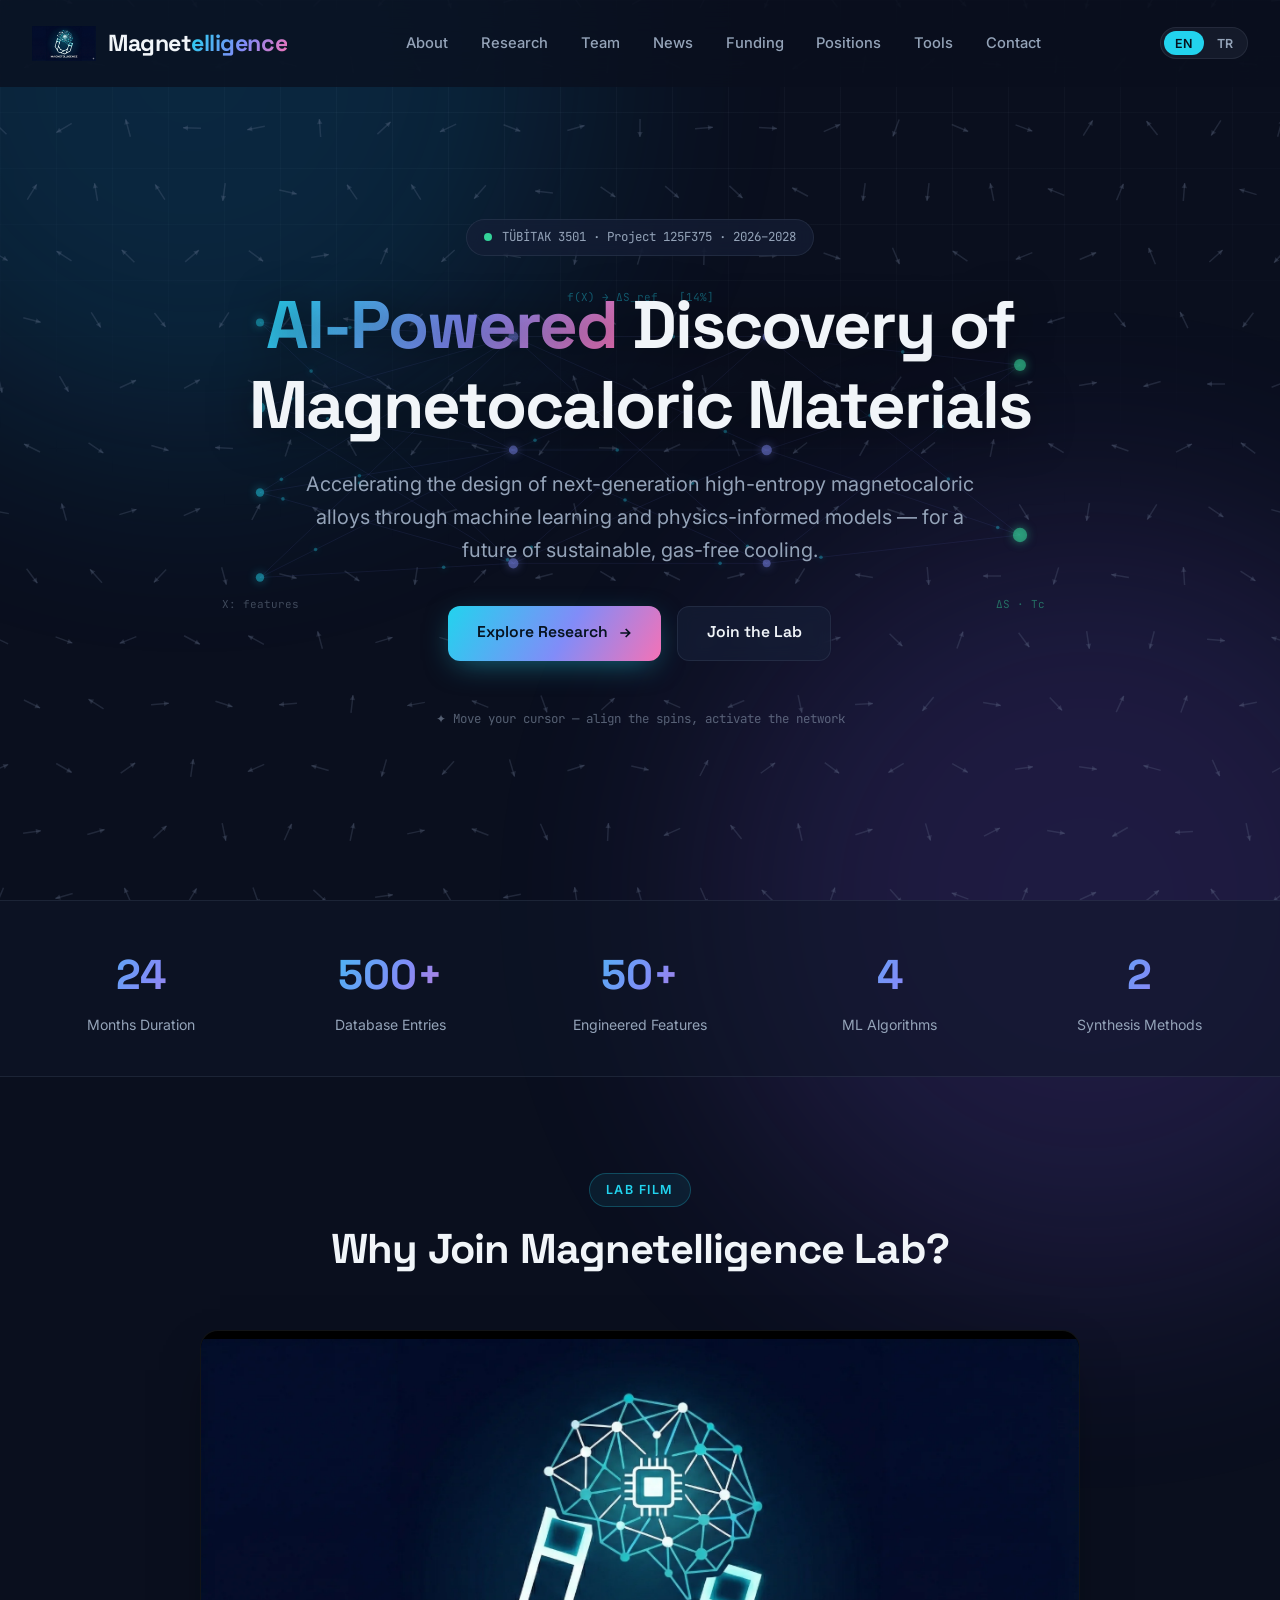
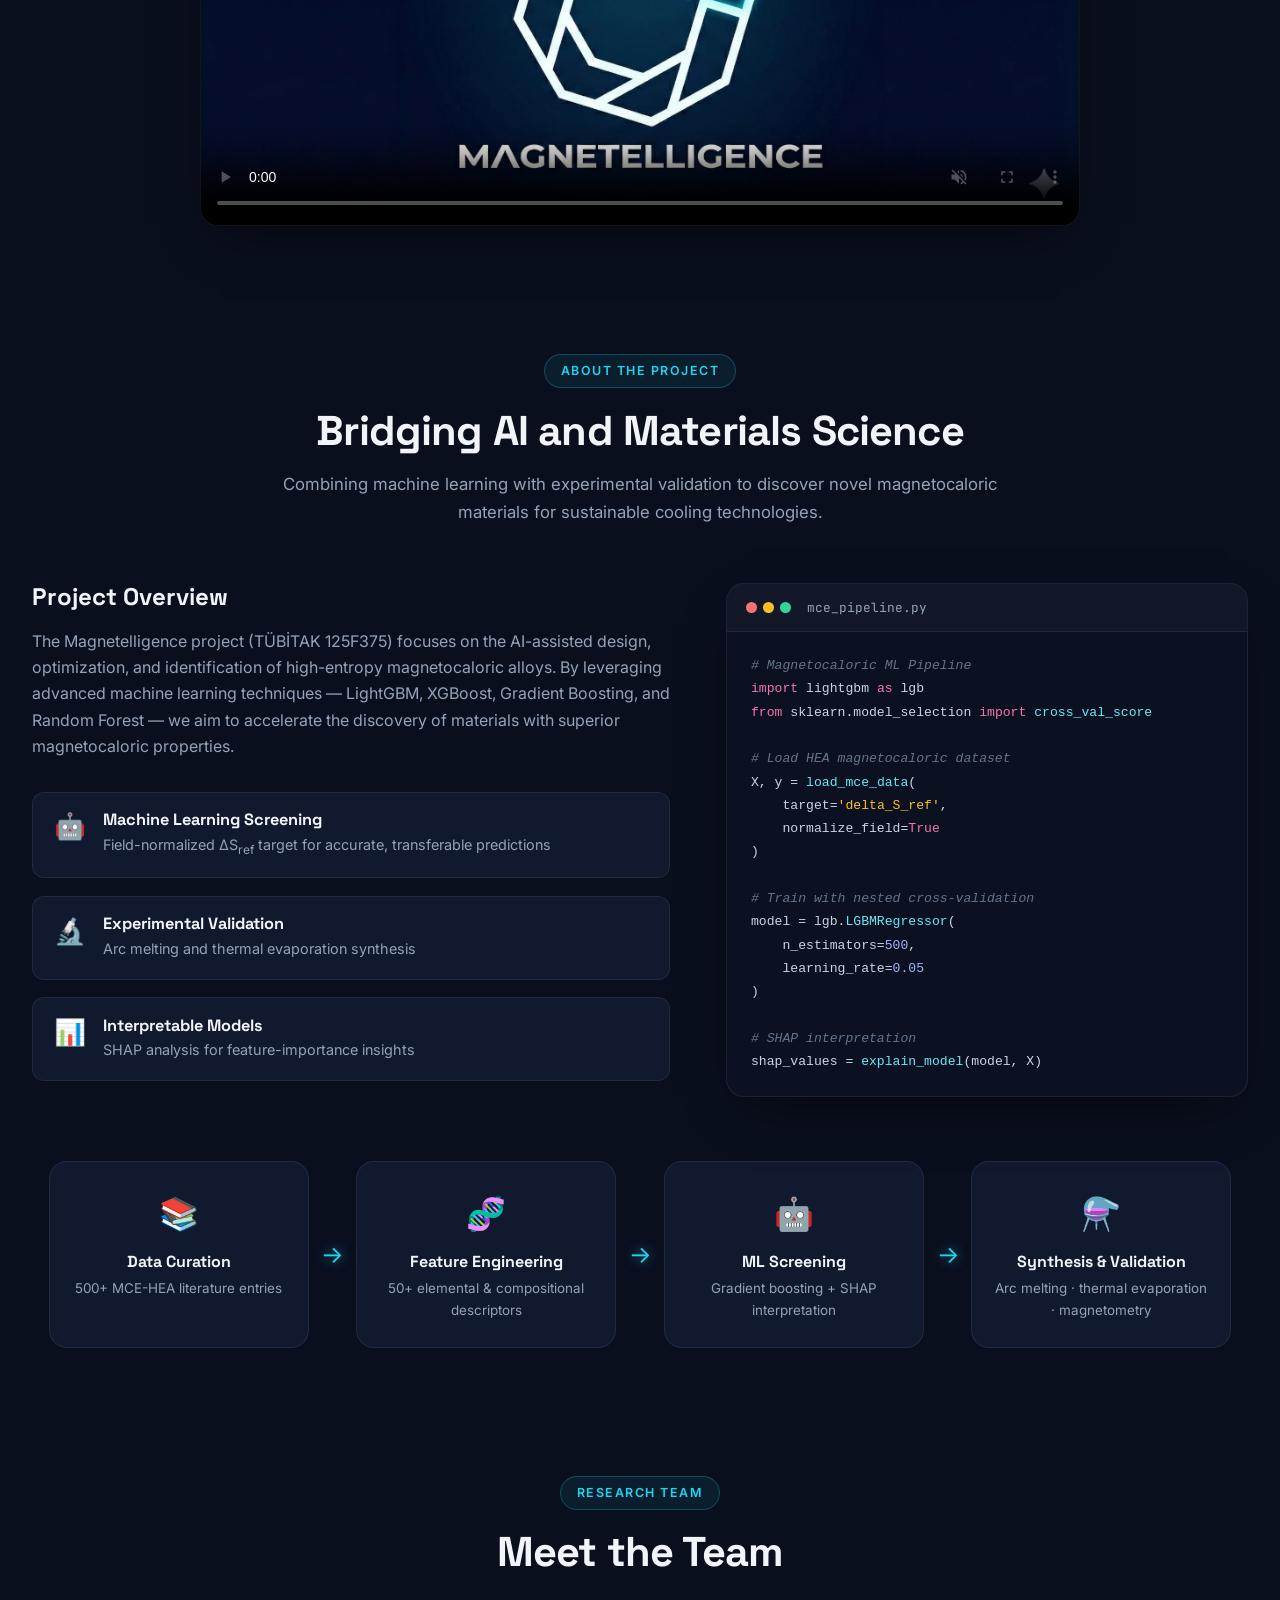
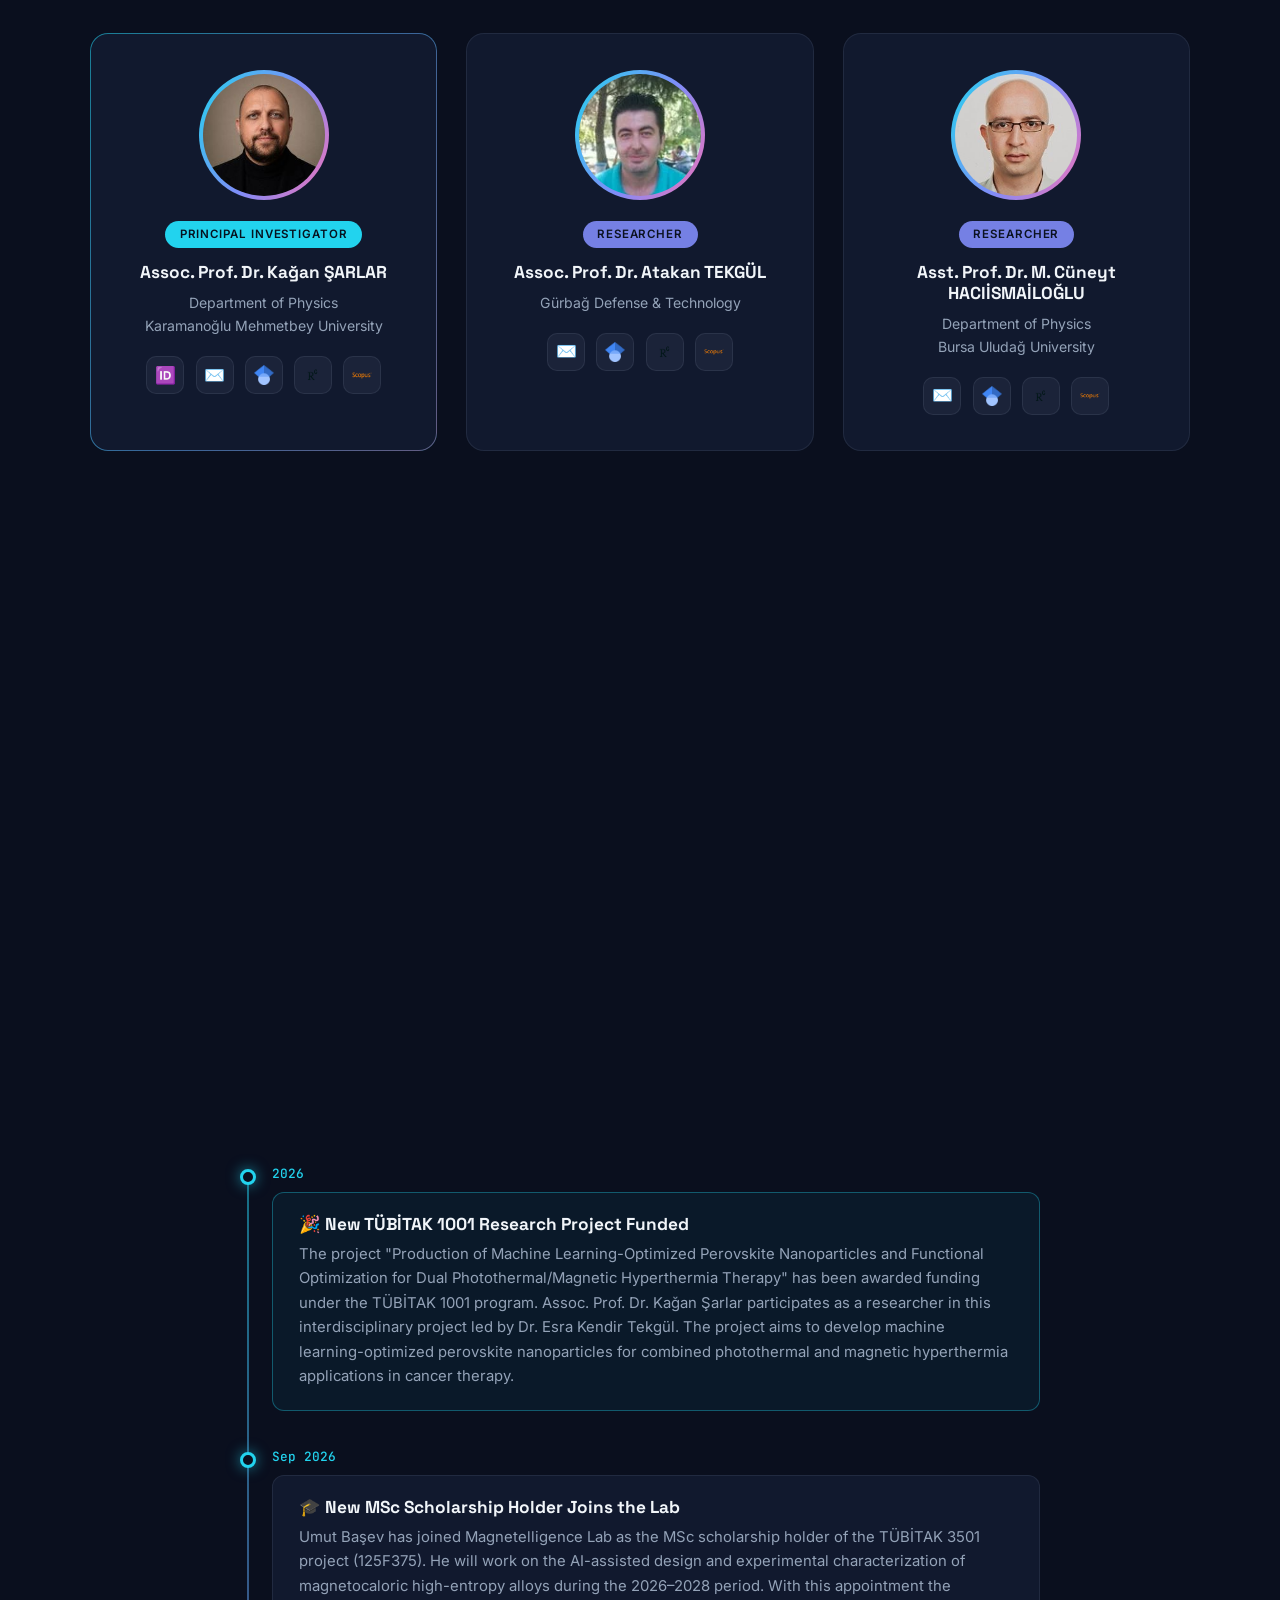
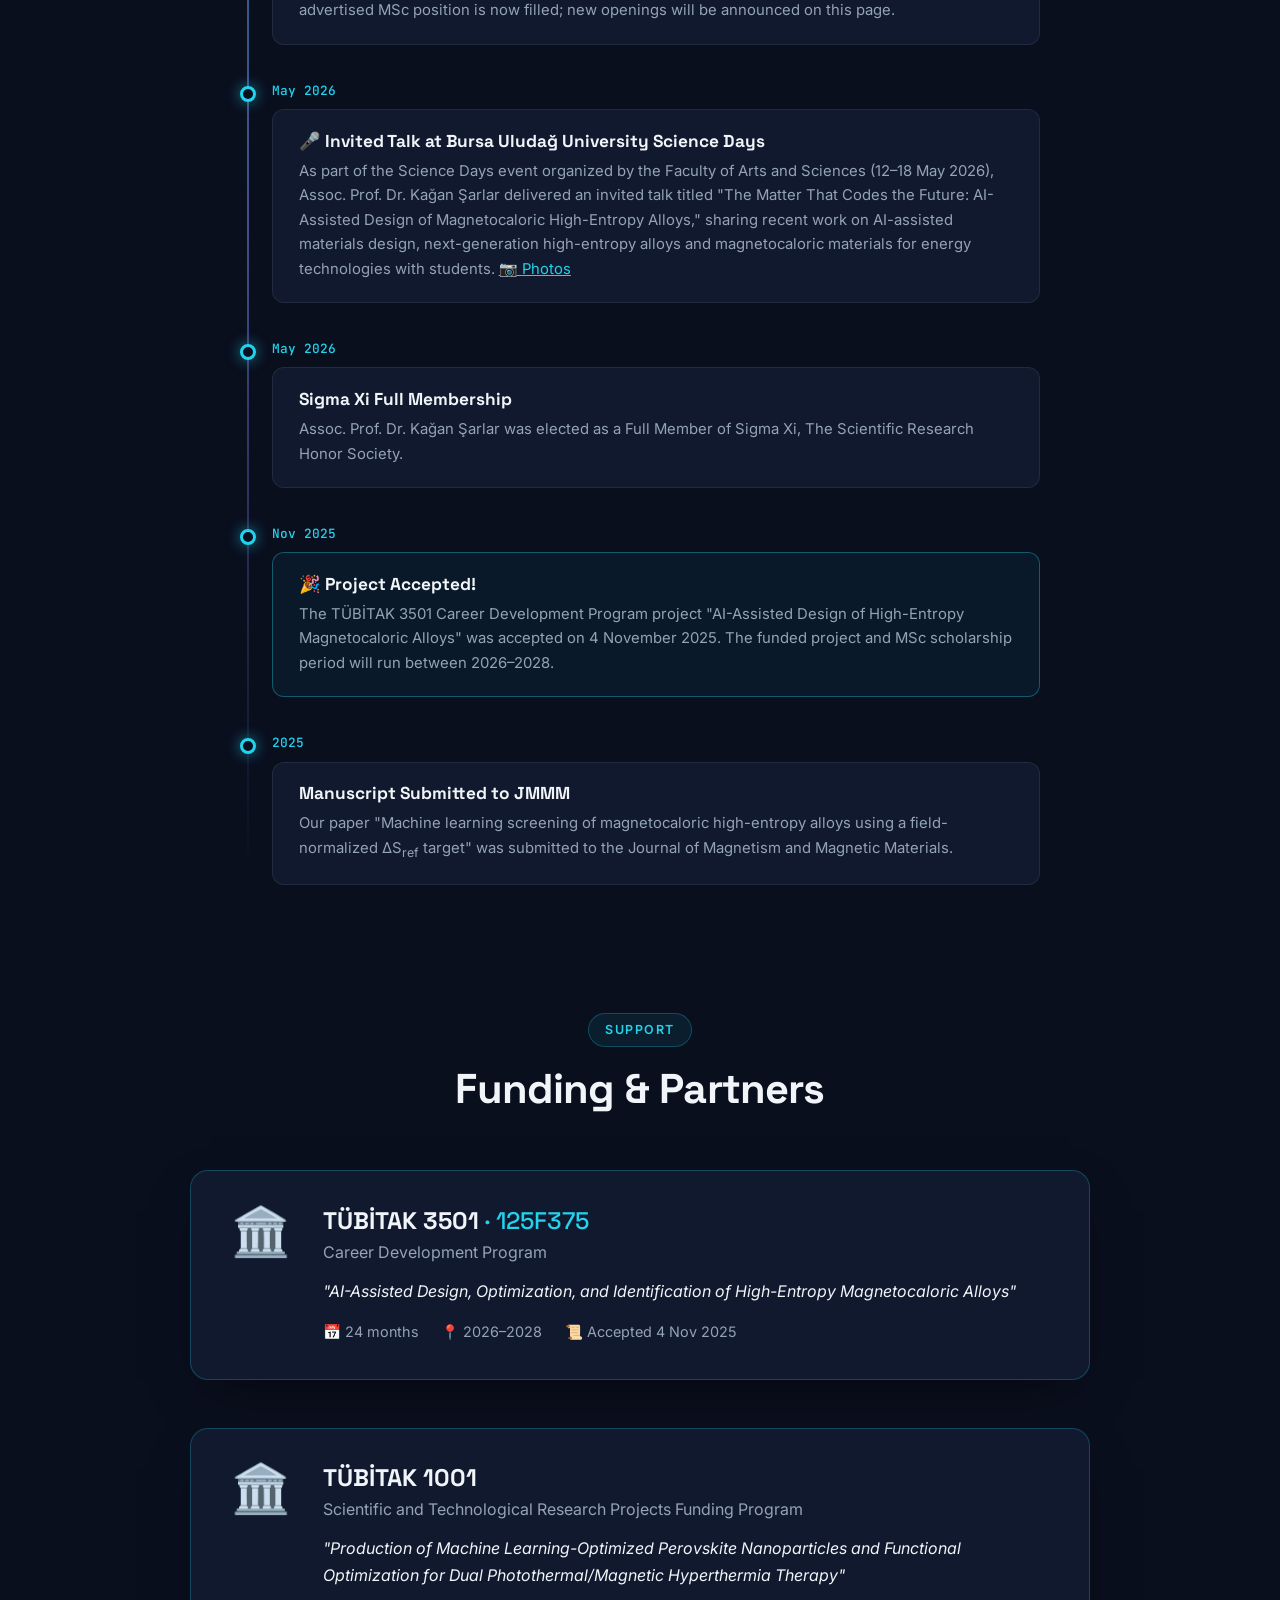
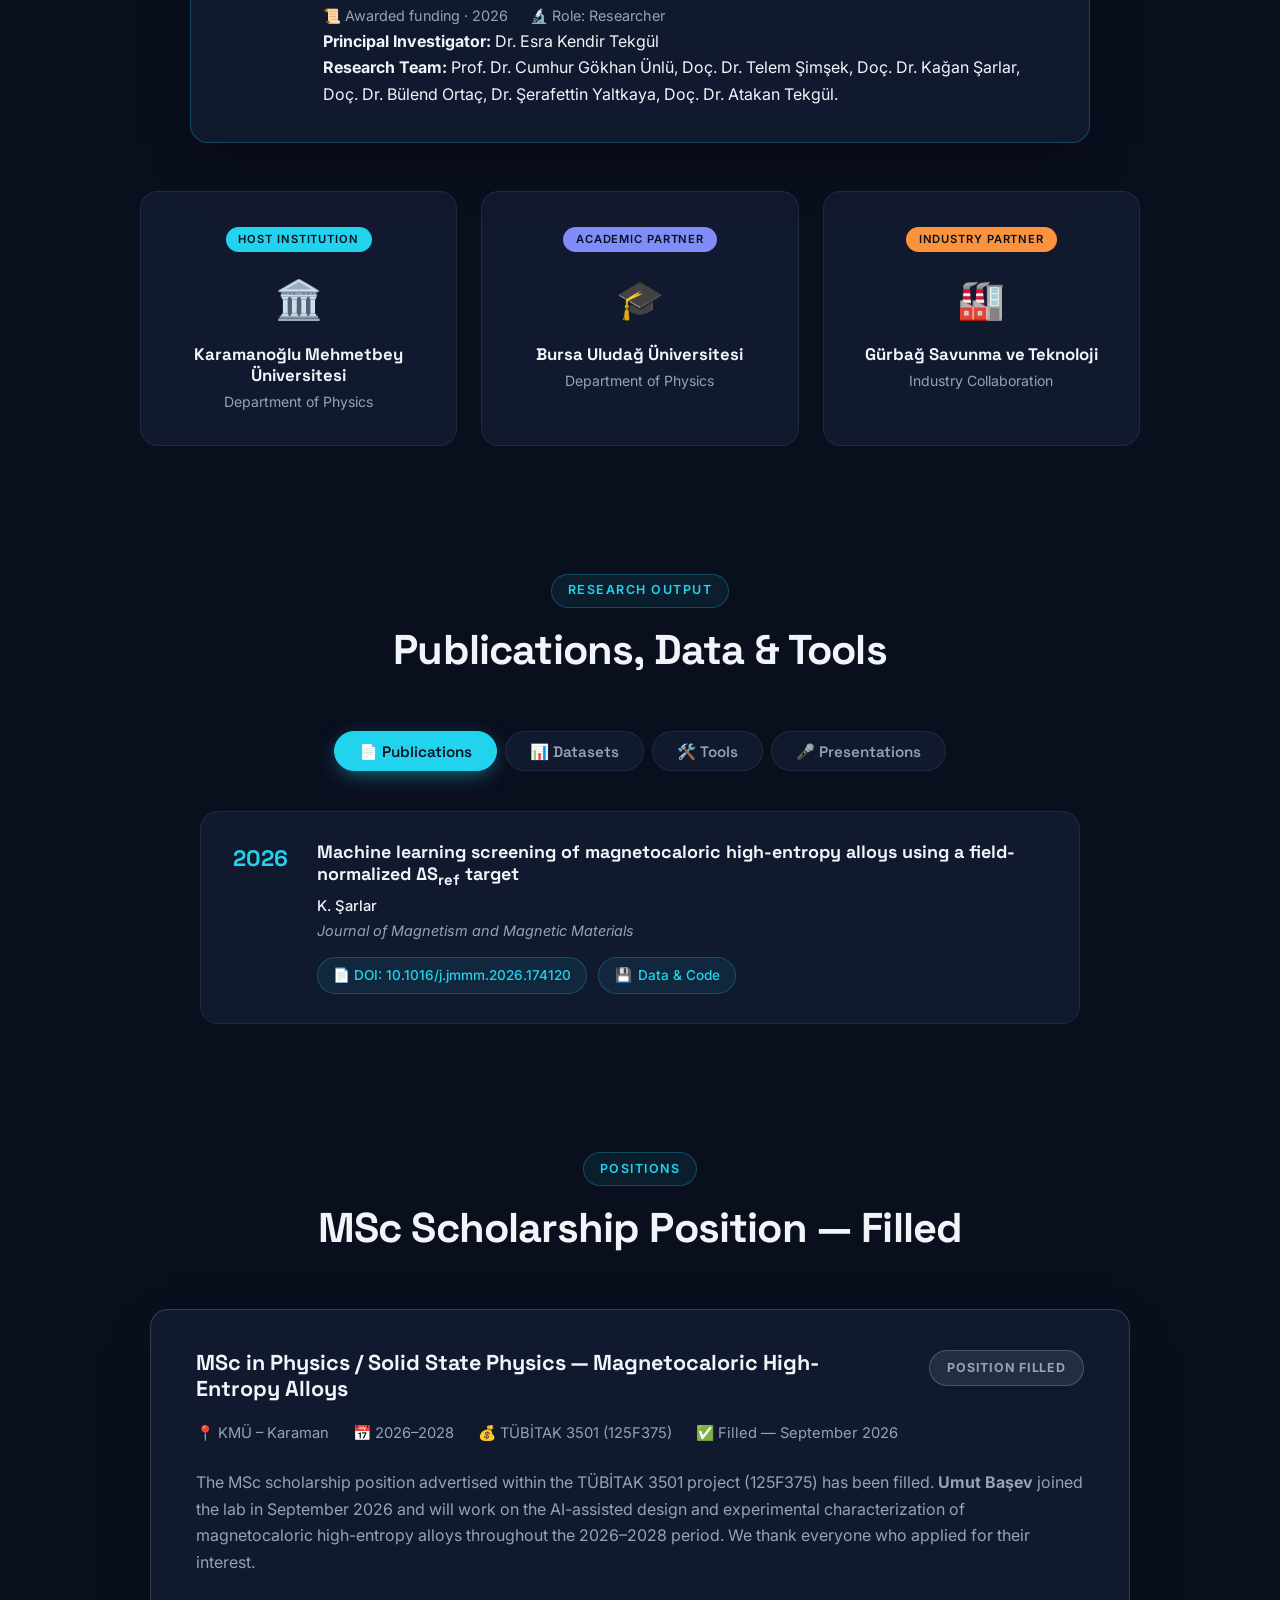
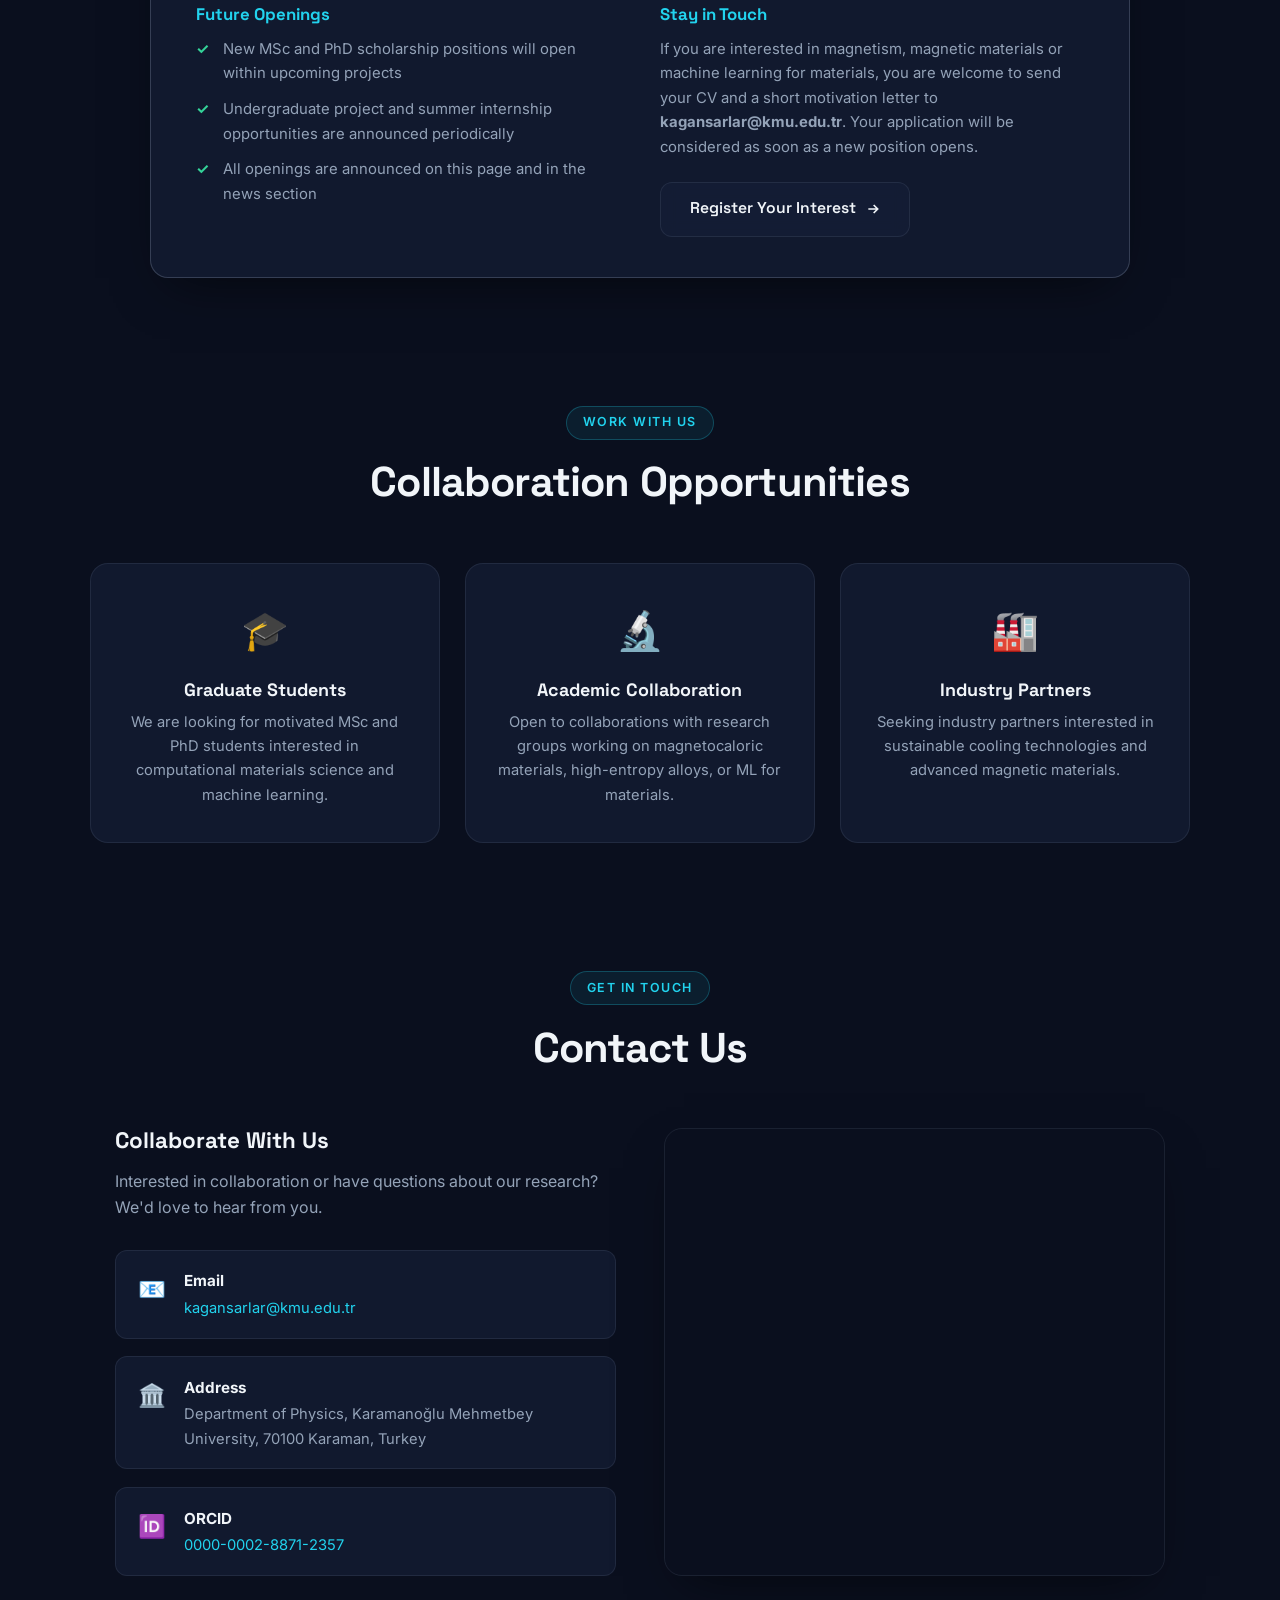
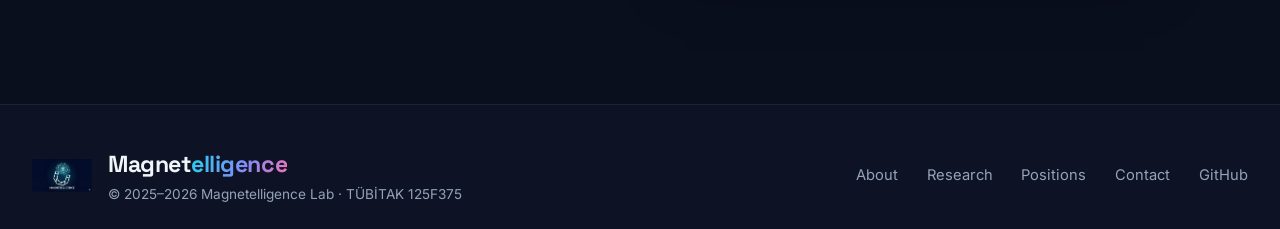
==== index.html @ c4be2469 "Add funded TÜBİTAK 1001 collaborative hyperthermia project in EN and TR" ====
<!DOCTYPE html>
<html lang="en">
<head>
    <meta charset="UTF-8">
    <meta name="viewport" content="width=device-width, initial-scale=1.0">
    <title>Magnetelligence Lab | AI-Driven Magnetocaloric Materials Discovery</title>
    <meta name="description" content="AI-Assisted Design of High-Entropy Magnetocaloric Alloys — TÜBİTAK 3501 Project 125F375. Machine learning meets sustainable magnetic cooling.">
    <meta name="author" content="Kağan Şarlar">

    <!-- Open Graph -->
    <meta property="og:type" content="website">
    <meta property="og:title" content="Magnetelligence Lab | AI-Driven Magnetocaloric Materials Discovery">
    <meta property="og:description" content="Accelerating the design of high-entropy magnetocaloric alloys with machine learning. TÜBİTAK 3501 — 125F375.">
    <meta property="og:url" content="https://kaansarlar.github.io/magnetelligence/">
    <meta property="og:image" content="assets/logo.png">
    <meta name="twitter:card" content="summary_large_image">

    <!-- Structured data -->
    <script type="application/ld+json">
    {
      "@context": "https://schema.org",
      "@type": "ResearchProject",
      "name": "Magnetelligence",
      "alternateName": "AI-Assisted Design of High-Entropy Magnetocaloric Alloys",
      "identifier": "TÜBİTAK 125F375",
      "funder": { "@type": "Organization", "name": "TÜBİTAK", "url": "https://www.tubitak.gov.tr" },
      "member": [
        { "@type": "Person", "name": "Kağan Şarlar", "affiliation": "Karamanoğlu Mehmetbey University" },
        { "@type": "Person", "name": "Atakan Tekgül", "affiliation": "Gürbağ Defense & Technology" },
        { "@type": "Person", "name": "M. Cüneyt Hacıismailoğlu", "affiliation": "Bursa Uludağ University" }
      ],
      "url": "https://kaansarlar.github.io/magnetelligence/"
    }
    </script>

    <!-- Fonts -->
    <link rel="preconnect" href="https://fonts.googleapis.com">
    <link rel="preconnect" href="https://fonts.gstatic.com" crossorigin>
    <link href="https://fonts.googleapis.com/css2?family=Space+Grotesk:wght@400;500;600;700&family=Inter:wght@300;400;500;600&family=JetBrains+Mono:wght@400;500&display=swap" rel="stylesheet">

    <link rel="icon" type="image/png" href="assets/logo.png">
    <link rel="stylesheet" href="css/style.css">
</head>
<body data-lang="en">
    <a href="#main" class="skip-link"><span class="lang-en">Skip to content</span><span class="lang-tr">İçeriğe geç</span></a>

    <!-- Scroll progress -->
    <div class="scroll-progress" aria-hidden="true"><div class="scroll-progress-bar" id="scrollBar"></div></div>

    <!-- Ambient background -->
    <div class="bg-grid" aria-hidden="true"></div>
    <div class="bg-glow bg-glow-1" aria-hidden="true"></div>
    <div class="bg-glow bg-glow-2" aria-hidden="true"></div>

    <!-- ============ NAV ============ -->
    <header>
        <nav id="nav" aria-label="Main navigation">
            <div class="nav-container">
                <a href="#hero" class="logo">
                    <img src="assets/logo.png" alt="Magnetelligence logo" class="logo-img" width="64" height="64">
                    <span class="logo-text">Magnet<span class="logo-accent">elligence</span></span>
                </a>

                <ul class="nav-links" id="navLinks">
                    <li><a href="#about" class="nav-link"><span class="lang-en">About</span><span class="lang-tr">Hakkında</span></a></li>
                    <li><a href="#research" class="nav-link"><span class="lang-en">Research</span><span class="lang-tr">Araştırma</span></a></li>
                    <li><a href="#team" class="nav-link"><span class="lang-en">Team</span><span class="lang-tr">Ekip</span></a></li>
                    <li><a href="#news" class="nav-link"><span class="lang-en">News</span><span class="lang-tr">Haberler</span></a></li>
                    <li><a href="#funding" class="nav-link"><span class="lang-en">Funding</span><span class="lang-tr">Finansman</span></a></li>
                    <li><a href="#open-position" class="nav-link"><span class="lang-en">Positions</span><span class="lang-tr">Pozisyonlar</span></a></li>
                    <li><a href="#contact" class="nav-link"><span class="lang-en">Contact</span><span class="lang-tr">İletişim</span></a></li>
                </ul>

                <div class="nav-actions">
                    <div class="lang-switch" role="group" aria-label="Language">
                        <button class="lang-btn active" data-lang="en" aria-pressed="true">EN</button>
                        <button class="lang-btn" data-lang="tr" aria-pressed="false">TR</button>
                    </div>
                    <button class="mobile-menu-btn" id="menuBtn" aria-label="Toggle menu" aria-expanded="false">
                        <span></span><span></span><span></span>
                    </button>
                </div>
            </div>
        </nav>
    </header>

    <main id="main">

    <!-- ============ HERO ============ -->
    <section class="hero" id="hero">
        <canvas id="spinCanvas" aria-hidden="true"></canvas>
        <div class="hero-content">
            <div class="hero-badge reveal">
                <span class="pulse-dot"></span>
                <span class="lang-en">TÜBİTAK 3501 · Project 125F375 · 2026–2028</span>
                <span class="lang-tr">TÜBİTAK 3501 · Proje 125F375 · 2026–2028</span>
            </div>
            <h1 class="reveal">
                <span class="lang-en"><span class="grad">AI-Powered</span> Discovery of Magnetocaloric Materials</span>
                <span class="lang-tr">Magnetokalorik Malzemelerin <span class="grad">Yapay Zekâ</span> ile Keşfi</span>
            </h1>
            <p class="hero-description reveal">
                <span class="lang-en">Accelerating the design of next-generation high-entropy magnetocaloric alloys through machine learning and physics-informed models — for a future of sustainable, gas-free cooling.</span>
                <span class="lang-tr">Makine öğrenimi ve fizik bilgisiyle desteklenen modellerle yeni nesil yüksek entropili magnetokalorik alaşımların tasarımını hızlandırıyoruz — sürdürülebilir, gazsız soğutma geleceği için.</span>
            </p>
            <div class="hero-buttons reveal">
                <a href="#about" class="btn btn-primary">
                    <span class="lang-en">Explore Research</span><span class="lang-tr">Araştırmayı İncele</span>
                    <svg width="16" height="16" viewBox="0 0 24 24" fill="none" stroke="currentColor" stroke-width="2.5"><path d="M5 12h14m-6-6 6 6-6 6"/></svg>
                </a>
                <a href="#open-position" class="btn btn-secondary">
                    <span class="lang-en">Join the Lab</span><span class="lang-tr">Ekibe Katıl</span>
                </a>
            </div>
            <p class="hero-hint reveal" aria-hidden="true">
                <span class="lang-en">✦ Move your cursor — align the spins, activate the network</span>
                <span class="lang-tr">✦ İmleci gezdirin — spinleri hizalayın, sinir ağını aktive edin</span>
            </p>
        </div>
    </section>

    <!-- ============ STATS ============ -->
    <div class="stats reveal" id="stats">
        <div class="stats-container">
            <div class="stat-item">
                <div class="stat-value" data-count="24">0</div>
                <div class="stat-label"><span class="lang-en">Months Duration</span><span class="lang-tr">Ay Süre</span></div>
            </div>
            <div class="stat-item">
                <div class="stat-value" data-count="500" data-suffix="+">0</div>
                <div class="stat-label"><span class="lang-en">Database Entries</span><span class="lang-tr">Veri Tabanı Kaydı</span></div>
            </div>
            <div class="stat-item">
                <div class="stat-value" data-count="50" data-suffix="+">0</div>
                <div class="stat-label"><span class="lang-en">Engineered Features</span><span class="lang-tr">Mühendislik Özelliği</span></div>
            </div>
            <div class="stat-item">
                <div class="stat-value" data-count="4">0</div>
                <div class="stat-label"><span class="lang-en">ML Algorithms</span><span class="lang-tr">ML Algoritması</span></div>
            </div>
            <div class="stat-item">
                <div class="stat-value" data-count="2">0</div>
                <div class="stat-label"><span class="lang-en">Synthesis Methods</span><span class="lang-tr">Üretim Yöntemi</span></div>
            </div>
        </div>
    </div>

    <!-- ============ LAB FILM ============ -->
    <section id="lab-film">
        <div class="section-header reveal">
            <span class="section-tag"><span class="lang-en">Lab Film</span><span class="lang-tr">Laboratuvar Filmi</span></span>
            <h2 class="section-title"><span class="lang-en">Why Join Magnetelligence Lab?</span><span class="lang-tr">Neden Magnetelligence Lab?</span></h2>
        </div>
        <div class="film-wrapper reveal">
            <video id="introFilm" muted playsinline preload="metadata" controls poster="assets/logo.png">
                <source src="https://kaansarlar.github.io/magnetelligence/Magnetelligence_alt_yaz%C4%B1l%C4%B1_1.mp4" type="video/mp4">
            </video>
        </div>
    </section>

    <!-- ============ ABOUT ============ -->
    <section id="about">
        <div class="section-header reveal">
            <span class="section-tag"><span class="lang-en">About the Project</span><span class="lang-tr">Proje Hakkında</span></span>
            <h2 class="section-title"><span class="lang-en">Bridging AI and Materials Science</span><span class="lang-tr">Yapay Zekâ ve Malzeme Bilimini Birleştiriyoruz</span></h2>
            <p class="section-description">
                <span class="lang-en">Combining machine learning with experimental validation to discover novel magnetocaloric materials for sustainable cooling technologies.</span>
                <span class="lang-tr">Sürdürülebilir soğutma teknolojileri için yeni magnetokalorik malzemeleri keşfetmek amacıyla makine öğrenimini deneysel doğrulamayla birleştiriyoruz.</span>
            </p>
        </div>

        <div class="about-content">
            <div class="about-text reveal">
                <h3><span class="lang-en">Project Overview</span><span class="lang-tr">Projeye Genel Bakış</span></h3>
                <p class="lang-en">
                    The Magnetelligence project (TÜBİTAK 125F375) focuses on the AI-assisted design, optimization, and identification of high-entropy magnetocaloric alloys. By leveraging advanced machine learning techniques — LightGBM, XGBoost, Gradient Boosting, and Random Forest — we aim to accelerate the discovery of materials with superior magnetocaloric properties.
                </p>
                <p class="lang-tr">
                    Magnetelligence projesi (TÜBİTAK 125F375), yüksek entropili magnetokalorik alaşımların yapay zekâ destekli tasarımı, optimizasyonu ve belirlenmesine odaklanmaktadır. LightGBM, XGBoost, Gradient Boosting ve Random Forest gibi ileri makine öğrenimi tekniklerinden yararlanarak üstün magnetokalorik özelliklere sahip malzemelerin keşfini hızlandırmayı hedefliyoruz.
                </p>

                <div class="about-features">
                    <div class="feature-item">
                        <div class="feature-icon">🤖</div>
                        <div class="feature-text">
                            <h4><span class="lang-en">Machine Learning Screening</span><span class="lang-tr">Makine Öğrenimi Taraması</span></h4>
                            <p><span class="lang-en">Field-normalized ΔS<sub>ref</sub> target for accurate, transferable predictions</span><span class="lang-tr">Doğru ve aktarılabilir tahminler için alan-normalize ΔS<sub>ref</sub> hedefi</span></p>
                        </div>
                    </div>
                    <div class="feature-item">
                        <div class="feature-icon">🔬</div>
                        <div class="feature-text">
                            <h4><span class="lang-en">Experimental Validation</span><span class="lang-tr">Deneysel Doğrulama</span></h4>
                            <p><span class="lang-en">Arc melting and thermal evaporation synthesis</span><span class="lang-tr">Ark ergitme ve termal buharlaştırma sentezi</span></p>
                        </div>
                    </div>
                    <div class="feature-item">
                        <div class="feature-icon">📊</div>
                        <div class="feature-text">
                            <h4><span class="lang-en">Interpretable Models</span><span class="lang-tr">Yorumlanabilir Modeller</span></h4>
                            <p><span class="lang-en">SHAP analysis for feature-importance insights</span><span class="lang-tr">Özellik önem analizi için SHAP</span></p>
                        </div>
                    </div>
                </div>
            </div>

            <div class="about-visual reveal">
                <div class="code-card">
                    <div class="code-card-header">
                        <div class="code-dots"><span></span><span></span><span></span></div>
                        <span class="code-filename">mce_pipeline.py</span>
                    </div>
                    <pre class="code-block"><code><span class="c"># Magnetocaloric ML Pipeline</span>
<span class="k">import</span> lightgbm <span class="k">as</span> lgb
<span class="k">from</span> sklearn.model_selection <span class="k">import</span> <span class="f">cross_val_score</span>

<span class="c"># Load HEA magnetocaloric dataset</span>
X, y = <span class="f">load_mce_data</span>(
    target=<span class="s">'delta_S_ref'</span>,
    normalize_field=<span class="k">True</span>
)

<span class="c"># Train with nested cross-validation</span>
model = lgb.<span class="f">LGBMRegressor</span>(
    n_estimators=<span class="n">500</span>,
    learning_rate=<span class="n">0.05</span>
)

<span class="c"># SHAP interpretation</span>
shap_values = <span class="f">explain_model</span>(model, X)</code></pre>
                </div>
            </div>
        </div>

        <!-- Pipeline diagram -->
        <div class="pipeline reveal" aria-label="Research pipeline">
            <div class="pipeline-step">
                <div class="pipeline-icon">📚</div>
                <h4><span class="lang-en">Data Curation</span><span class="lang-tr">Veri Derleme</span></h4>
                <p><span class="lang-en">500+ MCE-HEA literature entries</span><span class="lang-tr">500+ MCE-HEA literatür kaydı</span></p>
            </div>
            <div class="pipeline-arrow" aria-hidden="true">→</div>
            <div class="pipeline-step">
                <div class="pipeline-icon">🧬</div>
                <h4><span class="lang-en">Feature Engineering</span><span class="lang-tr">Özellik Mühendisliği</span></h4>
                <p><span class="lang-en">50+ elemental &amp; compositional descriptors</span><span class="lang-tr">50+ elementel ve kompozisyonel betimleyici</span></p>
            </div>
            <div class="pipeline-arrow" aria-hidden="true">→</div>
            <div class="pipeline-step">
                <div class="pipeline-icon">🤖</div>
                <h4><span class="lang-en">ML Screening</span><span class="lang-tr">ML Taraması</span></h4>
                <p><span class="lang-en">Gradient boosting + SHAP interpretation</span><span class="lang-tr">Gradient boosting + SHAP yorumu</span></p>
            </div>
            <div class="pipeline-arrow" aria-hidden="true">→</div>
            <div class="pipeline-step">
                <div class="pipeline-icon">⚗️</div>
                <h4><span class="lang-en">Synthesis &amp; Validation</span><span class="lang-tr">Sentez ve Doğrulama</span></h4>
                <p><span class="lang-en">Arc melting · thermal evaporation · magnetometry</span><span class="lang-tr">Ark ergitme · termal buharlaştırma · manyetometri</span></p>
            </div>
        </div>
    </section>

    <!-- ============ TEAM ============ -->
    <section id="team">
        <div class="section-header reveal">
            <span class="section-tag"><span class="lang-en">Research Team</span><span class="lang-tr">Araştırma Ekibi</span></span>
            <h2 class="section-title"><span class="lang-en">Meet the Team</span><span class="lang-tr">Ekibimiz</span></h2>
        </div>

        <div class="team-grid">
            <article class="team-card team-card-pi reveal">
                <div class="team-photo-wrap"><img src="assets/kagan.jpg" alt="Kağan Şarlar" class="team-photo" loading="lazy"></div>
                <span class="team-role-badge"><span class="lang-en">Principal Investigator</span><span class="lang-tr">Proje Yürütücüsü</span></span>
                <h3 class="team-name"><span class="lang-en">Assoc. Prof. Dr. Kağan ŞARLAR</span><span class="lang-tr">Doç. Dr. Kağan ŞARLAR</span></h3>
                <p class="team-affiliation"><span class="lang-en">Department of Physics<br>Karamanoğlu Mehmetbey University</span><span class="lang-tr">Fizik Bölümü<br>Karamanoğlu Mehmetbey Üniversitesi</span></p>
                <div class="team-links">
                    <a href="https://orcid.org/0000-0002-8871-2357" target="_blank" rel="noopener" class="team-link" title="ORCID">🆔</a>
                    <a href="mailto:kagansarlar@kmu.edu.tr" class="team-link" title="Email">✉️</a>
                    <a href="https://scholar.google.com/scholar?hl=tr&as_sdt=0%2C5&q=ka%C4%9Fan+%C5%9Farlar" target="_blank" rel="noopener" class="team-link" title="Google Scholar"><img src="assets/scholar.png.png" alt="Google Scholar" class="icon-img" loading="lazy"></a>
                    <a href="https://www.researchgate.net/profile/Kagan-Sarlar" target="_blank" rel="noopener" class="team-link" title="ResearchGate"><img src="assets/researchgate.png.png" alt="ResearchGate" class="icon-img" loading="lazy"></a>
                    <a href="https://www.scopus.com/authid/detail.uri?authorId=55550817200" target="_blank" rel="noopener" class="team-link" title="Scopus"><img src="assets/scopus.png.png" alt="Scopus" class="icon-img" loading="lazy"></a>
                </div>
            </article>

            <article class="team-card reveal">
                <div class="team-photo-wrap"><img src="assets/atakan.png" alt="Atakan Tekgül" class="team-photo" loading="lazy"></div>
                <span class="team-role-badge badge-alt"><span class="lang-en">Researcher</span><span class="lang-tr">Araştırmacı</span></span>
                <h3 class="team-name"><span class="lang-en">Assoc. Prof. Dr. Atakan TEKGÜL</span><span class="lang-tr">Doç. Dr. Atakan TEKGÜL</span></h3>
                <p class="team-affiliation"><span class="lang-en">Gürbağ Defense &amp; Technology</span><span class="lang-tr">Gürbağ Savunma ve Teknoloji</span></p>
                <div class="team-links">
                    <a href="mailto:atakantekgul@gmail.com" class="team-link" title="Email">✉️</a>
                    <a href="https://scholar.google.com/scholar?hl=tr&as_sdt=0%2C5&q=atakan+tekg%C3%BCl" target="_blank" rel="noopener" class="team-link" title="Google Scholar"><img src="assets/scholar.png.png" alt="Google Scholar" class="icon-img" loading="lazy"></a>
                    <a href="https://www.researchgate.net/profile/Atakan-Tekguel" target="_blank" rel="noopener" class="team-link" title="ResearchGate"><img src="assets/researchgate.png.png" alt="ResearchGate" class="icon-img" loading="lazy"></a>
                    <a href="https://www.scopus.com/authid/detail.uri?authorId=37462175100" target="_blank" rel="noopener" class="team-link" title="Scopus"><img src="assets/scopus.png.png" alt="Scopus" class="icon-img" loading="lazy"></a>
                </div>
            </article>

            <article class="team-card reveal">
                <div class="team-photo-wrap"><img src="assets/cuneyt.jpg" alt="M. Cüneyt Hacıismailoğlu" class="team-photo" loading="lazy"></div>
                <span class="team-role-badge badge-alt"><span class="lang-en">Researcher</span><span class="lang-tr">Araştırmacı</span></span>
                <h3 class="team-name"><span class="lang-en">Asst. Prof. Dr. M. Cüneyt HACIİSMAİLOĞLU</span><span class="lang-tr">Dr. Öğr. Üyesi M. Cüneyt HACIİSMAİLOĞLU</span></h3>
                <p class="team-affiliation"><span class="lang-en">Department of Physics<br>Bursa Uludağ University</span><span class="lang-tr">Fizik Bölümü<br>Bursa Uludağ Üniversitesi</span></p>
                <div class="team-links">
                    <a href="mailto:mcuneyt@uludag.edu.tr" class="team-link" title="Email">✉️</a>
                    <a href="https://scholar.google.com/scholar?hl=tr&as_sdt=0%2C5&q=c%C3%BCneyt+hac%C4%B1ismailo%C4%9Flu" target="_blank" rel="noopener" class="team-link" title="Google Scholar"><img src="assets/scholar.png.png" alt="Google Scholar" class="icon-img" loading="lazy"></a>
                    <a href="https://www.researchgate.net/profile/M-Haciismailoglu" target="_blank" rel="noopener" class="team-link" title="ResearchGate"><img src="assets/researchgate.png.png" alt="ResearchGate" class="icon-img" loading="lazy"></a>
                    <a href="https://www.scopus.com/authid/detail.uri?authorId=8975743500" target="_blank" rel="noopener" class="team-link" title="Scopus"><img src="assets/scopus.png.png" alt="Scopus" class="icon-img" loading="lazy"></a>
                </div>
            </article>

            <article class="team-card reveal">
                <div class="team-photo-wrap"><img src="assets/umut.jpg" alt="Umut Başev" class="team-photo" loading="lazy"></div>
                <span class="team-role-badge badge-student"><span class="lang-en">MSc Scholarship Holder</span><span class="lang-tr">Yüksek Lisans Bursiyeri</span></span>
                <h3 class="team-name">Umut BAŞEV</h3>
                <p class="team-affiliation"><span class="lang-en">MSc Student, Department of Physics<br>Karamanoğlu Mehmetbey University</span><span class="lang-tr">Yüksek Lisans Öğrencisi, Fizik Bölümü<br>Karamanoğlu Mehmetbey Üniversitesi</span></p>
                <div class="team-links">
                    <a href="mailto:1548umut@gmail.com" class="team-link" title="Email">✉️</a>
                </div>
            </article>
        </div>
    </section>

    <!-- ============ NEWS ============ -->
    <section id="news">
        <div class="section-header reveal">
            <span class="section-tag"><span class="lang-en">Latest Updates</span><span class="lang-tr">Son Gelişmeler</span></span>
            <h2 class="section-title"><span class="lang-en">News</span><span class="lang-tr">Haberler</span></h2>
        </div>

        <div class="timeline">
            <div class="timeline-item reveal">
                <div class="timeline-marker"></div>
                <div class="timeline-date">2026</div>
                <div class="timeline-card timeline-card-featured">
                    <h4>🎉 <span class="lang-en">New TÜBİTAK 1001 Research Project Funded</span><span class="lang-tr">Yeni TÜBİTAK 1001 Araştırma Projesi Desteklendi</span></h4>
                    <p><span class="lang-en">The project "Production of Machine Learning-Optimized Perovskite Nanoparticles and Functional Optimization for Dual Photothermal/Magnetic Hyperthermia Therapy" has been awarded funding under the TÜBİTAK 1001 program. Assoc. Prof. Dr. Kağan Şarlar participates as a researcher in this interdisciplinary project led by Dr. Esra Kendir Tekgül. The project aims to develop machine learning-optimized perovskite nanoparticles for combined photothermal and magnetic hyperthermia applications in cancer therapy.</span><span class="lang-tr">"Makine Öğrenmesi ile Optimize Edilmiş Perovskit Nanoparçacıkların Üretimi ve Çift Kullanımlı Fototermal/Manyetik Hipertermi Terapisi için Fonksiyonel Optimizasyonu" başlıklı proje, TÜBİTAK 1001 programı kapsamında desteklenmeye hak kazanmıştır. Dr. Esra Kendir Tekgül yürütücülüğündeki disiplinler arası projede Doç. Dr. Kağan Şarlar araştırmacı olarak görev almaktadır. Proje, kanser tedavisine yönelik fototermal ve manyetik hipertermi uygulamaları için makine öğrenmesiyle optimize edilmiş perovskit nanoparçacıkların geliştirilmesini amaçlamaktadır.</span></p>
                </div>
            </div>
            <div class="timeline-item reveal">
                <div class="timeline-marker"></div>
                <div class="timeline-date"><span class="lang-en">Sep 2026</span><span class="lang-tr">Eylül 2026</span></div>
                <div class="timeline-card">
                    <h4>🎓 <span class="lang-en">New MSc Scholarship Holder Joins the Lab</span><span class="lang-tr">Ekibimize Yeni Yüksek Lisans Bursiyeri Katıldı</span></h4>
                    <p><span class="lang-en">Umut Başev has joined Magnetelligence Lab as the MSc scholarship holder of the TÜBİTAK 3501 project (125F375). He will work on the AI-assisted design and experimental characterization of magnetocaloric high-entropy alloys during the 2026–2028 period. With this appointment the advertised MSc position is now filled; new openings will be announced on this page.</span><span class="lang-tr">Umut Başev, TÜBİTAK 3501 projesi (125F375) kapsamındaki yüksek lisans bursiyeri olarak Magnetelligence Lab ekibine katıldı. 2026–2028 döneminde magnetokalorik yüksek entropili alaşımların yapay zekâ destekli tasarımı ve deneysel karakterizasyonu üzerine çalışacak. Bu atamayla birlikte ilan edilen yüksek lisans pozisyonu dolmuş olup, yeni pozisyonlar bu sayfadan duyurulacaktır.</span></p>
                </div>
            </div>
            <div class="timeline-item reveal">
                <div class="timeline-marker"></div>
                <div class="timeline-date"><span class="lang-en">May 2026</span><span class="lang-tr">Mayıs 2026</span></div>
                <div class="timeline-card">
                    <h4>🎤 <span class="lang-en">Invited Talk at Bursa Uludağ University Science Days</span><span class="lang-tr">Bursa Uludağ Üniversitesi Bilim Günleri'nde Davetli Konuşma</span></h4>
                    <p><span class="lang-en">As part of the Science Days event organized by the Faculty of Arts and Sciences (12–18 May 2026), Assoc. Prof. Dr. Kağan Şarlar delivered an invited talk titled "The Matter That Codes the Future: AI-Assisted Design of Magnetocaloric High-Entropy Alloys," sharing recent work on AI-assisted materials design, next-generation high-entropy alloys and magnetocaloric materials for energy technologies with students. <a href="assets/presentations/bursa2026_talk.jpg" target="_blank" rel="noopener">📷 <span style="text-decoration:underline">Photos</span></a></span><span class="lang-tr">Fen-Edebiyat Fakültesi Dekanlığı'nın 12–18 Mayıs 2026 tarihleri arasında düzenlediği Bilim Günleri Etkinliği kapsamında Doç. Dr. Kağan Şarlar, "Geleceği Kodlayan Madde: Yapay Zekâ Destekli Magnetokalorik Yüksek Entropili Alaşım Tasarımı" başlıklı davetli konuşmasında yapay zekâ destekli malzeme tasarımı, yeni nesil yüksek entropili alaşımlar ve enerji teknolojilerinde kullanılan magnetokalorik malzemeler üzerine güncel çalışmalarını öğrencilerle paylaştı. <a href="assets/presentations/bursa2026_talk.jpg" target="_blank" rel="noopener">📷 <span style="text-decoration:underline">Fotoğraflar</span></a></span></p>
                </div>
            </div>

            <div class="timeline-item reveal">
                <div class="timeline-marker"></div>
                <div class="timeline-date"><span class="lang-en">May 2026</span><span class="lang-tr">Mayıs 2026</span></div>
                <div class="timeline-card">
                    <h4><span class="lang-en">Sigma Xi Full Membership</span><span class="lang-tr">Sigma Xi Tam Üyeliği</span></h4>
                    <p><span class="lang-en">Assoc. Prof. Dr. Kağan Şarlar was elected as a Full Member of Sigma Xi, The Scientific Research Honor Society.</span><span class="lang-tr">Doç. Dr. Kağan Şarlar, Sigma Xi (The Scientific Research Honor Society) tam üyeliğine kabul edilmiştir.</span></p>
                </div>
            </div>

            <div class="timeline-item reveal">
                <div class="timeline-marker"></div>
                <div class="timeline-date"><span class="lang-en">Nov 2025</span><span class="lang-tr">Kasım 2025</span></div>
                <div class="timeline-card timeline-card-featured">
                    <h4>🎉 <span class="lang-en">Project Accepted!</span><span class="lang-tr">Proje Kabul Edildi!</span></h4>
                    <p><span class="lang-en">The TÜBİTAK 3501 Career Development Program project "AI-Assisted Design of High-Entropy Magnetocaloric Alloys" was accepted on 4 November 2025. The funded project and MSc scholarship period will run between 2026–2028.</span><span class="lang-tr">TÜBİTAK 3501 Kariyer Geliştirme Programı kapsamındaki "Yapay Zekâ Destekli Yüksek Entropili Magnetokalorik Alaşımların Tasarımı" projesi 4 Kasım 2025 tarihinde kabul edilmiştir. Proje ve yüksek lisans burs dönemi 2026–2028 yılları arasında yürütülecektir.</span></p>
                </div>
            </div>

            <div class="timeline-item reveal">
                <div class="timeline-marker"></div>
                <div class="timeline-date">2025</div>
                <div class="timeline-card">
                    <h4><span class="lang-en">Manuscript Submitted to JMMM</span><span class="lang-tr">JMMM'e Makale Gönderildi</span></h4>
                    <p><span class="lang-en">Our paper "Machine learning screening of magnetocaloric high-entropy alloys using a field-normalized ΔS<sub>ref</sub> target" was submitted to the Journal of Magnetism and Magnetic Materials.</span><span class="lang-tr">"Alan-normalize ΔS<sub>ref</sub> hedefi kullanılarak magnetokalorik yüksek entropili alaşımların makine öğrenimi ile taranması" başlıklı makalemiz Journal of Magnetism and Magnetic Materials dergisine gönderildi.</span></p>
                </div>
            </div>
        </div>
    </section>

    <!-- ============ FUNDING ============ -->
    <section id="funding">
        <div class="section-header reveal">
            <span class="section-tag"><span class="lang-en">Support</span><span class="lang-tr">Destek</span></span>
            <h2 class="section-title"><span class="lang-en">Funding &amp; Partners</span><span class="lang-tr">Finansman ve Ortaklar</span></h2>
        </div>

        <div class="funding-card reveal">
            <div class="funding-logo">🏛️</div>
            <div class="funding-info">
                <h3>TÜBİTAK 3501 <span class="funding-no">· 125F375</span></h3>
                <p class="funding-program"><span class="lang-en">Career Development Program</span><span class="lang-tr">Kariyer Geliştirme Programı</span></p>
                <p class="funding-title">
                    <span class="lang-en">"AI-Assisted Design, Optimization, and Identification of High-Entropy Magnetocaloric Alloys"</span>
                    <span class="lang-tr">"Yapay Zekâ Destekli Yüksek Entropili Magnetokalorik Alaşımların Tasarımı, Optimizasyonu ve Potansiyel Kompozisyonların Belirlenmesi"</span>
                </p>
                <div class="funding-meta">
                    <span>📅 24 <span class="lang-en">months</span><span class="lang-tr">ay</span></span>
                    <span>📍 2026–2028</span>
                    <span>📜 <span class="lang-en">Accepted 4 Nov 2025</span><span class="lang-tr">Kabul: 4 Kasım 2025</span></span>
                </div>
            </div>
        </div>

        <div class="funding-card reveal" style="margin-top: 1.25rem;">
            <div class="funding-logo">🏛️</div>
            <div class="funding-info">
                <h3>TÜBİTAK 1001</h3>
                <p class="funding-program"><span class="lang-en">Scientific and Technological Research Projects Funding Program</span><span class="lang-tr">Bilimsel ve Teknolojik Araştırma Projelerini Destekleme Programı</span></p>
                <p class="funding-title"><span class="lang-en">"Production of Machine Learning-Optimized Perovskite Nanoparticles and Functional Optimization for Dual Photothermal/Magnetic Hyperthermia Therapy"</span><span class="lang-tr">"Makine Öğrenmesi ile Optimize Edilmiş Perovskit Nanoparçacıkların Üretimi ve Çift Kullanımlı Fototermal/Manyetik Hipertermi Terapisi için Fonksiyonel Optimizasyonu"</span></p>
                <div class="funding-meta">
                    <span>📜 <span class="lang-en">Awarded funding · 2026</span><span class="lang-tr">Destek almaya hak kazandı · 2026</span></span>
                    <span>🔬 <span class="lang-en">Role: Researcher</span><span class="lang-tr">Görev: Araştırmacı</span></span>
                </div>
                <p><strong><span class="lang-en">Principal Investigator:</span><span class="lang-tr">Proje Yürütücüsü:</span></strong> Dr. Esra Kendir Tekgül</p>
                <p><strong><span class="lang-en">Research Team:</span><span class="lang-tr">Araştırma Ekibi:</span></strong> Prof. Dr. Cumhur Gökhan Ünlü, Doç. Dr. Telem Şimşek, Doç. Dr. Kağan Şarlar, Doç. Dr. Bülend Ortaç, Dr. Şerafettin Yaltkaya, Doç. Dr. Atakan Tekgül.</p>
            </div>
        </div>

        <div class="partners-grid">
            <div class="partner-card partner-host reveal">
                <span class="partner-badge"><span class="lang-en">Host Institution</span><span class="lang-tr">Ev Sahibi Kurum</span></span>
                <div class="partner-logo">🏛️</div>
                <h4>Karamanoğlu Mehmetbey Üniversitesi</h4>
                <p><span class="lang-en">Department of Physics</span><span class="lang-tr">Fizik Bölümü</span></p>
            </div>
            <div class="partner-card reveal">
                <span class="partner-badge badge-collab"><span class="lang-en">Academic Partner</span><span class="lang-tr">Akademik Ortak</span></span>
                <div class="partner-logo">🎓</div>
                <h4>Bursa Uludağ Üniversitesi</h4>
                <p><span class="lang-en">Department of Physics</span><span class="lang-tr">Fizik Bölümü</span></p>
            </div>
            <div class="partner-card reveal">
                <span class="partner-badge badge-industry"><span class="lang-en">Industry Partner</span><span class="lang-tr">Sanayi Ortağı</span></span>
                <div class="partner-logo">🏭</div>
                <h4>Gürbağ Savunma ve Teknoloji</h4>
                <p><span class="lang-en">Industry Collaboration</span><span class="lang-tr">Sanayi İşbirliği</span></p>
            </div>
        </div>
    </section>

    <!-- ============ RESEARCH OUTPUT ============ -->
    <section id="research">
        <div class="section-header reveal">
            <span class="section-tag"><span class="lang-en">Research Output</span><span class="lang-tr">Araştırma Çıktıları</span></span>
            <h2 class="section-title"><span class="lang-en">Publications, Data &amp; Tools</span><span class="lang-tr">Yayınlar, Veri ve Araçlar</span></h2>
        </div>

        <!-- Tabs -->
        <div class="tabs reveal" role="tablist" aria-label="Research output">
            <button class="tab active" role="tab" aria-selected="true" data-tab="publications"><span class="lang-en">📄 Publications</span><span class="lang-tr">📄 Yayınlar</span></button>
            <button class="tab" role="tab" aria-selected="false" data-tab="datasets"><span class="lang-en">📊 Datasets</span><span class="lang-tr">📊 Veri Setleri</span></button>
            <button class="tab" role="tab" aria-selected="false" data-tab="tools"><span class="lang-en">🛠️ Tools</span><span class="lang-tr">🛠️ Araçlar</span></button>
            <button class="tab" role="tab" aria-selected="false" data-tab="presentations"><span class="lang-en">🎤 Presentations</span><span class="lang-tr">🎤 Sunumlar</span></button>
        </div>

        <div class="tab-panel active" id="panel-publications" role="tabpanel">
            <div class="pub-card reveal">
                <div class="pub-year">2026</div>
                <div class="pub-content">
                    <h4>Machine learning screening of magnetocaloric high-entropy alloys using a field-normalized ΔS<sub>ref</sub> target</h4>
                    <p class="pub-authors">K. Şarlar</p>
                    <p class="pub-journal">Journal of Magnetism and Magnetic Materials</p>
                    <div class="pub-links">
                        <a href="https://doi.org/10.1016/j.jmmm.2026.174120" class="pub-link" target="_blank" rel="noopener">📄 DOI: 10.1016/j.jmmm.2026.174120</a>
                        <a href="https://github.com/kaansarlar/Machine-learning-screening-of-magnetocaloric-high-entropy-alloys-using-a-field-normalized-Sref-targ" class="pub-link" target="_blank" rel="noopener">💾 <span class="lang-en">Data &amp; Code</span><span class="lang-tr">Veri ve Kod</span></a>
                    </div>
                </div>
            </div>
        </div>

        <div class="tab-panel" id="panel-datasets" role="tabpanel" hidden>
            <div class="cards-grid">
                <div class="resource-card reveal">
                    <div class="resource-icon">📊</div>
                    <h4>MCE-HEA Database</h4>
                    <p><span class="lang-en">Comprehensive magnetocaloric properties dataset of high-entropy alloys: composition, Curie temperature, and magnetic entropy change.</span><span class="lang-tr">Yüksek entropili alaşımların kompozisyon, Curie sıcaklığı ve manyetik entropi değişimini içeren kapsamlı magnetokalorik özellik veri seti.</span></p>
                    <div class="resource-meta"><span>📁 500+ <span class="lang-en">entries</span><span class="lang-tr">kayıt</span></span><span>📄 CSV</span></div>
                    <span class="badge-soon"><span class="lang-en">Coming Soon</span><span class="lang-tr">Yakında</span></span>
                </div>
                <div class="resource-card reveal">
                    <div class="resource-icon">🧬</div>
                    <h4><span class="lang-en">Feature Engineering Set</span><span class="lang-tr">Özellik Mühendisliği Seti</span></h4>
                    <p><span class="lang-en">Pre-calculated elemental and compositional features for ML training, including valence electron concentration and atomic size mismatch.</span><span class="lang-tr">ML eğitimi için önceden hesaplanmış elementel ve kompozisyonel özellikler; valans elektron konsantrasyonu ve atomik boyut uyumsuzluğu dahil.</span></p>
                    <div class="resource-meta"><span>📁 50+ <span class="lang-en">features</span><span class="lang-tr">özellik</span></span><span>📄 CSV</span></div>
                    <span class="badge-soon"><span class="lang-en">Coming Soon</span><span class="lang-tr">Yakında</span></span>
                </div>
            </div>
        </div>

        <div class="tab-panel" id="panel-tools" role="tabpanel" hidden>
            <div class="cards-grid">
                <div class="resource-card reveal">
                    <div class="resource-icon">🧮</div>
                    <h4><span class="lang-en">HEA Alloy Calculator</span><span class="lang-tr">HEA Alaşım Hesaplayıcı</span></h4>
                    <p><span class="lang-en">Phase-formation parameters for high-entropy alloys from composition: δ, Δχ, VEC, ΔH<sub>mix</sub> and ΔS<sub>mix</sub>. 2628 binary enthalpy pairs (Takeuchi &amp; Inoue, 2005) embedded — no manual input needed.</span><span class="lang-tr">Bileşimden yüksek entropili alaşımların faz oluşum parametreleri: δ, Δχ, VEC, ΔH<sub>mix</sub> ve ΔS<sub>mix</sub>. 2628 ikili entalpi çifti (Takeuchi &amp; Inoue, 2005) gömülü — elle giriş gerekmez.</span></p>
                    <div class="resource-meta tag-row">
                        <span class="tag">ΔH_mix</span><span class="tag">δ</span><span class="tag">VEC</span><span class="tag">Miedema</span>
                    </div>
                    <div class="pub-links">
                        <a href="hea_calculator.html" class="pub-link" target="_blank" rel="noopener">🔗 <span class="lang-en">Open Tool</span><span class="lang-tr">Aracı Aç</span></a>
                    </div>
                </div>
                <div class="resource-card reveal">
                    <div class="resource-icon">⚖️</div>
                    <h4><span class="lang-en">Element Percentage &amp; Weighing Calculator</span><span class="lang-tr">Element Yüzde ve Tartım Hesaplayıcı</span></h4>
                    <p><span class="lang-en">Convert a formula or molar ratio into wt.% and weighing amounts for arc melting synthesis, or compute weighing amounts directly from literature wt.% values.</span><span class="lang-tr">Ark ergitme sentezi için formül veya mol oranını wt.% ve tartım miktarlarına dönüştürür; ya da literatürdeki wt.% değerlerinden doğrudan tartım hesaplar.</span></p>
                    <div class="resource-meta tag-row">
                        <span class="tag">wt.%</span><span class="tag">Arc melting</span><span class="tag">118 <span class="lang-en">elements</span><span class="lang-tr">element</span></span>
                    </div>
                    <div class="pub-links">
                        <a href="weighing_calculator.html" class="pub-link" target="_blank" rel="noopener">🔗 <span class="lang-en">Open Tool</span><span class="lang-tr">Aracı Aç</span></a>
                    </div>
                </div>
                <div class="resource-card reveal">
                    <div class="resource-icon">🤖</div>
                    <h4>MCE-ML <span class="tool-version">v1.0</span></h4>
                    <p><span class="lang-en">Machine learning pipeline for magnetocaloric materials screening with nested cross-validation and SHAP analysis.</span><span class="lang-tr">İç içe çapraz doğrulama ve SHAP analizi ile magnetokalorik malzeme taraması için makine öğrenimi hattı.</span></p>
                    <div class="resource-meta tag-row">
                        <span class="tag">LightGBM</span><span class="tag">XGBoost</span><span class="tag">SHAP</span><span class="tag">Scikit-learn</span>
                    </div>
                    <span class="badge-soon"><span class="lang-en">Coming Soon</span><span class="lang-tr">Yakında</span></span>
                </div>
            </div>
        </div>

        <div class="tab-panel" id="panel-presentations" role="tabpanel" hidden>
            <div class="pub-card reveal">
                <div class="pub-year">2026</div>
                <div class="pub-content">
                    <h4><span class="lang-en">The Matter That Codes the Future: AI-Assisted Design of Magnetocaloric High-Entropy Alloys</span><span class="lang-tr">Geleceği Kodlayan Madde: Yapay Zekâ Destekli Magnetokalorik Yüksek Entropili Alaşım Tasarımı</span></h4>
                    <p class="pub-authors">Doç. Dr. Kağan Şarlar — <span class="lang-en">Invited Talk</span><span class="lang-tr">Davetli Konuşma</span></p>
                    <p class="pub-journal"><span class="lang-en">Science Days, Faculty of Arts and Sciences, Bursa Uludağ University · 12–18 May 2026</span><span class="lang-tr">Bilim Günleri Etkinliği, Fen-Edebiyat Fakültesi, Bursa Uludağ Üniversitesi · 12–18 Mayıs 2026</span></p>
                    <p class="pres-desc"><span class="lang-en">Recent work on AI-assisted materials design, next-generation high-entropy alloys and magnetocaloric materials for energy technologies was shared with students, highlighting how the interdisciplinary interplay of physics, materials science and artificial intelligence will contribute to the technologies of the future.</span><span class="lang-tr">Sunumda yapay zekâ destekli malzeme tasarımı, yeni nesil yüksek entropili alaşımlar ve enerji teknolojilerinde kullanılan magnetokalorik malzemeler üzerine güncel akademik çalışmalar öğrencilerle paylaşılmış; fizik, malzeme bilimi ve yapay zekâ alanlarının disiplinler arası etkileşiminin geleceğin teknolojilerine sağlayacağı katkılar ele alınmıştır.</span></p>
                    <div class="pres-photos">
                        <a href="assets/presentations/bursa2026_talk.jpg" target="_blank" rel="noopener"><img src="assets/presentations/bursa2026_talk.jpg" alt="Doç. Dr. Kağan Şarlar delivering the invited talk at Bursa Uludağ University" loading="lazy"></a>
                        <a href="assets/presentations/bursa2026_certificate.jpg" target="_blank" rel="noopener"><img src="assets/presentations/bursa2026_certificate.jpg" alt="Certificate of appreciation presented after the talk" loading="lazy"></a>
                        <a href="assets/presentations/bursa2026_group.jpg" target="_blank" rel="noopener"><img src="assets/presentations/bursa2026_group.jpg" alt="Group photo with faculty members and students after the seminar" loading="lazy"></a>
                    </div>
                </div>
            </div>
        </div>
    </section>

    <!-- ============ OPEN POSITION ============ -->
    <section id="open-position">
        <div class="section-header reveal">
            <span class="section-tag"><span class="lang-en">Positions</span><span class="lang-tr">Pozisyonlar</span></span>
            <h2 class="section-title"><span class="lang-en">MSc Scholarship Position — Filled</span><span class="lang-tr">Yüksek Lisans Burslu Pozisyonu — Doldu</span></h2>
        </div>

        <div class="position-card position-closed reveal">
            <div class="position-header">
                <h3><span class="lang-en">MSc in Physics / Solid State Physics — Magnetocaloric High-Entropy Alloys</span><span class="lang-tr">Fizik / Katıhal Fiziği Yüksek Lisansı — Magnetokalorik Yüksek Entropili Alaşımlar</span></h3>
                <span class="position-badge badge-closed"><span class="lang-en">Position Filled</span><span class="lang-tr">Pozisyon Doldu</span></span>
            </div>
            <div class="position-meta">
                <span>📍 KMÜ – Karaman</span>
                <span>📅 2026–2028</span>
                <span>💰 TÜBİTAK 3501 (125F375)</span>
                <span><span class="lang-en">✅ Filled — September 2026</span><span class="lang-tr">✅ Dolduruldu — Eylül 2026</span></span>
            </div>
            <p class="lang-en">The MSc scholarship position advertised within the TÜBİTAK 3501 project (125F375) has been filled. <strong>Umut Başev</strong> joined the lab in September 2026 and will work on the AI-assisted design and experimental characterization of magnetocaloric high-entropy alloys throughout the 2026–2028 period. We thank everyone who applied for their interest.</p>
            <p class="lang-tr">TÜBİTAK 3501 projesi (125F375) kapsamında ilan edilen yüksek lisans burslu pozisyonu doldurulmuştur. <strong>Umut Başev</strong>, Eylül 2026 itibarıyla ekibimize katılmış olup 2026–2028 dönemi boyunca magnetokalorik yüksek entropili alaşımların yapay zekâ destekli tasarımı ve deneysel karakterizasyonu üzerine çalışacaktır. Başvuran tüm adaylara ilgileri için teşekkür ederiz.</p>

            <div class="position-columns">
                <div>
                    <h4><span class="lang-en">Future Openings</span><span class="lang-tr">Gelecek Pozisyonlar</span></h4>
                    <ul class="check-list">
                        <li><span class="lang-en">New MSc and PhD scholarship positions will open within upcoming projects</span><span class="lang-tr">Yeni projeler kapsamında yüksek lisans ve doktora burslu pozisyonları açılacaktır</span></li>
                        <li><span class="lang-en">Undergraduate project and summer internship opportunities are announced periodically</span><span class="lang-tr">Lisans bitirme projesi ve yaz stağı imkanları dönem dönem duyurulmaktadır</span></li>
                        <li><span class="lang-en">All openings are announced on this page and in the news section</span><span class="lang-tr">Tüm açık pozisyonlar bu sayfadan ve haberler bölümünden duyurulur</span></li>
                    </ul>
                </div>
                <div>
                    <h4><span class="lang-en">Stay in Touch</span><span class="lang-tr">İletişimde Kalın</span></h4>
                    <p class="lang-en">If you are interested in magnetism, magnetic materials or machine learning for materials, you are welcome to send your CV and a short motivation letter to <strong>kagansarlar@kmu.edu.tr</strong>. Your application will be considered as soon as a new position opens.</p>
                    <p class="lang-tr">Manyetizma, manyetik malzemeler veya malzemeler için makine öğrenimi alanlarıyla ilgileniyorsanız, özgeçmişinizi ve kısa bir motivasyon mektubunu <strong>kagansarlar@kmu.edu.tr</strong> adresine gönderebilirsiniz. Yeni bir pozisyon açıldığında başvurunuz değerlendirmeye alınacaktır.</p>
                    <a href="mailto:kagansarlar@kmu.edu.tr?subject=Magnetelligence%20Lab%20%E2%80%93%20Future%20Openings" class="btn btn-secondary btn-apply">
                        <span class="lang-en">Register Your Interest</span><span class="lang-tr">İlgi Bildir</span>
                        <svg width="16" height="16" viewBox="0 0 24 24" fill="none" stroke="currentColor" stroke-width="2.5"><path d="M5 12h14m-6-6 6 6-6 6"/></svg>
                    </a>
                </div>
            </div>
        </div>
    </section>

    <!-- ============ COLLABORATION ============ -->
    <section id="collaboration">
        <div class="section-header reveal">
            <span class="section-tag"><span class="lang-en">Work With Us</span><span class="lang-tr">Bizimle Çalışın</span></span>
            <h2 class="section-title"><span class="lang-en">Collaboration Opportunities</span><span class="lang-tr">İşbirliği Fırsatları</span></h2>
        </div>

        <div class="cards-grid cards-grid-3">
            <div class="collab-card reveal">
                <div class="collab-icon">🎓</div>
                <h4><span class="lang-en">Graduate Students</span><span class="lang-tr">Lisansüstü Öğrenciler</span></h4>
                <p><span class="lang-en">We are looking for motivated MSc and PhD students interested in computational materials science and machine learning.</span><span class="lang-tr">Hesaplamalı malzeme bilimi ve makine öğrenimiyle ilgilenen motivasyonlu yüksek lisans ve doktora öğrencileri arıyoruz.</span></p>
            </div>
            <div class="collab-card reveal">
                <div class="collab-icon">🔬</div>
                <h4><span class="lang-en">Academic Collaboration</span><span class="lang-tr">Akademik İşbirliği</span></h4>
                <p><span class="lang-en">Open to collaborations with research groups working on magnetocaloric materials, high-entropy alloys, or ML for materials.</span><span class="lang-tr">Magnetokalorik malzemeler, yüksek entropili alaşımlar veya malzemeler için ML üzerine çalışan araştırma gruplarıyla işbirliğine açığız.</span></p>
            </div>
            <div class="collab-card reveal">
                <div class="collab-icon">🏭</div>
                <h4><span class="lang-en">Industry Partners</span><span class="lang-tr">Sanayi Ortakları</span></h4>
                <p><span class="lang-en">Seeking industry partners interested in sustainable cooling technologies and advanced magnetic materials.</span><span class="lang-tr">Sürdürülebilir soğutma teknolojileri ve ileri manyetik malzemelerle ilgilenen sanayi ortakları arıyoruz.</span></p>
            </div>
        </div>
    </section>

    <!-- ============ CONTACT ============ -->
    <section id="contact">
        <div class="section-header reveal">
            <span class="section-tag"><span class="lang-en">Get in Touch</span><span class="lang-tr">İletişime Geçin</span></span>
            <h2 class="section-title"><span class="lang-en">Contact Us</span><span class="lang-tr">Bize Ulaşın</span></h2>
        </div>

        <div class="contact-content">
            <div class="contact-info reveal">
                <h3><span class="lang-en">Collaborate With Us</span><span class="lang-tr">Bizimle İşbirliği Yapın</span></h3>
                <p><span class="lang-en">Interested in collaboration or have questions about our research? We'd love to hear from you.</span><span class="lang-tr">İşbirliği yapmak ister misiniz veya araştırmamız hakkında sorularınız mı var? Sizden haber almaktan memnuniyet duyarız.</span></p>

                <div class="contact-details">
                    <div class="contact-item">
                        <div class="contact-icon">📧</div>
                        <div class="contact-text"><strong>Email</strong><a href="mailto:kagansarlar@kmu.edu.tr">kagansarlar@kmu.edu.tr</a></div>
                    </div>
                    <div class="contact-item">
                        <div class="contact-icon">🏛️</div>
                        <div class="contact-text">
                            <strong><span class="lang-en">Address</span><span class="lang-tr">Adres</span></strong>
                            <span class="lang-en">Department of Physics, Karamanoğlu Mehmetbey University, 70100 Karaman, Turkey</span>
                            <span class="lang-tr">Fizik Bölümü, Karamanoğlu Mehmetbey Üniversitesi, 70100 Karaman, Türkiye</span>
                        </div>
                    </div>
                    <div class="contact-item">
                        <div class="contact-icon">🆔</div>
                        <div class="contact-text"><strong>ORCID</strong><a href="https://orcid.org/0000-0002-8871-2357" target="_blank" rel="noopener">0000-0002-8871-2357</a></div>
                    </div>
                </div>
            </div>

            <div class="contact-map reveal">
                <iframe src="https://www.google.com/maps/embed?pb=!1m18!1m12!1m3!1d3145.8!2d33.215!3d37.175!2m3!1f0!2f0!3f0!3m2!1i1024!2i768!4f13.1!3m3!1m2!1s0x0%3A0x0!2zMzfCsDEwJzMwLjAiTiAzM8KwMTInNTQuMCJF!5e0!3m2!1sen!2str!4v1600000000000!5m2!1sen!2str" allowfullscreen loading="lazy" title="Karamanoğlu Mehmetbey University map"></iframe>
            </div>
        </div>
    </section>

    </main>

    <!-- ============ FOOTER ============ -->
    <footer>
        <div class="footer-content">
            <div class="footer-logo">
                <img src="assets/logo.png" alt="Magnetelligence" class="footer-logo-img" width="60" height="60">
                <div>
                    <div class="logo-text">Magnet<span class="logo-accent">elligence</span></div>
                    <div class="footer-text">© 2025–2026 Magnetelligence Lab · TÜBİTAK 125F375</div>
                </div>
            </div>
            <div class="footer-links">
                <a href="#about"><span class="lang-en">About</span><span class="lang-tr">Hakkında</span></a>
                <a href="#research"><span class="lang-en">Research</span><span class="lang-tr">Araştırma</span></a>
                <a href="#open-position"><span class="lang-en">Positions</span><span class="lang-tr">Pozisyonlar</span></a>
                <a href="#contact"><span class="lang-en">Contact</span><span class="lang-tr">İletişim</span></a>
                <a href="https://github.com/kaansarlar/magnetelligence" target="_blank" rel="noopener">GitHub</a>
            </div>
        </div>
    </footer>

    <button id="backToTop" class="back-to-top" aria-label="Back to top" title="Back to top">↑</button>

    <script src="js/main.js"></script>
</body>
</html>
---- css/style.css ----
/* ============================================================
   Magnetelligence Lab — v2 stylesheet
   ============================================================ */

:root {
    --bg: #0a0f1e;
    --bg-2: #0f1629;
    --surface: rgba(22, 31, 56, 0.65);
    --surface-solid: #131c34;
    --border: rgba(148, 163, 184, 0.12);
    --border-hover: rgba(34, 211, 238, 0.4);
    --accent: #22d3ee;
    --accent-2: #818cf8;
    --accent-3: #f472b6;
    --warm: #fb923c;
    --green: #34d399;
    --text: #f1f5f9;
    --text-dim: #94a3b8;
    --grad: linear-gradient(120deg, #22d3ee 0%, #818cf8 55%, #f472b6 100%);
    --radius: 18px;
    --radius-sm: 12px;
    --shadow: 0 20px 50px -20px rgba(0, 0, 0, 0.6);
    --font-display: 'Space Grotesk', sans-serif;
    --font-body: 'Inter', sans-serif;
    --font-mono: 'JetBrains Mono', monospace;
}

* { margin: 0; padding: 0; box-sizing: border-box; }
html { scroll-behavior: smooth; scroll-padding-top: 104px; }

body {
    font-family: var(--font-body);
    background: var(--bg);
    color: var(--text);
    line-height: 1.65;
    overflow-x: hidden;
    -webkit-font-smoothing: antialiased;
}

h1, h2, h3, h4 { font-family: var(--font-display); line-height: 1.2; }
img { max-width: 100%; }
a { color: var(--accent); }

::selection { background: rgba(34, 211, 238, 0.35); }

/* ---------- Language toggle ---------- */
.lang-tr { display: none; }
body[data-lang="tr"] .lang-tr { display: inline; }
body[data-lang="tr"] .lang-en { display: none; }
body[data-lang="tr"] p.lang-tr, body[data-lang="tr"] li.lang-tr { display: block; }
p.lang-tr, li.lang-tr { display: none; }
body[data-lang="tr"] p.lang-en, body[data-lang="tr"] li.lang-en { display: none; }

/* ---------- Accessibility ---------- */
.skip-link {
    position: absolute; left: -9999px; top: 0; z-index: 2000;
    background: var(--accent); color: #06121f; padding: 0.6rem 1.2rem;
    border-radius: 0 0 12px 0; font-weight: 600; text-decoration: none;
}
.skip-link:focus { left: 0; }

:focus-visible { outline: 2px solid var(--accent); outline-offset: 3px; border-radius: 4px; }

/* ---------- Scroll progress ---------- */
.scroll-progress {
    position: fixed; top: 0; left: 0; width: 100%; height: 3px;
    z-index: 1500; background: transparent;
}
.scroll-progress-bar {
    height: 100%; width: 0%;
    background: var(--grad);
    box-shadow: 0 0 12px rgba(34, 211, 238, 0.7);
}

/* ---------- Ambient background ---------- */
.bg-grid {
    position: fixed; inset: 0; z-index: -3; pointer-events: none;
    background-image:
        linear-gradient(rgba(148, 163, 184, 0.05) 1px, transparent 1px),
        linear-gradient(90deg, rgba(148, 163, 184, 0.05) 1px, transparent 1px);
    background-size: 56px 56px;
    mask-image: radial-gradient(ellipse 90% 70% at 50% 0%, black 30%, transparent 90%);
    -webkit-mask-image: radial-gradient(ellipse 90% 70% at 50% 0%, black 30%, transparent 90%);
}
.bg-glow {
    position: fixed; z-index: -2; pointer-events: none;
    width: 60vw; height: 60vw; border-radius: 50%;
    filter: blur(120px); opacity: 0.16;
}
.bg-glow-1 { top: -25vw; left: -15vw; background: #0ea5e9; }
.bg-glow-2 { bottom: -30vw; right: -15vw; background: #8b5cf6; }

/* ---------- Navigation ---------- */
nav {
    position: fixed; top: 0; left: 0; right: 0; z-index: 1000;
    padding: 0.7rem 2rem;
    background: rgba(10, 15, 30, 0.75);
    backdrop-filter: blur(18px);
    -webkit-backdrop-filter: blur(18px);
    border-bottom: 1px solid transparent;
    transition: border-color 0.3s ease, background 0.3s ease;
}
nav.scrolled { border-bottom-color: var(--border); background: rgba(10, 15, 30, 0.92); }

.nav-container {
    max-width: 1280px; margin: 0 auto;
    display: flex; align-items: center; justify-content: space-between; gap: 1.5rem;
}

.logo { display: flex; align-items: center; gap: 0.75rem; text-decoration: none; color: var(--text); }
.logo-img { width: 64px; height: 64px; border-radius: 12px; object-fit: contain; }
.logo-text { font-family: var(--font-display); font-weight: 700; font-size: 1.45rem; letter-spacing: -0.02em; }
.logo-accent {
    background: var(--grad);
    -webkit-background-clip: text; background-clip: text;
    -webkit-text-fill-color: transparent;
}

.nav-links { display: flex; gap: 0.35rem; list-style: none; align-items: center; }
.nav-link {
    display: block; padding: 0.45rem 0.85rem;
    color: var(--text-dim); text-decoration: none;
    font-size: 0.92rem; font-weight: 500; border-radius: 8px;
    transition: color 0.2s, background 0.2s;
}
.nav-link:hover { color: var(--text); background: rgba(148, 163, 184, 0.08); }
.nav-link.active { color: var(--accent); background: rgba(34, 211, 238, 0.08); }
.nav-link-highlight {
    color: #06121f !important;
    background: var(--accent) !important;
    font-weight: 600;
}
.nav-link-highlight:hover { background: #67e8f9 !important; }

.nav-actions { display: flex; align-items: center; gap: 1rem; }

.lang-switch {
    display: flex; gap: 2px;
    background: rgba(148, 163, 184, 0.08);
    border: 1px solid var(--border);
    border-radius: 999px; padding: 3px;
}
.lang-btn {
    border: none; background: transparent; color: var(--text-dim);
    font-family: var(--font-body); font-size: 0.78rem; font-weight: 600;
    padding: 0.28rem 0.7rem; border-radius: 999px; cursor: pointer;
    transition: all 0.2s;
}
.lang-btn.active { background: var(--accent); color: #06121f; }

.mobile-menu-btn {
    display: none; flex-direction: column; gap: 5px;
    background: none; border: none; cursor: pointer; padding: 6px;
}
.mobile-menu-btn span {
    width: 24px; height: 2px; background: var(--text);
    border-radius: 2px; transition: all 0.3s;
}
.mobile-menu-btn.open span:nth-child(1) { transform: translateY(7px) rotate(45deg); }
.mobile-menu-btn.open span:nth-child(2) { opacity: 0; }
.mobile-menu-btn.open span:nth-child(3) { transform: translateY(-7px) rotate(-45deg); }

/* ---------- Sections ---------- */
section { max-width: 1280px; margin: 0 auto; padding: 6rem 2rem 2rem; }

.section-header { text-align: center; max-width: 760px; margin: 0 auto 3.5rem; }
.section-tag {
    display: inline-block; font-size: 0.78rem; font-weight: 600;
    letter-spacing: 0.12em; text-transform: uppercase;
    color: var(--accent);
    background: rgba(34, 211, 238, 0.08);
    border: 1px solid rgba(34, 211, 238, 0.25);
    padding: 0.35rem 1rem; border-radius: 999px; margin-bottom: 1.1rem;
}
.section-title { font-size: clamp(1.8rem, 4vw, 2.6rem); font-weight: 700; letter-spacing: -0.02em; }
.section-description { color: var(--text-dim); margin-top: 1rem; font-size: 1.05rem; }

/* ---------- Hero ---------- */
.hero {
    position: relative; min-height: 100vh; max-width: none;
    display: flex; align-items: center; justify-content: center;
    text-align: center; padding: 7rem 2rem 4rem; overflow: hidden;
}
#spinCanvas { position: absolute; inset: 0; width: 100%; height: 100%; z-index: 0; }
.hero-content { position: relative; z-index: 1; max-width: 900px; pointer-events: none; }
.hero-content a, .hero-content button { pointer-events: auto; }

.hero-badge {
    display: inline-flex; align-items: center; gap: 0.6rem;
    font-family: var(--font-mono); font-size: 0.78rem;
    color: var(--text-dim);
    background: var(--surface);
    border: 1px solid var(--border);
    padding: 0.45rem 1.1rem; border-radius: 999px; margin-bottom: 1.8rem;
    backdrop-filter: blur(8px);
}
.pulse-dot {
    width: 8px; height: 8px; border-radius: 50%;
    background: var(--green);
    box-shadow: 0 0 0 0 rgba(52, 211, 153, 0.6);
    animation: pulse 2s infinite;
}
@keyframes pulse {
    0% { box-shadow: 0 0 0 0 rgba(52, 211, 153, 0.6); }
    70% { box-shadow: 0 0 0 9px rgba(52, 211, 153, 0); }
    100% { box-shadow: 0 0 0 0 rgba(52, 211, 153, 0); }
}

.hero h1 {
    font-size: clamp(2.4rem, 6vw, 4.2rem);
    font-weight: 700; letter-spacing: -0.03em; margin-bottom: 1.4rem;
    text-shadow: 0 4px 40px rgba(0, 0, 0, 0.5);
}
.grad {
    background: var(--grad);
    -webkit-background-clip: text; background-clip: text;
    -webkit-text-fill-color: transparent;
}
.hero-description {
    font-size: clamp(1.05rem, 2vw, 1.25rem);
    color: var(--text-dim); max-width: 680px; margin: 0 auto 2.4rem;
}
.hero-buttons { display: flex; gap: 1rem; justify-content: center; flex-wrap: wrap; }
.hero-hint {
    margin-top: 3rem; font-family: var(--font-mono); font-size: 0.78rem;
    color: rgba(148, 163, 184, 0.55); animation: hintFloat 3s ease-in-out infinite;
}
@keyframes hintFloat { 0%, 100% { transform: translateY(0); } 50% { transform: translateY(-5px); } }

/* ---------- Buttons ---------- */
.btn {
    display: inline-flex; align-items: center; gap: 0.55rem;
    font-family: var(--font-display); font-weight: 600; font-size: 0.98rem;
    padding: 0.85rem 1.8rem; border-radius: 12px;
    text-decoration: none; cursor: pointer; border: none;
    transition: transform 0.2s, box-shadow 0.2s, background 0.2s;
}
.btn-primary {
    background: var(--grad); color: #06121f;
    box-shadow: 0 8px 30px -8px rgba(34, 211, 238, 0.5);
}
.btn-primary:hover { transform: translateY(-2px); box-shadow: 0 14px 38px -8px rgba(34, 211, 238, 0.65); }
.btn-secondary {
    background: var(--surface); color: var(--text);
    border: 1px solid var(--border);
    backdrop-filter: blur(8px);
}
.btn-secondary:hover { transform: translateY(-2px); border-color: var(--border-hover); }

/* ---------- Stats ---------- */
.stats { border-top: 1px solid var(--border); border-bottom: 1px solid var(--border); background: rgba(15, 22, 41, 0.5); }
.stats-container {
    max-width: 1280px; margin: 0 auto; padding: 2.5rem 2rem;
    display: grid; grid-template-columns: repeat(auto-fit, minmax(150px, 1fr)); gap: 2rem;
    text-align: center;
}
.stat-value {
    font-family: var(--font-display); font-size: 2.6rem; font-weight: 700;
    background: var(--grad);
    -webkit-background-clip: text; background-clip: text;
    -webkit-text-fill-color: transparent;
}
.stat-label { color: var(--text-dim); font-size: 0.88rem; margin-top: 0.2rem; }

/* ---------- Lab film ---------- */
.film-wrapper {
    max-width: 880px; margin: 0 auto;
    border-radius: var(--radius); overflow: hidden;
    border: 1px solid var(--border); box-shadow: var(--shadow);
    background: #000;
}
.film-wrapper video { display: block; width: 100%; aspect-ratio: 16 / 9; }

/* ---------- About ---------- */
.about-content {
    display: grid; grid-template-columns: 1.1fr 0.9fr;
    gap: 3.5rem; align-items: start;
}
.about-text h3 { font-size: 1.5rem; margin-bottom: 1rem; }
.about-text > p { color: var(--text-dim); margin-bottom: 1.2rem; }

.about-features { display: flex; flex-direction: column; gap: 1.1rem; margin-top: 2rem; }
.feature-item {
    display: flex; gap: 1.1rem; align-items: flex-start;
    background: var(--surface); border: 1px solid var(--border);
    padding: 1.1rem 1.3rem; border-radius: var(--radius-sm);
    transition: border-color 0.25s, transform 0.25s;
}
.feature-item:hover { border-color: var(--border-hover); transform: translateX(6px); }
.feature-icon { font-size: 1.6rem; line-height: 1; margin-top: 0.2rem; }
.feature-text h4 { font-size: 1.02rem; margin-bottom: 0.2rem; }
.feature-text p { color: var(--text-dim); font-size: 0.9rem; }

/* Code card */
.code-card {
    background: #0b1120; border: 1px solid var(--border);
    border-radius: var(--radius); overflow: hidden; box-shadow: var(--shadow);
    position: sticky; top: 100px;
}
.code-card-header {
    display: flex; align-items: center; gap: 1rem;
    padding: 0.8rem 1.2rem; background: rgba(148, 163, 184, 0.05);
    border-bottom: 1px solid var(--border);
}
.code-dots { display: flex; gap: 6px; }
.code-dots span { width: 11px; height: 11px; border-radius: 50%; background: #334155; }
.code-dots span:nth-child(1) { background: #f87171; }
.code-dots span:nth-child(2) { background: #fbbf24; }
.code-dots span:nth-child(3) { background: #34d399; }
.code-filename { font-family: var(--font-mono); font-size: 0.8rem; color: var(--text-dim); }
.code-block {
    padding: 1.4rem 1.5rem; font-family: var(--font-mono);
    font-size: 0.82rem; line-height: 1.7; overflow-x: auto; color: #cbd5e1;
}
.code-block .c { color: #64748b; font-style: italic; }
.code-block .k { color: #f472b6; }
.code-block .f { color: #67e8f9; }
.code-block .s { color: #fbbf24; }
.code-block .n { color: #a5b4fc; }

/* Pipeline */
.pipeline {
    display: flex; align-items: stretch; gap: 0.8rem;
    margin-top: 4rem; flex-wrap: wrap; justify-content: center;
}
.pipeline-step {
    flex: 1 1 200px; max-width: 260px; text-align: center;
    background: var(--surface); border: 1px solid var(--border);
    border-radius: var(--radius); padding: 1.6rem 1.2rem;
    transition: border-color 0.25s, transform 0.25s;
}
.pipeline-step:hover { border-color: var(--border-hover); transform: translateY(-5px); }
.pipeline-icon { font-size: 2rem; margin-bottom: 0.7rem; }
.pipeline-step h4 { font-size: 1rem; margin-bottom: 0.4rem; }
.pipeline-step p { color: var(--text-dim); font-size: 0.84rem; }
.pipeline-arrow {
    align-self: center; color: var(--accent); font-size: 1.5rem;
    text-shadow: 0 0 12px rgba(34, 211, 238, 0.6);
}

/* ---------- Team ---------- */
.team-grid {
    display: grid; grid-template-columns: repeat(auto-fit, minmax(280px, 1fr));
    gap: 1.8rem; max-width: 1100px; margin: 0 auto;
}
.team-card {
    background: var(--surface); border: 1px solid var(--border);
    border-radius: var(--radius); padding: 2.2rem 1.8rem;
    text-align: center; position: relative;
    transition: border-color 0.25s, transform 0.25s, box-shadow 0.25s;
}
.team-card:hover { border-color: var(--border-hover); transform: translateY(-6px); box-shadow: var(--shadow); }
.team-card-pi { border-color: rgba(34, 211, 238, 0.3); }
.team-card-pi::before {
    content: ''; position: absolute; inset: -1px;
    border-radius: var(--radius); padding: 1px; z-index: -1;
    background: var(--grad); opacity: 0.35;
    -webkit-mask: linear-gradient(#000 0 0) content-box, linear-gradient(#000 0 0);
    -webkit-mask-composite: xor; mask-composite: exclude;
}
.team-photo-wrap {
    width: 130px; height: 130px; margin: 0 auto 1.2rem;
    border-radius: 50%; padding: 4px; background: var(--grad);
}
.team-photo {
    width: 100%; height: 100%; border-radius: 50%;
    object-fit: cover; display: block; background: var(--bg-2);
}
.team-role-badge {
    display: inline-block; font-size: 0.72rem; font-weight: 600;
    letter-spacing: 0.08em; text-transform: uppercase;
    color: #06121f; background: var(--accent);
    padding: 0.25rem 0.9rem; border-radius: 999px; margin-bottom: 0.9rem;
}
.team-role-badge.badge-alt { background: rgba(129, 140, 248, 0.9); color: #0b1120; }
.team-role-badge.badge-student { background: rgba(52, 211, 153, 0.9); color: #06121f; }
.team-name { font-size: 1.08rem; margin-bottom: 0.5rem; }
.team-affiliation { color: var(--text-dim); font-size: 0.88rem; margin-bottom: 1.2rem; }
.team-links { display: flex; justify-content: center; gap: 0.7rem; }
.team-link {
    width: 38px; height: 38px; display: inline-flex; align-items: center; justify-content: center;
    background: rgba(148, 163, 184, 0.08); border: 1px solid var(--border);
    border-radius: 10px; text-decoration: none; font-size: 1.05rem;
    transition: border-color 0.2s, transform 0.2s;
}
.team-link:hover { border-color: var(--border-hover); transform: translateY(-3px); }
.icon-img { width: 20px; height: 20px; object-fit: contain; border-radius: 4px; }

/* ---------- News timeline ---------- */
.timeline { max-width: 800px; margin: 0 auto; position: relative; padding-left: 2rem; }
.timeline::before {
    content: ''; position: absolute; left: 7px; top: 8px; bottom: 8px;
    width: 2px; background: linear-gradient(180deg, var(--accent), var(--accent-2), transparent);
    opacity: 0.5;
}
.timeline-item { position: relative; padding-bottom: 2.2rem; }
.timeline-item:last-child { padding-bottom: 0; }
.timeline-marker {
    position: absolute; left: -2rem; top: 6px;
    width: 16px; height: 16px; border-radius: 50%;
    background: var(--bg); border: 3px solid var(--accent);
    box-shadow: 0 0 14px rgba(34, 211, 238, 0.6);
}
.timeline-date {
    font-family: var(--font-mono); font-size: 0.8rem; font-weight: 500;
    color: var(--accent); margin-bottom: 0.5rem;
}
.timeline-card {
    background: var(--surface); border: 1px solid var(--border);
    border-radius: var(--radius-sm); padding: 1.3rem 1.6rem;
    transition: border-color 0.25s, transform 0.25s;
}
.timeline-card:hover { border-color: var(--border-hover); transform: translateX(6px); }
.timeline-card h4 { font-size: 1.08rem; margin-bottom: 0.45rem; }
.timeline-card p { color: var(--text-dim); font-size: 0.93rem; }
.timeline-card-featured { border-color: rgba(34, 211, 238, 0.35); background: rgba(34, 211, 238, 0.05); }

/* ---------- Funding ---------- */
.funding-card {
    display: flex; gap: 2rem; align-items: flex-start;
    max-width: 900px; margin: 0 auto 3rem;
    background: var(--surface); border: 1px solid rgba(34, 211, 238, 0.25);
    border-radius: var(--radius); padding: 2.2rem 2.5rem;
    box-shadow: var(--shadow);
}
.funding-logo { font-size: 3rem; line-height: 1; }
.funding-info h3 { font-size: 1.5rem; margin-bottom: 0.2rem; }
.funding-no { color: var(--accent); font-weight: 500; }
.funding-program { color: var(--text-dim); margin-bottom: 0.8rem; }
.funding-title { font-style: italic; color: var(--text); margin-bottom: 1rem; }
.funding-meta { display: flex; flex-wrap: wrap; gap: 1.4rem; color: var(--text-dim); font-size: 0.9rem; }

.partners-grid {
    display: grid; grid-template-columns: repeat(auto-fit, minmax(250px, 1fr));
    gap: 1.5rem; max-width: 1000px; margin: 0 auto;
}
.partner-card {
    background: var(--surface); border: 1px solid var(--border);
    border-radius: var(--radius); padding: 2rem 1.5rem; text-align: center;
    transition: border-color 0.25s, transform 0.25s;
}
.partner-card:hover { border-color: var(--border-hover); transform: translateY(-5px); }
.partner-badge {
    display: inline-block; font-size: 0.7rem; font-weight: 600;
    letter-spacing: 0.08em; text-transform: uppercase;
    color: #06121f; background: var(--accent);
    padding: 0.22rem 0.8rem; border-radius: 999px; margin-bottom: 1rem;
}
.partner-badge.badge-collab { background: var(--accent-2); }
.partner-badge.badge-industry { background: var(--warm); }
.partner-logo { font-size: 2.4rem; margin-bottom: 0.8rem; }
.partner-card h4 { font-size: 1.05rem; margin-bottom: 0.3rem; }
.partner-card p { color: var(--text-dim); font-size: 0.88rem; }

/* ---------- Tabs ---------- */
.tabs {
    display: flex; gap: 0.5rem; justify-content: center; flex-wrap: wrap;
    margin-bottom: 2.5rem;
}
.tab {
    font-family: var(--font-display); font-size: 0.95rem; font-weight: 600;
    color: var(--text-dim); background: var(--surface);
    border: 1px solid var(--border); border-radius: 999px;
    padding: 0.6rem 1.5rem; cursor: pointer;
    transition: all 0.25s;
}
.tab:hover { color: var(--text); border-color: var(--border-hover); }
.tab.active {
    color: #06121f; background: var(--accent); border-color: var(--accent);
    box-shadow: 0 6px 22px -6px rgba(34, 211, 238, 0.6);
}
.tab-panel { display: none; animation: fadeUp 0.4s ease; }
.tab-panel.active { display: block; }
@keyframes fadeUp { from { opacity: 0; transform: translateY(14px); } to { opacity: 1; transform: translateY(0); } }

/* ---------- Publications ---------- */
.pub-card {
    display: flex; gap: 1.8rem; max-width: 880px; margin: 0 auto;
    background: var(--surface); border: 1px solid var(--border);
    border-radius: var(--radius); padding: 1.8rem 2rem;
    transition: border-color 0.25s;
}
.pub-card:hover { border-color: var(--border-hover); }
.pub-year {
    font-family: var(--font-display); font-size: 1.4rem; font-weight: 700;
    color: var(--accent); flex-shrink: 0;
}
.pub-content h4 { font-size: 1.12rem; margin-bottom: 0.4rem; }
.pub-authors { color: var(--text); font-size: 0.92rem; font-weight: 500; }
.pub-journal { color: var(--text-dim); font-style: italic; font-size: 0.9rem; margin-bottom: 0.9rem; }
.pub-links { display: flex; flex-wrap: wrap; gap: 0.7rem; }
.pub-link {
    display: inline-flex; align-items: center; gap: 0.4rem;
    font-size: 0.85rem; font-weight: 500; color: var(--accent);
    background: rgba(34, 211, 238, 0.08); border: 1px solid rgba(34, 211, 238, 0.25);
    padding: 0.4rem 0.95rem; border-radius: 999px; text-decoration: none;
    transition: background 0.2s;
}
.pub-link:hover { background: rgba(34, 211, 238, 0.18); }

/* ---------- Resource cards (datasets / tools) ---------- */
.cards-grid {
    display: grid; grid-template-columns: repeat(auto-fit, minmax(290px, 1fr));
    gap: 1.6rem; max-width: 1000px; margin: 0 auto;
}
.cards-grid-3 { max-width: 1100px; }
.resource-card {
    background: var(--surface); border: 1px solid var(--border);
    border-radius: var(--radius); padding: 2rem 1.8rem;
    transition: border-color 0.25s, transform 0.25s; position: relative;
}
.resource-card:hover { border-color: var(--border-hover); transform: translateY(-5px); }
.resource-card-wide { max-width: 640px; margin: 0 auto; text-align: center; }
.resource-icon { font-size: 2.2rem; margin-bottom: 0.9rem; }
.resource-card h4 { font-size: 1.15rem; margin-bottom: 0.6rem; }
.resource-card p { color: var(--text-dim); font-size: 0.92rem; margin-bottom: 1.1rem; }
.resource-meta { display: flex; flex-wrap: wrap; gap: 1rem; color: var(--text-dim); font-size: 0.84rem; margin-bottom: 1.2rem; }
.tag-row { gap: 0.5rem; }
.tag {
    font-family: var(--font-mono); font-size: 0.75rem;
    color: var(--accent-2); background: rgba(129, 140, 248, 0.1);
    border: 1px solid rgba(129, 140, 248, 0.3);
    padding: 0.2rem 0.7rem; border-radius: 999px;
}
.tool-version { font-family: var(--font-mono); font-size: 0.78rem; color: var(--green); }
.badge-soon {
    display: inline-block; font-size: 0.78rem; font-weight: 600;
    color: var(--warm); background: rgba(251, 146, 60, 0.1);
    border: 1px dashed rgba(251, 146, 60, 0.45);
    padding: 0.35rem 1rem; border-radius: 999px;
}

/* ---------- Open position ---------- */
.position-card {
    max-width: 980px; margin: 0 auto;
    background: var(--surface); border: 1px solid rgba(34, 211, 238, 0.3);
    border-radius: var(--radius); padding: 2.5rem 2.8rem;
    box-shadow: var(--shadow);
}
.position-header {
    display: flex; justify-content: space-between; align-items: flex-start;
    gap: 1.5rem; flex-wrap: wrap; margin-bottom: 1.2rem;
}
.position-header h3 { font-size: 1.35rem; max-width: 640px; }
.position-badge {
    flex-shrink: 0; font-size: 0.78rem; font-weight: 700;
    letter-spacing: 0.06em; text-transform: uppercase;
    color: #06121f; background: var(--green);
    padding: 0.4rem 1.1rem; border-radius: 999px;
}
.position-meta {
    display: flex; flex-wrap: wrap; gap: 1.5rem;
    color: var(--text-dim); font-size: 0.92rem; margin-bottom: 1.5rem;
}
.position-card.position-closed { border-color: rgba(148, 163, 184, 0.28); }
.position-badge.badge-closed {
    color: var(--text-dim); background: rgba(148, 163, 184, 0.14);
    border: 1px solid rgba(148, 163, 184, 0.35);
}
.position-card > p { color: var(--text-dim); margin-bottom: 1rem; }
.position-columns {
    display: grid; grid-template-columns: 1fr 1fr; gap: 2.5rem; margin-top: 1.8rem;
}
.position-columns h4 { font-size: 1.05rem; margin-bottom: 0.8rem; color: var(--accent); }
.position-columns p { color: var(--text-dim); font-size: 0.93rem; margin-bottom: 1rem; }
.check-list { list-style: none; }
.check-list li {
    position: relative; padding-left: 1.7rem; margin-bottom: 0.7rem;
    color: var(--text-dim); font-size: 0.93rem;
}
.check-list li::before {
    content: '✓'; position: absolute; left: 0; top: 0;
    color: var(--green); font-weight: 700;
}
.btn-apply { margin-top: 0.4rem; }

/* ---------- Collaboration ---------- */
.collab-card {
    background: var(--surface); border: 1px solid var(--border);
    border-radius: var(--radius); padding: 2.2rem 1.8rem; text-align: center;
    transition: border-color 0.25s, transform 0.25s;
}
.collab-card:hover { border-color: var(--border-hover); transform: translateY(-5px); }
.collab-icon { font-size: 2.4rem; margin-bottom: 1rem; }
.collab-card h4 { font-size: 1.12rem; margin-bottom: 0.6rem; }
.collab-card p { color: var(--text-dim); font-size: 0.92rem; }

/* ---------- Contact ---------- */
.contact-content {
    display: grid; grid-template-columns: 1fr 1fr; gap: 3rem;
    max-width: 1050px; margin: 0 auto; align-items: stretch;
}
.contact-info h3 { font-size: 1.4rem; margin-bottom: 0.8rem; }
.contact-info > p { color: var(--text-dim); margin-bottom: 1.8rem; }
.contact-details { display: flex; flex-direction: column; gap: 1.1rem; }
.contact-item {
    display: flex; gap: 1.1rem; align-items: flex-start;
    background: var(--surface); border: 1px solid var(--border);
    padding: 1.1rem 1.4rem; border-radius: var(--radius-sm);
}
.contact-icon { font-size: 1.4rem; margin-top: 0.15rem; }
.contact-text { display: flex; flex-direction: column; gap: 0.15rem; color: var(--text-dim); font-size: 0.92rem; }
.contact-text strong { color: var(--text); font-size: 0.95rem; }
.contact-text a { color: var(--accent); text-decoration: none; }
.contact-text a:hover { text-decoration: underline; }
.contact-map {
    border-radius: var(--radius); overflow: hidden;
    border: 1px solid var(--border); min-height: 320px; box-shadow: var(--shadow);
}
.contact-map iframe { width: 100%; height: 100%; border: 0; display: block; filter: grayscale(0.3) contrast(1.05); }

/* ---------- Footer ---------- */
footer {
    border-top: 1px solid var(--border);
    margin-top: 6rem; padding: 2.5rem 2rem;
    background: rgba(15, 22, 41, 0.6);
}
.footer-content {
    max-width: 1280px; margin: 0 auto;
    display: flex; justify-content: space-between; align-items: center;
    gap: 2rem; flex-wrap: wrap;
}
.footer-logo { display: flex; align-items: center; gap: 1rem; }
.footer-logo-img { width: 60px; height: 60px; border-radius: 12px; object-fit: contain; }
.footer-text { color: var(--text-dim); font-size: 0.85rem; }
.footer-links { display: flex; gap: 1.8rem; flex-wrap: wrap; }
.footer-links a {
    color: var(--text-dim); text-decoration: none; font-size: 0.92rem;
    transition: color 0.2s;
}
.footer-links a:hover { color: var(--accent); }

/* ---------- Back to top ---------- */
.back-to-top {
    position: fixed; bottom: 1.8rem; right: 1.8rem; z-index: 900;
    width: 46px; height: 46px; border-radius: 12px;
    background: var(--surface-solid); color: var(--accent);
    border: 1px solid var(--border); font-size: 1.2rem; cursor: pointer;
    opacity: 0; pointer-events: none; transform: translateY(12px);
    transition: all 0.3s; backdrop-filter: blur(8px);
}
.back-to-top.visible { opacity: 1; pointer-events: auto; transform: translateY(0); }
.back-to-top:hover { border-color: var(--border-hover); color: var(--text); }

/* ---------- Reveal on scroll ---------- */
.reveal { opacity: 0; transform: translateY(26px); transition: opacity 0.7s ease, transform 0.7s ease; }
.reveal.visible { opacity: 1; transform: translateY(0); }

/* ---------- Reduced motion ---------- */
@media (prefers-reduced-motion: reduce) {
    html { scroll-behavior: auto; }
    *, *::before, *::after { animation-duration: 0.01ms !important; transition-duration: 0.01ms !important; }
    .reveal { opacity: 1; transform: none; }
}

/* ---------- Responsive ---------- */
@media (max-width: 1024px) {
    .about-content { grid-template-columns: 1fr; }
    .code-card { position: static; }
    .position-columns { grid-template-columns: 1fr; gap: 1.5rem; }
}

@media (max-width: 820px) {
    .nav-links {
        position: fixed; top: 86px; left: 0; right: 0;
        flex-direction: column; align-items: stretch; gap: 0.2rem;
        background: rgba(10, 15, 30, 0.97); backdrop-filter: blur(20px);
        border-bottom: 1px solid var(--border);
        padding: 1rem 1.5rem 1.5rem;
        transform: translateY(-130%); transition: transform 0.3s ease;
    }
    .nav-links.open { transform: translateY(0); }
    .nav-link { padding: 0.8rem 1rem; }
    .mobile-menu-btn { display: flex; }
    .contact-content { grid-template-columns: 1fr; }
    .funding-card { flex-direction: column; gap: 1rem; padding: 1.8rem; }
    .position-card { padding: 1.8rem 1.5rem; }
    .pipeline-arrow { display: none; }
    section { padding: 4.5rem 1.3rem 1.5rem; }
    .pub-card { flex-direction: column; gap: 0.6rem; }
}

/* ============ PRESENTATION PHOTOS ============ */
.pres-desc { margin-top: 10px; }
.pres-photos { display: grid; grid-template-columns: repeat(3, 1fr); gap: 12px; margin-top: 18px; }
.pres-photos a { display: block; border-radius: 10px; overflow: hidden; border: 1px solid rgba(255,255,255,0.08); }
.pres-photos img { width: 100%; height: 190px; object-fit: cover; display: block; transition: transform .3s ease; }
.pres-photos a:hover img { transform: scale(1.05); }
@media (max-width: 640px) {
    .pres-photos { grid-template-columns: 1fr; }
    .pres-photos img { height: 230px; }
}
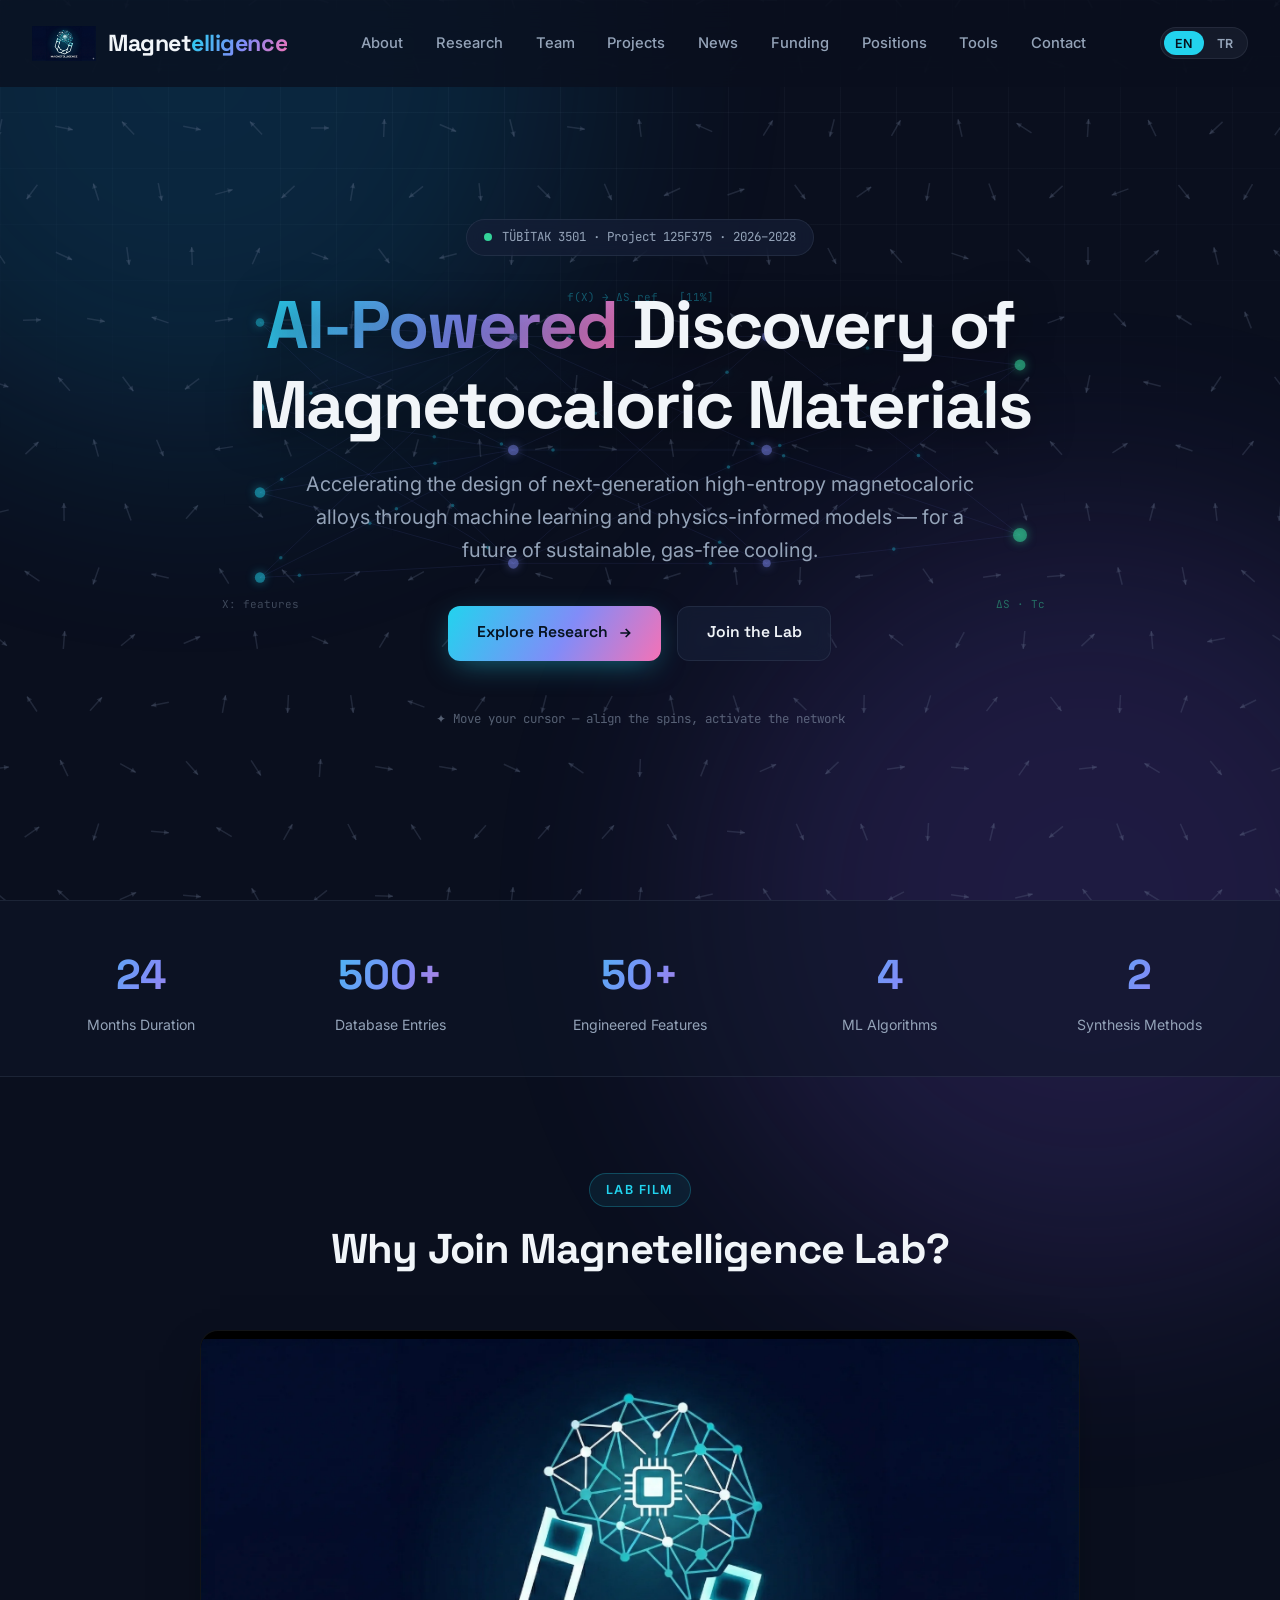
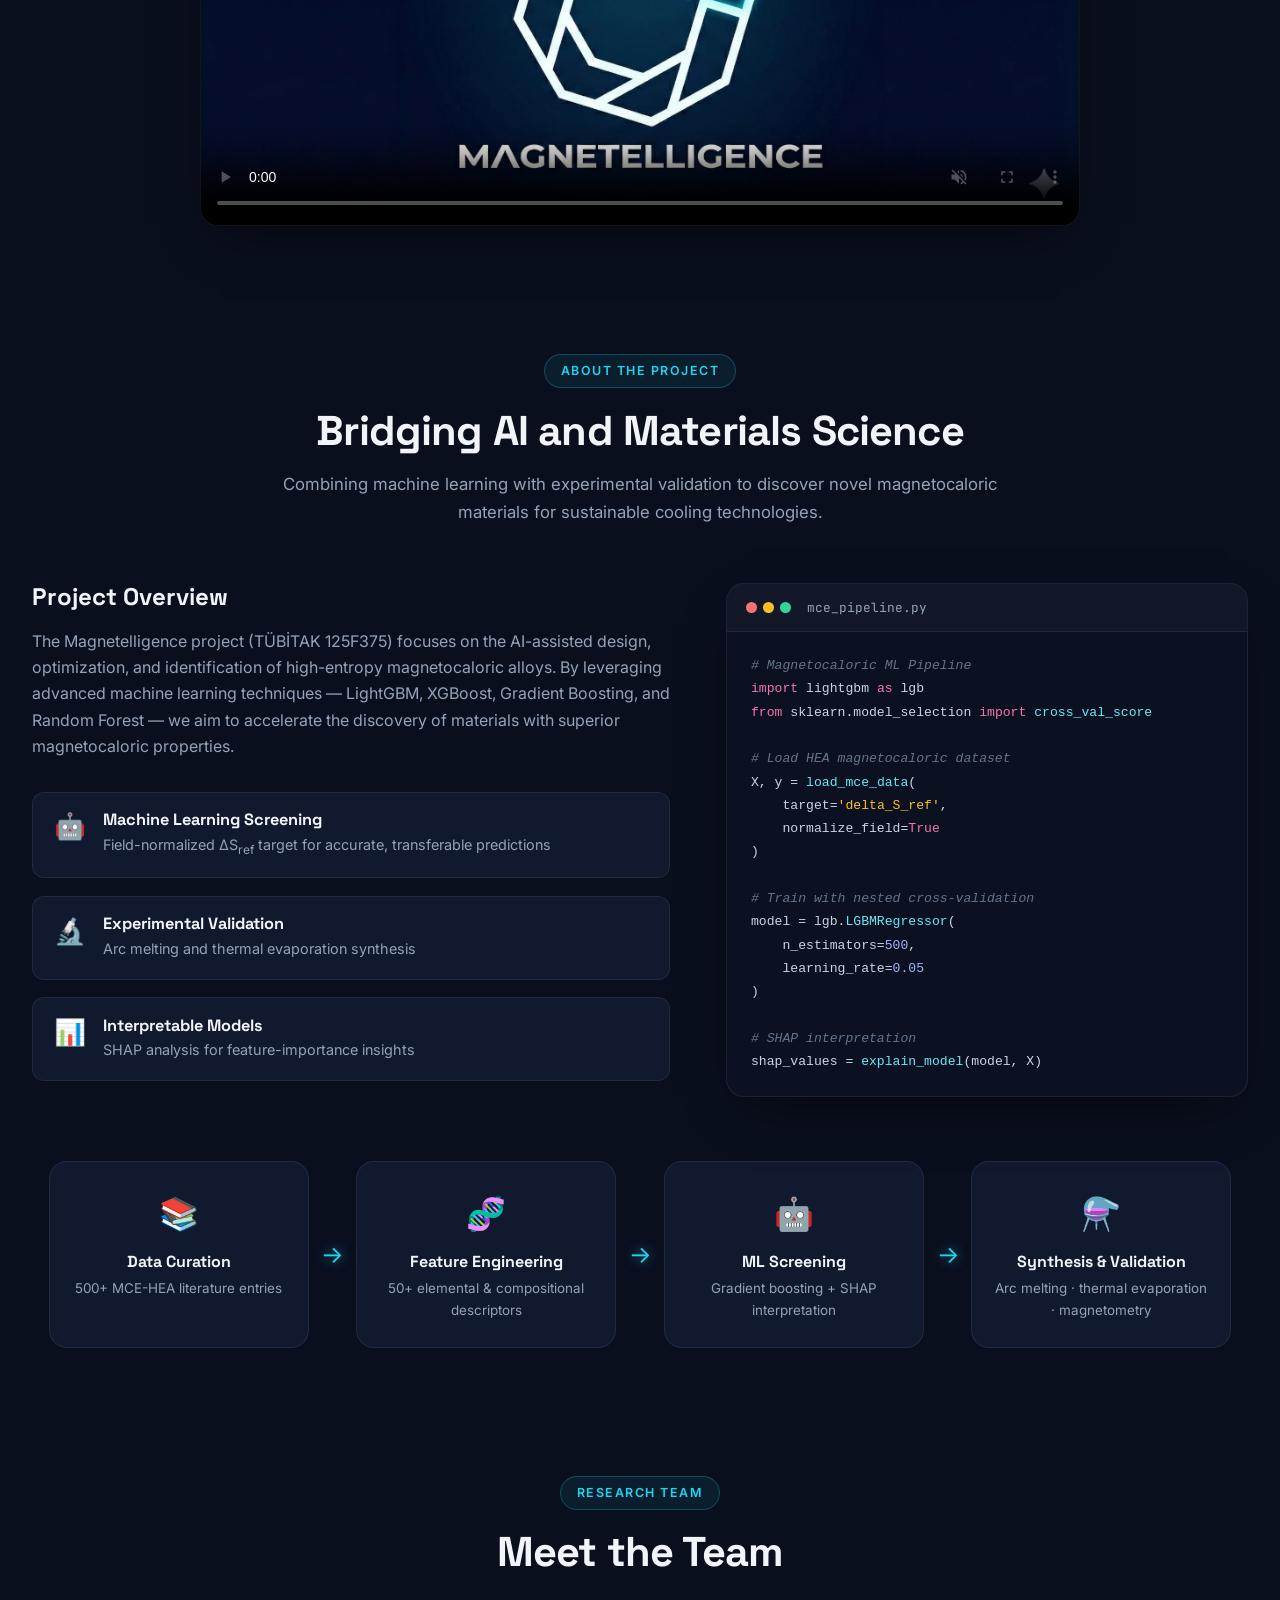
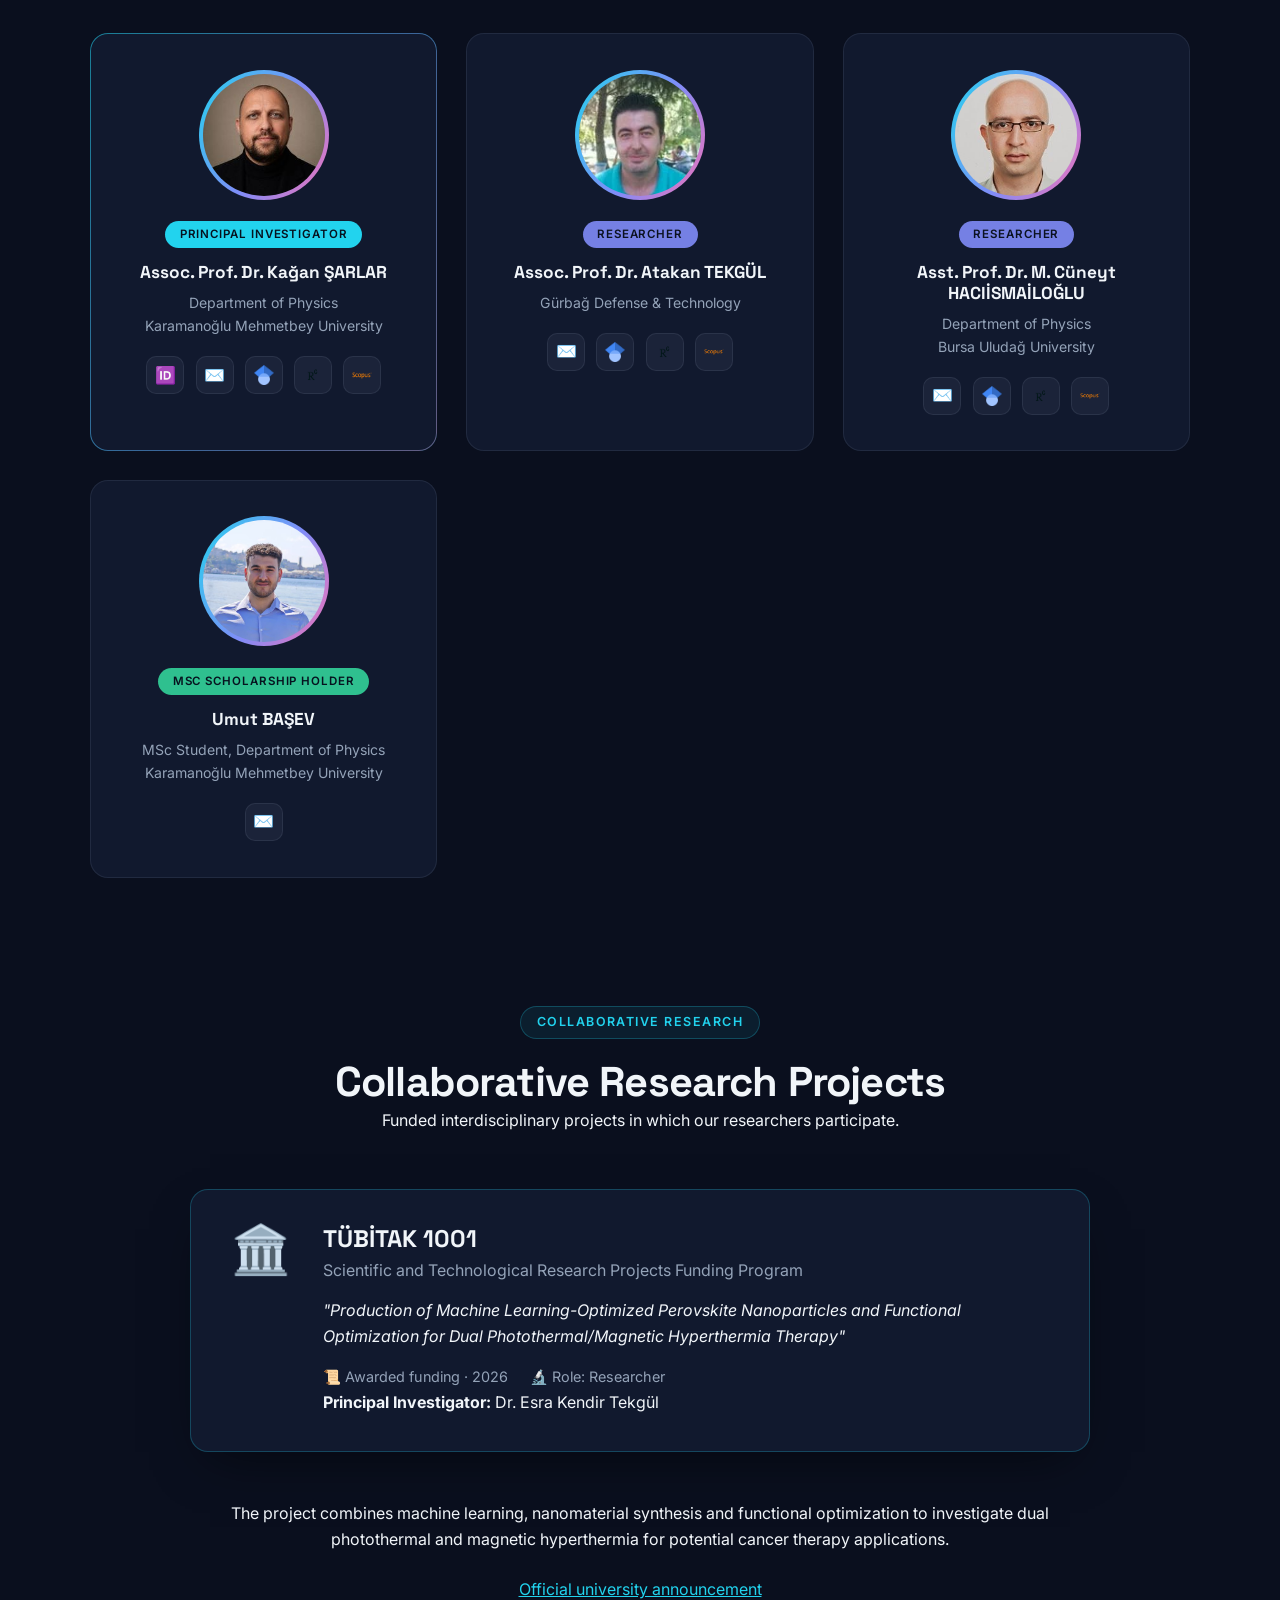
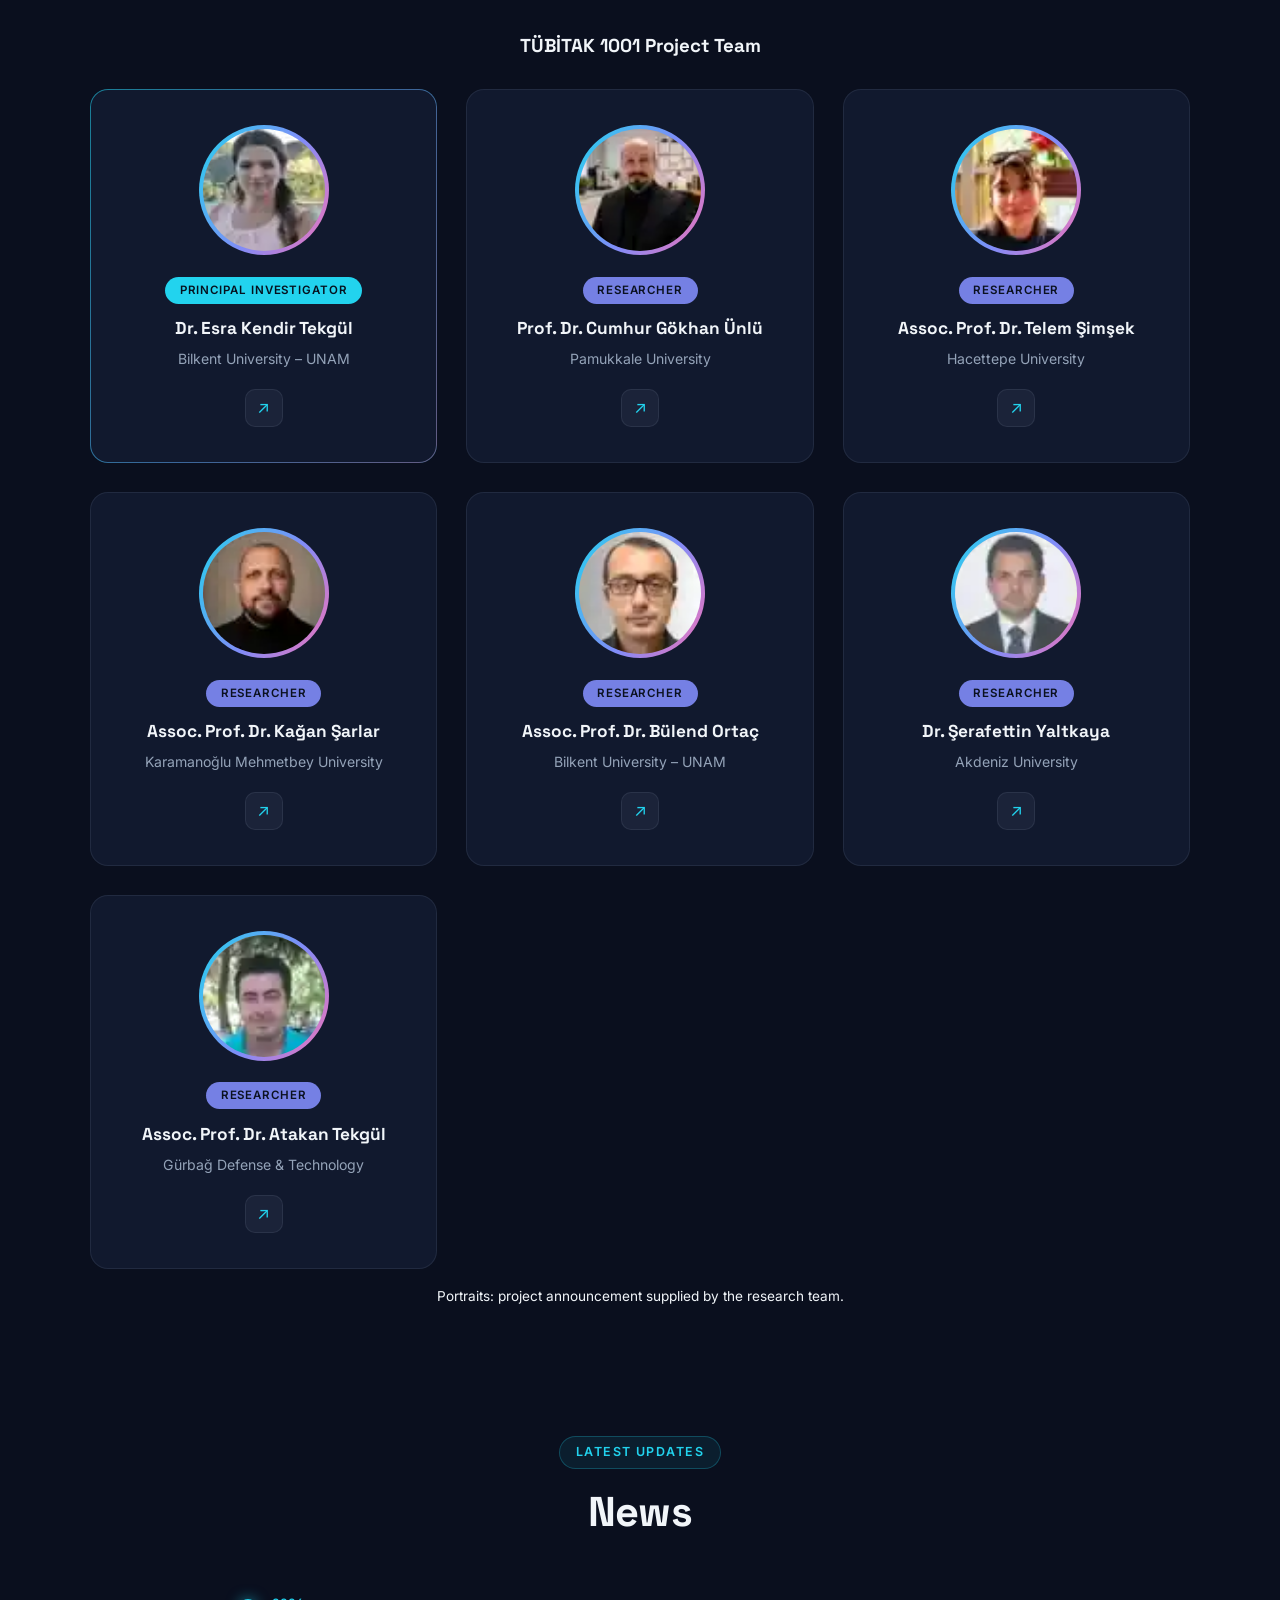
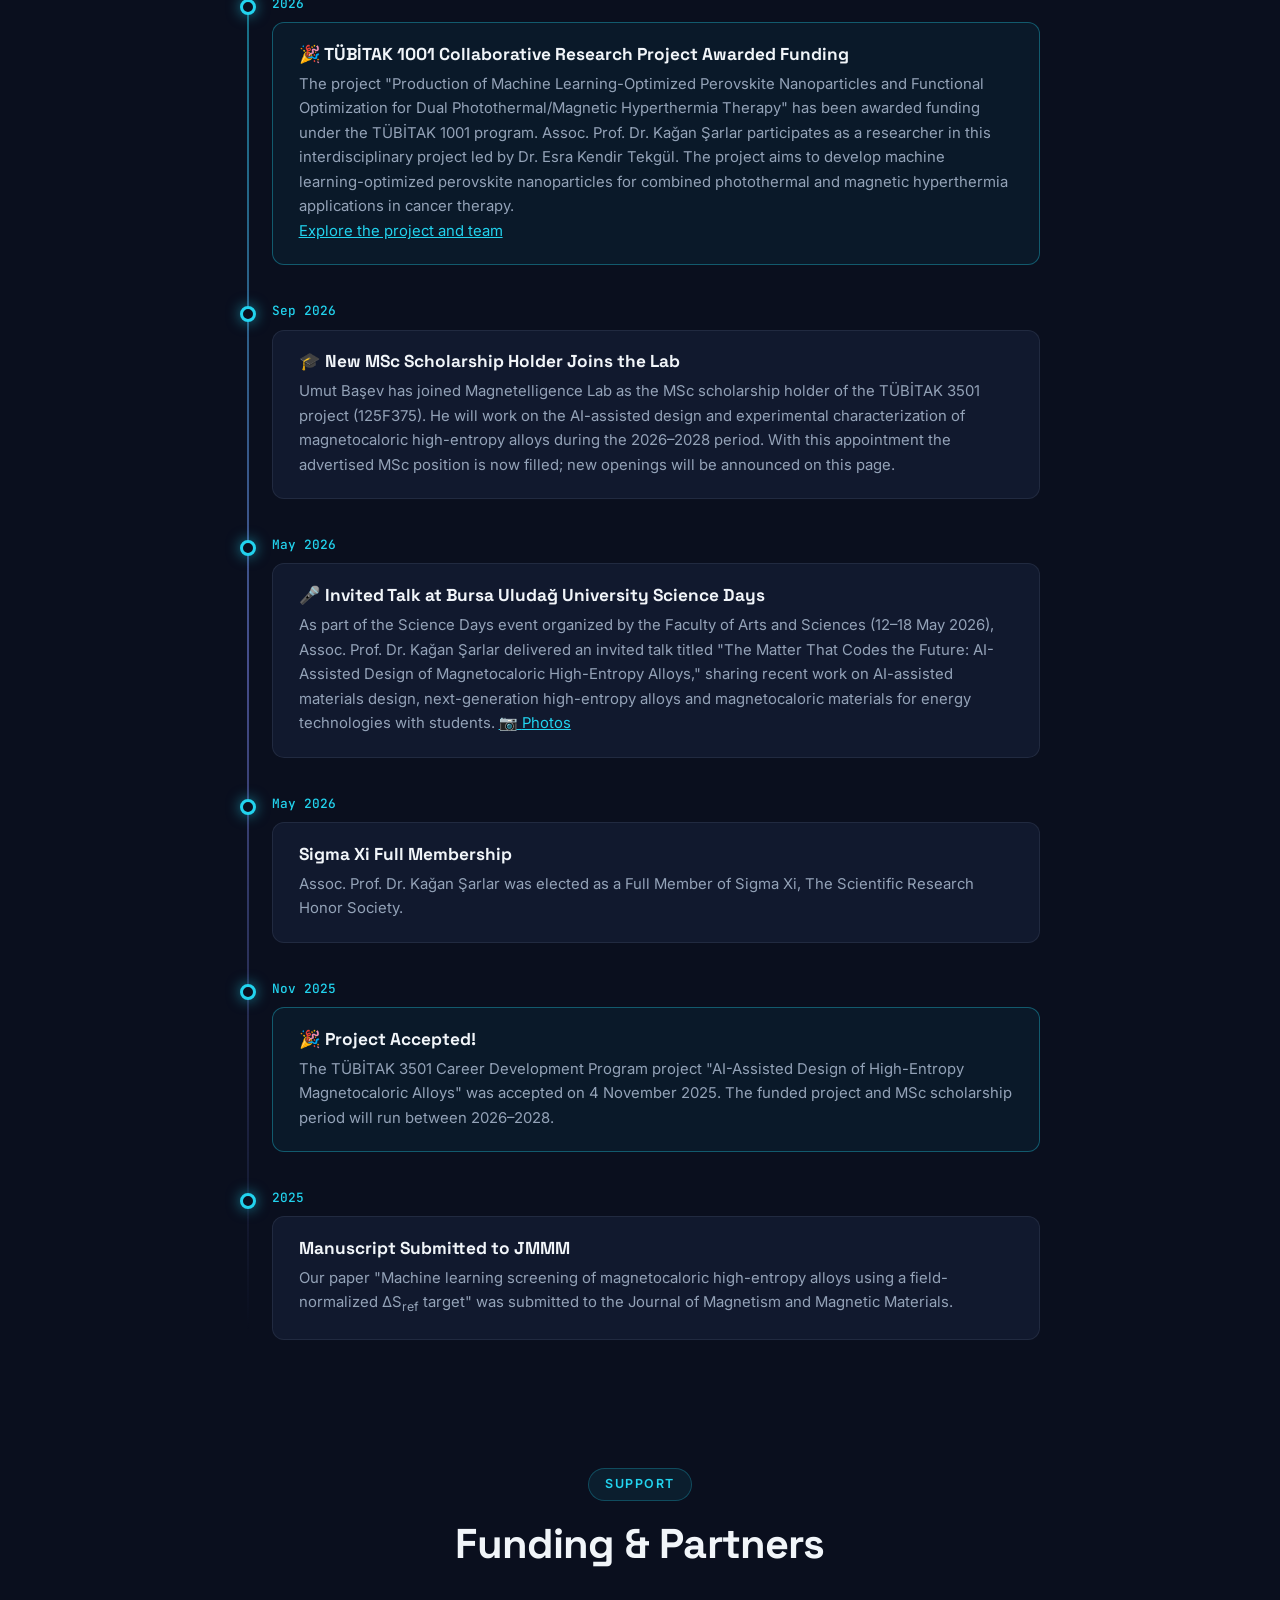
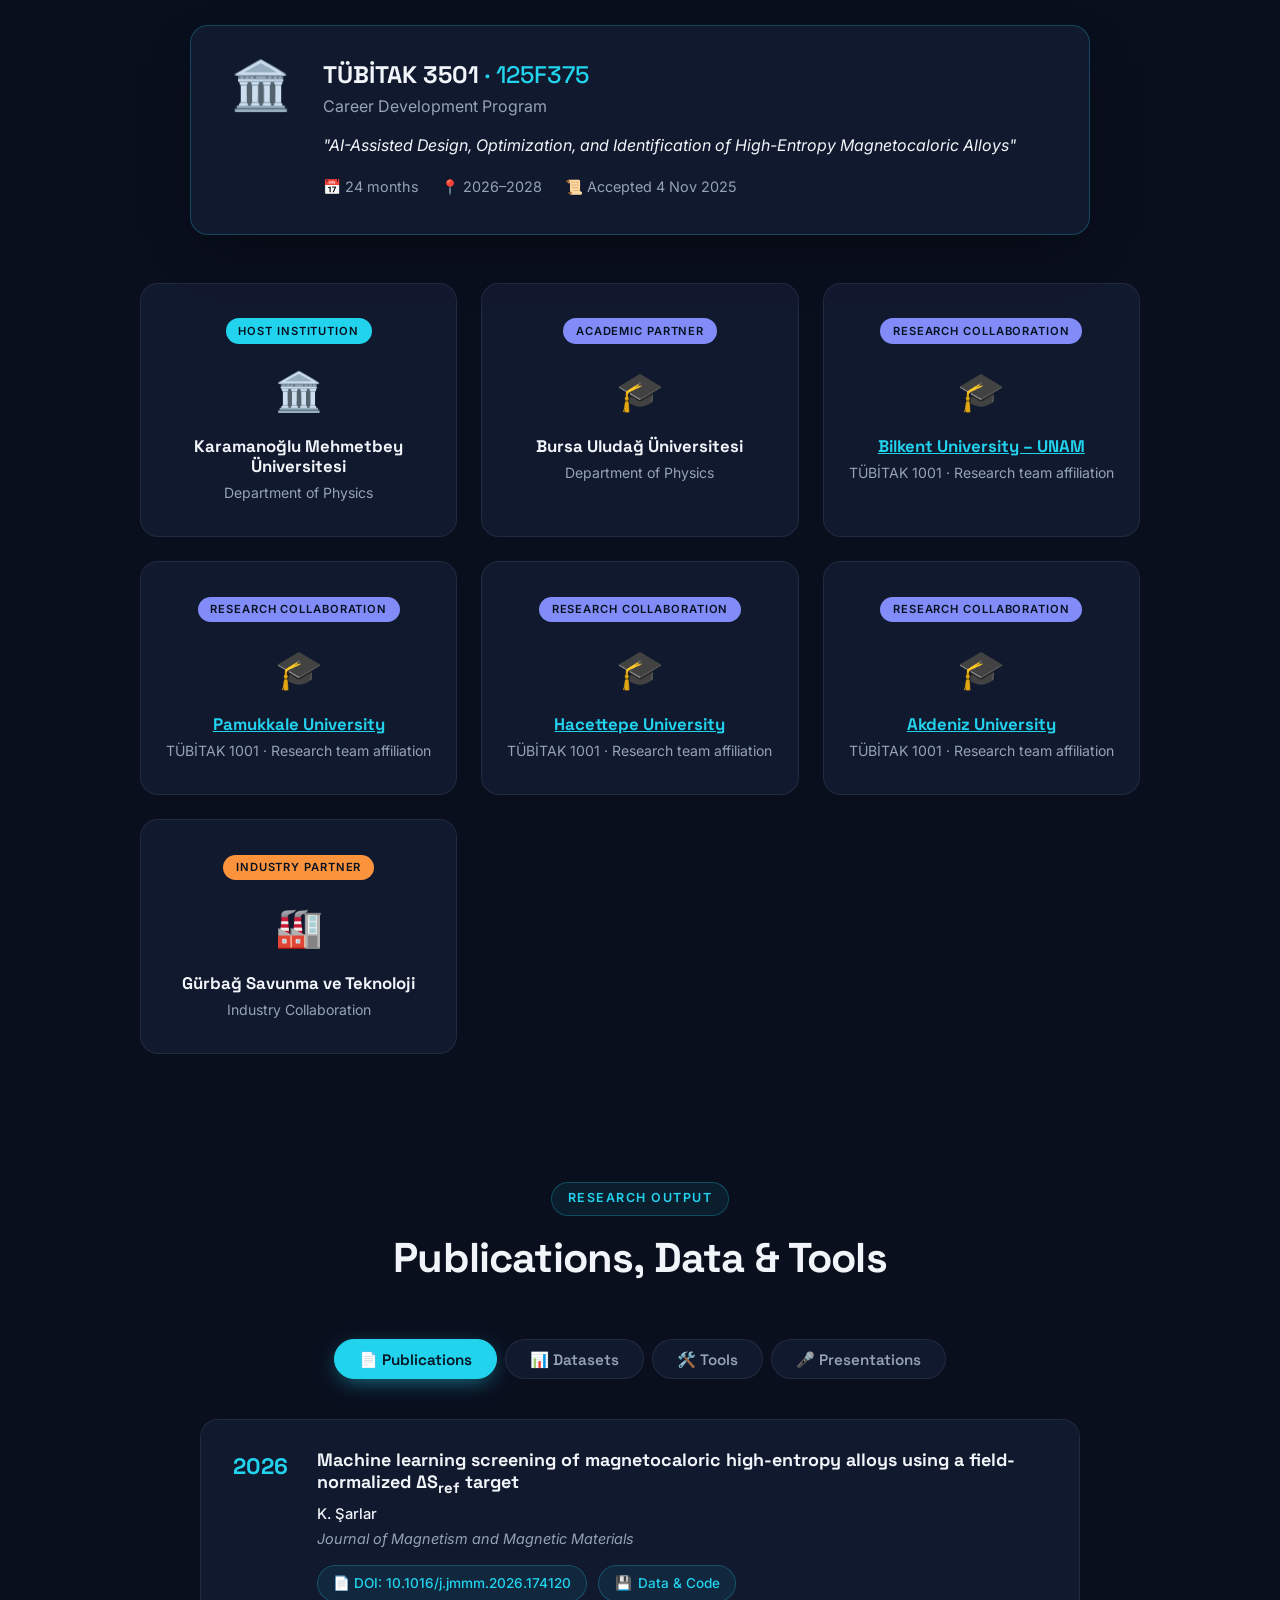
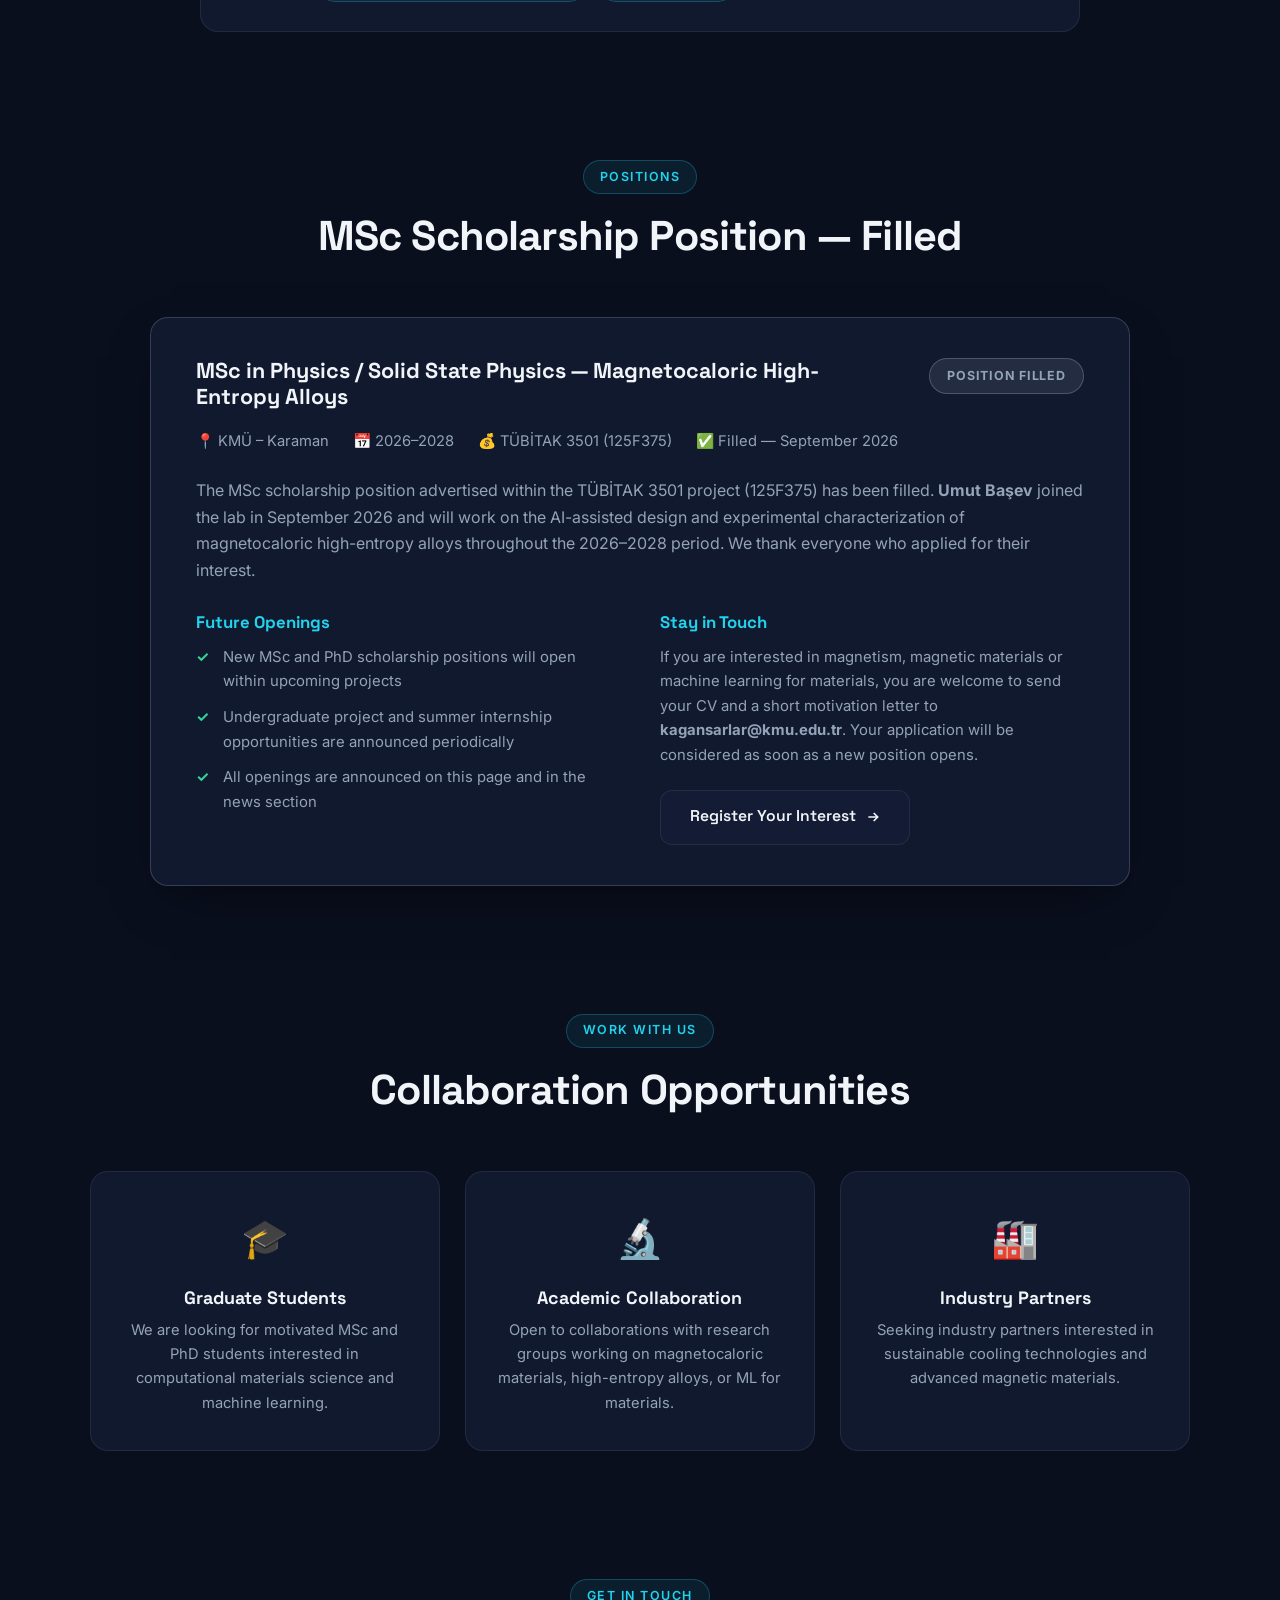
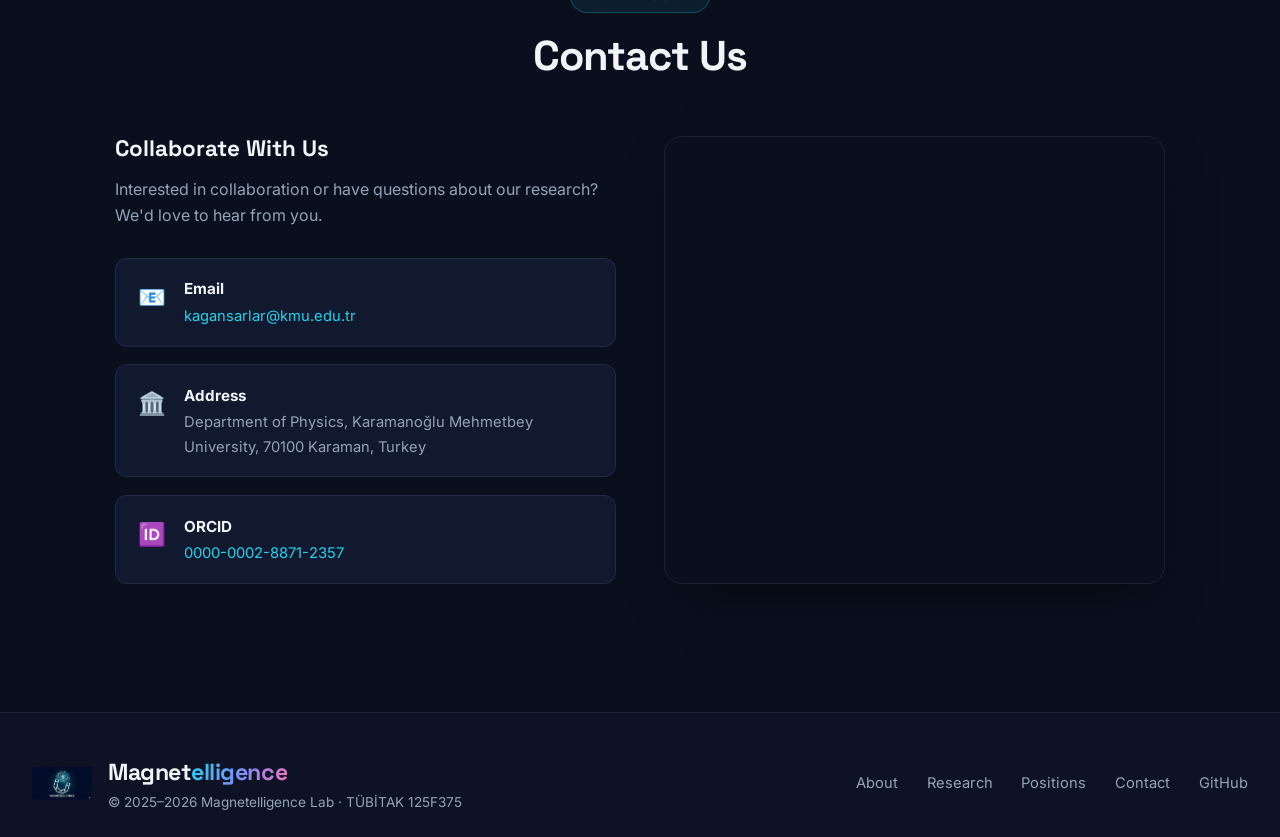
==== commit f30321f1: "Add collaborative TÜBİTAK 1001 project, portrait cards and academic network" ====
--- a/index.html
+++ b/index.html
@@ -40,6 +40,7 @@
 
     <link rel="icon" type="image/png" href="assets/logo.png">
     <link rel="stylesheet" href="css/style.css">
+<style>#collaborative-projects .collab-portrait{display:block;width:100%;height:100%;aspect-ratio:1;border-radius:50%;background-image:url([data-uri]);background-size:700% 100%;background-repeat:no-repeat}#collaborative-projects .team-photo-wrap{overflow:hidden}#collaborative-projects .team-grid{margin-top:1rem}</style>
 </head>
 <body data-lang="en">
     <a href="#main" class="skip-link"><span class="lang-en">Skip to content</span><span class="lang-tr">İçeriğe geç</span></a>
@@ -65,6 +66,7 @@
                     <li><a href="#about" class="nav-link"><span class="lang-en">About</span><span class="lang-tr">Hakkında</span></a></li>
                     <li><a href="#research" class="nav-link"><span class="lang-en">Research</span><span class="lang-tr">Araştırma</span></a></li>
                     <li><a href="#team" class="nav-link"><span class="lang-en">Team</span><span class="lang-tr">Ekip</span></a></li>
+                    <li><a href="#collaborative-projects" class="nav-link"><span class="lang-en">Projects</span><span class="lang-tr">Projeler</span></a></li>
                     <li><a href="#news" class="nav-link"><span class="lang-en">News</span><span class="lang-tr">Haberler</span></a></li>
                     <li><a href="#funding" class="nav-link"><span class="lang-en">Funding</span><span class="lang-tr">Finansman</span></a></li>
                     <li><a href="#open-position" class="nav-link"><span class="lang-en">Positions</span><span class="lang-tr">Pozisyonlar</span></a></li>
@@ -320,6 +322,37 @@
         </div>
     </section>
 
+    <!-- ============ COLLABORATIVE PROJECTS ============ -->
+<section id="collaborative-projects">
+<div class="section-header reveal"><span class="section-tag"><span class="lang-en">Collaborative Research</span><span class="lang-tr">Ortak Araştırmalar</span></span><h2 class="section-title"><span class="lang-en">Collaborative Research Projects</span><span class="lang-tr">Ortak Araştırma Projeleri</span></h2><p><span class="lang-en">Funded interdisciplinary projects in which our researchers participate.</span><span class="lang-tr">Araştırmacı olarak yer aldığımız, desteklenen disiplinler arası projeler.</span></p></div>
+<div class="funding-card reveal" style="margin-top: 1.25rem;">
+            <div class="funding-logo">🏛️</div>
+            <div class="funding-info">
+                <h3>TÜBİTAK 1001</h3>
+                <p class="funding-program"><span class="lang-en">Scientific and Technological Research Projects Funding Program</span><span class="lang-tr">Bilimsel ve Teknolojik Araştırma Projelerini Destekleme Programı</span></p>
+                <p class="funding-title"><span class="lang-en">"Production of Machine Learning-Optimized Perovskite Nanoparticles and Functional Optimization for Dual Photothermal/Magnetic Hyperthermia Therapy"</span><span class="lang-tr">"Makine Öğrenmesi ile Optimize Edilmiş Perovskit Nanoparçacıkların Üretimi ve Çift Kullanımlı Fototermal/Manyetik Hipertermi Terapisi için Fonksiyonel Optimizasyonu"</span></p>
+                <div class="funding-meta">
+                    <span>📜 <span class="lang-en">Awarded funding · 2026</span><span class="lang-tr">Destek almaya hak kazandı · 2026</span></span>
+                    <span>🔬 <span class="lang-en">Role: Researcher</span><span class="lang-tr">Görev: Araştırmacı</span></span>
+                </div>
+                <p><strong><span class="lang-en">Principal Investigator:</span><span class="lang-tr">Proje Yürütücüsü:</span></strong> Dr. Esra Kendir Tekgül</p>
+                
+            </div>
+        </div>
+
+        
+<p style="max-width:860px;margin:1.5rem auto;text-align:center"><span class="lang-en">The project combines machine learning, nanomaterial synthesis and functional optimization to investigate dual photothermal and magnetic hyperthermia for potential cancer therapy applications.</span><span class="lang-tr">Proje, makine öğrenmesi, nanomalzeme sentezi ve fonksiyonel optimizasyonu bir araya getirerek kanser tedavisine yönelik çift kullanımlı fototermal ve manyetik hipertermi uygulamalarını araştırmayı amaçlamaktadır.</span></p>
+<p style="text-align:center;margin-bottom:2rem"><a href="https://kmu.edu.tr/fizik/duyuru/49318/tebrik/tr" target="_blank" rel="noopener"><span class="lang-en">Official university announcement</span><span class="lang-tr">Üniversitenin resmî duyurusu</span></a></p>
+<h3 style="text-align:center;margin:2rem 0"><span class="lang-en">TÜBİTAK 1001 Project Team</span><span class="lang-tr">TÜBİTAK 1001 Proje Ekibi</span></h3><div class="team-grid"><article class="team-card team-card-pi reveal"><div class="team-photo-wrap"><div class="team-photo collab-portrait" role="img" aria-label="Dr. Esra Kendir Tekgül" style="background-position:0% center"></div></div><span class="team-role-badge "><span class="lang-en">Principal Investigator</span><span class="lang-tr">Proje Yürütücüsü</span></span><h3 class="team-name"><span class="lang-en">Dr. Esra Kendir Tekgül</span><span class="lang-tr">Dr. Esra Kendir Tekgül</span></h3><p class="team-affiliation"><span class="lang-en">Bilkent University – UNAM</span><span class="lang-tr">Bilkent Üniversitesi – UNAM</span></p><div class="team-links"><a class="team-link" href="https://tr.linkedin.com/in/esra-kendir-tekg%C3%BCl-03a20763" target="_blank" rel="noopener" title="Profile">↗</a></div></article>
+<article class="team-card  reveal"><div class="team-photo-wrap"><div class="team-photo collab-portrait" role="img" aria-label="Prof. Dr. Cumhur Gökhan Ünlü" style="background-position:16.666666666666668% center"></div></div><span class="team-role-badge badge-alt"><span class="lang-en">Researcher</span><span class="lang-tr">Araştırmacı</span></span><h3 class="team-name"><span class="lang-en">Prof. Dr. Cumhur Gökhan Ünlü</span><span class="lang-tr">Prof. Dr. Cumhur Gökhan Ünlü</span></h3><p class="team-affiliation"><span class="lang-en">Pamukkale University</span><span class="lang-tr">Pamukkale Üniversitesi</span></p><div class="team-links"><a class="team-link" href="https://www.pau.edu.tr/cunlu" target="_blank" rel="noopener" title="Profile">↗</a></div></article>
+<article class="team-card  reveal"><div class="team-photo-wrap"><div class="team-photo collab-portrait" role="img" aria-label="Doç. Dr. Telem Şimşek" style="background-position:33.333333333333336% center"></div></div><span class="team-role-badge badge-alt"><span class="lang-en">Researcher</span><span class="lang-tr">Araştırmacı</span></span><h3 class="team-name"><span class="lang-en">Assoc. Prof. Dr. Telem Şimşek</span><span class="lang-tr">Doç. Dr. Telem Şimşek</span></h3><p class="team-affiliation"><span class="lang-en">Hacettepe University</span><span class="lang-tr">Hacettepe Üniversitesi</span></p><div class="team-links"><a class="team-link" href="https://avesis.hacettepe.edu.tr/telem" target="_blank" rel="noopener" title="Profile">↗</a></div></article>
+<article class="team-card  reveal"><div class="team-photo-wrap"><div class="team-photo collab-portrait" role="img" aria-label="Doç. Dr. Kağan Şarlar" style="background-position:50% center"></div></div><span class="team-role-badge badge-alt"><span class="lang-en">Researcher</span><span class="lang-tr">Araştırmacı</span></span><h3 class="team-name"><span class="lang-en">Assoc. Prof. Dr. Kağan Şarlar</span><span class="lang-tr">Doç. Dr. Kağan Şarlar</span></h3><p class="team-affiliation"><span class="lang-en">Karamanoğlu Mehmetbey University</span><span class="lang-tr">Karamanoğlu Mehmetbey Üniversitesi</span></p><div class="team-links"><a class="team-link" href="https://orcid.org/0000-0002-8871-2357" target="_blank" rel="noopener" title="Profile">↗</a></div></article>
+<article class="team-card  reveal"><div class="team-photo-wrap"><div class="team-photo collab-portrait" role="img" aria-label="Doç. Dr. Bülend Ortaç" style="background-position:66.66666666666667% center"></div></div><span class="team-role-badge badge-alt"><span class="lang-en">Researcher</span><span class="lang-tr">Araştırmacı</span></span><h3 class="team-name"><span class="lang-en">Assoc. Prof. Dr. Bülend Ortaç</span><span class="lang-tr">Doç. Dr. Bülend Ortaç</span></h3><p class="team-affiliation"><span class="lang-en">Bilkent University – UNAM</span><span class="lang-tr">Bilkent Üniversitesi – UNAM</span></p><div class="team-links"><a class="team-link" href="https://www.bilkent.edu.tr/phonedir/p/p8681.htm" target="_blank" rel="noopener" title="Profile">↗</a></div></article>
+<article class="team-card  reveal"><div class="team-photo-wrap"><div class="team-photo collab-portrait" role="img" aria-label="Dr. Şerafettin Yaltkaya" style="background-position:83.33333333333333% center"></div></div><span class="team-role-badge badge-alt"><span class="lang-en">Researcher</span><span class="lang-tr">Araştırmacı</span></span><h3 class="team-name"><span class="lang-en">Dr. Şerafettin Yaltkaya</span><span class="lang-tr">Dr. Şerafettin Yaltkaya</span></h3><p class="team-affiliation"><span class="lang-en">Akdeniz University</span><span class="lang-tr">Akdeniz Üniversitesi</span></p><div class="team-links"><a class="team-link" href="https://avesis.akdeniz.edu.tr/yaltkaya" target="_blank" rel="noopener" title="Profile">↗</a></div></article>
+<article class="team-card  reveal"><div class="team-photo-wrap"><div class="team-photo collab-portrait" role="img" aria-label="Doç. Dr. Atakan Tekgül" style="background-position:100% center"></div></div><span class="team-role-badge badge-alt"><span class="lang-en">Researcher</span><span class="lang-tr">Araştırmacı</span></span><h3 class="team-name"><span class="lang-en">Assoc. Prof. Dr. Atakan Tekgül</span><span class="lang-tr">Doç. Dr. Atakan Tekgül</span></h3><p class="team-affiliation"><span class="lang-en">Gürbağ Defense &amp; Technology</span><span class="lang-tr">Gürbağ Savunma ve Teknoloji</span></p><div class="team-links"><a class="team-link" href="https://www.linkedin.com/in/associate-professor-ph-d-atakan-tekgul-ba3b6477/" target="_blank" rel="noopener" title="Profile">↗</a></div></article></div>
+<p style="text-align:center;font-size:.85rem;margin-top:1rem"><span class="lang-en">Portraits: project announcement supplied by the research team.</span><span class="lang-tr">Fotoğraflar: araştırma ekibinin paylaştığı proje duyurusu.</span></p>
+</section>
+
     <!-- ============ NEWS ============ -->
     <section id="news">
         <div class="section-header reveal">
@@ -332,8 +365,8 @@
                 <div class="timeline-marker"></div>
                 <div class="timeline-date">2026</div>
                 <div class="timeline-card timeline-card-featured">
-                    <h4>🎉 <span class="lang-en">New TÜBİTAK 1001 Research Project Funded</span><span class="lang-tr">Yeni TÜBİTAK 1001 Araştırma Projesi Desteklendi</span></h4>
-                    <p><span class="lang-en">The project "Production of Machine Learning-Optimized Perovskite Nanoparticles and Functional Optimization for Dual Photothermal/Magnetic Hyperthermia Therapy" has been awarded funding under the TÜBİTAK 1001 program. Assoc. Prof. Dr. Kağan Şarlar participates as a researcher in this interdisciplinary project led by Dr. Esra Kendir Tekgül. The project aims to develop machine learning-optimized perovskite nanoparticles for combined photothermal and magnetic hyperthermia applications in cancer therapy.</span><span class="lang-tr">"Makine Öğrenmesi ile Optimize Edilmiş Perovskit Nanoparçacıkların Üretimi ve Çift Kullanımlı Fototermal/Manyetik Hipertermi Terapisi için Fonksiyonel Optimizasyonu" başlıklı proje, TÜBİTAK 1001 programı kapsamında desteklenmeye hak kazanmıştır. Dr. Esra Kendir Tekgül yürütücülüğündeki disiplinler arası projede Doç. Dr. Kağan Şarlar araştırmacı olarak görev almaktadır. Proje, kanser tedavisine yönelik fototermal ve manyetik hipertermi uygulamaları için makine öğrenmesiyle optimize edilmiş perovskit nanoparçacıkların geliştirilmesini amaçlamaktadır.</span></p>
+                    <h4>🎉 <span class="lang-en">TÜBİTAK 1001 Collaborative Research Project Awarded Funding</span><span class="lang-tr">Araştırmacı Olarak Yer Aldığımız TÜBİTAK 1001 Projesi Desteklenmeye Hak Kazandı</span></h4>
+                    <p><span class="lang-en">The project "Production of Machine Learning-Optimized Perovskite Nanoparticles and Functional Optimization for Dual Photothermal/Magnetic Hyperthermia Therapy" has been awarded funding under the TÜBİTAK 1001 program. Assoc. Prof. Dr. Kağan Şarlar participates as a researcher in this interdisciplinary project led by Dr. Esra Kendir Tekgül. The project aims to develop machine learning-optimized perovskite nanoparticles for combined photothermal and magnetic hyperthermia applications in cancer therapy.</span><span class="lang-tr">"Makine Öğrenmesi ile Optimize Edilmiş Perovskit Nanoparçacıkların Üretimi ve Çift Kullanımlı Fototermal/Manyetik Hipertermi Terapisi için Fonksiyonel Optimizasyonu" başlıklı proje, TÜBİTAK 1001 programı kapsamında desteklenmeye hak kazanmıştır. Dr. Esra Kendir Tekgül yürütücülüğündeki disiplinler arası projede Doç. Dr. Kağan Şarlar araştırmacı olarak görev almaktadır. Proje, kanser tedavisine yönelik fototermal ve manyetik hipertermi uygulamaları için makine öğrenmesiyle optimize edilmiş perovskit nanoparçacıkların geliştirilmesini amaçlamaktadır.</span></p><p><a href="#collaborative-projects"><span class="lang-en">Explore the project and team</span><span class="lang-tr">Projeyi ve ekibini inceleyin</span></a></p>
                 </div>
             </div>
             <div class="timeline-item reveal">
@@ -406,21 +439,6 @@
             </div>
         </div>
 
-        <div class="funding-card reveal" style="margin-top: 1.25rem;">
-            <div class="funding-logo">🏛️</div>
-            <div class="funding-info">
-                <h3>TÜBİTAK 1001</h3>
-                <p class="funding-program"><span class="lang-en">Scientific and Technological Research Projects Funding Program</span><span class="lang-tr">Bilimsel ve Teknolojik Araştırma Projelerini Destekleme Programı</span></p>
-                <p class="funding-title"><span class="lang-en">"Production of Machine Learning-Optimized Perovskite Nanoparticles and Functional Optimization for Dual Photothermal/Magnetic Hyperthermia Therapy"</span><span class="lang-tr">"Makine Öğrenmesi ile Optimize Edilmiş Perovskit Nanoparçacıkların Üretimi ve Çift Kullanımlı Fototermal/Manyetik Hipertermi Terapisi için Fonksiyonel Optimizasyonu"</span></p>
-                <div class="funding-meta">
-                    <span>📜 <span class="lang-en">Awarded funding · 2026</span><span class="lang-tr">Destek almaya hak kazandı · 2026</span></span>
-                    <span>🔬 <span class="lang-en">Role: Researcher</span><span class="lang-tr">Görev: Araştırmacı</span></span>
-                </div>
-                <p><strong><span class="lang-en">Principal Investigator:</span><span class="lang-tr">Proje Yürütücüsü:</span></strong> Dr. Esra Kendir Tekgül</p>
-                <p><strong><span class="lang-en">Research Team:</span><span class="lang-tr">Araştırma Ekibi:</span></strong> Prof. Dr. Cumhur Gökhan Ünlü, Doç. Dr. Telem Şimşek, Doç. Dr. Kağan Şarlar, Doç. Dr. Bülend Ortaç, Dr. Şerafettin Yaltkaya, Doç. Dr. Atakan Tekgül.</p>
-            </div>
-        </div>
-
         <div class="partners-grid">
             <div class="partner-card partner-host reveal">
                 <span class="partner-badge"><span class="lang-en">Host Institution</span><span class="lang-tr">Ev Sahibi Kurum</span></span>
@@ -434,6 +452,10 @@
                 <h4>Bursa Uludağ Üniversitesi</h4>
                 <p><span class="lang-en">Department of Physics</span><span class="lang-tr">Fizik Bölümü</span></p>
             </div>
+<div class="partner-card reveal"><span class="partner-badge badge-collab"><span class="lang-en">Research Collaboration</span><span class="lang-tr">Akademik İş Birliği</span></span><div class="partner-logo">🎓</div><h4><a href="https://unam.bilkent.edu.tr/" target="_blank" rel="noopener"><span class="lang-en">Bilkent University – UNAM</span><span class="lang-tr">Bilkent Üniversitesi – UNAM</span></a></h4><p><span class="lang-en">TÜBİTAK 1001 · Research team affiliation</span><span class="lang-tr">TÜBİTAK 1001 · Araştırma ekibinin kurumu</span></p></div>
+<div class="partner-card reveal"><span class="partner-badge badge-collab"><span class="lang-en">Research Collaboration</span><span class="lang-tr">Akademik İş Birliği</span></span><div class="partner-logo">🎓</div><h4><a href="https://www.pau.edu.tr/" target="_blank" rel="noopener"><span class="lang-en">Pamukkale University</span><span class="lang-tr">Pamukkale Üniversitesi</span></a></h4><p><span class="lang-en">TÜBİTAK 1001 · Research team affiliation</span><span class="lang-tr">TÜBİTAK 1001 · Araştırma ekibinin kurumu</span></p></div>
+<div class="partner-card reveal"><span class="partner-badge badge-collab"><span class="lang-en">Research Collaboration</span><span class="lang-tr">Akademik İş Birliği</span></span><div class="partner-logo">🎓</div><h4><a href="https://www.hacettepe.edu.tr/" target="_blank" rel="noopener"><span class="lang-en">Hacettepe University</span><span class="lang-tr">Hacettepe Üniversitesi</span></a></h4><p><span class="lang-en">TÜBİTAK 1001 · Research team affiliation</span><span class="lang-tr">TÜBİTAK 1001 · Araştırma ekibinin kurumu</span></p></div>
+<div class="partner-card reveal"><span class="partner-badge badge-collab"><span class="lang-en">Research Collaboration</span><span class="lang-tr">Akademik İş Birliği</span></span><div class="partner-logo">🎓</div><h4><a href="https://www.akdeniz.edu.tr/" target="_blank" rel="noopener"><span class="lang-en">Akdeniz University</span><span class="lang-tr">Akdeniz Üniversitesi</span></a></h4><p><span class="lang-en">TÜBİTAK 1001 · Research team affiliation</span><span class="lang-tr">TÜBİTAK 1001 · Araştırma ekibinin kurumu</span></p></div>
             <div class="partner-card reveal">
                 <span class="partner-badge badge-industry"><span class="lang-en">Industry Partner</span><span class="lang-tr">Sanayi Ortağı</span></span>
                 <div class="partner-logo">🏭</div>
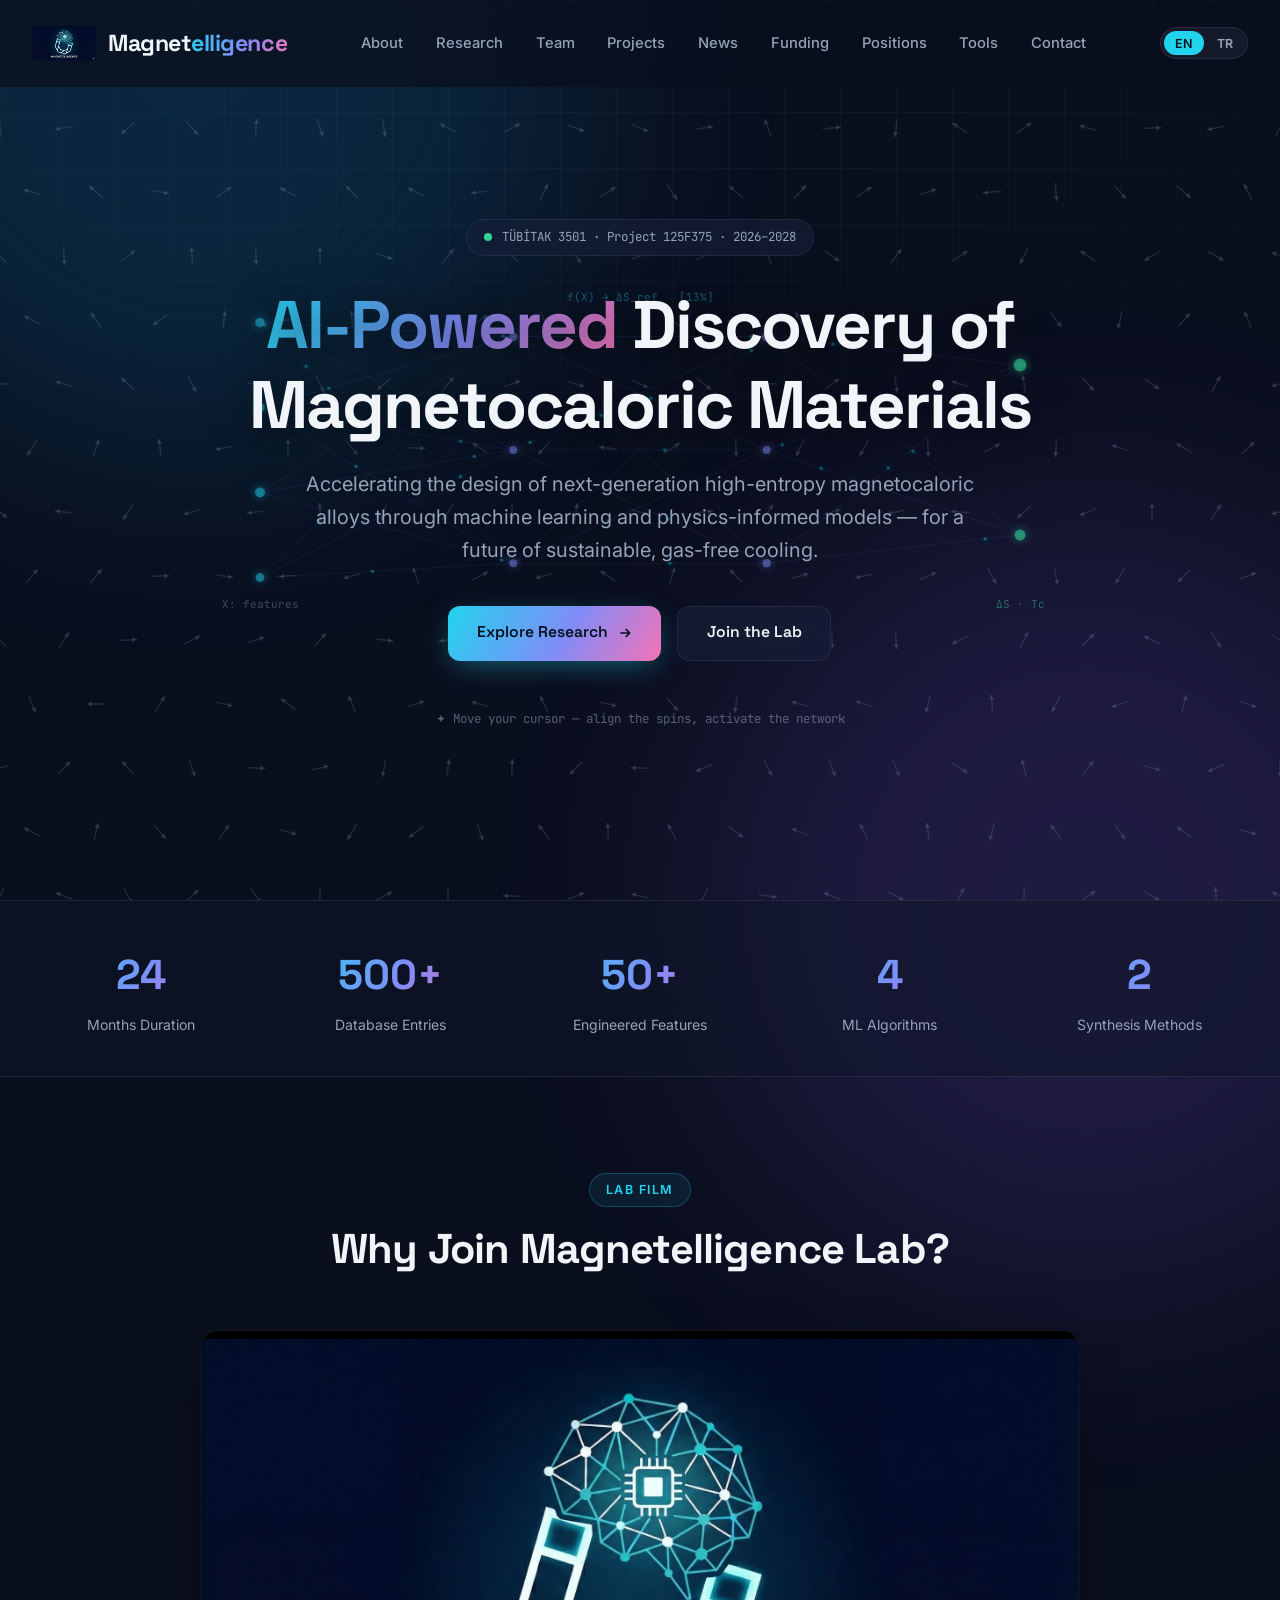
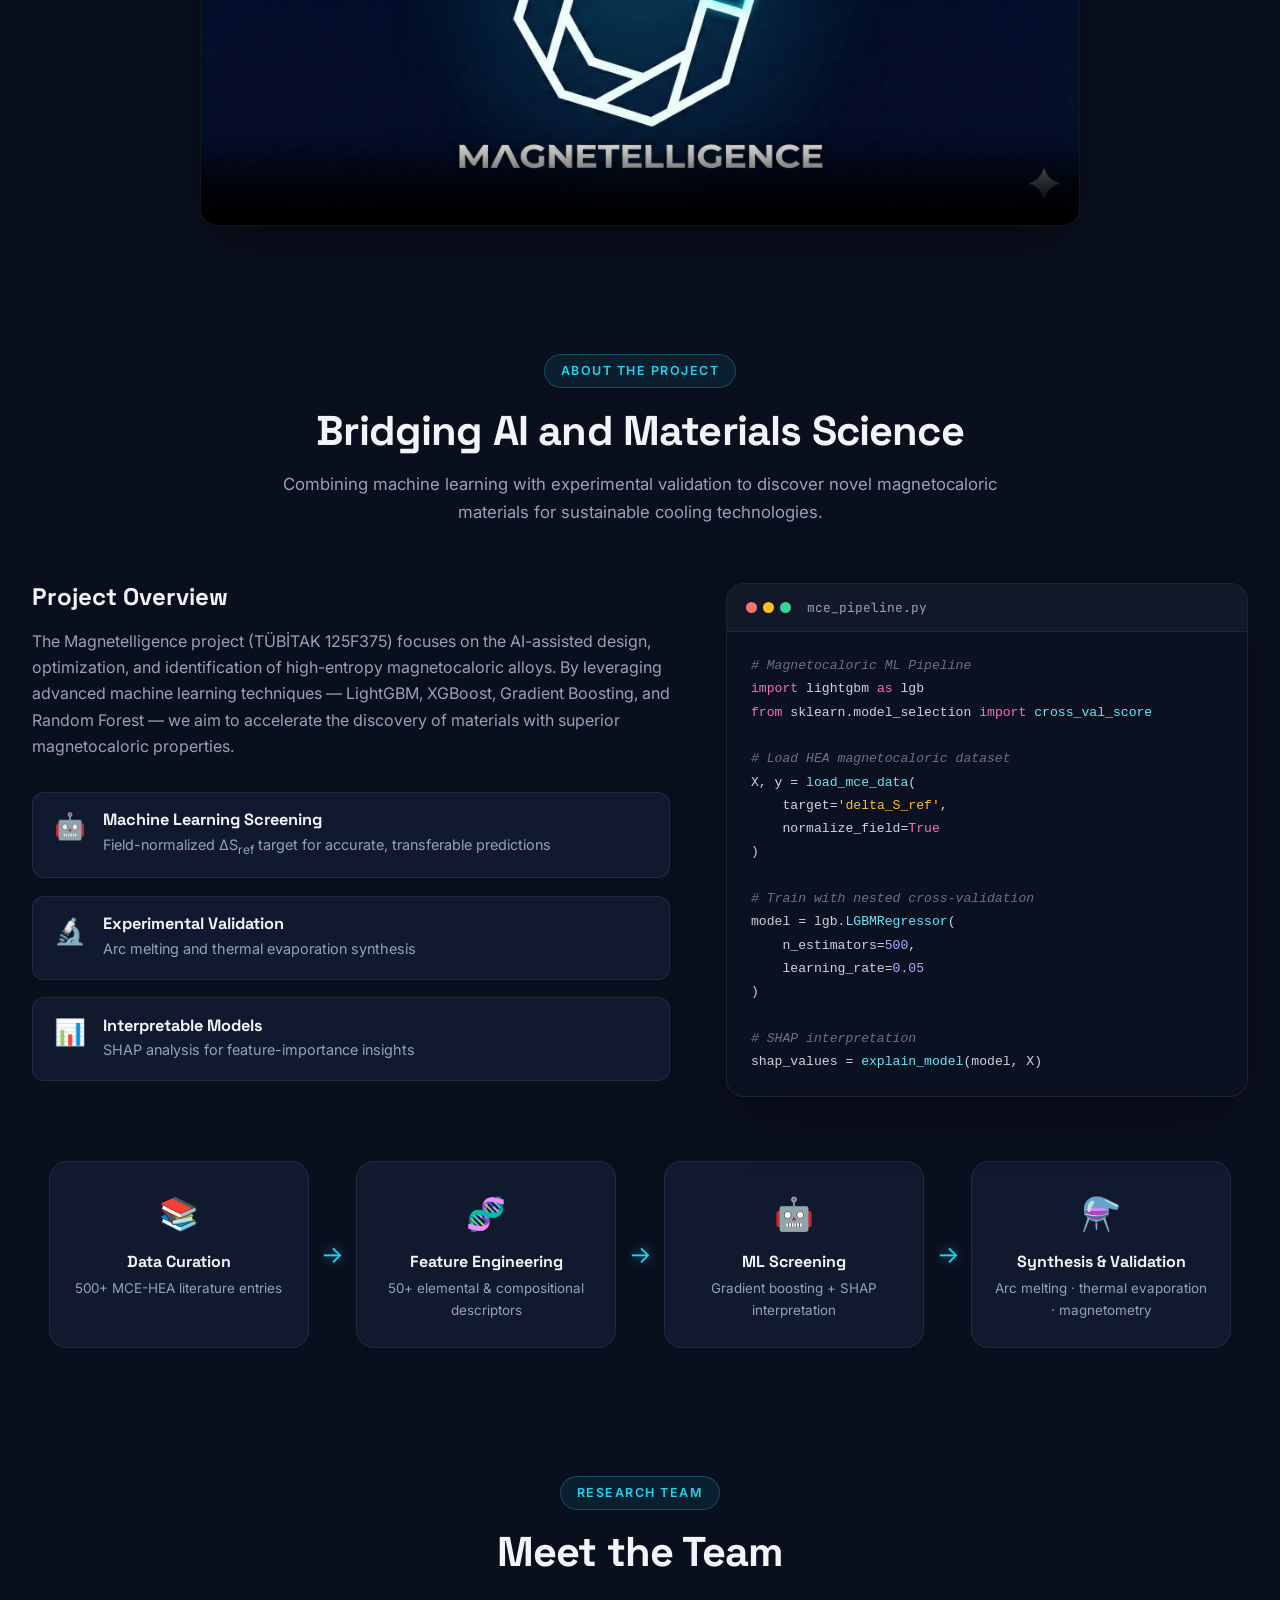
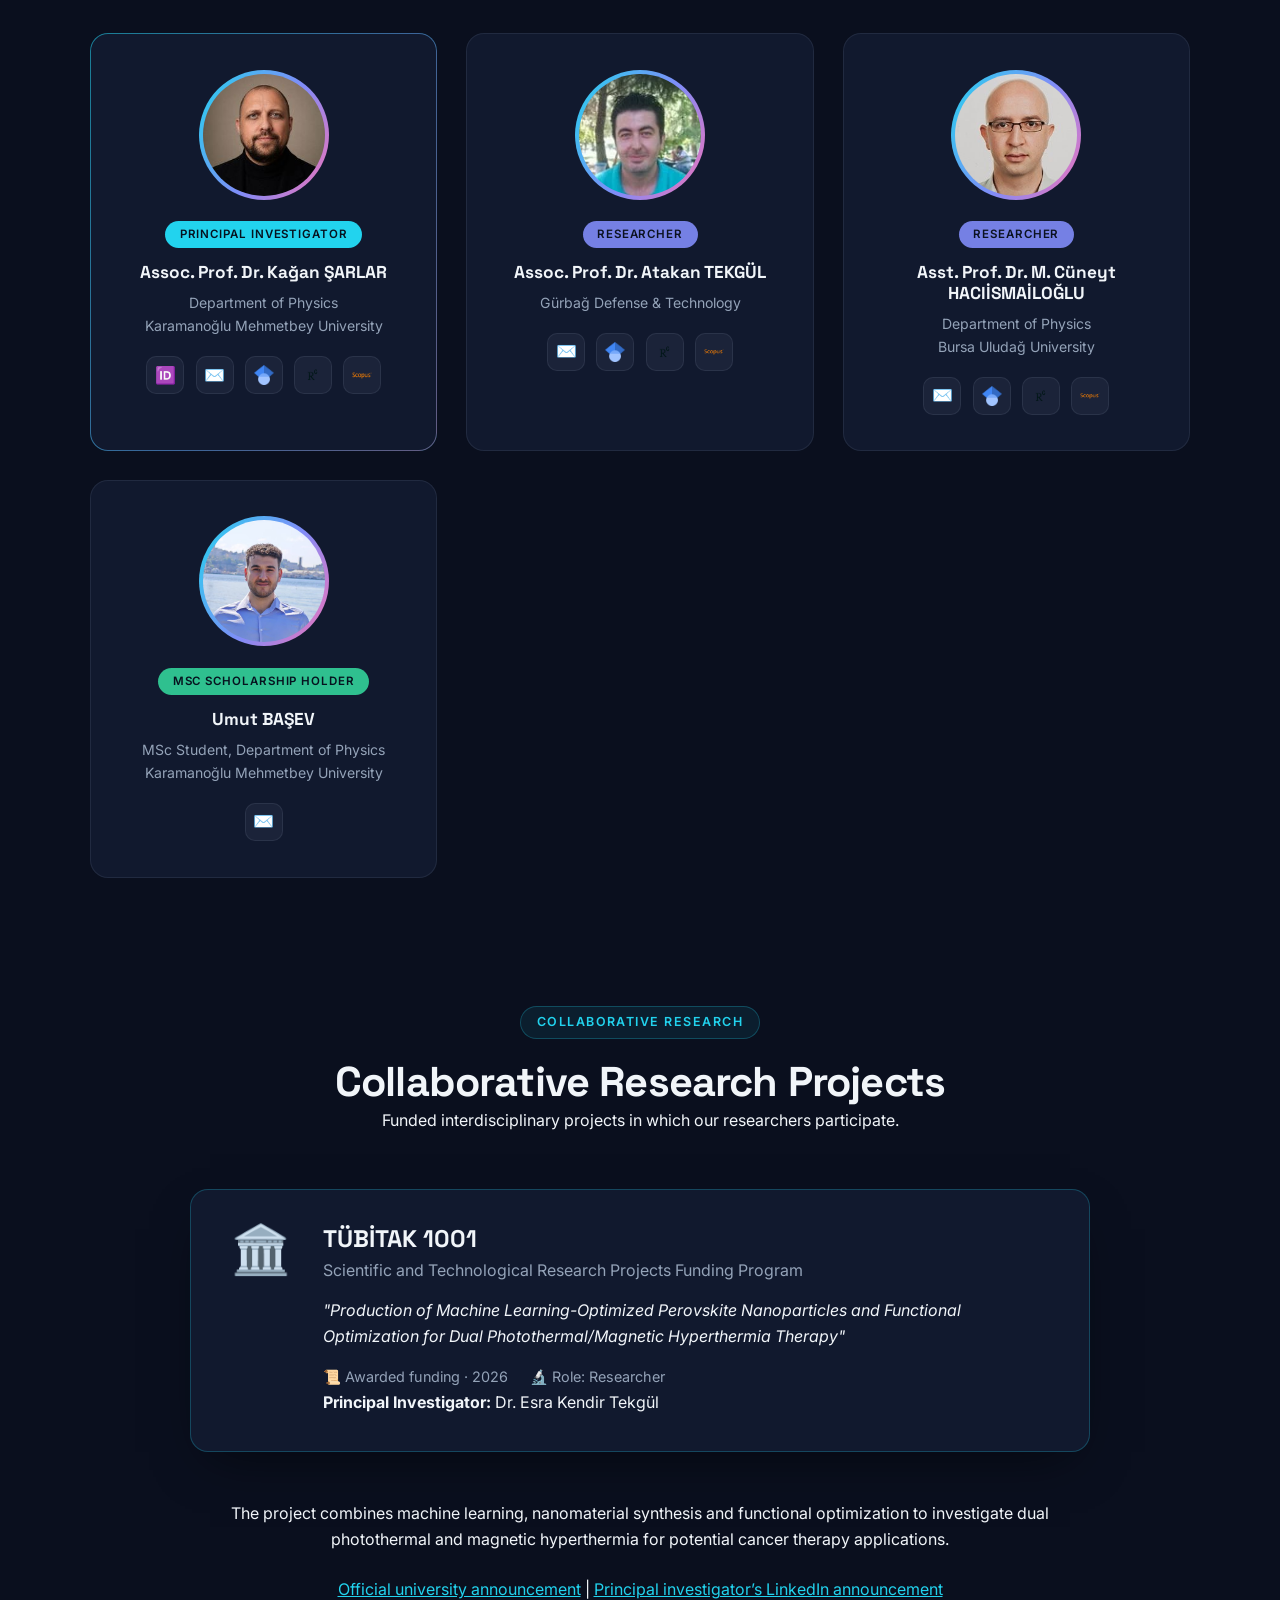
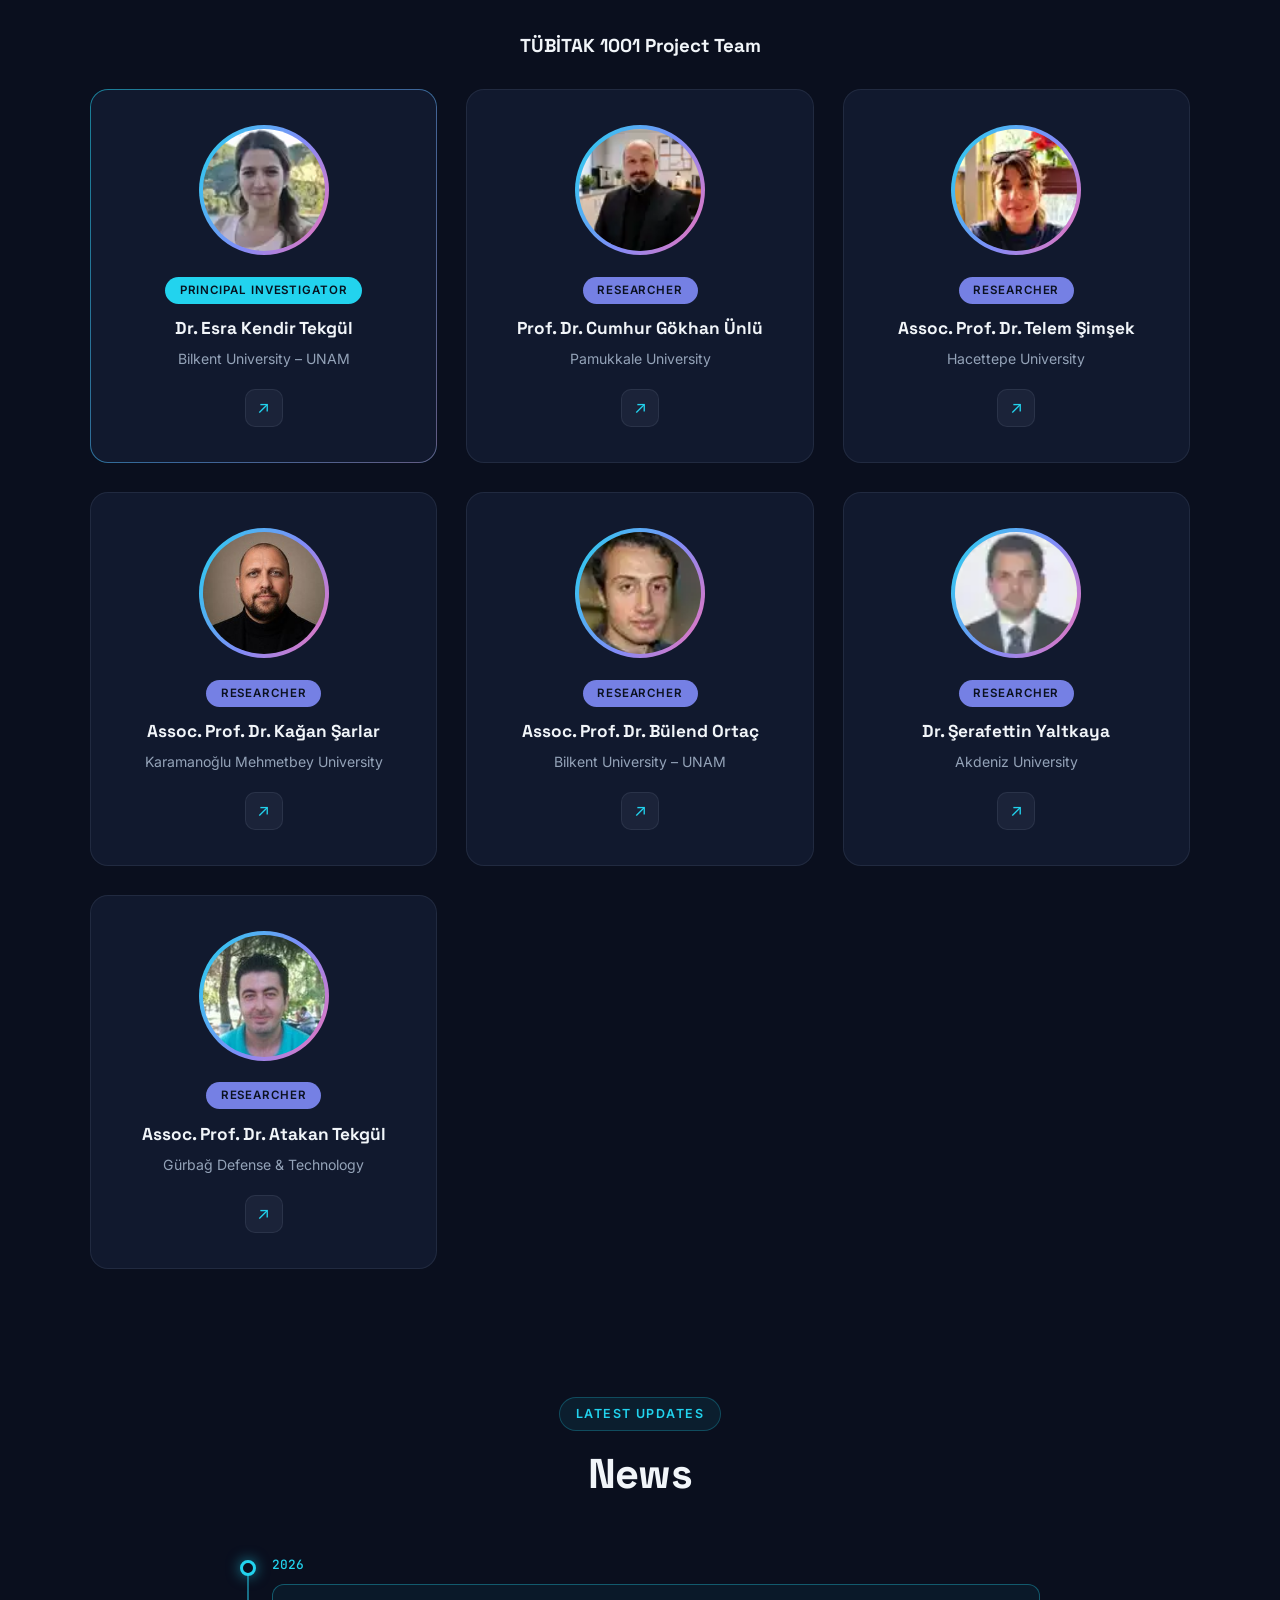
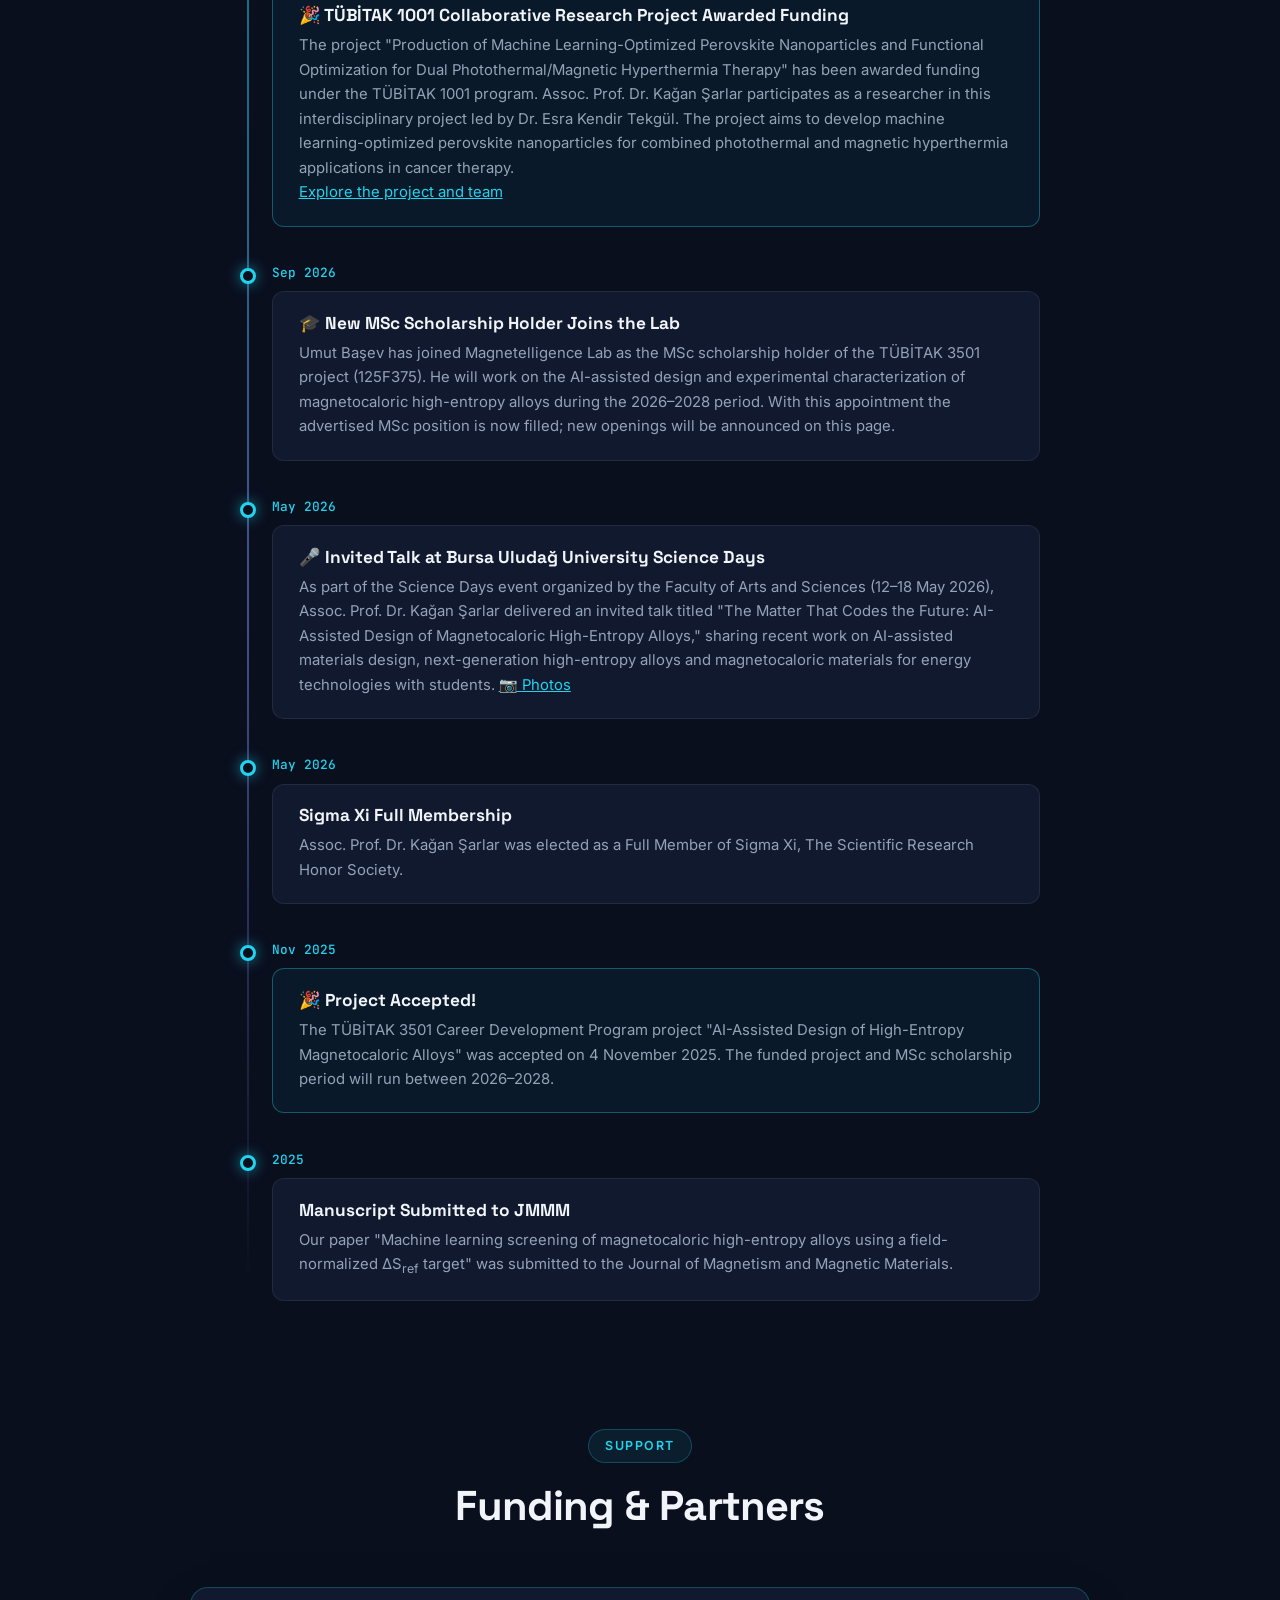
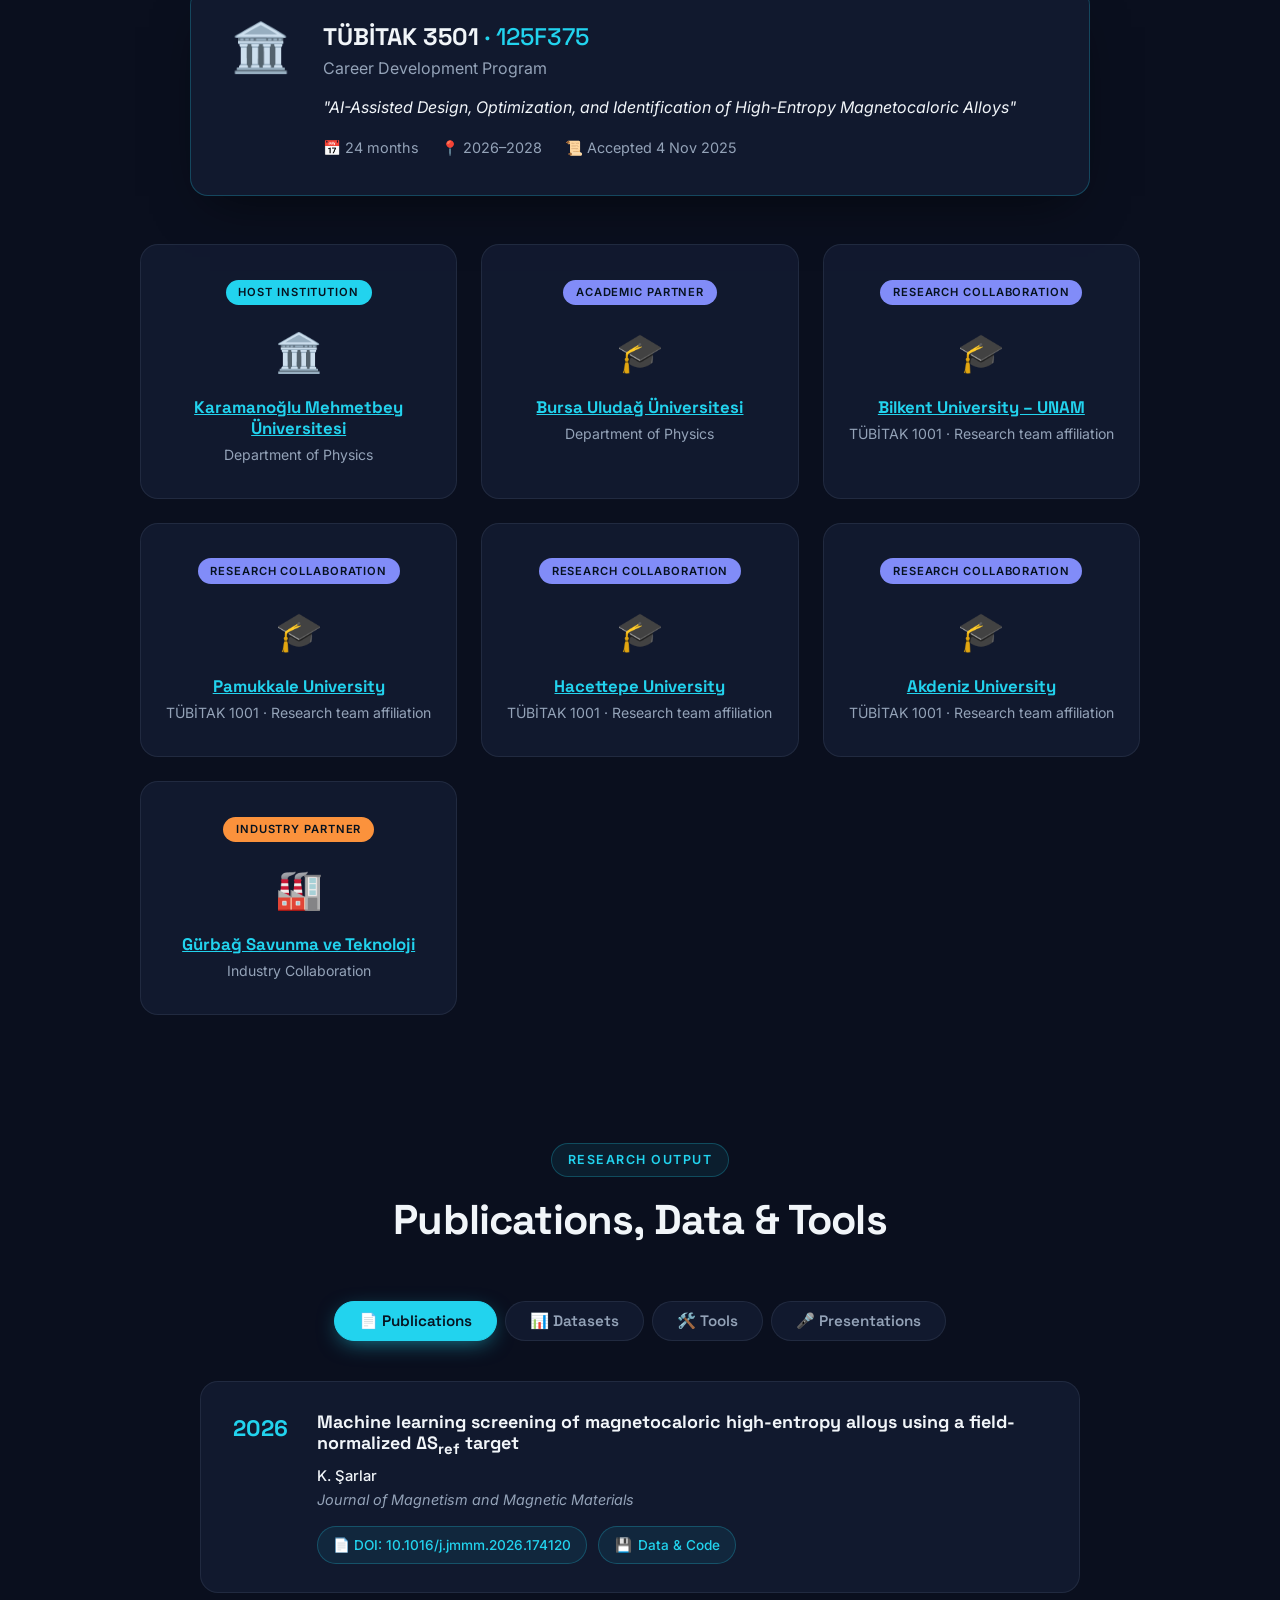
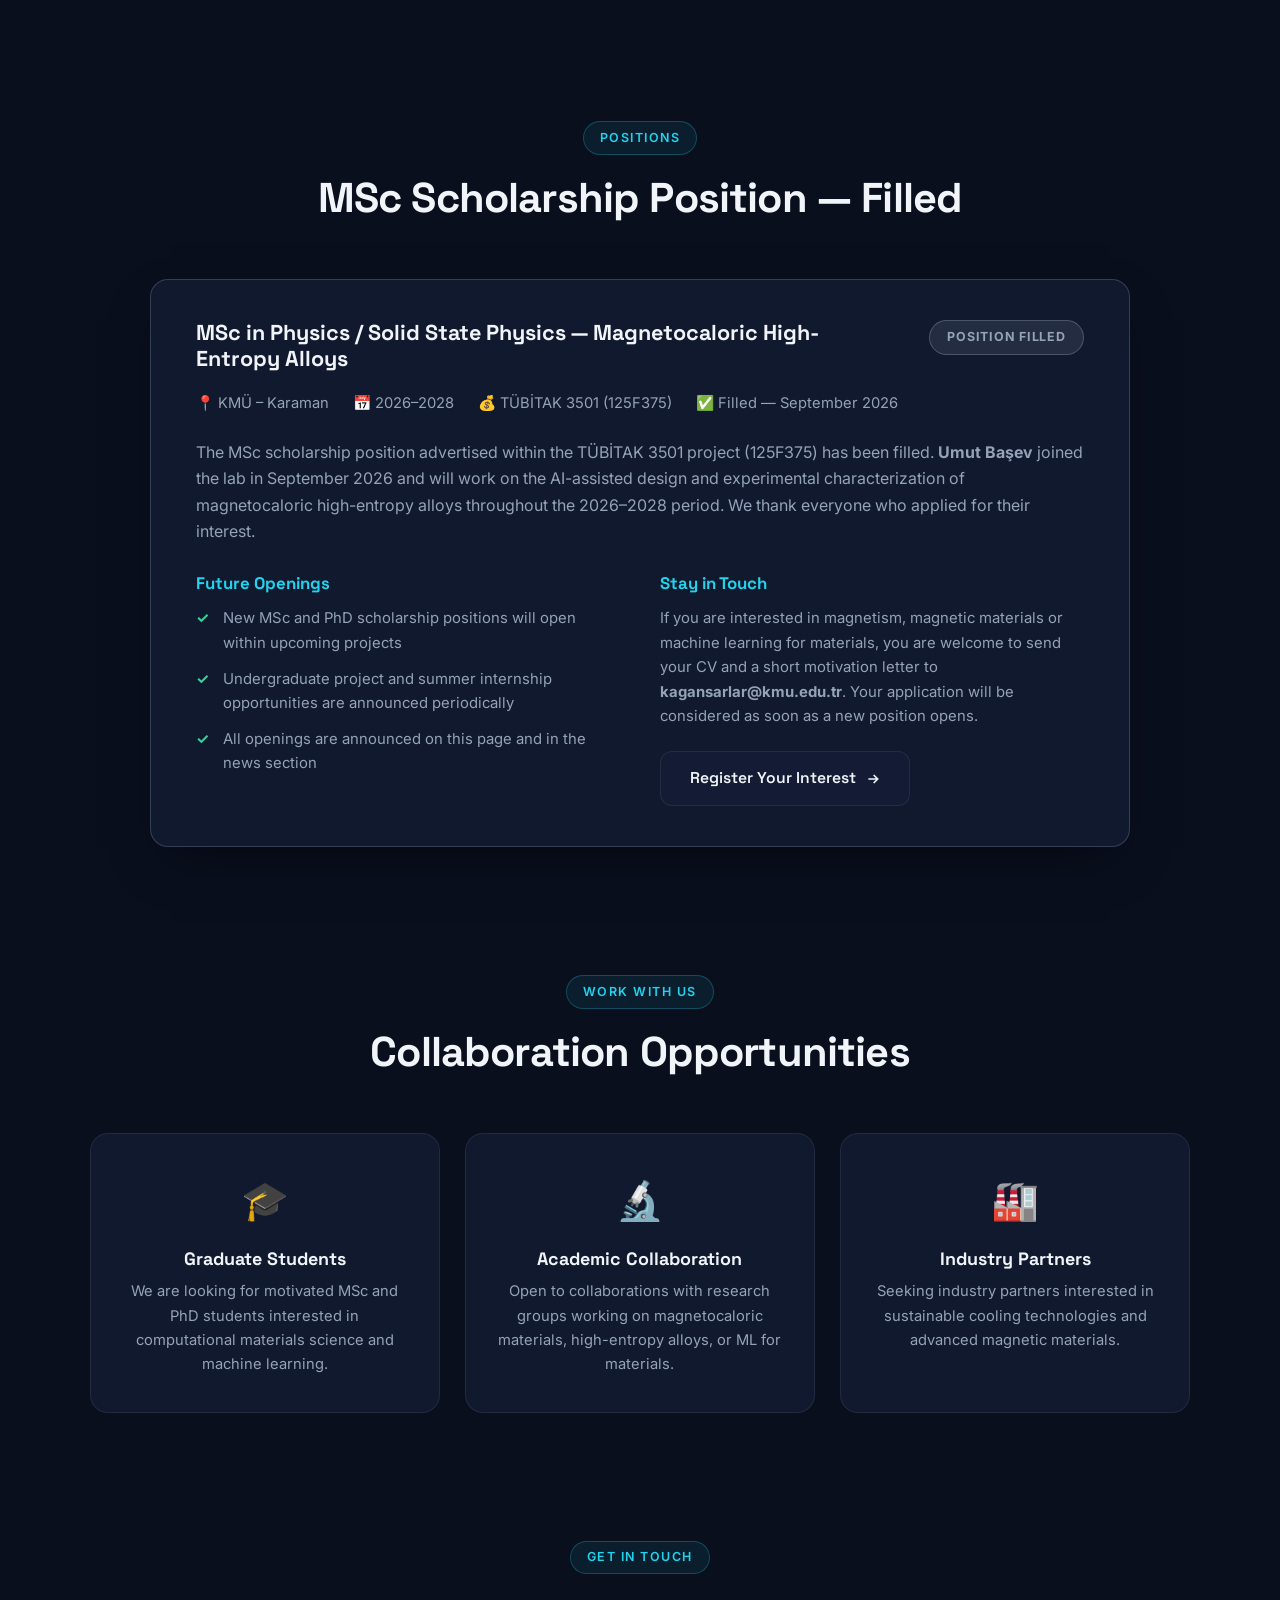
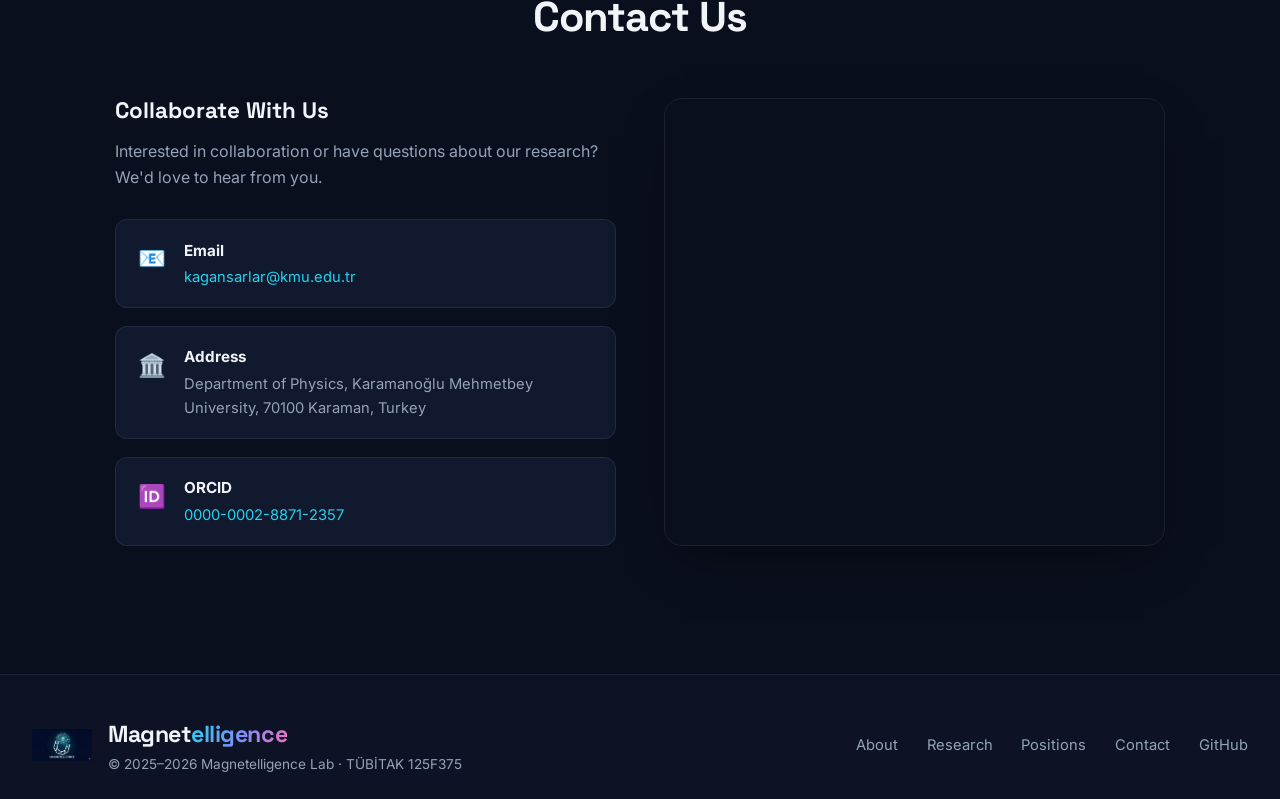
==== commit 836dded8: "Update collaborative team portraits and add institutional and LinkedIn announcement links" ====
--- a/index.html
+++ b/index.html
@@ -342,15 +342,15 @@
 
         
 <p style="max-width:860px;margin:1.5rem auto;text-align:center"><span class="lang-en">The project combines machine learning, nanomaterial synthesis and functional optimization to investigate dual photothermal and magnetic hyperthermia for potential cancer therapy applications.</span><span class="lang-tr">Proje, makine öğrenmesi, nanomalzeme sentezi ve fonksiyonel optimizasyonu bir araya getirerek kanser tedavisine yönelik çift kullanımlı fototermal ve manyetik hipertermi uygulamalarını araştırmayı amaçlamaktadır.</span></p>
-<p style="text-align:center;margin-bottom:2rem"><a href="https://kmu.edu.tr/fizik/duyuru/49318/tebrik/tr" target="_blank" rel="noopener"><span class="lang-en">Official university announcement</span><span class="lang-tr">Üniversitenin resmî duyurusu</span></a></p>
-<h3 style="text-align:center;margin:2rem 0"><span class="lang-en">TÜBİTAK 1001 Project Team</span><span class="lang-tr">TÜBİTAK 1001 Proje Ekibi</span></h3><div class="team-grid"><article class="team-card team-card-pi reveal"><div class="team-photo-wrap"><div class="team-photo collab-portrait" role="img" aria-label="Dr. Esra Kendir Tekgül" style="background-position:0% center"></div></div><span class="team-role-badge "><span class="lang-en">Principal Investigator</span><span class="lang-tr">Proje Yürütücüsü</span></span><h3 class="team-name"><span class="lang-en">Dr. Esra Kendir Tekgül</span><span class="lang-tr">Dr. Esra Kendir Tekgül</span></h3><p class="team-affiliation"><span class="lang-en">Bilkent University – UNAM</span><span class="lang-tr">Bilkent Üniversitesi – UNAM</span></p><div class="team-links"><a class="team-link" href="https://tr.linkedin.com/in/esra-kendir-tekg%C3%BCl-03a20763" target="_blank" rel="noopener" title="Profile">↗</a></div></article>
-<article class="team-card  reveal"><div class="team-photo-wrap"><div class="team-photo collab-portrait" role="img" aria-label="Prof. Dr. Cumhur Gökhan Ünlü" style="background-position:16.666666666666668% center"></div></div><span class="team-role-badge badge-alt"><span class="lang-en">Researcher</span><span class="lang-tr">Araştırmacı</span></span><h3 class="team-name"><span class="lang-en">Prof. Dr. Cumhur Gökhan Ünlü</span><span class="lang-tr">Prof. Dr. Cumhur Gökhan Ünlü</span></h3><p class="team-affiliation"><span class="lang-en">Pamukkale University</span><span class="lang-tr">Pamukkale Üniversitesi</span></p><div class="team-links"><a class="team-link" href="https://www.pau.edu.tr/cunlu" target="_blank" rel="noopener" title="Profile">↗</a></div></article>
-<article class="team-card  reveal"><div class="team-photo-wrap"><div class="team-photo collab-portrait" role="img" aria-label="Doç. Dr. Telem Şimşek" style="background-position:33.333333333333336% center"></div></div><span class="team-role-badge badge-alt"><span class="lang-en">Researcher</span><span class="lang-tr">Araştırmacı</span></span><h3 class="team-name"><span class="lang-en">Assoc. Prof. Dr. Telem Şimşek</span><span class="lang-tr">Doç. Dr. Telem Şimşek</span></h3><p class="team-affiliation"><span class="lang-en">Hacettepe University</span><span class="lang-tr">Hacettepe Üniversitesi</span></p><div class="team-links"><a class="team-link" href="https://avesis.hacettepe.edu.tr/telem" target="_blank" rel="noopener" title="Profile">↗</a></div></article>
-<article class="team-card  reveal"><div class="team-photo-wrap"><div class="team-photo collab-portrait" role="img" aria-label="Doç. Dr. Kağan Şarlar" style="background-position:50% center"></div></div><span class="team-role-badge badge-alt"><span class="lang-en">Researcher</span><span class="lang-tr">Araştırmacı</span></span><h3 class="team-name"><span class="lang-en">Assoc. Prof. Dr. Kağan Şarlar</span><span class="lang-tr">Doç. Dr. Kağan Şarlar</span></h3><p class="team-affiliation"><span class="lang-en">Karamanoğlu Mehmetbey University</span><span class="lang-tr">Karamanoğlu Mehmetbey Üniversitesi</span></p><div class="team-links"><a class="team-link" href="https://orcid.org/0000-0002-8871-2357" target="_blank" rel="noopener" title="Profile">↗</a></div></article>
-<article class="team-card  reveal"><div class="team-photo-wrap"><div class="team-photo collab-portrait" role="img" aria-label="Doç. Dr. Bülend Ortaç" style="background-position:66.66666666666667% center"></div></div><span class="team-role-badge badge-alt"><span class="lang-en">Researcher</span><span class="lang-tr">Araştırmacı</span></span><h3 class="team-name"><span class="lang-en">Assoc. Prof. Dr. Bülend Ortaç</span><span class="lang-tr">Doç. Dr. Bülend Ortaç</span></h3><p class="team-affiliation"><span class="lang-en">Bilkent University – UNAM</span><span class="lang-tr">Bilkent Üniversitesi – UNAM</span></p><div class="team-links"><a class="team-link" href="https://www.bilkent.edu.tr/phonedir/p/p8681.htm" target="_blank" rel="noopener" title="Profile">↗</a></div></article>
+<p style="text-align:center;margin-bottom:2rem"><a href="https://kmu.edu.tr/fizik/duyuru/49318/tebrik/tr" target="_blank" rel="noopener"><span class="lang-en">Official university announcement</span><span class="lang-tr">Üniversitenin resmî duyurusu</span></a> <span aria-hidden="true"> | </span> <a href="https://lnkd.in/p/dfzSTRPH" target="_blank" rel="noopener"><span class="lang-en">Principal investigator’s LinkedIn announcement</span><span class="lang-tr">Proje yürütücüsünün LinkedIn duyurusu</span></a></p>
+<h3 style="text-align:center;margin:2rem 0"><span class="lang-en">TÜBİTAK 1001 Project Team</span><span class="lang-tr">TÜBİTAK 1001 Proje Ekibi</span></h3><div class="team-grid"><article class="team-card team-card-pi reveal"><div class="team-photo-wrap"><img class="team-photo" src="[data-uri]" alt="Dr. Esra Kendir Tekgül" loading="lazy" style="width:100%;height:100%;object-fit:cover;aspect-ratio:1"></div><span class="team-role-badge "><span class="lang-en">Principal Investigator</span><span class="lang-tr">Proje Yürütücüsü</span></span><h3 class="team-name"><span class="lang-en">Dr. Esra Kendir Tekgül</span><span class="lang-tr">Dr. Esra Kendir Tekgül</span></h3><p class="team-affiliation"><span class="lang-en">Bilkent University – UNAM</span><span class="lang-tr">Bilkent Üniversitesi – UNAM</span></p><div class="team-links"><a class="team-link" href="https://tr.linkedin.com/in/esra-kendir-tekg%C3%BCl-03a20763" target="_blank" rel="noopener" title="Profile">↗</a></div></article>
+<article class="team-card  reveal"><div class="team-photo-wrap"><img class="team-photo" src="[data-uri]" alt="Prof. Dr. Cumhur Gökhan Ünlü" loading="lazy" style="width:100%;height:100%;object-fit:cover;aspect-ratio:1"></div><span class="team-role-badge badge-alt"><span class="lang-en">Researcher</span><span class="lang-tr">Araştırmacı</span></span><h3 class="team-name"><span class="lang-en">Prof. Dr. Cumhur Gökhan Ünlü</span><span class="lang-tr">Prof. Dr. Cumhur Gökhan Ünlü</span></h3><p class="team-affiliation"><span class="lang-en">Pamukkale University</span><span class="lang-tr">Pamukkale Üniversitesi</span></p><div class="team-links"><a class="team-link" href="https://www.pau.edu.tr/cunlu" target="_blank" rel="noopener" title="Profile">↗</a></div></article>
+<article class="team-card  reveal"><div class="team-photo-wrap"><img class="team-photo" src="[data-uri]" alt="Doç. Dr. Telem Şimşek" loading="lazy" style="width:100%;height:100%;object-fit:cover;aspect-ratio:1"></div><span class="team-role-badge badge-alt"><span class="lang-en">Researcher</span><span class="lang-tr">Araştırmacı</span></span><h3 class="team-name"><span class="lang-en">Assoc. Prof. Dr. Telem Şimşek</span><span class="lang-tr">Doç. Dr. Telem Şimşek</span></h3><p class="team-affiliation"><span class="lang-en">Hacettepe University</span><span class="lang-tr">Hacettepe Üniversitesi</span></p><div class="team-links"><a class="team-link" href="https://avesis.hacettepe.edu.tr/telem" target="_blank" rel="noopener" title="Profile">↗</a></div></article>
+<article class="team-card  reveal"><div class="team-photo-wrap"><img class="team-photo" src="assets/kagan.jpg" alt="Doç. Dr. Kağan Şarlar" loading="lazy" style="width:100%;height:100%;object-fit:cover;aspect-ratio:1"></div><span class="team-role-badge badge-alt"><span class="lang-en">Researcher</span><span class="lang-tr">Araştırmacı</span></span><h3 class="team-name"><span class="lang-en">Assoc. Prof. Dr. Kağan Şarlar</span><span class="lang-tr">Doç. Dr. Kağan Şarlar</span></h3><p class="team-affiliation"><span class="lang-en">Karamanoğlu Mehmetbey University</span><span class="lang-tr">Karamanoğlu Mehmetbey Üniversitesi</span></p><div class="team-links"><a class="team-link" href="https://orcid.org/0000-0002-8871-2357" target="_blank" rel="noopener" title="Profile">↗</a></div></article>
+<article class="team-card  reveal"><div class="team-photo-wrap"><img class="team-photo" src="[data-uri]" alt="Doç. Dr. Bülend Ortaç" loading="lazy" style="width:100%;height:100%;object-fit:cover;aspect-ratio:1"></div><span class="team-role-badge badge-alt"><span class="lang-en">Researcher</span><span class="lang-tr">Araştırmacı</span></span><h3 class="team-name"><span class="lang-en">Assoc. Prof. Dr. Bülend Ortaç</span><span class="lang-tr">Doç. Dr. Bülend Ortaç</span></h3><p class="team-affiliation"><span class="lang-en">Bilkent University – UNAM</span><span class="lang-tr">Bilkent Üniversitesi – UNAM</span></p><div class="team-links"><a class="team-link" href="https://www.bilkent.edu.tr/phonedir/p/p8681.htm" target="_blank" rel="noopener" title="Profile">↗</a></div></article>
 <article class="team-card  reveal"><div class="team-photo-wrap"><div class="team-photo collab-portrait" role="img" aria-label="Dr. Şerafettin Yaltkaya" style="background-position:83.33333333333333% center"></div></div><span class="team-role-badge badge-alt"><span class="lang-en">Researcher</span><span class="lang-tr">Araştırmacı</span></span><h3 class="team-name"><span class="lang-en">Dr. Şerafettin Yaltkaya</span><span class="lang-tr">Dr. Şerafettin Yaltkaya</span></h3><p class="team-affiliation"><span class="lang-en">Akdeniz University</span><span class="lang-tr">Akdeniz Üniversitesi</span></p><div class="team-links"><a class="team-link" href="https://avesis.akdeniz.edu.tr/yaltkaya" target="_blank" rel="noopener" title="Profile">↗</a></div></article>
-<article class="team-card  reveal"><div class="team-photo-wrap"><div class="team-photo collab-portrait" role="img" aria-label="Doç. Dr. Atakan Tekgül" style="background-position:100% center"></div></div><span class="team-role-badge badge-alt"><span class="lang-en">Researcher</span><span class="lang-tr">Araştırmacı</span></span><h3 class="team-name"><span class="lang-en">Assoc. Prof. Dr. Atakan Tekgül</span><span class="lang-tr">Doç. Dr. Atakan Tekgül</span></h3><p class="team-affiliation"><span class="lang-en">Gürbağ Defense &amp; Technology</span><span class="lang-tr">Gürbağ Savunma ve Teknoloji</span></p><div class="team-links"><a class="team-link" href="https://www.linkedin.com/in/associate-professor-ph-d-atakan-tekgul-ba3b6477/" target="_blank" rel="noopener" title="Profile">↗</a></div></article></div>
-<p style="text-align:center;font-size:.85rem;margin-top:1rem"><span class="lang-en">Portraits: project announcement supplied by the research team.</span><span class="lang-tr">Fotoğraflar: araştırma ekibinin paylaştığı proje duyurusu.</span></p>
+<article class="team-card  reveal"><div class="team-photo-wrap"><img class="team-photo" src="assets/atakan.png" alt="Doç. Dr. Atakan Tekgül" loading="lazy" style="width:100%;height:100%;object-fit:cover;aspect-ratio:1"></div><span class="team-role-badge badge-alt"><span class="lang-en">Researcher</span><span class="lang-tr">Araştırmacı</span></span><h3 class="team-name"><span class="lang-en">Assoc. Prof. Dr. Atakan Tekgül</span><span class="lang-tr">Doç. Dr. Atakan Tekgül</span></h3><p class="team-affiliation"><span class="lang-en">Gürbağ Defense &amp; Technology</span><span class="lang-tr">Gürbağ Savunma ve Teknoloji</span></p><div class="team-links"><a class="team-link" href="https://www.linkedin.com/in/associate-professor-ph-d-atakan-tekgul-ba3b6477/" target="_blank" rel="noopener" title="Profile">↗</a></div></article></div>
+
 </section>
 
     <!-- ============ NEWS ============ -->
@@ -443,13 +443,13 @@
             <div class="partner-card partner-host reveal">
                 <span class="partner-badge"><span class="lang-en">Host Institution</span><span class="lang-tr">Ev Sahibi Kurum</span></span>
                 <div class="partner-logo">🏛️</div>
-                <h4>Karamanoğlu Mehmetbey Üniversitesi</h4>
+                <h4><a href="https://www.kmu.edu.tr/" target="_blank" rel="noopener">Karamanoğlu Mehmetbey Üniversitesi</a></h4>
                 <p><span class="lang-en">Department of Physics</span><span class="lang-tr">Fizik Bölümü</span></p>
             </div>
             <div class="partner-card reveal">
                 <span class="partner-badge badge-collab"><span class="lang-en">Academic Partner</span><span class="lang-tr">Akademik Ortak</span></span>
                 <div class="partner-logo">🎓</div>
-                <h4>Bursa Uludağ Üniversitesi</h4>
+                <h4><a href="https://www.uludag.edu.tr/" target="_blank" rel="noopener">Bursa Uludağ Üniversitesi</a></h4>
                 <p><span class="lang-en">Department of Physics</span><span class="lang-tr">Fizik Bölümü</span></p>
             </div>
 <div class="partner-card reveal"><span class="partner-badge badge-collab"><span class="lang-en">Research Collaboration</span><span class="lang-tr">Akademik İş Birliği</span></span><div class="partner-logo">🎓</div><h4><a href="https://unam.bilkent.edu.tr/" target="_blank" rel="noopener"><span class="lang-en">Bilkent University – UNAM</span><span class="lang-tr">Bilkent Üniversitesi – UNAM</span></a></h4><p><span class="lang-en">TÜBİTAK 1001 · Research team affiliation</span><span class="lang-tr">TÜBİTAK 1001 · Araştırma ekibinin kurumu</span></p></div>
@@ -459,7 +459,7 @@
             <div class="partner-card reveal">
                 <span class="partner-badge badge-industry"><span class="lang-en">Industry Partner</span><span class="lang-tr">Sanayi Ortağı</span></span>
                 <div class="partner-logo">🏭</div>
-                <h4>Gürbağ Savunma ve Teknoloji</h4>
+                <h4><a href="https://www.gurbagsavunma.com/" target="_blank" rel="noopener">Gürbağ Savunma ve Teknoloji</a></h4>
                 <p><span class="lang-en">Industry Collaboration</span><span class="lang-tr">Sanayi İşbirliği</span></p>
             </div>
         </div>
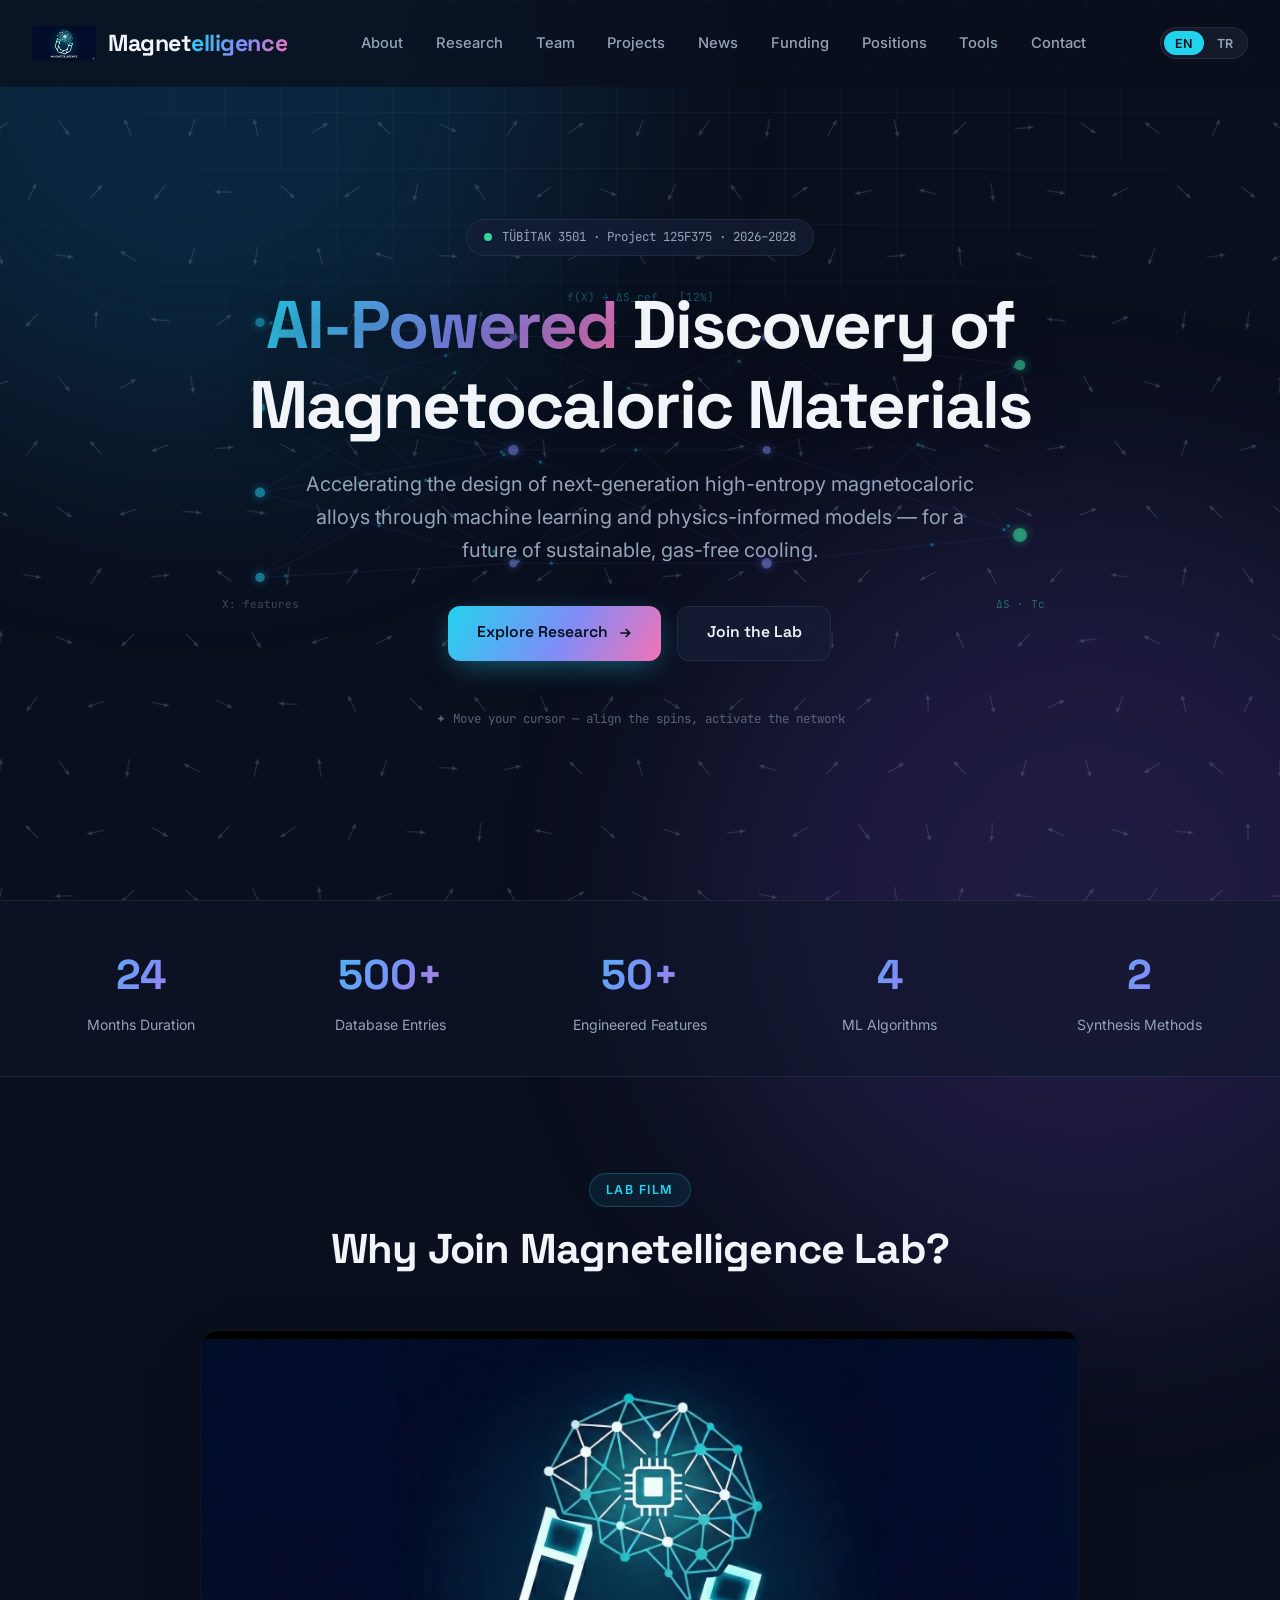
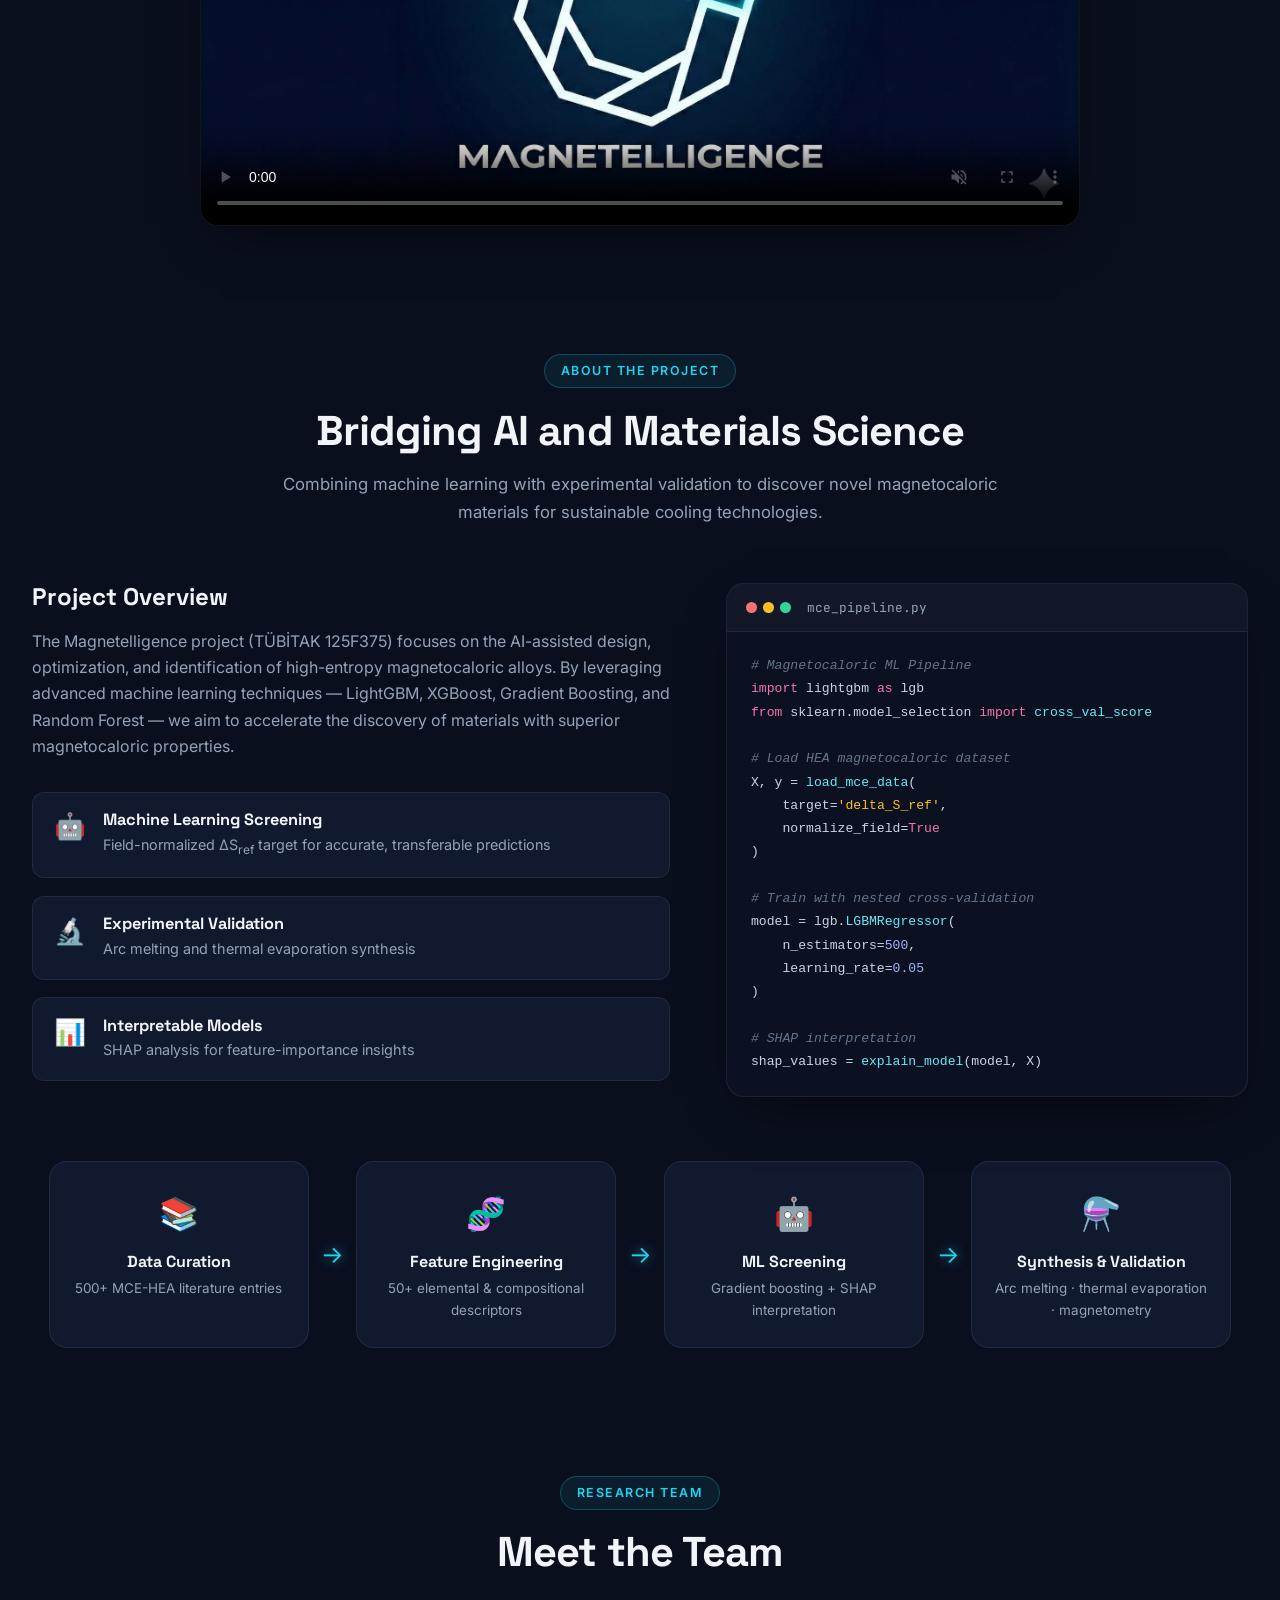
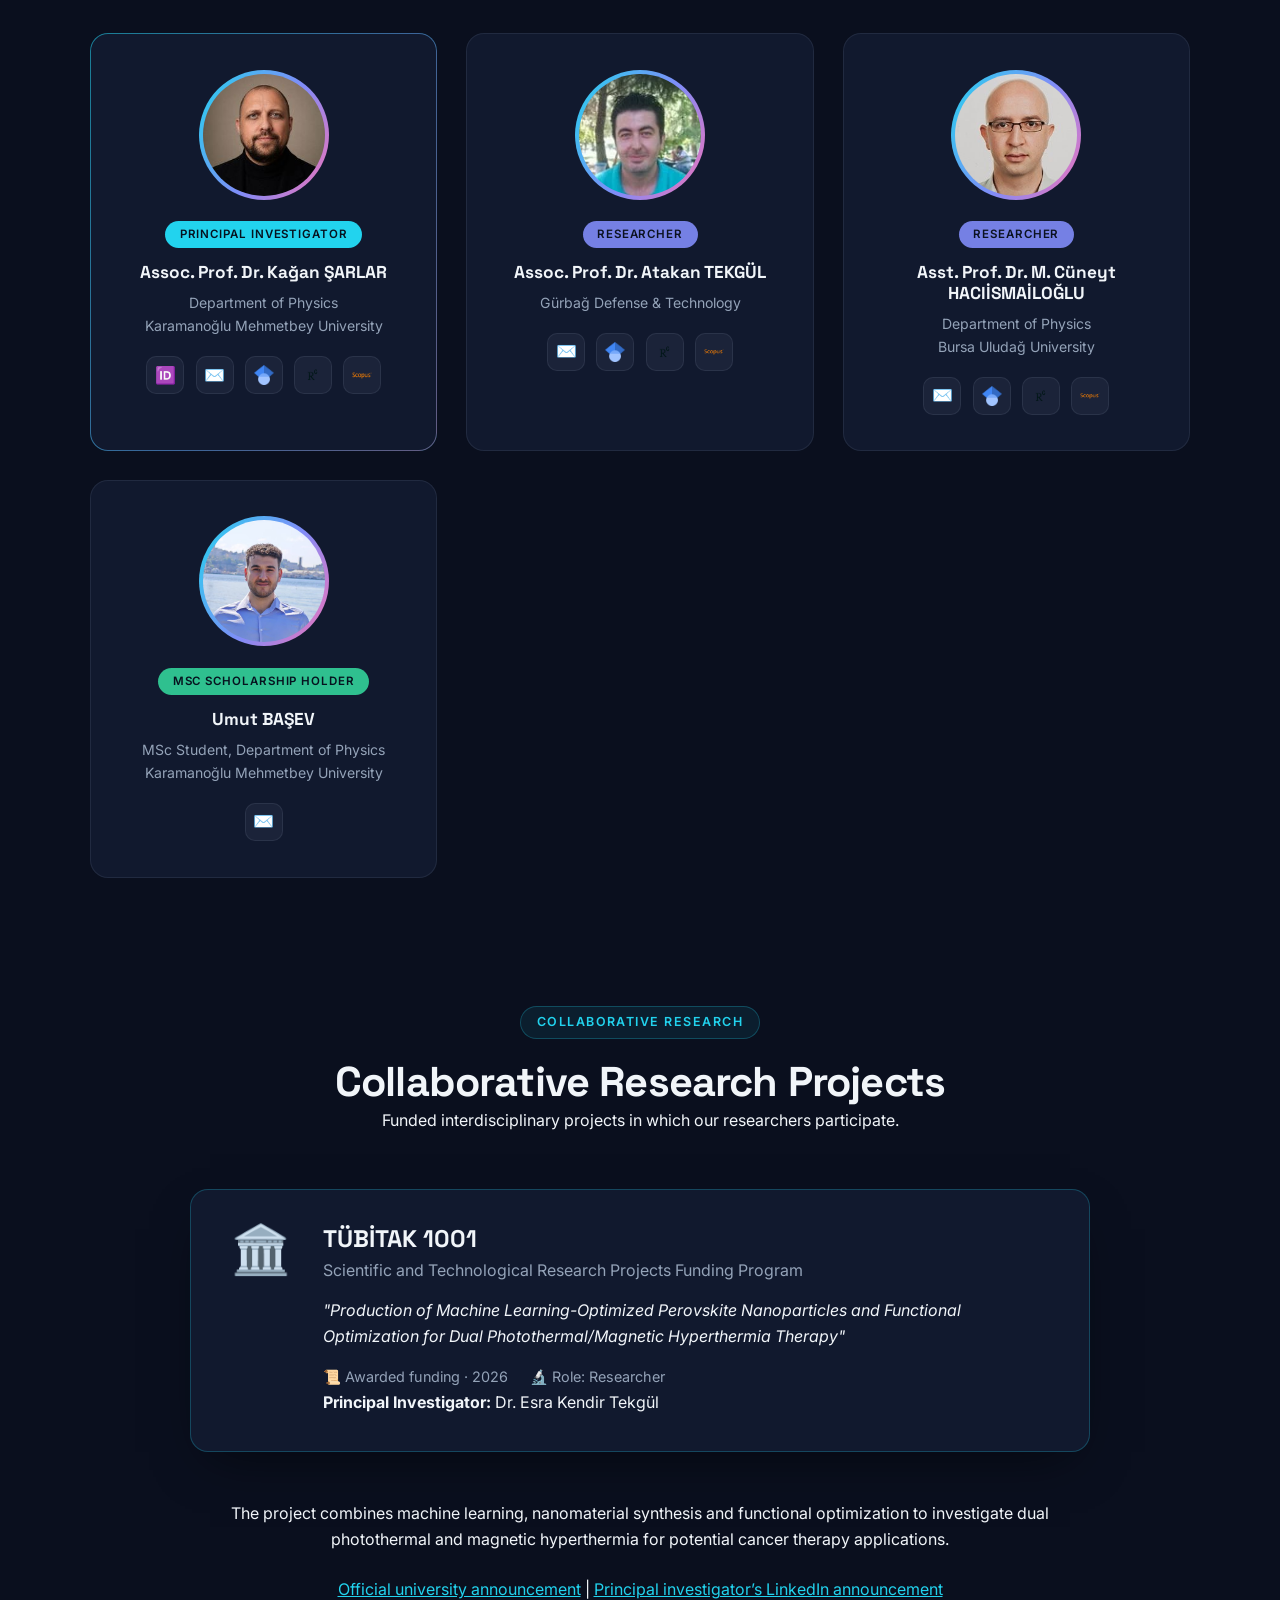
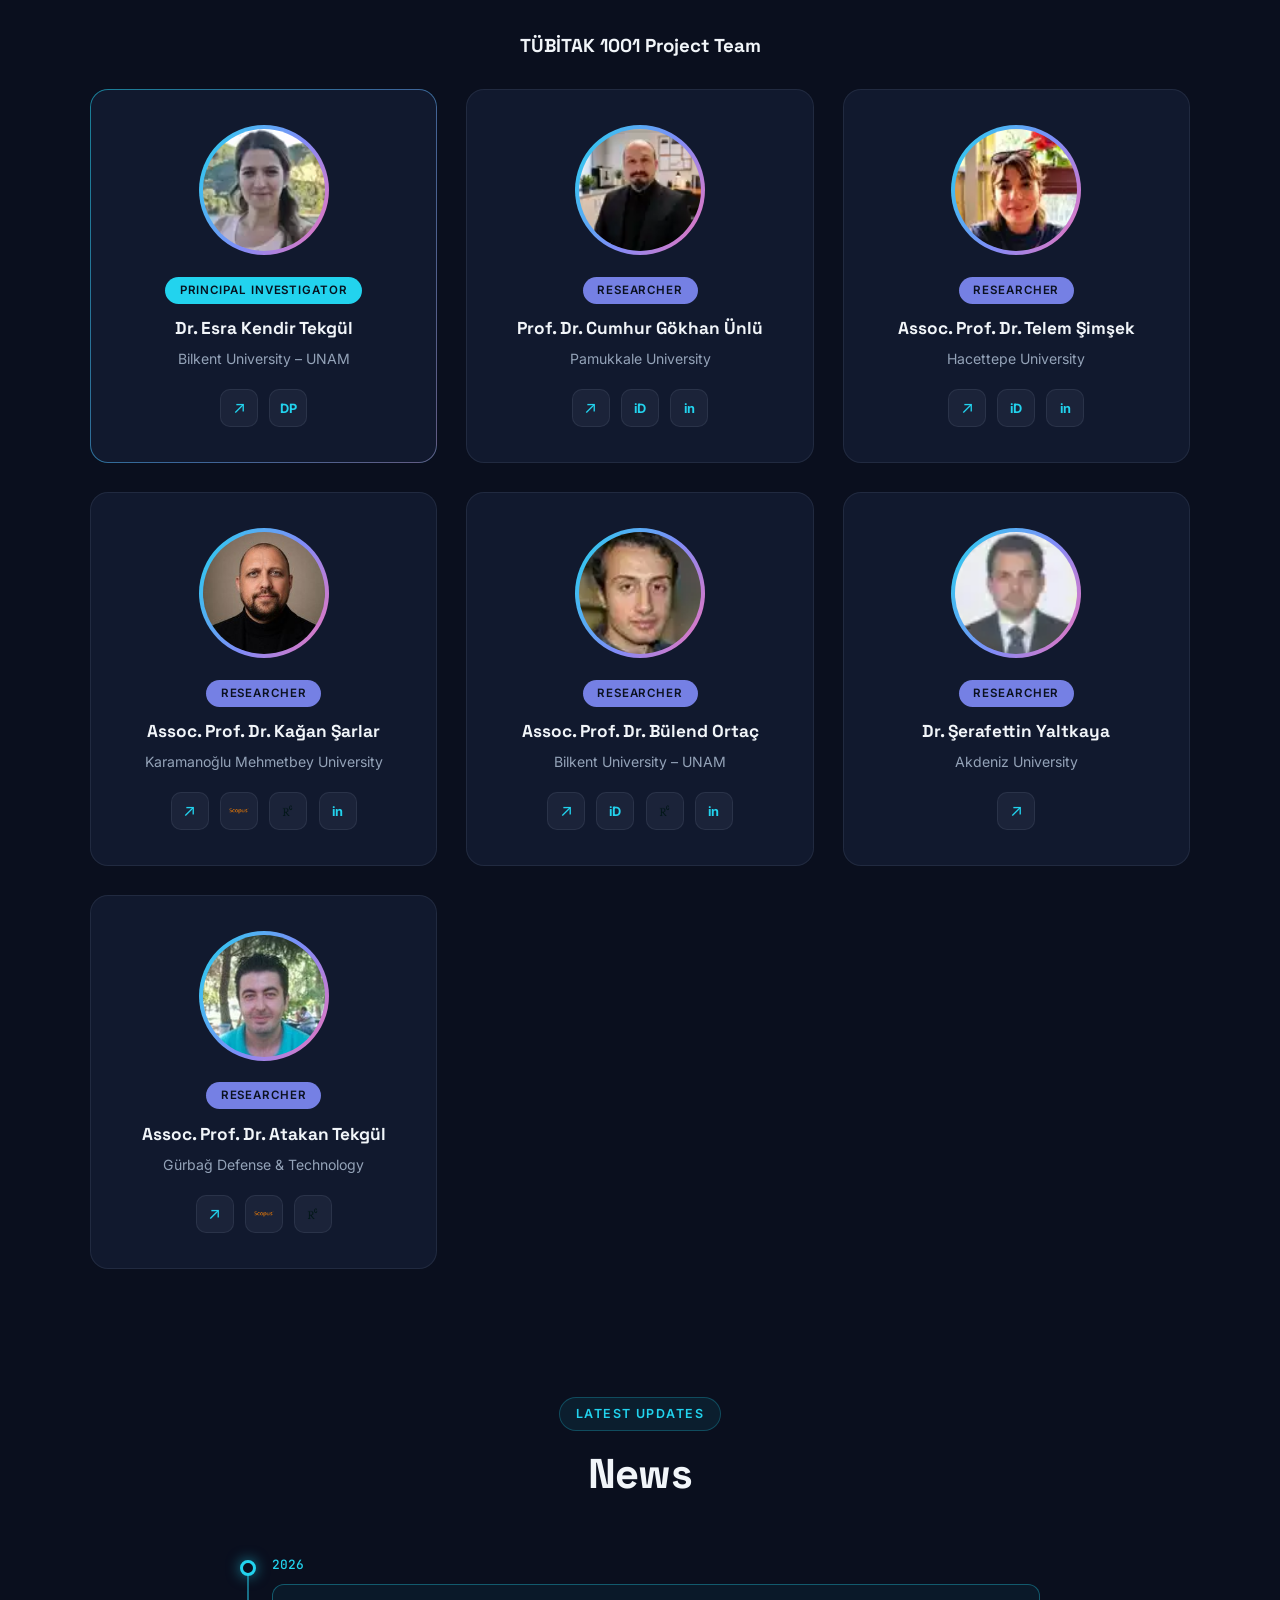
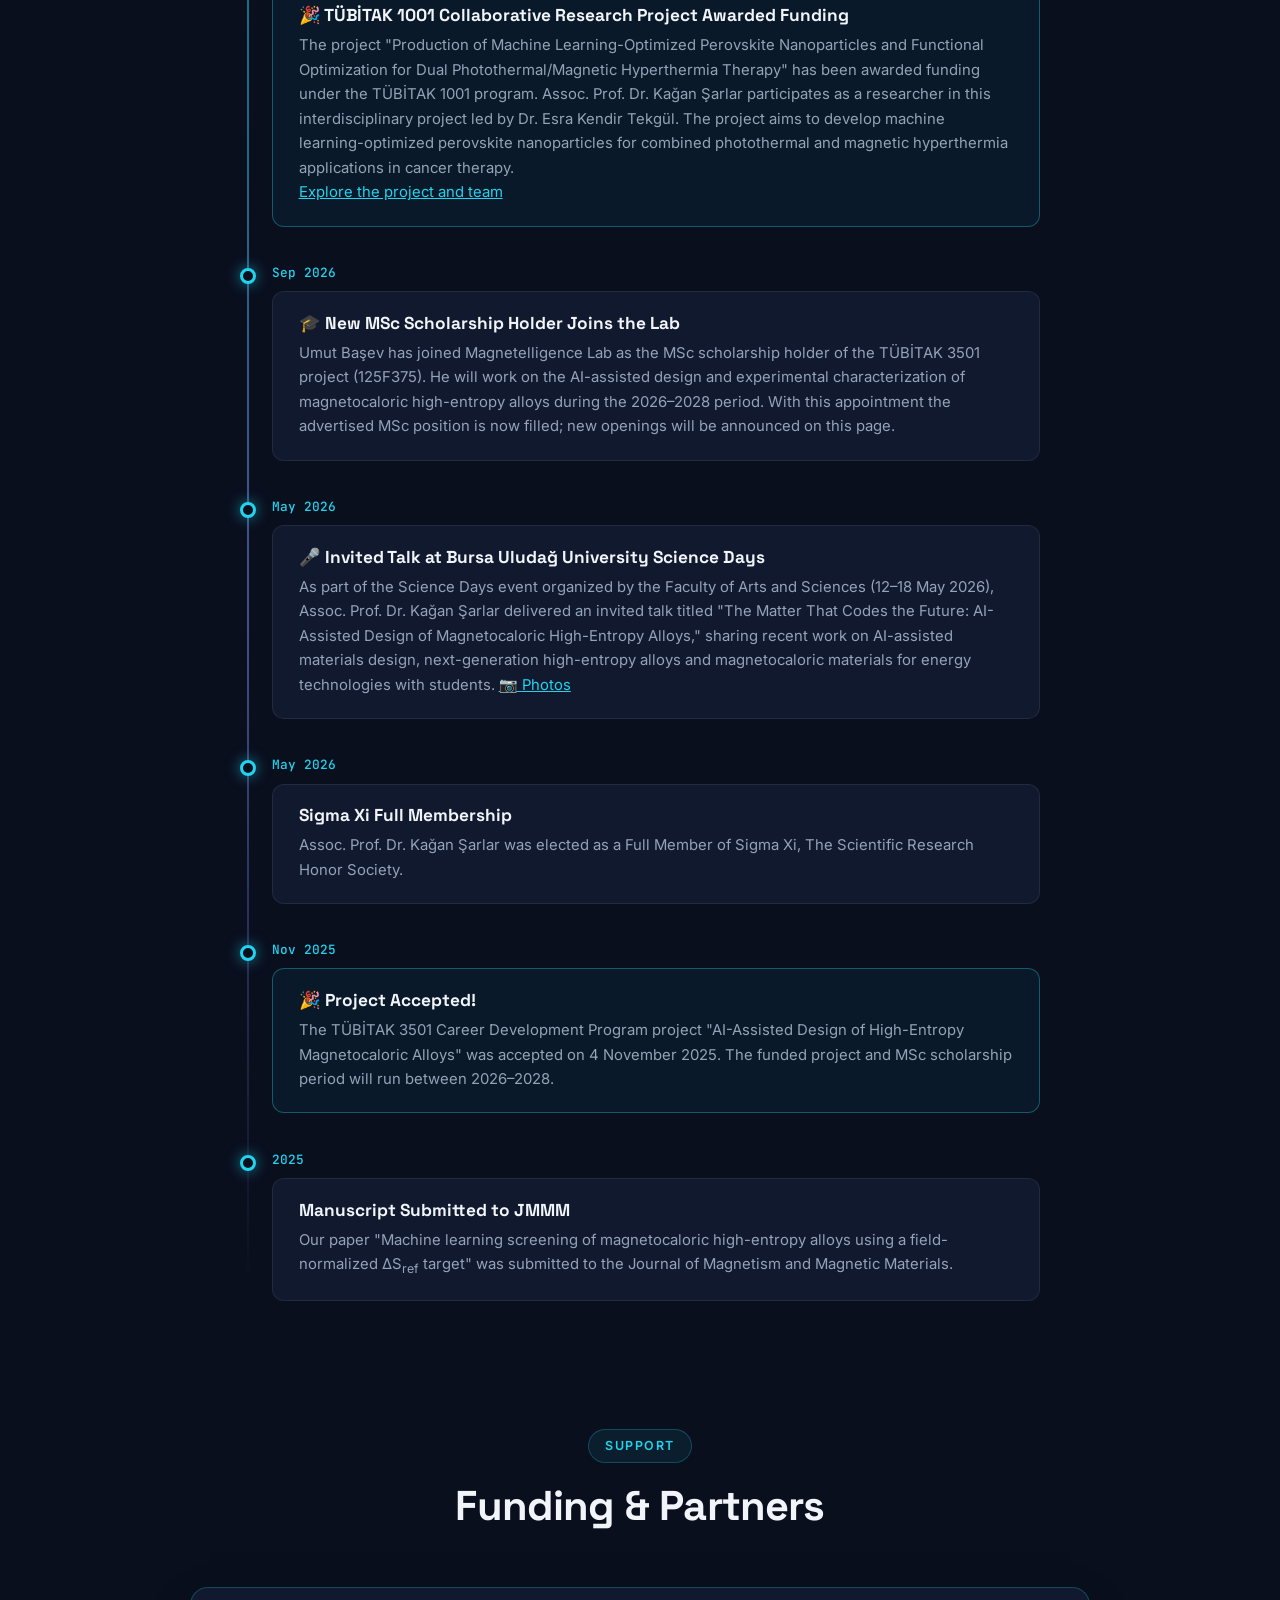
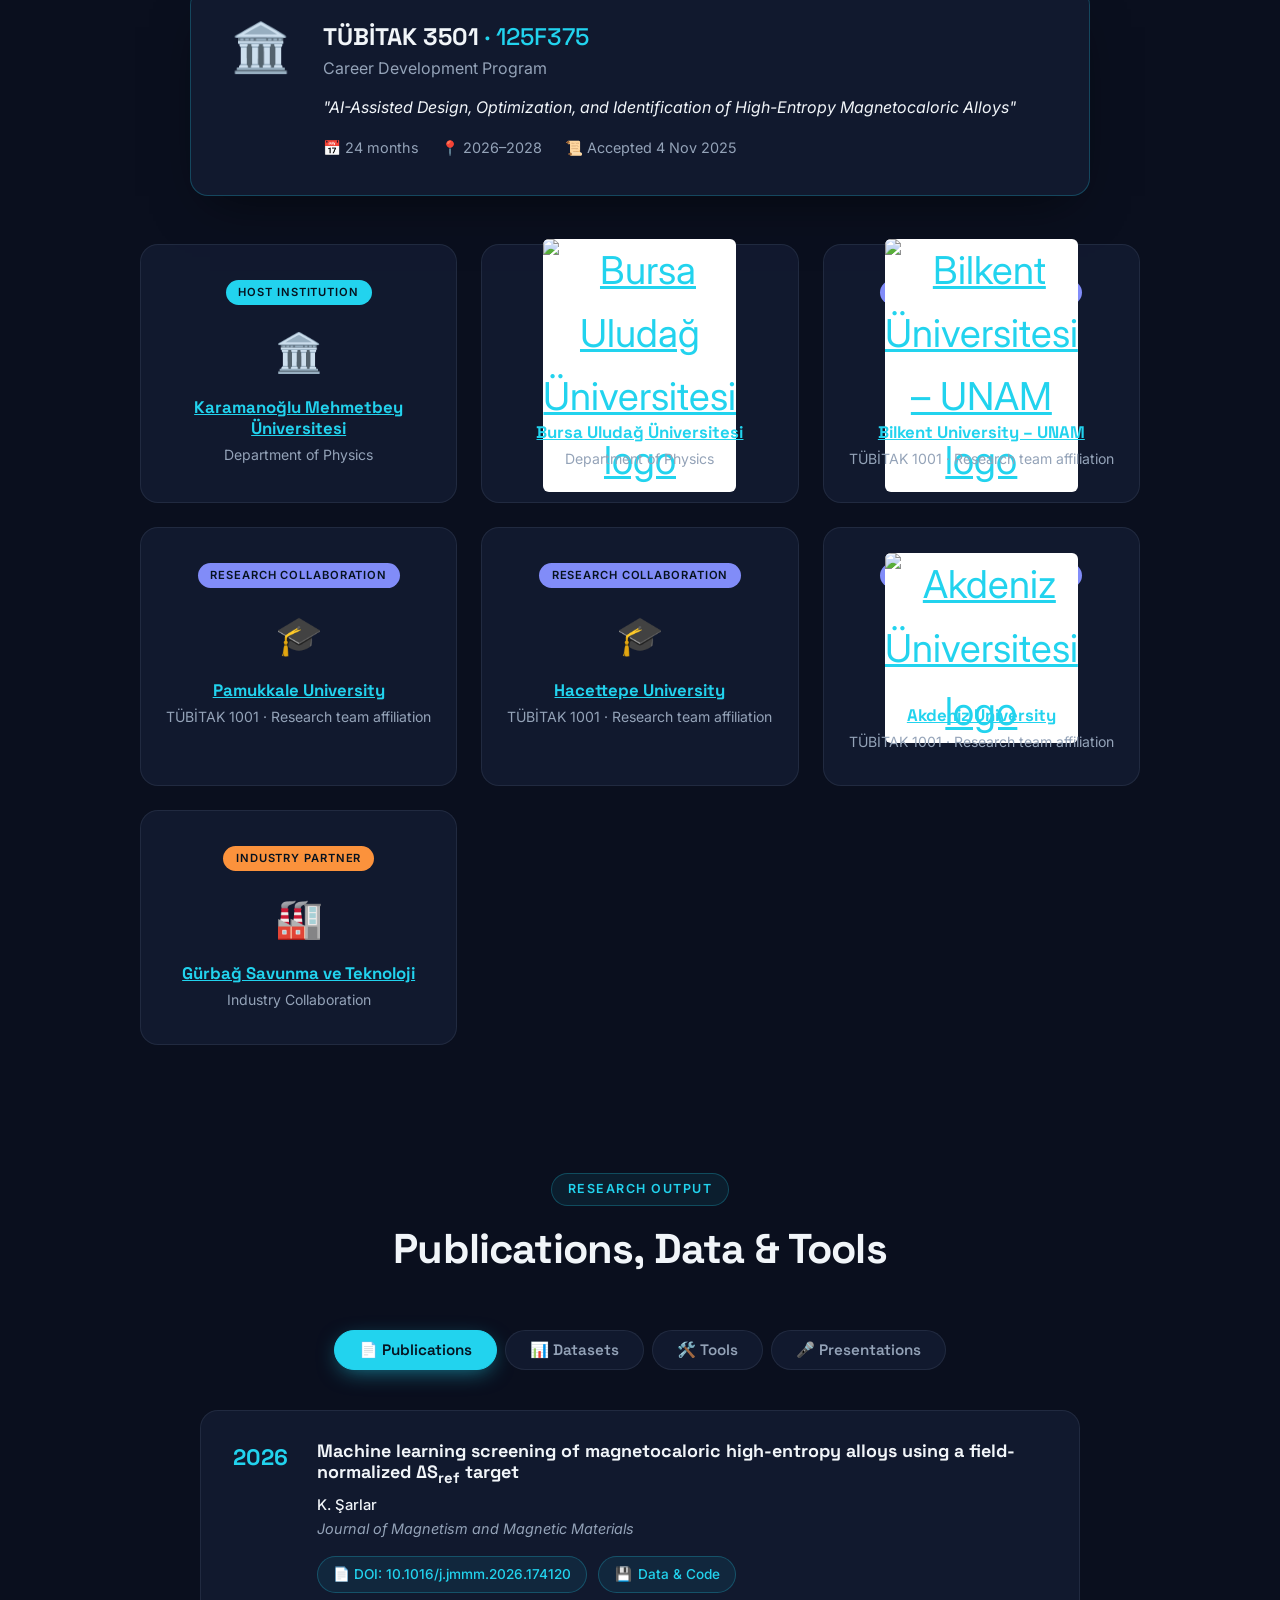
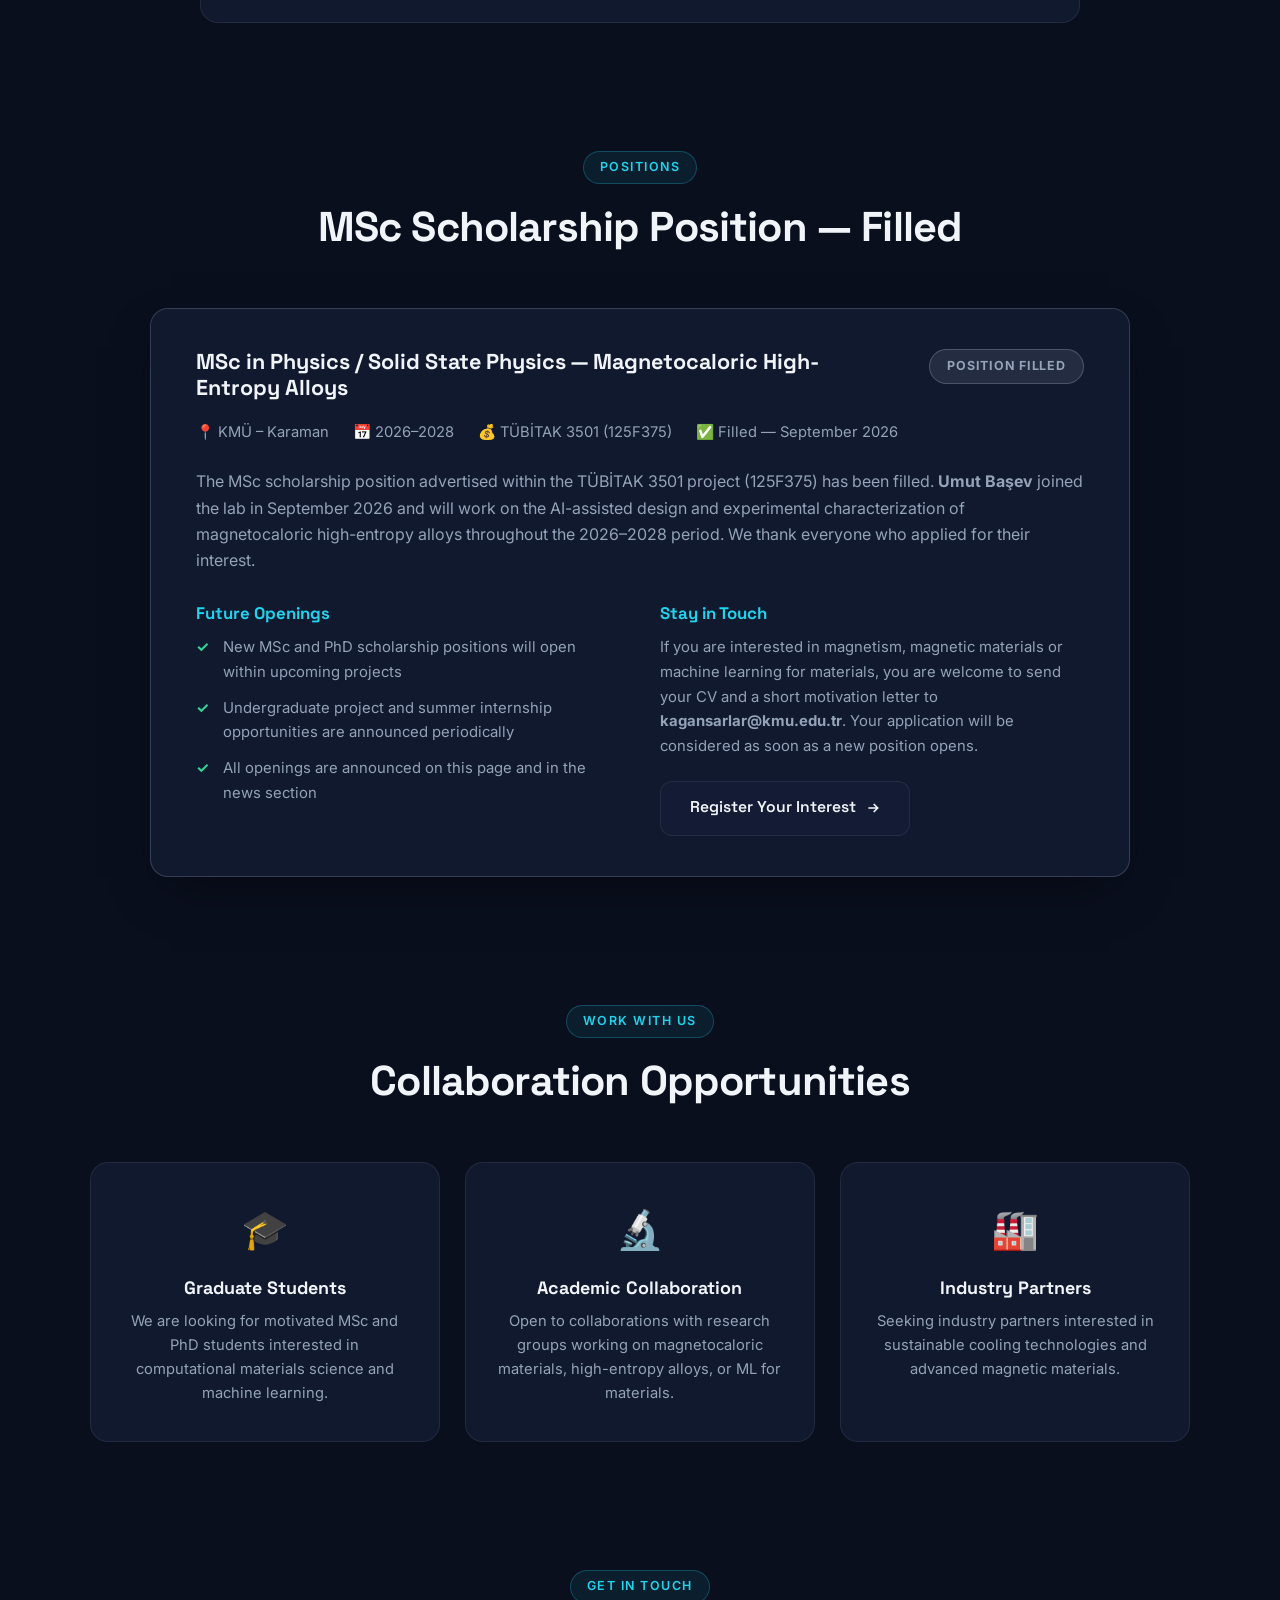
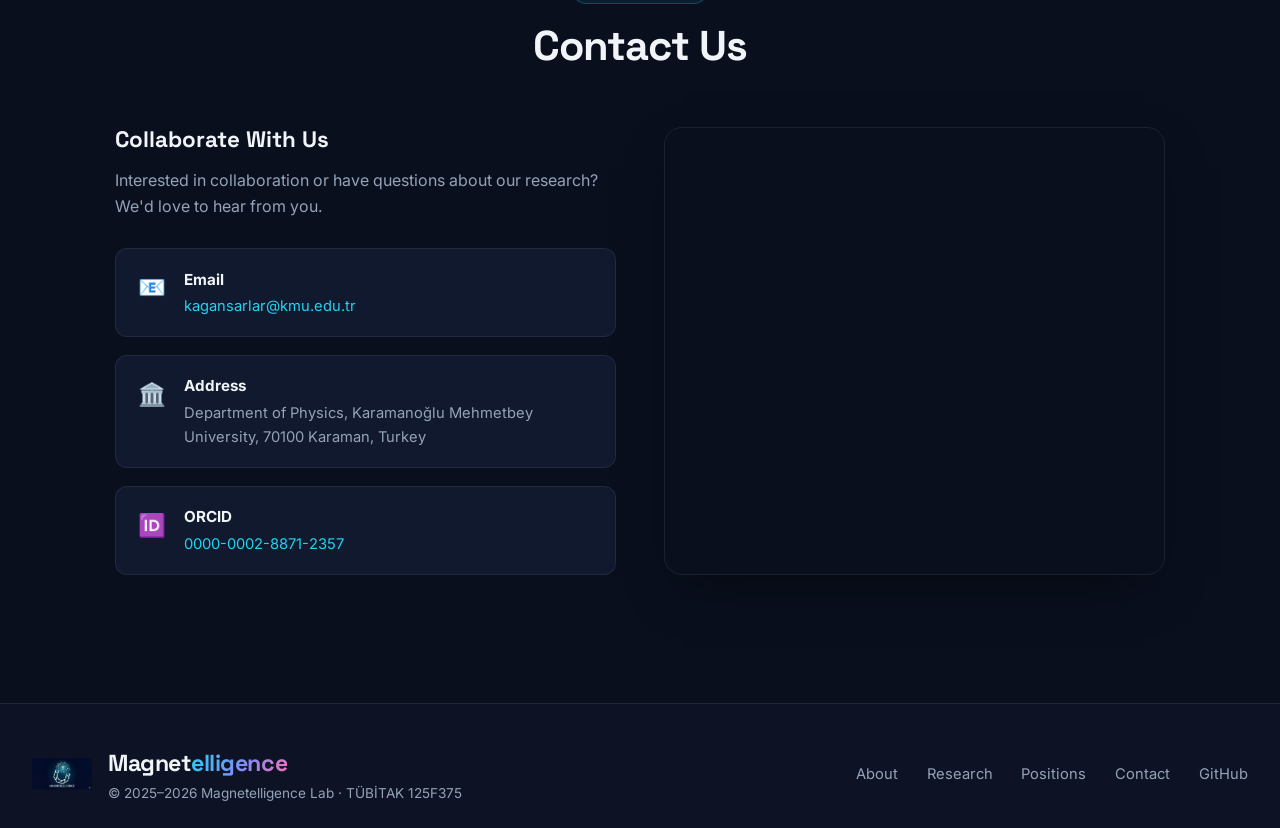
==== commit b0a9a185: "Add verified researcher identifiers and official institutional logo links" ====
--- a/index.html
+++ b/index.html
@@ -343,13 +343,13 @@
         
 <p style="max-width:860px;margin:1.5rem auto;text-align:center"><span class="lang-en">The project combines machine learning, nanomaterial synthesis and functional optimization to investigate dual photothermal and magnetic hyperthermia for potential cancer therapy applications.</span><span class="lang-tr">Proje, makine öğrenmesi, nanomalzeme sentezi ve fonksiyonel optimizasyonu bir araya getirerek kanser tedavisine yönelik çift kullanımlı fototermal ve manyetik hipertermi uygulamalarını araştırmayı amaçlamaktadır.</span></p>
 <p style="text-align:center;margin-bottom:2rem"><a href="https://kmu.edu.tr/fizik/duyuru/49318/tebrik/tr" target="_blank" rel="noopener"><span class="lang-en">Official university announcement</span><span class="lang-tr">Üniversitenin resmî duyurusu</span></a> <span aria-hidden="true"> | </span> <a href="https://lnkd.in/p/dfzSTRPH" target="_blank" rel="noopener"><span class="lang-en">Principal investigator’s LinkedIn announcement</span><span class="lang-tr">Proje yürütücüsünün LinkedIn duyurusu</span></a></p>
-<h3 style="text-align:center;margin:2rem 0"><span class="lang-en">TÜBİTAK 1001 Project Team</span><span class="lang-tr">TÜBİTAK 1001 Proje Ekibi</span></h3><div class="team-grid"><article class="team-card team-card-pi reveal"><div class="team-photo-wrap"><img class="team-photo" src="[data-uri]" alt="Dr. Esra Kendir Tekgül" loading="lazy" style="width:100%;height:100%;object-fit:cover;aspect-ratio:1"></div><span class="team-role-badge "><span class="lang-en">Principal Investigator</span><span class="lang-tr">Proje Yürütücüsü</span></span><h3 class="team-name"><span class="lang-en">Dr. Esra Kendir Tekgül</span><span class="lang-tr">Dr. Esra Kendir Tekgül</span></h3><p class="team-affiliation"><span class="lang-en">Bilkent University – UNAM</span><span class="lang-tr">Bilkent Üniversitesi – UNAM</span></p><div class="team-links"><a class="team-link" href="https://tr.linkedin.com/in/esra-kendir-tekg%C3%BCl-03a20763" target="_blank" rel="noopener" title="Profile">↗</a></div></article>
-<article class="team-card  reveal"><div class="team-photo-wrap"><img class="team-photo" src="[data-uri]" alt="Prof. Dr. Cumhur Gökhan Ünlü" loading="lazy" style="width:100%;height:100%;object-fit:cover;aspect-ratio:1"></div><span class="team-role-badge badge-alt"><span class="lang-en">Researcher</span><span class="lang-tr">Araştırmacı</span></span><h3 class="team-name"><span class="lang-en">Prof. Dr. Cumhur Gökhan Ünlü</span><span class="lang-tr">Prof. Dr. Cumhur Gökhan Ünlü</span></h3><p class="team-affiliation"><span class="lang-en">Pamukkale University</span><span class="lang-tr">Pamukkale Üniversitesi</span></p><div class="team-links"><a class="team-link" href="https://www.pau.edu.tr/cunlu" target="_blank" rel="noopener" title="Profile">↗</a></div></article>
-<article class="team-card  reveal"><div class="team-photo-wrap"><img class="team-photo" src="[data-uri]" alt="Doç. Dr. Telem Şimşek" loading="lazy" style="width:100%;height:100%;object-fit:cover;aspect-ratio:1"></div><span class="team-role-badge badge-alt"><span class="lang-en">Researcher</span><span class="lang-tr">Araştırmacı</span></span><h3 class="team-name"><span class="lang-en">Assoc. Prof. Dr. Telem Şimşek</span><span class="lang-tr">Doç. Dr. Telem Şimşek</span></h3><p class="team-affiliation"><span class="lang-en">Hacettepe University</span><span class="lang-tr">Hacettepe Üniversitesi</span></p><div class="team-links"><a class="team-link" href="https://avesis.hacettepe.edu.tr/telem" target="_blank" rel="noopener" title="Profile">↗</a></div></article>
-<article class="team-card  reveal"><div class="team-photo-wrap"><img class="team-photo" src="assets/kagan.jpg" alt="Doç. Dr. Kağan Şarlar" loading="lazy" style="width:100%;height:100%;object-fit:cover;aspect-ratio:1"></div><span class="team-role-badge badge-alt"><span class="lang-en">Researcher</span><span class="lang-tr">Araştırmacı</span></span><h3 class="team-name"><span class="lang-en">Assoc. Prof. Dr. Kağan Şarlar</span><span class="lang-tr">Doç. Dr. Kağan Şarlar</span></h3><p class="team-affiliation"><span class="lang-en">Karamanoğlu Mehmetbey University</span><span class="lang-tr">Karamanoğlu Mehmetbey Üniversitesi</span></p><div class="team-links"><a class="team-link" href="https://orcid.org/0000-0002-8871-2357" target="_blank" rel="noopener" title="Profile">↗</a></div></article>
-<article class="team-card  reveal"><div class="team-photo-wrap"><img class="team-photo" src="[data-uri]" alt="Doç. Dr. Bülend Ortaç" loading="lazy" style="width:100%;height:100%;object-fit:cover;aspect-ratio:1"></div><span class="team-role-badge badge-alt"><span class="lang-en">Researcher</span><span class="lang-tr">Araştırmacı</span></span><h3 class="team-name"><span class="lang-en">Assoc. Prof. Dr. Bülend Ortaç</span><span class="lang-tr">Doç. Dr. Bülend Ortaç</span></h3><p class="team-affiliation"><span class="lang-en">Bilkent University – UNAM</span><span class="lang-tr">Bilkent Üniversitesi – UNAM</span></p><div class="team-links"><a class="team-link" href="https://www.bilkent.edu.tr/phonedir/p/p8681.htm" target="_blank" rel="noopener" title="Profile">↗</a></div></article>
+<h3 style="text-align:center;margin:2rem 0"><span class="lang-en">TÜBİTAK 1001 Project Team</span><span class="lang-tr">TÜBİTAK 1001 Proje Ekibi</span></h3><div class="team-grid"><article class="team-card team-card-pi reveal"><div class="team-photo-wrap"><img class="team-photo" src="[data-uri]" alt="Dr. Esra Kendir Tekgül" loading="lazy" style="width:100%;height:100%;object-fit:cover;aspect-ratio:1"></div><span class="team-role-badge "><span class="lang-en">Principal Investigator</span><span class="lang-tr">Proje Yürütücüsü</span></span><h3 class="team-name"><span class="lang-en">Dr. Esra Kendir Tekgül</span><span class="lang-tr">Dr. Esra Kendir Tekgül</span></h3><p class="team-affiliation"><span class="lang-en">Bilkent University – UNAM</span><span class="lang-tr">Bilkent Üniversitesi – UNAM</span></p><div class="team-links"><a class="team-link" href="https://tr.linkedin.com/in/esra-kendir-tekg%C3%BCl-03a20763" target="_blank" rel="noopener" title="Profile">↗</a><a class="team-link" href="https://dergipark.org.tr/tr/pub/%40ekendirtekgul" target="_blank" rel="noopener" title="DergiPark" aria-label="DergiPark"><span style="font-size:.8rem;font-weight:700">DP</span></a></div></article>
+<article class="team-card  reveal"><div class="team-photo-wrap"><img class="team-photo" src="[data-uri]" alt="Prof. Dr. Cumhur Gökhan Ünlü" loading="lazy" style="width:100%;height:100%;object-fit:cover;aspect-ratio:1"></div><span class="team-role-badge badge-alt"><span class="lang-en">Researcher</span><span class="lang-tr">Araştırmacı</span></span><h3 class="team-name"><span class="lang-en">Prof. Dr. Cumhur Gökhan Ünlü</span><span class="lang-tr">Prof. Dr. Cumhur Gökhan Ünlü</span></h3><p class="team-affiliation"><span class="lang-en">Pamukkale University</span><span class="lang-tr">Pamukkale Üniversitesi</span></p><div class="team-links"><a class="team-link" href="https://www.pau.edu.tr/cunlu" target="_blank" rel="noopener" title="Profile">↗</a><a class="team-link" href="https://orcid.org/0000-0003-2554-5886" target="_blank" rel="noopener" title="ORCID" aria-label="ORCID"><span style="font-size:.8rem;font-weight:700">iD</span></a><a class="team-link" href="https://www.linkedin.com/in/cumhur-g%C3%B6khan-%C3%BCnl%C3%BC-228b5475/" target="_blank" rel="noopener" title="LinkedIn" aria-label="LinkedIn"><span style="font-size:.8rem;font-weight:700">in</span></a></div></article>
+<article class="team-card  reveal"><div class="team-photo-wrap"><img class="team-photo" src="[data-uri]" alt="Doç. Dr. Telem Şimşek" loading="lazy" style="width:100%;height:100%;object-fit:cover;aspect-ratio:1"></div><span class="team-role-badge badge-alt"><span class="lang-en">Researcher</span><span class="lang-tr">Araştırmacı</span></span><h3 class="team-name"><span class="lang-en">Assoc. Prof. Dr. Telem Şimşek</span><span class="lang-tr">Doç. Dr. Telem Şimşek</span></h3><p class="team-affiliation"><span class="lang-en">Hacettepe University</span><span class="lang-tr">Hacettepe Üniversitesi</span></p><div class="team-links"><a class="team-link" href="https://avesis.hacettepe.edu.tr/telem" target="_blank" rel="noopener" title="Profile">↗</a><a class="team-link" href="https://orcid.org/0000-0003-4852-2230" target="_blank" rel="noopener" title="ORCID" aria-label="ORCID"><span style="font-size:.8rem;font-weight:700">iD</span></a><a class="team-link" href="https://www.linkedin.com/in/telemsimsek/" target="_blank" rel="noopener" title="LinkedIn" aria-label="LinkedIn"><span style="font-size:.8rem;font-weight:700">in</span></a></div></article>
+<article class="team-card  reveal"><div class="team-photo-wrap"><img class="team-photo" src="assets/kagan.jpg" alt="Doç. Dr. Kağan Şarlar" loading="lazy" style="width:100%;height:100%;object-fit:cover;aspect-ratio:1"></div><span class="team-role-badge badge-alt"><span class="lang-en">Researcher</span><span class="lang-tr">Araştırmacı</span></span><h3 class="team-name"><span class="lang-en">Assoc. Prof. Dr. Kağan Şarlar</span><span class="lang-tr">Doç. Dr. Kağan Şarlar</span></h3><p class="team-affiliation"><span class="lang-en">Karamanoğlu Mehmetbey University</span><span class="lang-tr">Karamanoğlu Mehmetbey Üniversitesi</span></p><div class="team-links"><a class="team-link" href="https://orcid.org/0000-0002-8871-2357" target="_blank" rel="noopener" title="Profile">↗</a><a class="team-link" href="https://www.scopus.com/authid/detail.uri?authorId=55550817200" target="_blank" rel="noopener" title="Scopus" aria-label="Scopus"><img src="assets/scopus.png.png" alt="Scopus" class="icon-img" loading="lazy"></a><a class="team-link" href="https://www.researchgate.net/profile/Kagan-Sarlar" target="_blank" rel="noopener" title="ResearchGate" aria-label="ResearchGate"><img src="assets/researchgate.png.png" alt="ResearchGate" class="icon-img" loading="lazy"></a><a class="team-link" href="https://www.linkedin.com/in/ka%C4%9Fan-%C5%9Farlar-392741250/" target="_blank" rel="noopener" title="LinkedIn" aria-label="LinkedIn"><span style="font-size:.8rem;font-weight:700">in</span></a></div></article>
+<article class="team-card  reveal"><div class="team-photo-wrap"><img class="team-photo" src="[data-uri]" alt="Doç. Dr. Bülend Ortaç" loading="lazy" style="width:100%;height:100%;object-fit:cover;aspect-ratio:1"></div><span class="team-role-badge badge-alt"><span class="lang-en">Researcher</span><span class="lang-tr">Araştırmacı</span></span><h3 class="team-name"><span class="lang-en">Assoc. Prof. Dr. Bülend Ortaç</span><span class="lang-tr">Doç. Dr. Bülend Ortaç</span></h3><p class="team-affiliation"><span class="lang-en">Bilkent University – UNAM</span><span class="lang-tr">Bilkent Üniversitesi – UNAM</span></p><div class="team-links"><a class="team-link" href="https://www.bilkent.edu.tr/phonedir/p/p8681.htm" target="_blank" rel="noopener" title="Profile">↗</a><a class="team-link" href="https://orcid.org/0000-0002-1104-7459" target="_blank" rel="noopener" title="ORCID" aria-label="ORCID"><span style="font-size:.8rem;font-weight:700">iD</span></a><a class="team-link" href="https://www.researchgate.net/profile/Buelend-Ortac" target="_blank" rel="noopener" title="ResearchGate" aria-label="ResearchGate"><img src="assets/researchgate.png.png" alt="ResearchGate" class="icon-img" loading="lazy"></a><a class="team-link" href="https://www.linkedin.com/in/b%C3%BClend-orta%C3%A7-0a33784b/" target="_blank" rel="noopener" title="LinkedIn" aria-label="LinkedIn"><span style="font-size:.8rem;font-weight:700">in</span></a></div></article>
 <article class="team-card  reveal"><div class="team-photo-wrap"><div class="team-photo collab-portrait" role="img" aria-label="Dr. Şerafettin Yaltkaya" style="background-position:83.33333333333333% center"></div></div><span class="team-role-badge badge-alt"><span class="lang-en">Researcher</span><span class="lang-tr">Araştırmacı</span></span><h3 class="team-name"><span class="lang-en">Dr. Şerafettin Yaltkaya</span><span class="lang-tr">Dr. Şerafettin Yaltkaya</span></h3><p class="team-affiliation"><span class="lang-en">Akdeniz University</span><span class="lang-tr">Akdeniz Üniversitesi</span></p><div class="team-links"><a class="team-link" href="https://avesis.akdeniz.edu.tr/yaltkaya" target="_blank" rel="noopener" title="Profile">↗</a></div></article>
-<article class="team-card  reveal"><div class="team-photo-wrap"><img class="team-photo" src="assets/atakan.png" alt="Doç. Dr. Atakan Tekgül" loading="lazy" style="width:100%;height:100%;object-fit:cover;aspect-ratio:1"></div><span class="team-role-badge badge-alt"><span class="lang-en">Researcher</span><span class="lang-tr">Araştırmacı</span></span><h3 class="team-name"><span class="lang-en">Assoc. Prof. Dr. Atakan Tekgül</span><span class="lang-tr">Doç. Dr. Atakan Tekgül</span></h3><p class="team-affiliation"><span class="lang-en">Gürbağ Defense &amp; Technology</span><span class="lang-tr">Gürbağ Savunma ve Teknoloji</span></p><div class="team-links"><a class="team-link" href="https://www.linkedin.com/in/associate-professor-ph-d-atakan-tekgul-ba3b6477/" target="_blank" rel="noopener" title="Profile">↗</a></div></article></div>
+<article class="team-card  reveal"><div class="team-photo-wrap"><img class="team-photo" src="assets/atakan.png" alt="Doç. Dr. Atakan Tekgül" loading="lazy" style="width:100%;height:100%;object-fit:cover;aspect-ratio:1"></div><span class="team-role-badge badge-alt"><span class="lang-en">Researcher</span><span class="lang-tr">Araştırmacı</span></span><h3 class="team-name"><span class="lang-en">Assoc. Prof. Dr. Atakan Tekgül</span><span class="lang-tr">Doç. Dr. Atakan Tekgül</span></h3><p class="team-affiliation"><span class="lang-en">Gürbağ Defense &amp; Technology</span><span class="lang-tr">Gürbağ Savunma ve Teknoloji</span></p><div class="team-links"><a class="team-link" href="https://www.linkedin.com/in/associate-professor-ph-d-atakan-tekgul-ba3b6477/" target="_blank" rel="noopener" title="Profile">↗</a><a class="team-link" href="https://www.scopus.com/authid/detail.uri?authorId=37462175100" target="_blank" rel="noopener" title="Scopus" aria-label="Scopus"><img src="assets/scopus.png.png" alt="Scopus" class="icon-img" loading="lazy"></a><a class="team-link" href="https://www.researchgate.net/profile/Atakan-Tekguel" target="_blank" rel="noopener" title="ResearchGate" aria-label="ResearchGate"><img src="assets/researchgate.png.png" alt="ResearchGate" class="icon-img" loading="lazy"></a></div></article></div>
 
 </section>
 
@@ -448,14 +448,14 @@
             </div>
             <div class="partner-card reveal">
                 <span class="partner-badge badge-collab"><span class="lang-en">Academic Partner</span><span class="lang-tr">Akademik Ortak</span></span>
-                <div class="partner-logo">🎓</div>
+                <div class="partner-logo" style="width:88px;height:88px;margin-inline:auto;display:flex;align-items:center;justify-content:center"><a href="https://www.uludag.edu.tr/" target="_blank" rel="noopener"><img src="https://uludag.edu.tr/dosyalar/anasayfa/50_yil_logolar/buu_logo_uludag_png.png" alt="Bursa Uludağ Üniversitesi logo" loading="lazy" style="width:80px;height:80px;object-fit:contain;background:white;border-radius:6px"></a></div>
                 <h4><a href="https://www.uludag.edu.tr/" target="_blank" rel="noopener">Bursa Uludağ Üniversitesi</a></h4>
                 <p><span class="lang-en">Department of Physics</span><span class="lang-tr">Fizik Bölümü</span></p>
             </div>
-<div class="partner-card reveal"><span class="partner-badge badge-collab"><span class="lang-en">Research Collaboration</span><span class="lang-tr">Akademik İş Birliği</span></span><div class="partner-logo">🎓</div><h4><a href="https://unam.bilkent.edu.tr/" target="_blank" rel="noopener"><span class="lang-en">Bilkent University – UNAM</span><span class="lang-tr">Bilkent Üniversitesi – UNAM</span></a></h4><p><span class="lang-en">TÜBİTAK 1001 · Research team affiliation</span><span class="lang-tr">TÜBİTAK 1001 · Araştırma ekibinin kurumu</span></p></div>
+<div class="partner-card reveal"><span class="partner-badge badge-collab"><span class="lang-en">Research Collaboration</span><span class="lang-tr">Akademik İş Birliği</span></span><div class="partner-logo" style="width:88px;height:88px;margin-inline:auto;display:flex;align-items:center;justify-content:center"><a href="https://unam.bilkent.edu.tr/" target="_blank" rel="noopener"><img src="https://w3.bilkent.edu.tr/logo/tr-amblem.png" alt="Bilkent Üniversitesi – UNAM logo" loading="lazy" style="width:80px;height:80px;object-fit:contain;background:white;border-radius:6px"></a></div><h4><a href="https://unam.bilkent.edu.tr/" target="_blank" rel="noopener"><span class="lang-en">Bilkent University – UNAM</span><span class="lang-tr">Bilkent Üniversitesi – UNAM</span></a></h4><p><span class="lang-en">TÜBİTAK 1001 · Research team affiliation</span><span class="lang-tr">TÜBİTAK 1001 · Araştırma ekibinin kurumu</span></p></div>
 <div class="partner-card reveal"><span class="partner-badge badge-collab"><span class="lang-en">Research Collaboration</span><span class="lang-tr">Akademik İş Birliği</span></span><div class="partner-logo">🎓</div><h4><a href="https://www.pau.edu.tr/" target="_blank" rel="noopener"><span class="lang-en">Pamukkale University</span><span class="lang-tr">Pamukkale Üniversitesi</span></a></h4><p><span class="lang-en">TÜBİTAK 1001 · Research team affiliation</span><span class="lang-tr">TÜBİTAK 1001 · Araştırma ekibinin kurumu</span></p></div>
 <div class="partner-card reveal"><span class="partner-badge badge-collab"><span class="lang-en">Research Collaboration</span><span class="lang-tr">Akademik İş Birliği</span></span><div class="partner-logo">🎓</div><h4><a href="https://www.hacettepe.edu.tr/" target="_blank" rel="noopener"><span class="lang-en">Hacettepe University</span><span class="lang-tr">Hacettepe Üniversitesi</span></a></h4><p><span class="lang-en">TÜBİTAK 1001 · Research team affiliation</span><span class="lang-tr">TÜBİTAK 1001 · Araştırma ekibinin kurumu</span></p></div>
-<div class="partner-card reveal"><span class="partner-badge badge-collab"><span class="lang-en">Research Collaboration</span><span class="lang-tr">Akademik İş Birliği</span></span><div class="partner-logo">🎓</div><h4><a href="https://www.akdeniz.edu.tr/" target="_blank" rel="noopener"><span class="lang-en">Akdeniz University</span><span class="lang-tr">Akdeniz Üniversitesi</span></a></h4><p><span class="lang-en">TÜBİTAK 1001 · Research team affiliation</span><span class="lang-tr">TÜBİTAK 1001 · Araştırma ekibinin kurumu</span></p></div>
+<div class="partner-card reveal"><span class="partner-badge badge-collab"><span class="lang-en">Research Collaboration</span><span class="lang-tr">Akademik İş Birliği</span></span><div class="partner-logo" style="width:88px;height:88px;margin-inline:auto;display:flex;align-items:center;justify-content:center"><a href="https://www.akdeniz.edu.tr/" target="_blank" rel="noopener"><img src="https://webis.akdeniz.edu.tr/uploads/1169/kurumsal/Akdeniz_Universitesi.png" alt="Akdeniz Üniversitesi logo" loading="lazy" style="width:80px;height:80px;object-fit:contain;background:white;border-radius:6px"></a></div><h4><a href="https://www.akdeniz.edu.tr/" target="_blank" rel="noopener"><span class="lang-en">Akdeniz University</span><span class="lang-tr">Akdeniz Üniversitesi</span></a></h4><p><span class="lang-en">TÜBİTAK 1001 · Research team affiliation</span><span class="lang-tr">TÜBİTAK 1001 · Araştırma ekibinin kurumu</span></p></div>
             <div class="partner-card reveal">
                 <span class="partner-badge badge-industry"><span class="lang-en">Industry Partner</span><span class="lang-tr">Sanayi Ortağı</span></span>
                 <div class="partner-logo">🏭</div>
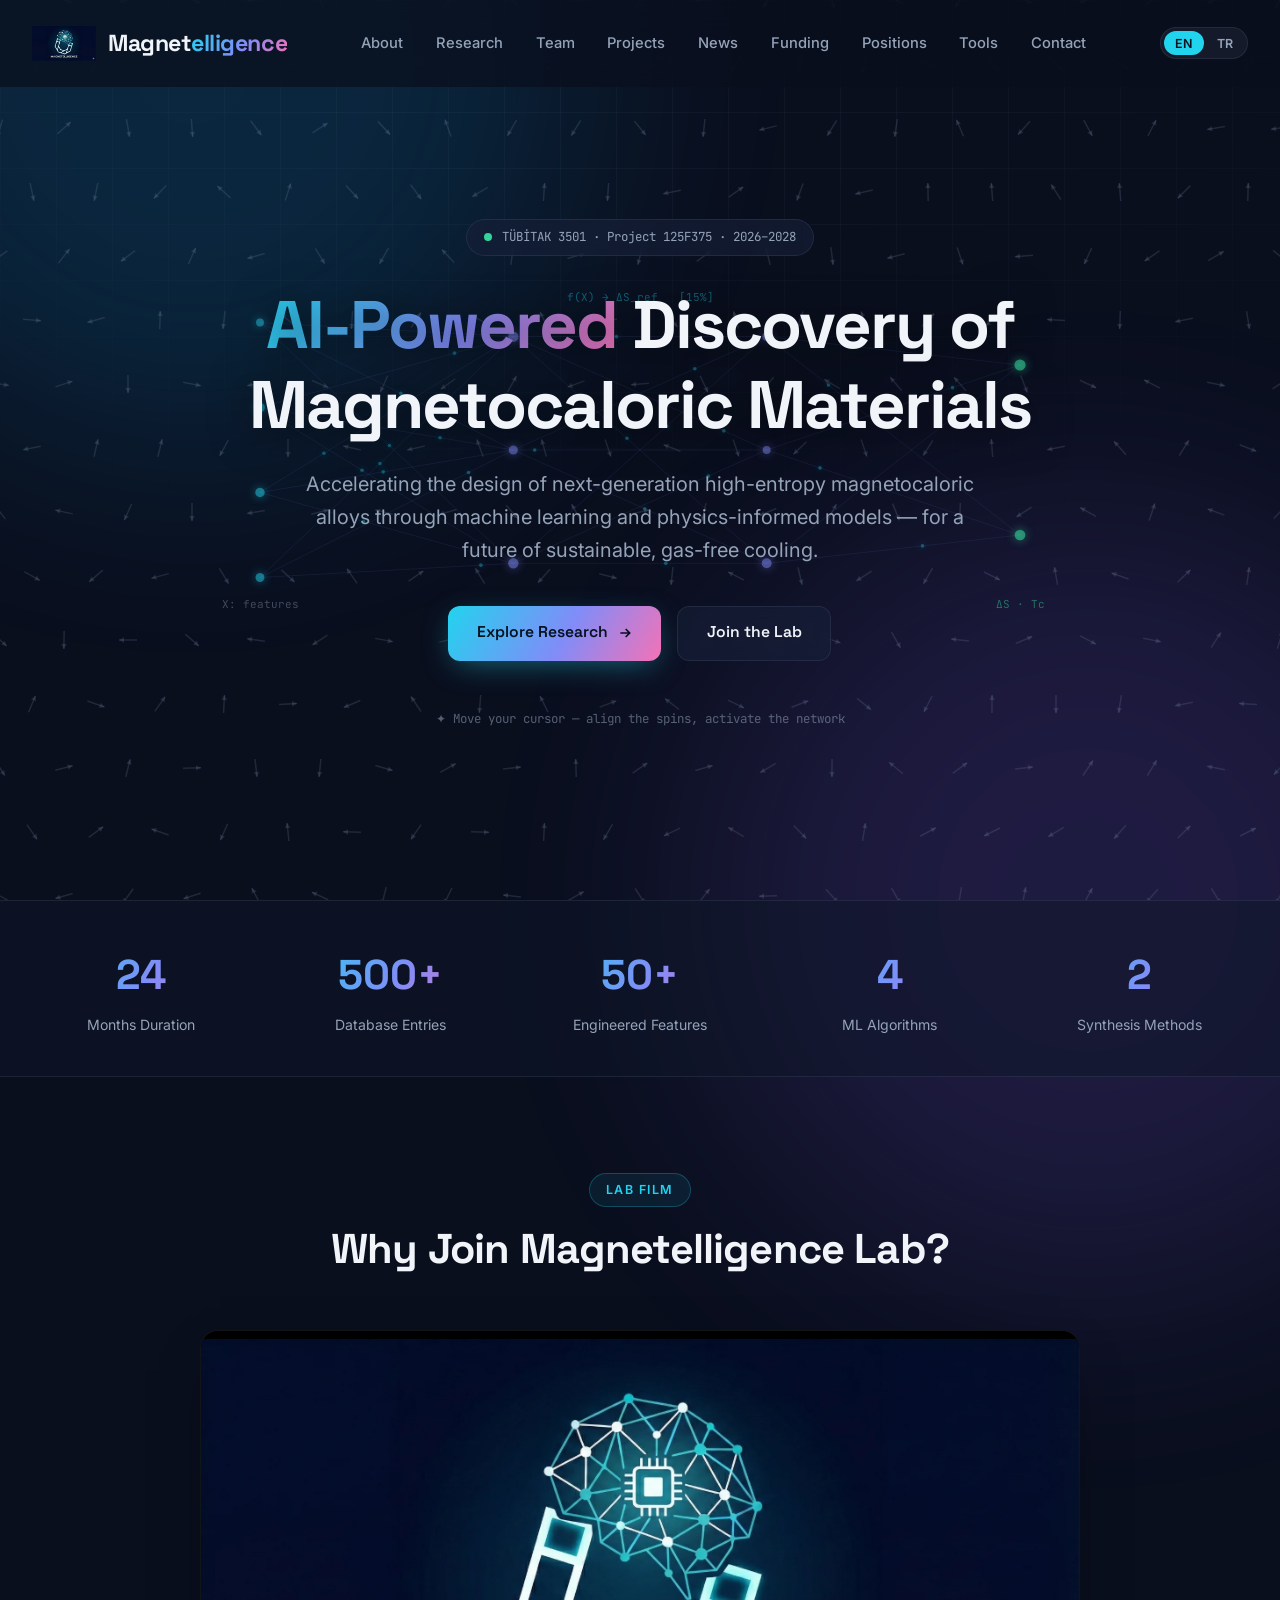
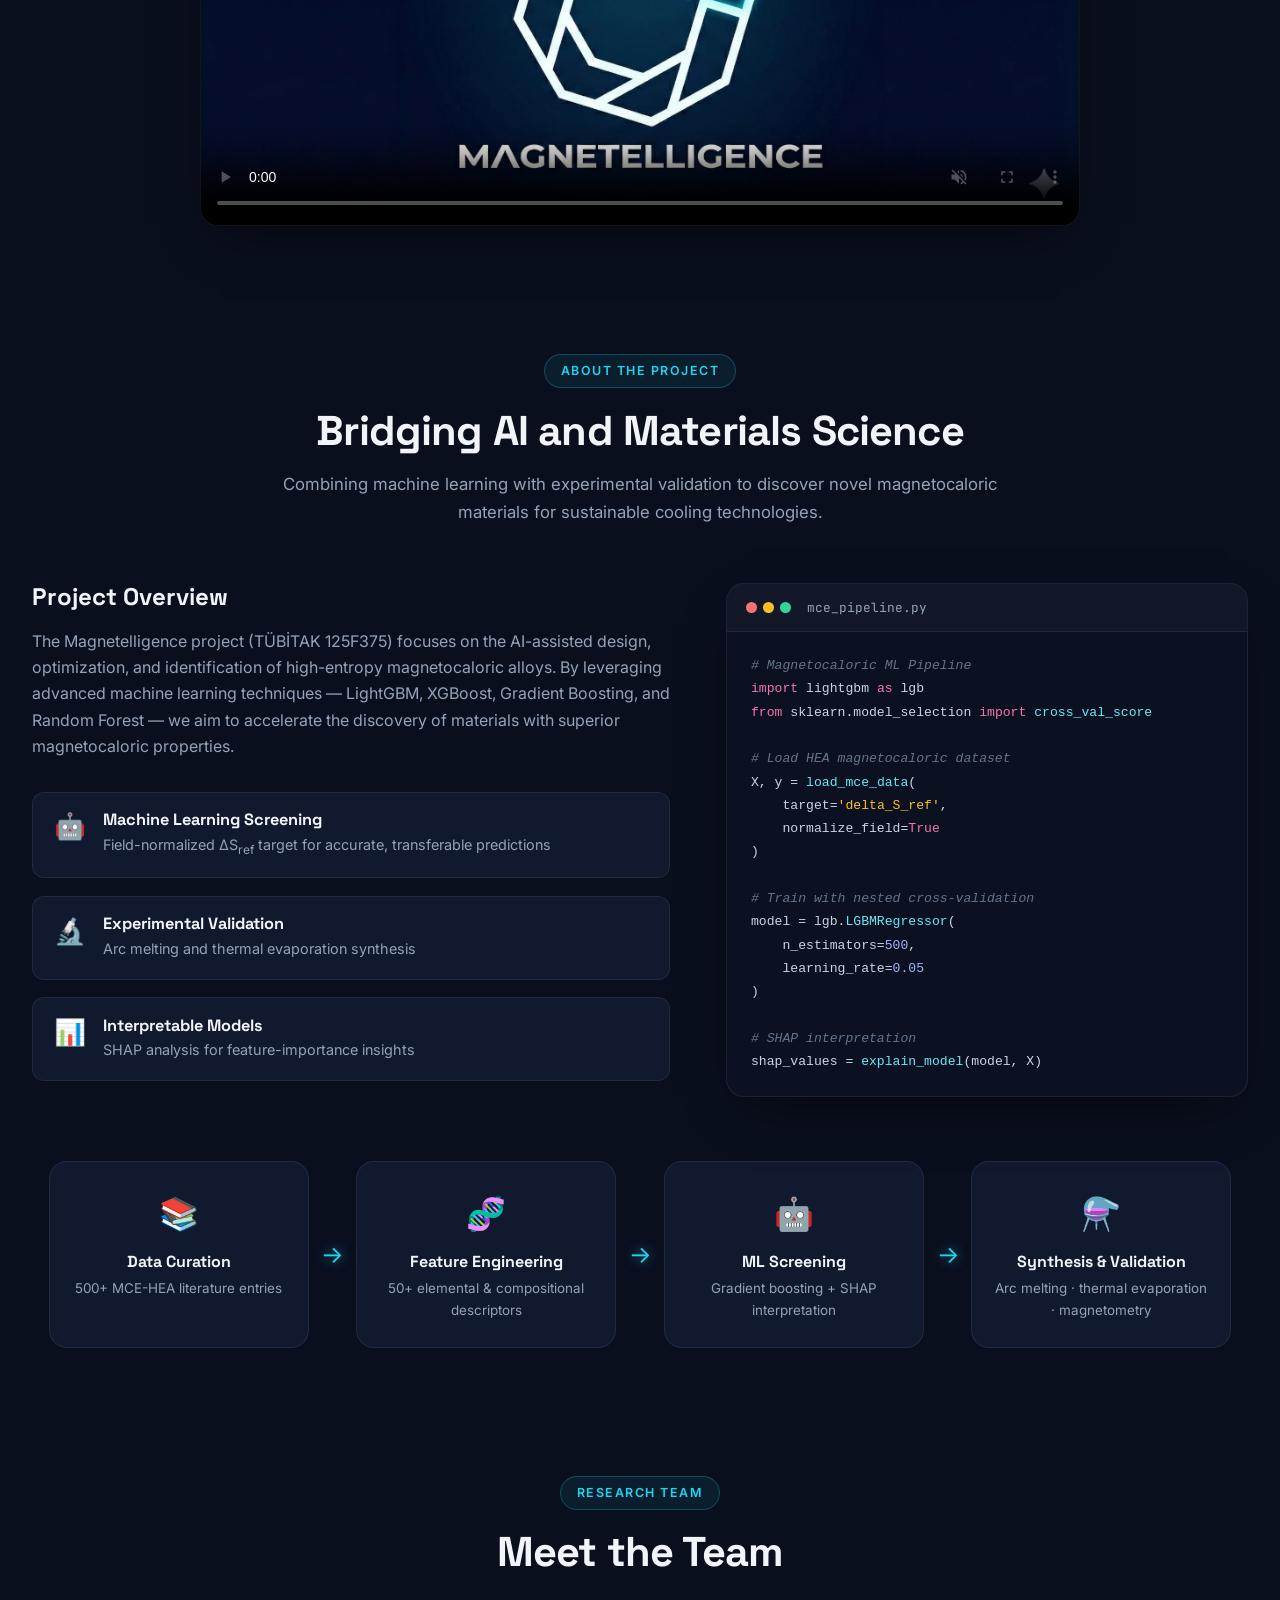
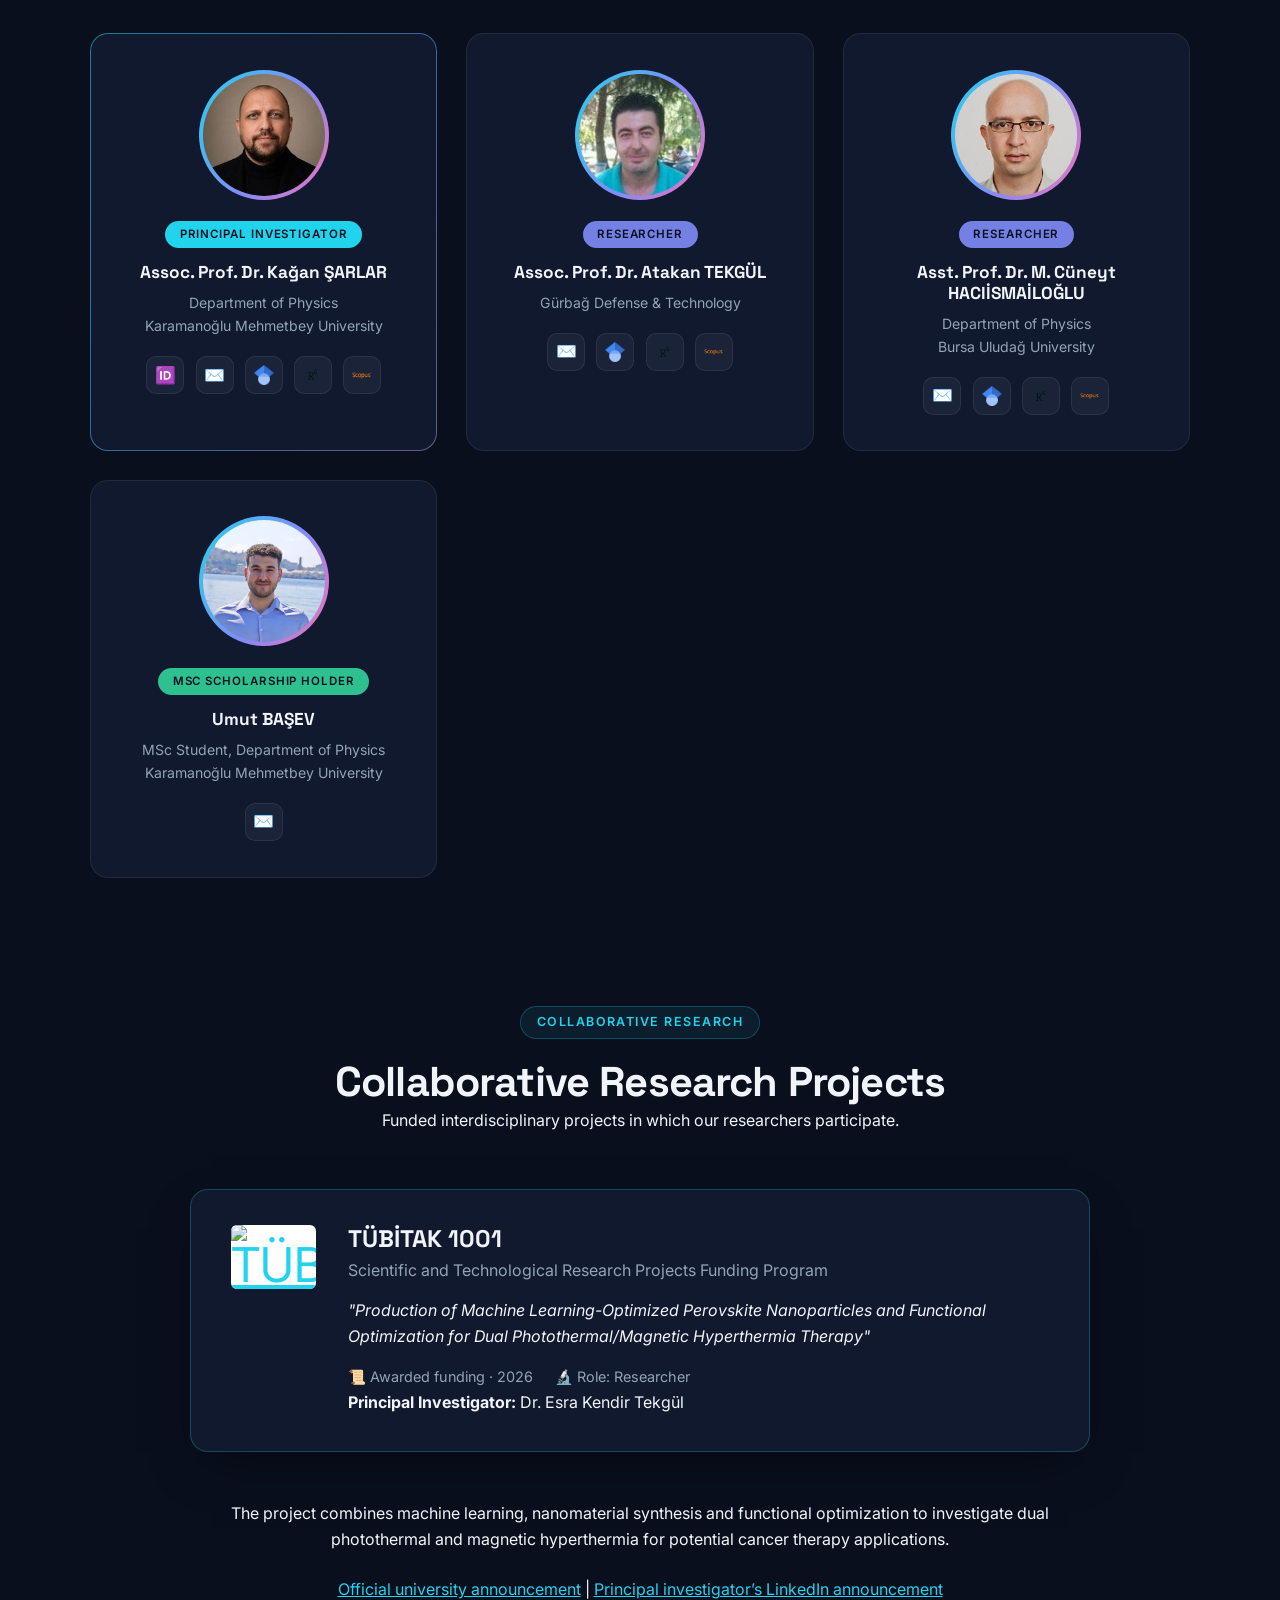
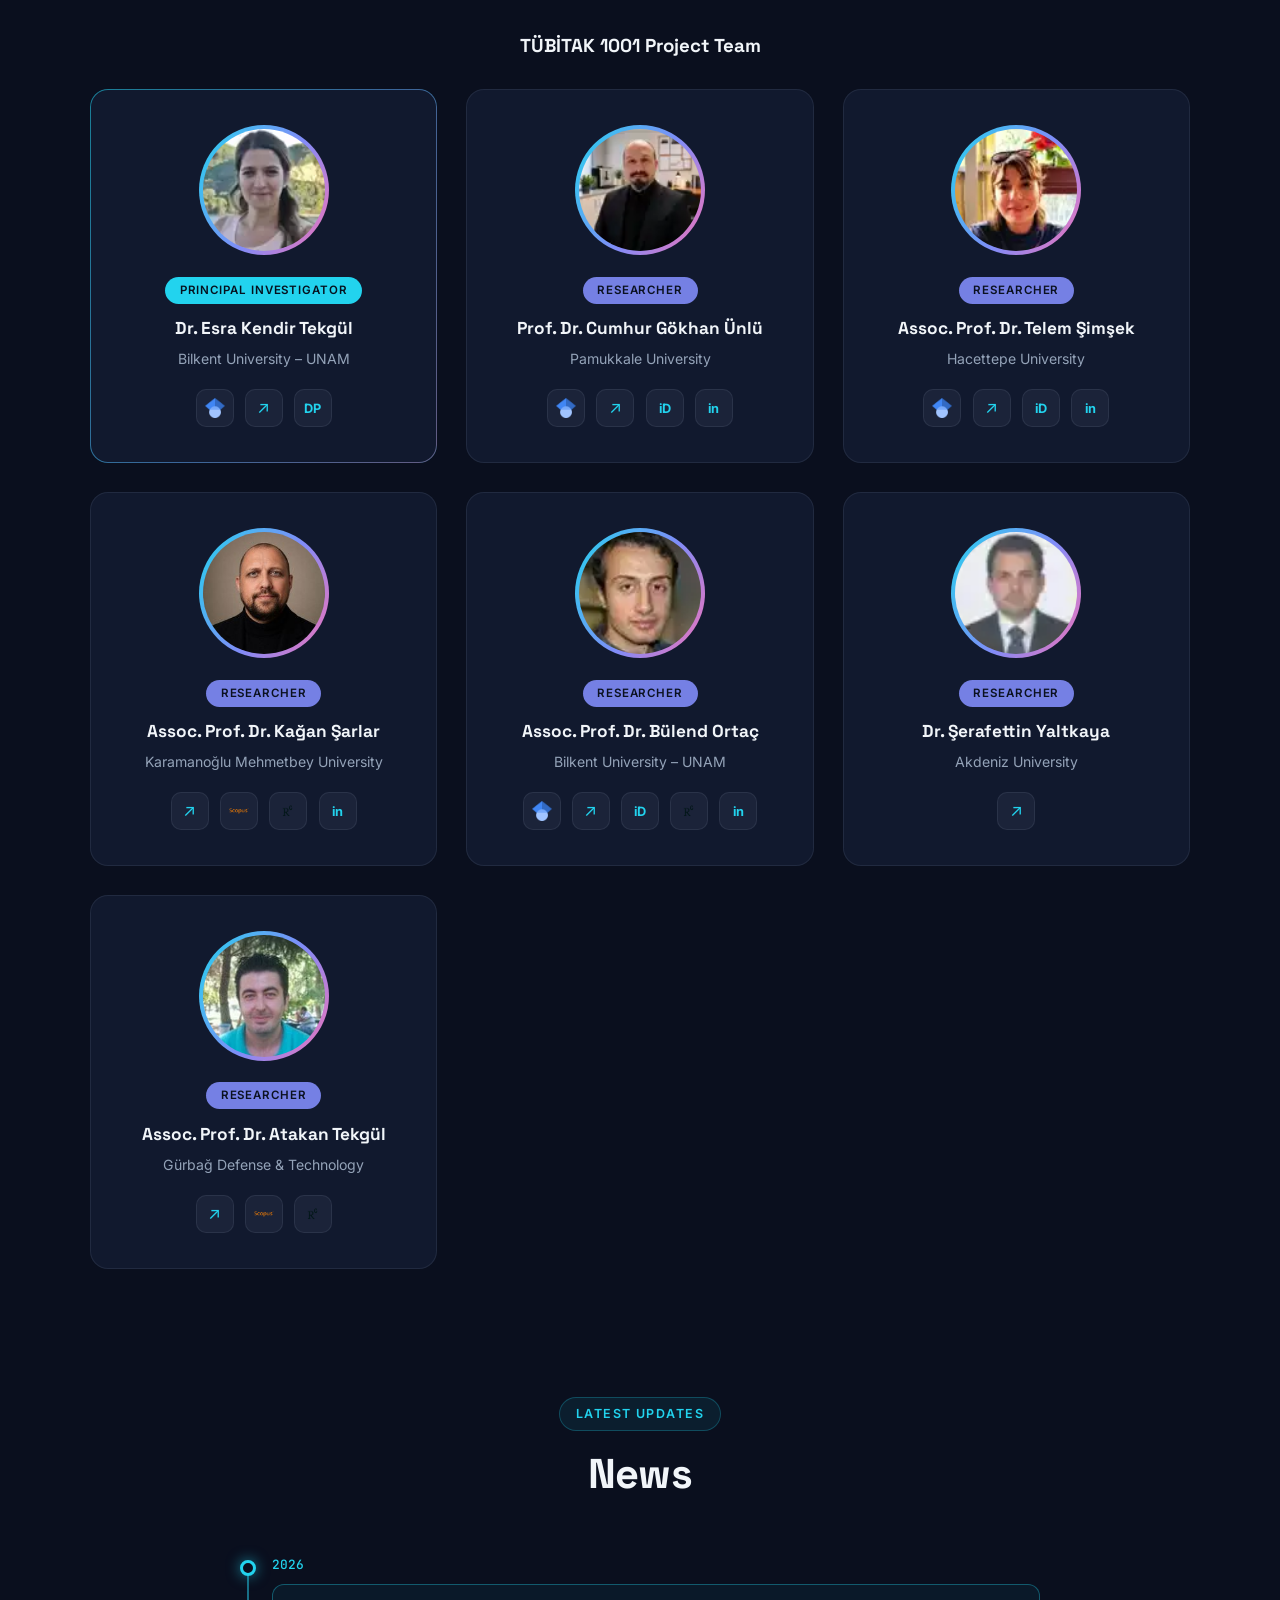
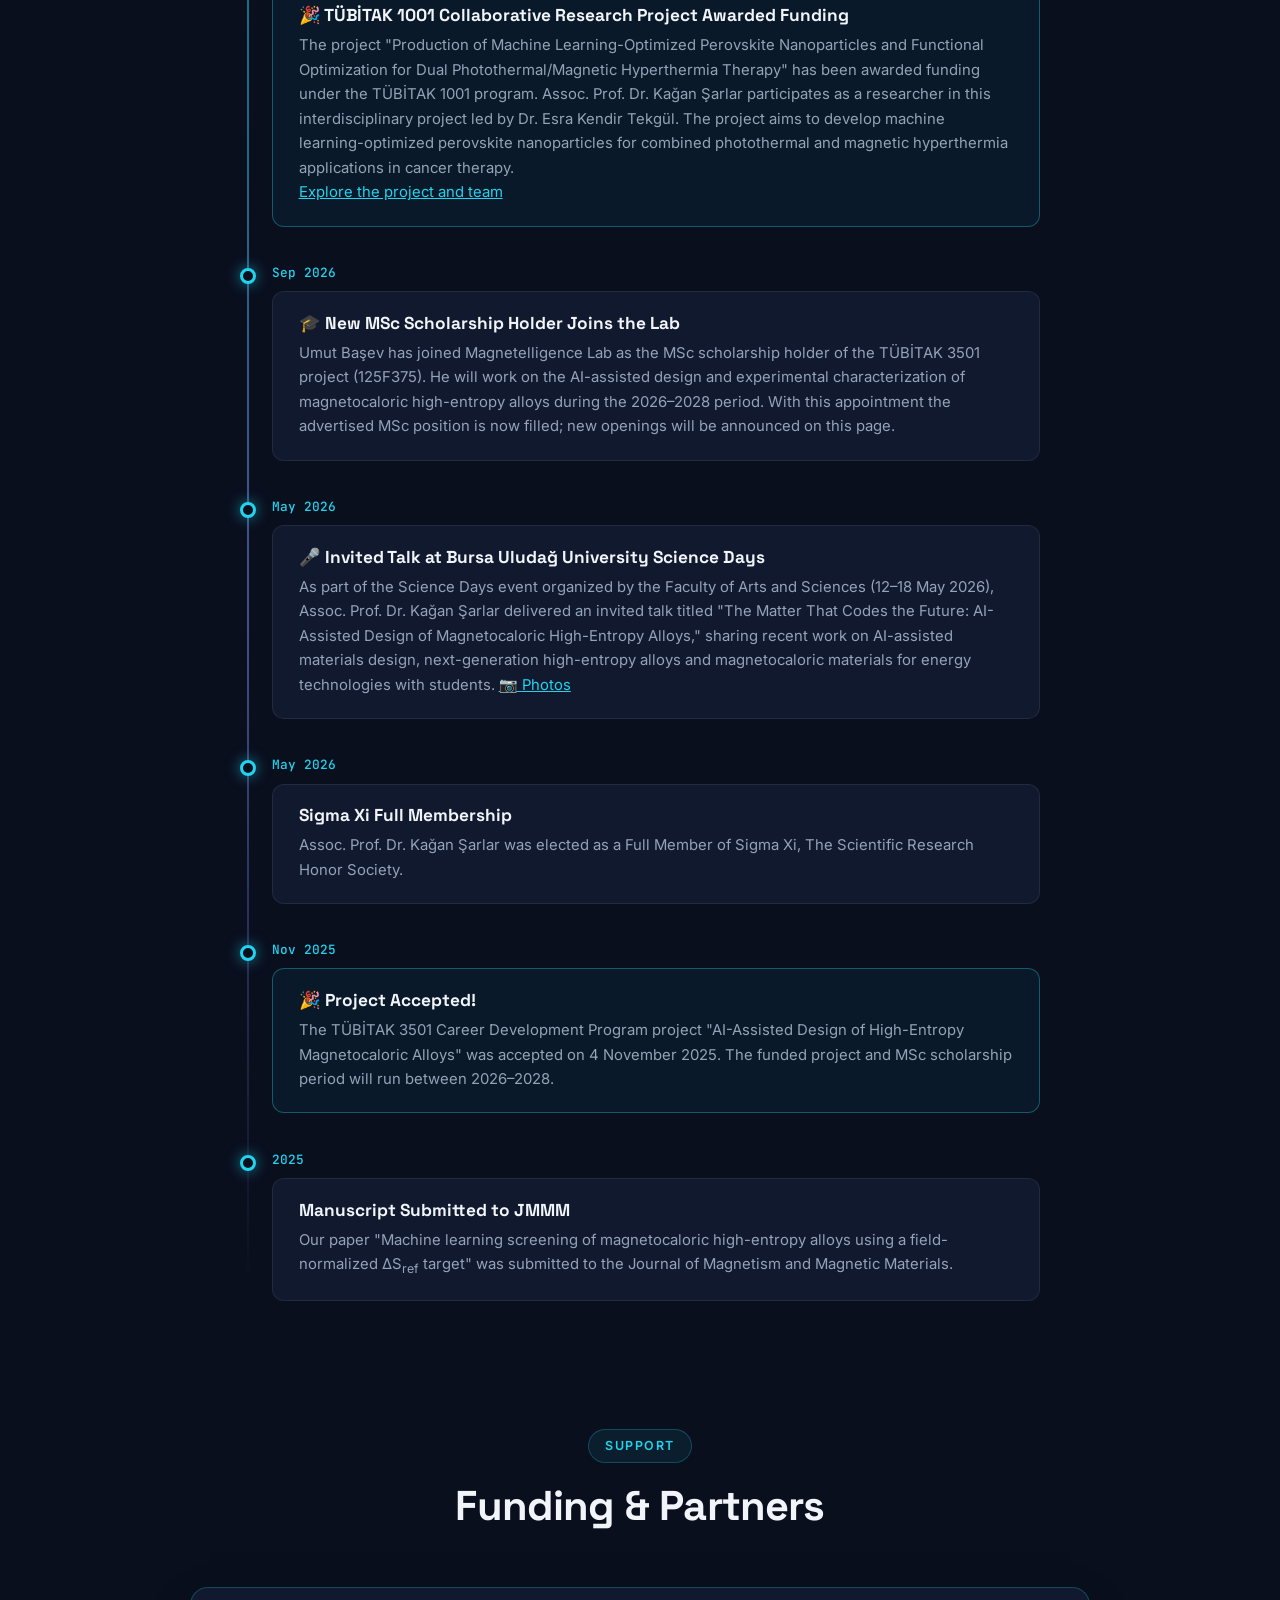
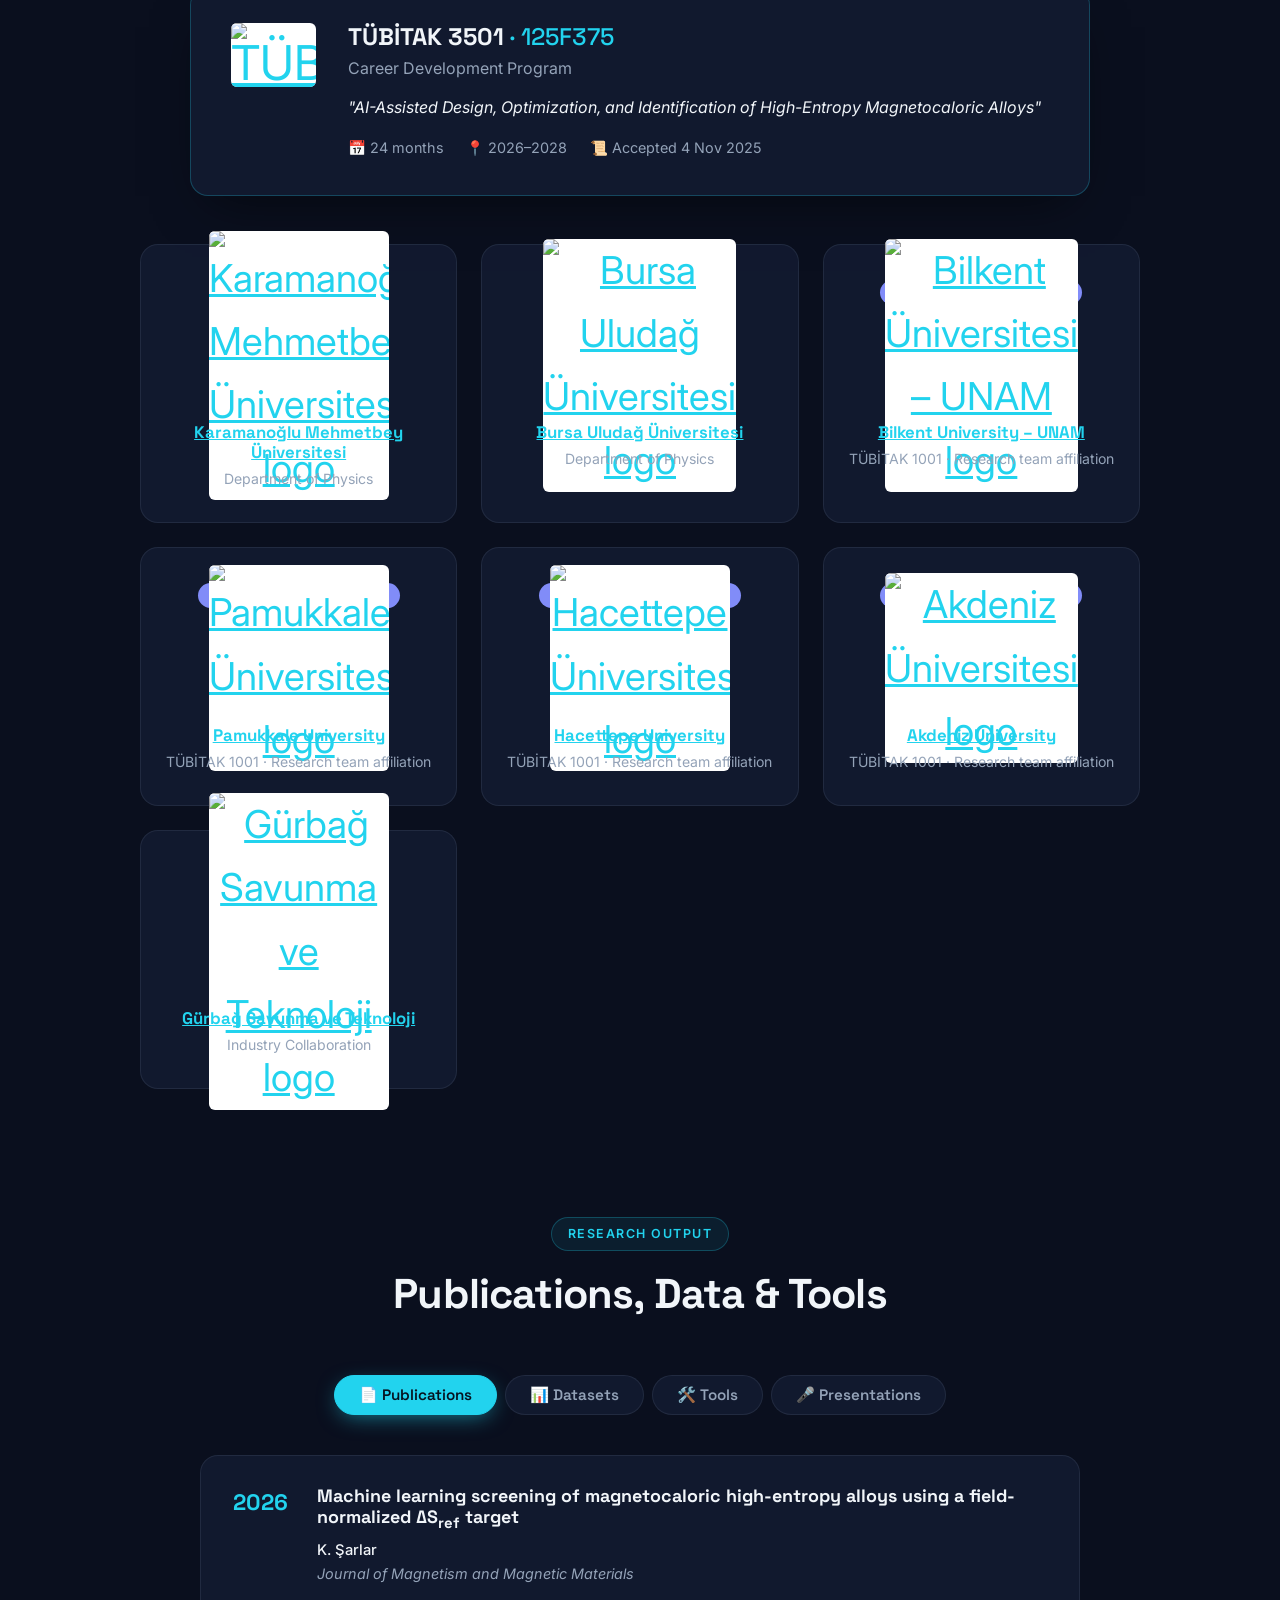
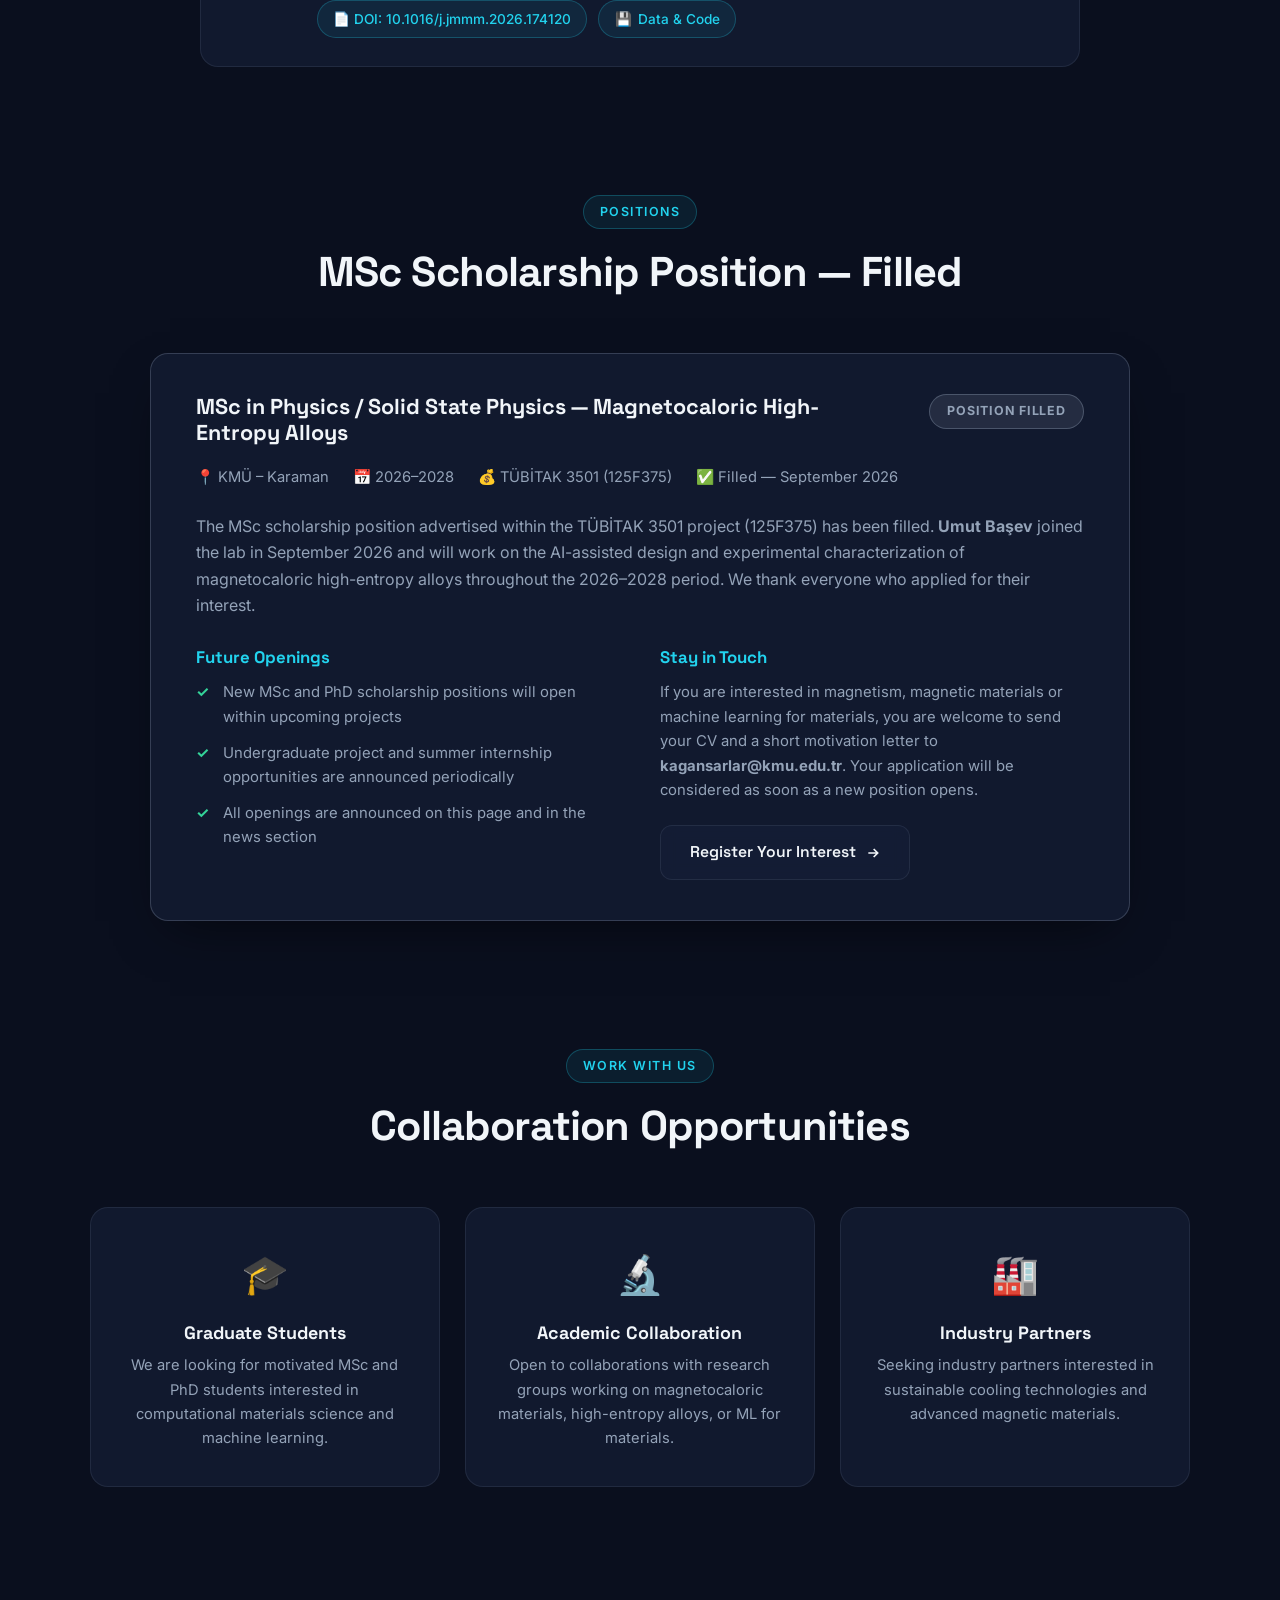
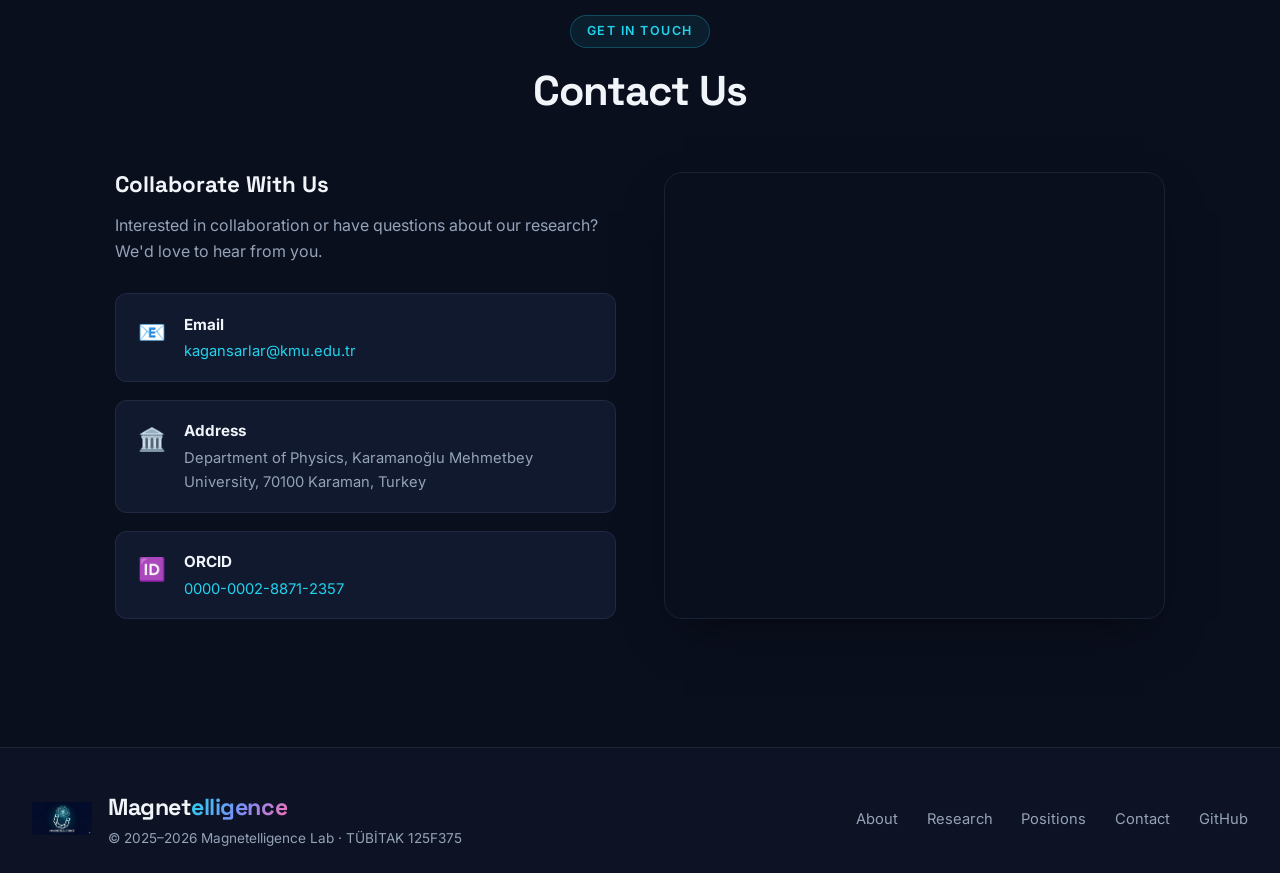
==== commit b790bd14: "Add four Google Scholar profiles and remaining partner and TÜBİTAK logos" ====
--- a/index.html
+++ b/index.html
@@ -326,7 +326,7 @@
 <section id="collaborative-projects">
 <div class="section-header reveal"><span class="section-tag"><span class="lang-en">Collaborative Research</span><span class="lang-tr">Ortak Araştırmalar</span></span><h2 class="section-title"><span class="lang-en">Collaborative Research Projects</span><span class="lang-tr">Ortak Araştırma Projeleri</span></h2><p><span class="lang-en">Funded interdisciplinary projects in which our researchers participate.</span><span class="lang-tr">Araştırmacı olarak yer aldığımız, desteklenen disiplinler arası projeler.</span></p></div>
 <div class="funding-card reveal" style="margin-top: 1.25rem;">
-            <div class="funding-logo">🏛️</div>
+            <div class="funding-logo"><a href="https://tubitak.gov.tr/" target="_blank" rel="noopener"><img src="https://m2lab.com.tr/img/tubitak.jpg" alt="TÜBİTAK" style="width:100%;max-width:85px;height:auto;object-fit:contain;background:white;border-radius:6px" loading="lazy"></a></div>
             <div class="funding-info">
                 <h3>TÜBİTAK 1001</h3>
                 <p class="funding-program"><span class="lang-en">Scientific and Technological Research Projects Funding Program</span><span class="lang-tr">Bilimsel ve Teknolojik Araştırma Projelerini Destekleme Programı</span></p>
@@ -343,11 +343,11 @@
         
 <p style="max-width:860px;margin:1.5rem auto;text-align:center"><span class="lang-en">The project combines machine learning, nanomaterial synthesis and functional optimization to investigate dual photothermal and magnetic hyperthermia for potential cancer therapy applications.</span><span class="lang-tr">Proje, makine öğrenmesi, nanomalzeme sentezi ve fonksiyonel optimizasyonu bir araya getirerek kanser tedavisine yönelik çift kullanımlı fototermal ve manyetik hipertermi uygulamalarını araştırmayı amaçlamaktadır.</span></p>
 <p style="text-align:center;margin-bottom:2rem"><a href="https://kmu.edu.tr/fizik/duyuru/49318/tebrik/tr" target="_blank" rel="noopener"><span class="lang-en">Official university announcement</span><span class="lang-tr">Üniversitenin resmî duyurusu</span></a> <span aria-hidden="true"> | </span> <a href="https://lnkd.in/p/dfzSTRPH" target="_blank" rel="noopener"><span class="lang-en">Principal investigator’s LinkedIn announcement</span><span class="lang-tr">Proje yürütücüsünün LinkedIn duyurusu</span></a></p>
-<h3 style="text-align:center;margin:2rem 0"><span class="lang-en">TÜBİTAK 1001 Project Team</span><span class="lang-tr">TÜBİTAK 1001 Proje Ekibi</span></h3><div class="team-grid"><article class="team-card team-card-pi reveal"><div class="team-photo-wrap"><img class="team-photo" src="[data-uri]" alt="Dr. Esra Kendir Tekgül" loading="lazy" style="width:100%;height:100%;object-fit:cover;aspect-ratio:1"></div><span class="team-role-badge "><span class="lang-en">Principal Investigator</span><span class="lang-tr">Proje Yürütücüsü</span></span><h3 class="team-name"><span class="lang-en">Dr. Esra Kendir Tekgül</span><span class="lang-tr">Dr. Esra Kendir Tekgül</span></h3><p class="team-affiliation"><span class="lang-en">Bilkent University – UNAM</span><span class="lang-tr">Bilkent Üniversitesi – UNAM</span></p><div class="team-links"><a class="team-link" href="https://tr.linkedin.com/in/esra-kendir-tekg%C3%BCl-03a20763" target="_blank" rel="noopener" title="Profile">↗</a><a class="team-link" href="https://dergipark.org.tr/tr/pub/%40ekendirtekgul" target="_blank" rel="noopener" title="DergiPark" aria-label="DergiPark"><span style="font-size:.8rem;font-weight:700">DP</span></a></div></article>
-<article class="team-card  reveal"><div class="team-photo-wrap"><img class="team-photo" src="[data-uri]" alt="Prof. Dr. Cumhur Gökhan Ünlü" loading="lazy" style="width:100%;height:100%;object-fit:cover;aspect-ratio:1"></div><span class="team-role-badge badge-alt"><span class="lang-en">Researcher</span><span class="lang-tr">Araştırmacı</span></span><h3 class="team-name"><span class="lang-en">Prof. Dr. Cumhur Gökhan Ünlü</span><span class="lang-tr">Prof. Dr. Cumhur Gökhan Ünlü</span></h3><p class="team-affiliation"><span class="lang-en">Pamukkale University</span><span class="lang-tr">Pamukkale Üniversitesi</span></p><div class="team-links"><a class="team-link" href="https://www.pau.edu.tr/cunlu" target="_blank" rel="noopener" title="Profile">↗</a><a class="team-link" href="https://orcid.org/0000-0003-2554-5886" target="_blank" rel="noopener" title="ORCID" aria-label="ORCID"><span style="font-size:.8rem;font-weight:700">iD</span></a><a class="team-link" href="https://www.linkedin.com/in/cumhur-g%C3%B6khan-%C3%BCnl%C3%BC-228b5475/" target="_blank" rel="noopener" title="LinkedIn" aria-label="LinkedIn"><span style="font-size:.8rem;font-weight:700">in</span></a></div></article>
-<article class="team-card  reveal"><div class="team-photo-wrap"><img class="team-photo" src="[data-uri]" alt="Doç. Dr. Telem Şimşek" loading="lazy" style="width:100%;height:100%;object-fit:cover;aspect-ratio:1"></div><span class="team-role-badge badge-alt"><span class="lang-en">Researcher</span><span class="lang-tr">Araştırmacı</span></span><h3 class="team-name"><span class="lang-en">Assoc. Prof. Dr. Telem Şimşek</span><span class="lang-tr">Doç. Dr. Telem Şimşek</span></h3><p class="team-affiliation"><span class="lang-en">Hacettepe University</span><span class="lang-tr">Hacettepe Üniversitesi</span></p><div class="team-links"><a class="team-link" href="https://avesis.hacettepe.edu.tr/telem" target="_blank" rel="noopener" title="Profile">↗</a><a class="team-link" href="https://orcid.org/0000-0003-4852-2230" target="_blank" rel="noopener" title="ORCID" aria-label="ORCID"><span style="font-size:.8rem;font-weight:700">iD</span></a><a class="team-link" href="https://www.linkedin.com/in/telemsimsek/" target="_blank" rel="noopener" title="LinkedIn" aria-label="LinkedIn"><span style="font-size:.8rem;font-weight:700">in</span></a></div></article>
+<h3 style="text-align:center;margin:2rem 0"><span class="lang-en">TÜBİTAK 1001 Project Team</span><span class="lang-tr">TÜBİTAK 1001 Proje Ekibi</span></h3><div class="team-grid"><article class="team-card team-card-pi reveal"><div class="team-photo-wrap"><img class="team-photo" src="[data-uri]" alt="Dr. Esra Kendir Tekgül" loading="lazy" style="width:100%;height:100%;object-fit:cover;aspect-ratio:1"></div><span class="team-role-badge "><span class="lang-en">Principal Investigator</span><span class="lang-tr">Proje Yürütücüsü</span></span><h3 class="team-name"><span class="lang-en">Dr. Esra Kendir Tekgül</span><span class="lang-tr">Dr. Esra Kendir Tekgül</span></h3><p class="team-affiliation"><span class="lang-en">Bilkent University – UNAM</span><span class="lang-tr">Bilkent Üniversitesi – UNAM</span></p><div class="team-links"><a href="https://scholar.google.com/citations?user=5PYc8oIAAAAJ&amp;hl=tr" target="_blank" rel="noopener" class="team-link" title="Google Scholar" aria-label="Google Scholar"><img src="assets/scholar.png.png" alt="Google Scholar" class="icon-img" loading="lazy"></a><a class="team-link" href="https://tr.linkedin.com/in/esra-kendir-tekg%C3%BCl-03a20763" target="_blank" rel="noopener" title="Profile">↗</a><a class="team-link" href="https://dergipark.org.tr/tr/pub/%40ekendirtekgul" target="_blank" rel="noopener" title="DergiPark" aria-label="DergiPark"><span style="font-size:.8rem;font-weight:700">DP</span></a></div></article>
+<article class="team-card  reveal"><div class="team-photo-wrap"><img class="team-photo" src="[data-uri]" alt="Prof. Dr. Cumhur Gökhan Ünlü" loading="lazy" style="width:100%;height:100%;object-fit:cover;aspect-ratio:1"></div><span class="team-role-badge badge-alt"><span class="lang-en">Researcher</span><span class="lang-tr">Araştırmacı</span></span><h3 class="team-name"><span class="lang-en">Prof. Dr. Cumhur Gökhan Ünlü</span><span class="lang-tr">Prof. Dr. Cumhur Gökhan Ünlü</span></h3><p class="team-affiliation"><span class="lang-en">Pamukkale University</span><span class="lang-tr">Pamukkale Üniversitesi</span></p><div class="team-links"><a href="https://scholar.google.com/citations?user=_1WUsQEAAAAJ&amp;hl=tr" target="_blank" rel="noopener" class="team-link" title="Google Scholar" aria-label="Google Scholar"><img src="assets/scholar.png.png" alt="Google Scholar" class="icon-img" loading="lazy"></a><a class="team-link" href="https://www.pau.edu.tr/cunlu" target="_blank" rel="noopener" title="Profile">↗</a><a class="team-link" href="https://orcid.org/0000-0003-2554-5886" target="_blank" rel="noopener" title="ORCID" aria-label="ORCID"><span style="font-size:.8rem;font-weight:700">iD</span></a><a class="team-link" href="https://www.linkedin.com/in/cumhur-g%C3%B6khan-%C3%BCnl%C3%BC-228b5475/" target="_blank" rel="noopener" title="LinkedIn" aria-label="LinkedIn"><span style="font-size:.8rem;font-weight:700">in</span></a></div></article>
+<article class="team-card  reveal"><div class="team-photo-wrap"><img class="team-photo" src="[data-uri]" alt="Doç. Dr. Telem Şimşek" loading="lazy" style="width:100%;height:100%;object-fit:cover;aspect-ratio:1"></div><span class="team-role-badge badge-alt"><span class="lang-en">Researcher</span><span class="lang-tr">Araştırmacı</span></span><h3 class="team-name"><span class="lang-en">Assoc. Prof. Dr. Telem Şimşek</span><span class="lang-tr">Doç. Dr. Telem Şimşek</span></h3><p class="team-affiliation"><span class="lang-en">Hacettepe University</span><span class="lang-tr">Hacettepe Üniversitesi</span></p><div class="team-links"><a href="https://scholar.google.com/citations?user=FNI5E_cAAAAJ&amp;hl=tr" target="_blank" rel="noopener" class="team-link" title="Google Scholar" aria-label="Google Scholar"><img src="assets/scholar.png.png" alt="Google Scholar" class="icon-img" loading="lazy"></a><a class="team-link" href="https://avesis.hacettepe.edu.tr/telem" target="_blank" rel="noopener" title="Profile">↗</a><a class="team-link" href="https://orcid.org/0000-0003-4852-2230" target="_blank" rel="noopener" title="ORCID" aria-label="ORCID"><span style="font-size:.8rem;font-weight:700">iD</span></a><a class="team-link" href="https://www.linkedin.com/in/telemsimsek/" target="_blank" rel="noopener" title="LinkedIn" aria-label="LinkedIn"><span style="font-size:.8rem;font-weight:700">in</span></a></div></article>
 <article class="team-card  reveal"><div class="team-photo-wrap"><img class="team-photo" src="assets/kagan.jpg" alt="Doç. Dr. Kağan Şarlar" loading="lazy" style="width:100%;height:100%;object-fit:cover;aspect-ratio:1"></div><span class="team-role-badge badge-alt"><span class="lang-en">Researcher</span><span class="lang-tr">Araştırmacı</span></span><h3 class="team-name"><span class="lang-en">Assoc. Prof. Dr. Kağan Şarlar</span><span class="lang-tr">Doç. Dr. Kağan Şarlar</span></h3><p class="team-affiliation"><span class="lang-en">Karamanoğlu Mehmetbey University</span><span class="lang-tr">Karamanoğlu Mehmetbey Üniversitesi</span></p><div class="team-links"><a class="team-link" href="https://orcid.org/0000-0002-8871-2357" target="_blank" rel="noopener" title="Profile">↗</a><a class="team-link" href="https://www.scopus.com/authid/detail.uri?authorId=55550817200" target="_blank" rel="noopener" title="Scopus" aria-label="Scopus"><img src="assets/scopus.png.png" alt="Scopus" class="icon-img" loading="lazy"></a><a class="team-link" href="https://www.researchgate.net/profile/Kagan-Sarlar" target="_blank" rel="noopener" title="ResearchGate" aria-label="ResearchGate"><img src="assets/researchgate.png.png" alt="ResearchGate" class="icon-img" loading="lazy"></a><a class="team-link" href="https://www.linkedin.com/in/ka%C4%9Fan-%C5%9Farlar-392741250/" target="_blank" rel="noopener" title="LinkedIn" aria-label="LinkedIn"><span style="font-size:.8rem;font-weight:700">in</span></a></div></article>
-<article class="team-card  reveal"><div class="team-photo-wrap"><img class="team-photo" src="[data-uri]" alt="Doç. Dr. Bülend Ortaç" loading="lazy" style="width:100%;height:100%;object-fit:cover;aspect-ratio:1"></div><span class="team-role-badge badge-alt"><span class="lang-en">Researcher</span><span class="lang-tr">Araştırmacı</span></span><h3 class="team-name"><span class="lang-en">Assoc. Prof. Dr. Bülend Ortaç</span><span class="lang-tr">Doç. Dr. Bülend Ortaç</span></h3><p class="team-affiliation"><span class="lang-en">Bilkent University – UNAM</span><span class="lang-tr">Bilkent Üniversitesi – UNAM</span></p><div class="team-links"><a class="team-link" href="https://www.bilkent.edu.tr/phonedir/p/p8681.htm" target="_blank" rel="noopener" title="Profile">↗</a><a class="team-link" href="https://orcid.org/0000-0002-1104-7459" target="_blank" rel="noopener" title="ORCID" aria-label="ORCID"><span style="font-size:.8rem;font-weight:700">iD</span></a><a class="team-link" href="https://www.researchgate.net/profile/Buelend-Ortac" target="_blank" rel="noopener" title="ResearchGate" aria-label="ResearchGate"><img src="assets/researchgate.png.png" alt="ResearchGate" class="icon-img" loading="lazy"></a><a class="team-link" href="https://www.linkedin.com/in/b%C3%BClend-orta%C3%A7-0a33784b/" target="_blank" rel="noopener" title="LinkedIn" aria-label="LinkedIn"><span style="font-size:.8rem;font-weight:700">in</span></a></div></article>
+<article class="team-card  reveal"><div class="team-photo-wrap"><img class="team-photo" src="[data-uri]" alt="Doç. Dr. Bülend Ortaç" loading="lazy" style="width:100%;height:100%;object-fit:cover;aspect-ratio:1"></div><span class="team-role-badge badge-alt"><span class="lang-en">Researcher</span><span class="lang-tr">Araştırmacı</span></span><h3 class="team-name"><span class="lang-en">Assoc. Prof. Dr. Bülend Ortaç</span><span class="lang-tr">Doç. Dr. Bülend Ortaç</span></h3><p class="team-affiliation"><span class="lang-en">Bilkent University – UNAM</span><span class="lang-tr">Bilkent Üniversitesi – UNAM</span></p><div class="team-links"><a href="https://scholar.google.com/citations?user=MtRSVAkAAAAJ&amp;hl=tr" target="_blank" rel="noopener" class="team-link" title="Google Scholar" aria-label="Google Scholar"><img src="assets/scholar.png.png" alt="Google Scholar" class="icon-img" loading="lazy"></a><a class="team-link" href="https://www.bilkent.edu.tr/phonedir/p/p8681.htm" target="_blank" rel="noopener" title="Profile">↗</a><a class="team-link" href="https://orcid.org/0000-0002-1104-7459" target="_blank" rel="noopener" title="ORCID" aria-label="ORCID"><span style="font-size:.8rem;font-weight:700">iD</span></a><a class="team-link" href="https://www.researchgate.net/profile/Buelend-Ortac" target="_blank" rel="noopener" title="ResearchGate" aria-label="ResearchGate"><img src="assets/researchgate.png.png" alt="ResearchGate" class="icon-img" loading="lazy"></a><a class="team-link" href="https://www.linkedin.com/in/b%C3%BClend-orta%C3%A7-0a33784b/" target="_blank" rel="noopener" title="LinkedIn" aria-label="LinkedIn"><span style="font-size:.8rem;font-weight:700">in</span></a></div></article>
 <article class="team-card  reveal"><div class="team-photo-wrap"><div class="team-photo collab-portrait" role="img" aria-label="Dr. Şerafettin Yaltkaya" style="background-position:83.33333333333333% center"></div></div><span class="team-role-badge badge-alt"><span class="lang-en">Researcher</span><span class="lang-tr">Araştırmacı</span></span><h3 class="team-name"><span class="lang-en">Dr. Şerafettin Yaltkaya</span><span class="lang-tr">Dr. Şerafettin Yaltkaya</span></h3><p class="team-affiliation"><span class="lang-en">Akdeniz University</span><span class="lang-tr">Akdeniz Üniversitesi</span></p><div class="team-links"><a class="team-link" href="https://avesis.akdeniz.edu.tr/yaltkaya" target="_blank" rel="noopener" title="Profile">↗</a></div></article>
 <article class="team-card  reveal"><div class="team-photo-wrap"><img class="team-photo" src="assets/atakan.png" alt="Doç. Dr. Atakan Tekgül" loading="lazy" style="width:100%;height:100%;object-fit:cover;aspect-ratio:1"></div><span class="team-role-badge badge-alt"><span class="lang-en">Researcher</span><span class="lang-tr">Araştırmacı</span></span><h3 class="team-name"><span class="lang-en">Assoc. Prof. Dr. Atakan Tekgül</span><span class="lang-tr">Doç. Dr. Atakan Tekgül</span></h3><p class="team-affiliation"><span class="lang-en">Gürbağ Defense &amp; Technology</span><span class="lang-tr">Gürbağ Savunma ve Teknoloji</span></p><div class="team-links"><a class="team-link" href="https://www.linkedin.com/in/associate-professor-ph-d-atakan-tekgul-ba3b6477/" target="_blank" rel="noopener" title="Profile">↗</a><a class="team-link" href="https://www.scopus.com/authid/detail.uri?authorId=37462175100" target="_blank" rel="noopener" title="Scopus" aria-label="Scopus"><img src="assets/scopus.png.png" alt="Scopus" class="icon-img" loading="lazy"></a><a class="team-link" href="https://www.researchgate.net/profile/Atakan-Tekguel" target="_blank" rel="noopener" title="ResearchGate" aria-label="ResearchGate"><img src="assets/researchgate.png.png" alt="ResearchGate" class="icon-img" loading="lazy"></a></div></article></div>
 
@@ -423,7 +423,7 @@
         </div>
 
         <div class="funding-card reveal">
-            <div class="funding-logo">🏛️</div>
+            <div class="funding-logo"><a href="https://tubitak.gov.tr/" target="_blank" rel="noopener"><img src="https://m2lab.com.tr/img/tubitak.jpg" alt="TÜBİTAK" style="width:100%;max-width:85px;height:auto;object-fit:contain;background:white;border-radius:6px" loading="lazy"></a></div>
             <div class="funding-info">
                 <h3>TÜBİTAK 3501 <span class="funding-no">· 125F375</span></h3>
                 <p class="funding-program"><span class="lang-en">Career Development Program</span><span class="lang-tr">Kariyer Geliştirme Programı</span></p>
@@ -442,7 +442,7 @@
         <div class="partners-grid">
             <div class="partner-card partner-host reveal">
                 <span class="partner-badge"><span class="lang-en">Host Institution</span><span class="lang-tr">Ev Sahibi Kurum</span></span>
-                <div class="partner-logo">🏛️</div>
+                <div class="partner-logo" style="width:100%;height:88px;margin-inline:auto;display:flex;align-items:center;justify-content:center"><a href="https://www.kmu.edu.tr/" target="_blank" rel="noopener"><img src="https://kmu.edu.tr/Content/AltSayfaCalismasiCssleri/HTML/assets/img/logos/kmu_logo.png" alt="Karamanoğlu Mehmetbey Üniversitesi logo" loading="lazy" style="max-width:180px;width:100%;height:80px;object-fit:contain;background:white;border-radius:6px"></a></div>
                 <h4><a href="https://www.kmu.edu.tr/" target="_blank" rel="noopener">Karamanoğlu Mehmetbey Üniversitesi</a></h4>
                 <p><span class="lang-en">Department of Physics</span><span class="lang-tr">Fizik Bölümü</span></p>
             </div>
@@ -453,12 +453,12 @@
                 <p><span class="lang-en">Department of Physics</span><span class="lang-tr">Fizik Bölümü</span></p>
             </div>
 <div class="partner-card reveal"><span class="partner-badge badge-collab"><span class="lang-en">Research Collaboration</span><span class="lang-tr">Akademik İş Birliği</span></span><div class="partner-logo" style="width:88px;height:88px;margin-inline:auto;display:flex;align-items:center;justify-content:center"><a href="https://unam.bilkent.edu.tr/" target="_blank" rel="noopener"><img src="https://w3.bilkent.edu.tr/logo/tr-amblem.png" alt="Bilkent Üniversitesi – UNAM logo" loading="lazy" style="width:80px;height:80px;object-fit:contain;background:white;border-radius:6px"></a></div><h4><a href="https://unam.bilkent.edu.tr/" target="_blank" rel="noopener"><span class="lang-en">Bilkent University – UNAM</span><span class="lang-tr">Bilkent Üniversitesi – UNAM</span></a></h4><p><span class="lang-en">TÜBİTAK 1001 · Research team affiliation</span><span class="lang-tr">TÜBİTAK 1001 · Araştırma ekibinin kurumu</span></p></div>
-<div class="partner-card reveal"><span class="partner-badge badge-collab"><span class="lang-en">Research Collaboration</span><span class="lang-tr">Akademik İş Birliği</span></span><div class="partner-logo">🎓</div><h4><a href="https://www.pau.edu.tr/" target="_blank" rel="noopener"><span class="lang-en">Pamukkale University</span><span class="lang-tr">Pamukkale Üniversitesi</span></a></h4><p><span class="lang-en">TÜBİTAK 1001 · Research team affiliation</span><span class="lang-tr">TÜBİTAK 1001 · Araştırma ekibinin kurumu</span></p></div>
-<div class="partner-card reveal"><span class="partner-badge badge-collab"><span class="lang-en">Research Collaboration</span><span class="lang-tr">Akademik İş Birliği</span></span><div class="partner-logo">🎓</div><h4><a href="https://www.hacettepe.edu.tr/" target="_blank" rel="noopener"><span class="lang-en">Hacettepe University</span><span class="lang-tr">Hacettepe Üniversitesi</span></a></h4><p><span class="lang-en">TÜBİTAK 1001 · Research team affiliation</span><span class="lang-tr">TÜBİTAK 1001 · Araştırma ekibinin kurumu</span></p></div>
+<div class="partner-card reveal"><span class="partner-badge badge-collab"><span class="lang-en">Research Collaboration</span><span class="lang-tr">Akademik İş Birliği</span></span><div class="partner-logo" style="width:100%;height:88px;margin-inline:auto;display:flex;align-items:center;justify-content:center"><a href="https://www.pau.edu.tr/" target="_blank" rel="noopener"><img src="https://upload.wikimedia.org/wikipedia/commons/thumb/9/9c/Pamukkale_University_logo.svg/1024px-Pamukkale_University_logo.svg.png" alt="Pamukkale Üniversitesi logo" loading="lazy" style="max-width:180px;width:100%;height:80px;object-fit:contain;background:white;border-radius:6px"></a></div><h4><a href="https://www.pau.edu.tr/" target="_blank" rel="noopener"><span class="lang-en">Pamukkale University</span><span class="lang-tr">Pamukkale Üniversitesi</span></a></h4><p><span class="lang-en">TÜBİTAK 1001 · Research team affiliation</span><span class="lang-tr">TÜBİTAK 1001 · Araştırma ekibinin kurumu</span></p></div>
+<div class="partner-card reveal"><span class="partner-badge badge-collab"><span class="lang-en">Research Collaboration</span><span class="lang-tr">Akademik İş Birliği</span></span><div class="partner-logo" style="width:100%;height:88px;margin-inline:auto;display:flex;align-items:center;justify-content:center"><a href="https://www.hacettepe.edu.tr/" target="_blank" rel="noopener"><img src="https://seekvectors.com/files/download/71a9d79bb508ccc3ba02218b7b903ff6.jpg" alt="Hacettepe Üniversitesi logo" loading="lazy" style="max-width:180px;width:100%;height:80px;object-fit:contain;background:white;border-radius:6px"></a></div><h4><a href="https://www.hacettepe.edu.tr/" target="_blank" rel="noopener"><span class="lang-en">Hacettepe University</span><span class="lang-tr">Hacettepe Üniversitesi</span></a></h4><p><span class="lang-en">TÜBİTAK 1001 · Research team affiliation</span><span class="lang-tr">TÜBİTAK 1001 · Araştırma ekibinin kurumu</span></p></div>
 <div class="partner-card reveal"><span class="partner-badge badge-collab"><span class="lang-en">Research Collaboration</span><span class="lang-tr">Akademik İş Birliği</span></span><div class="partner-logo" style="width:88px;height:88px;margin-inline:auto;display:flex;align-items:center;justify-content:center"><a href="https://www.akdeniz.edu.tr/" target="_blank" rel="noopener"><img src="https://webis.akdeniz.edu.tr/uploads/1169/kurumsal/Akdeniz_Universitesi.png" alt="Akdeniz Üniversitesi logo" loading="lazy" style="width:80px;height:80px;object-fit:contain;background:white;border-radius:6px"></a></div><h4><a href="https://www.akdeniz.edu.tr/" target="_blank" rel="noopener"><span class="lang-en">Akdeniz University</span><span class="lang-tr">Akdeniz Üniversitesi</span></a></h4><p><span class="lang-en">TÜBİTAK 1001 · Research team affiliation</span><span class="lang-tr">TÜBİTAK 1001 · Araştırma ekibinin kurumu</span></p></div>
             <div class="partner-card reveal">
                 <span class="partner-badge badge-industry"><span class="lang-en">Industry Partner</span><span class="lang-tr">Sanayi Ortağı</span></span>
-                <div class="partner-logo">🏭</div>
+                <div class="partner-logo" style="width:100%;height:88px;margin-inline:auto;display:flex;align-items:center;justify-content:center"><a href="https://www.gurbagsavunma.com/" target="_blank" rel="noopener"><img src="https://www.ostimsavunma.org/public/images/company/image-0070170.jpg?format=webp" alt="Gürbağ Savunma ve Teknoloji logo" loading="lazy" style="max-width:180px;width:100%;height:80px;object-fit:contain;background:white;border-radius:6px"></a></div>
                 <h4><a href="https://www.gurbagsavunma.com/" target="_blank" rel="noopener">Gürbağ Savunma ve Teknoloji</a></h4>
                 <p><span class="lang-en">Industry Collaboration</span><span class="lang-tr">Sanayi İşbirliği</span></p>
             </div>
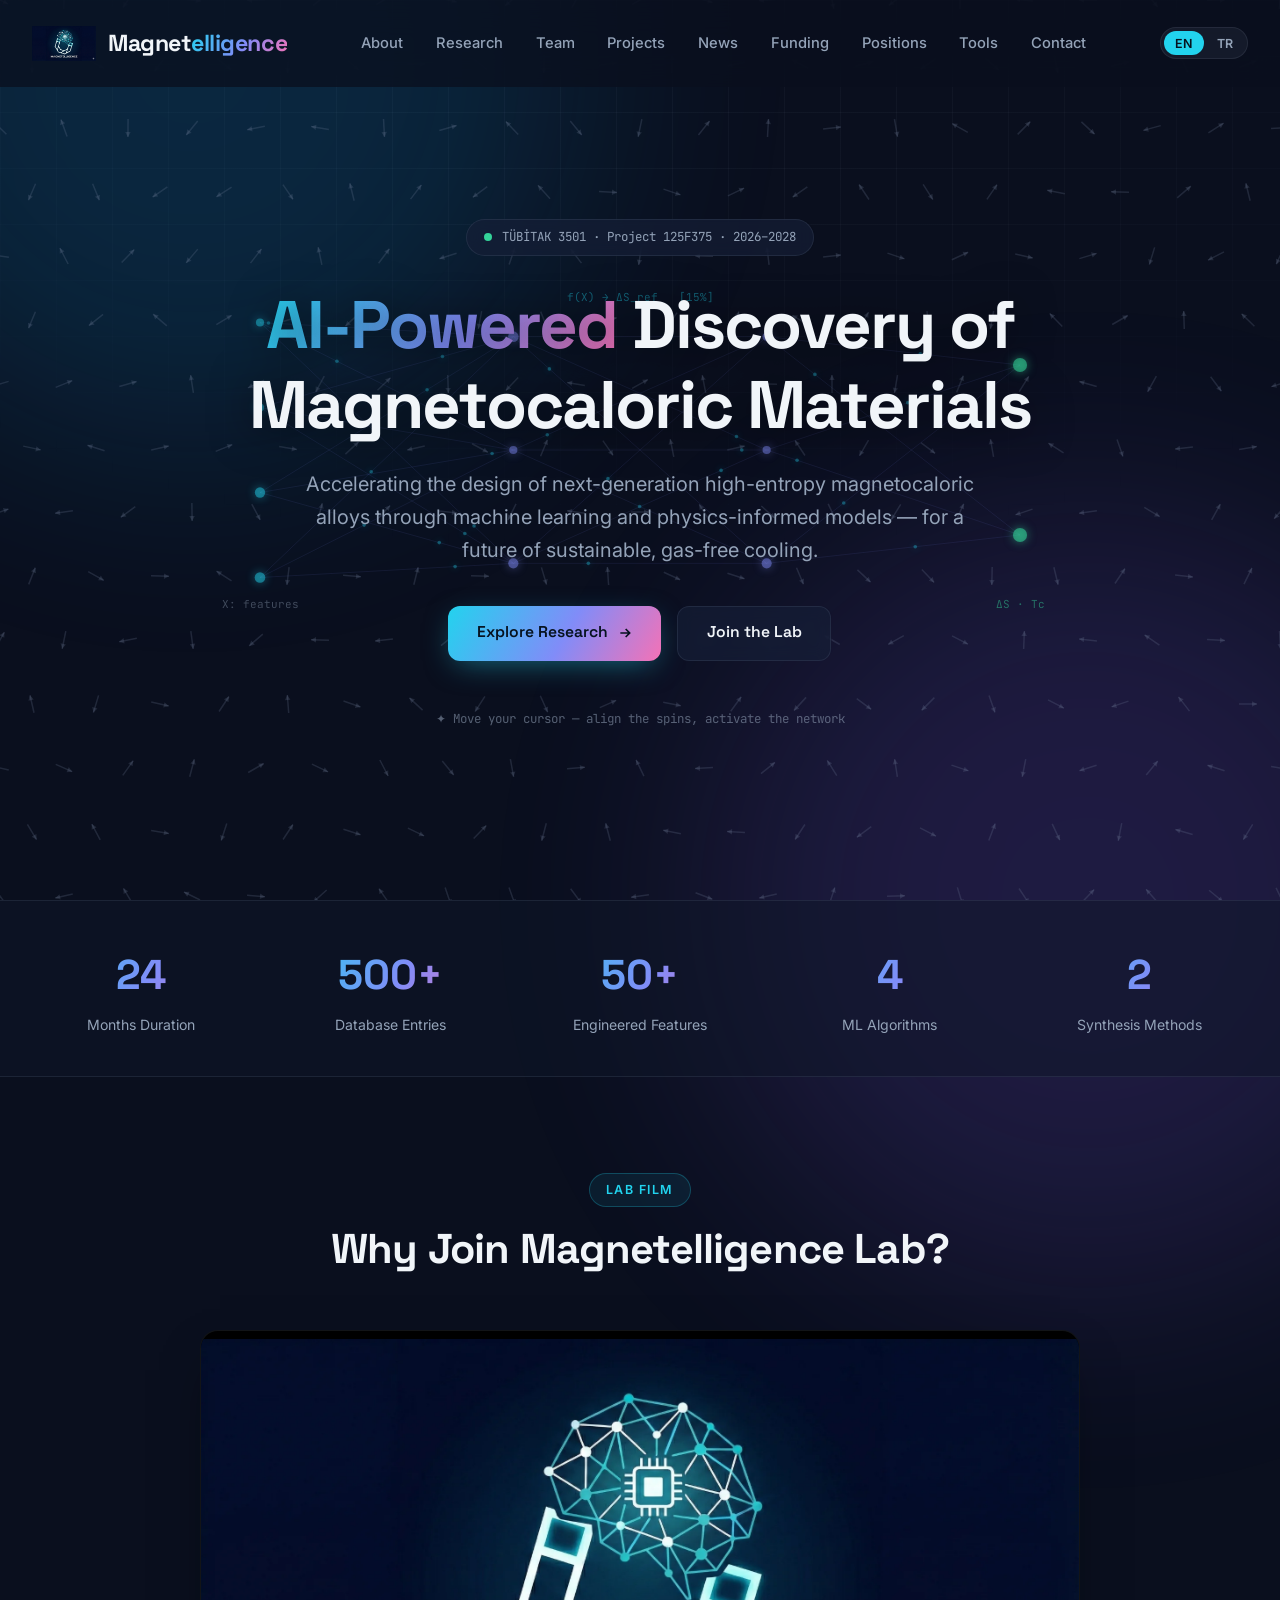
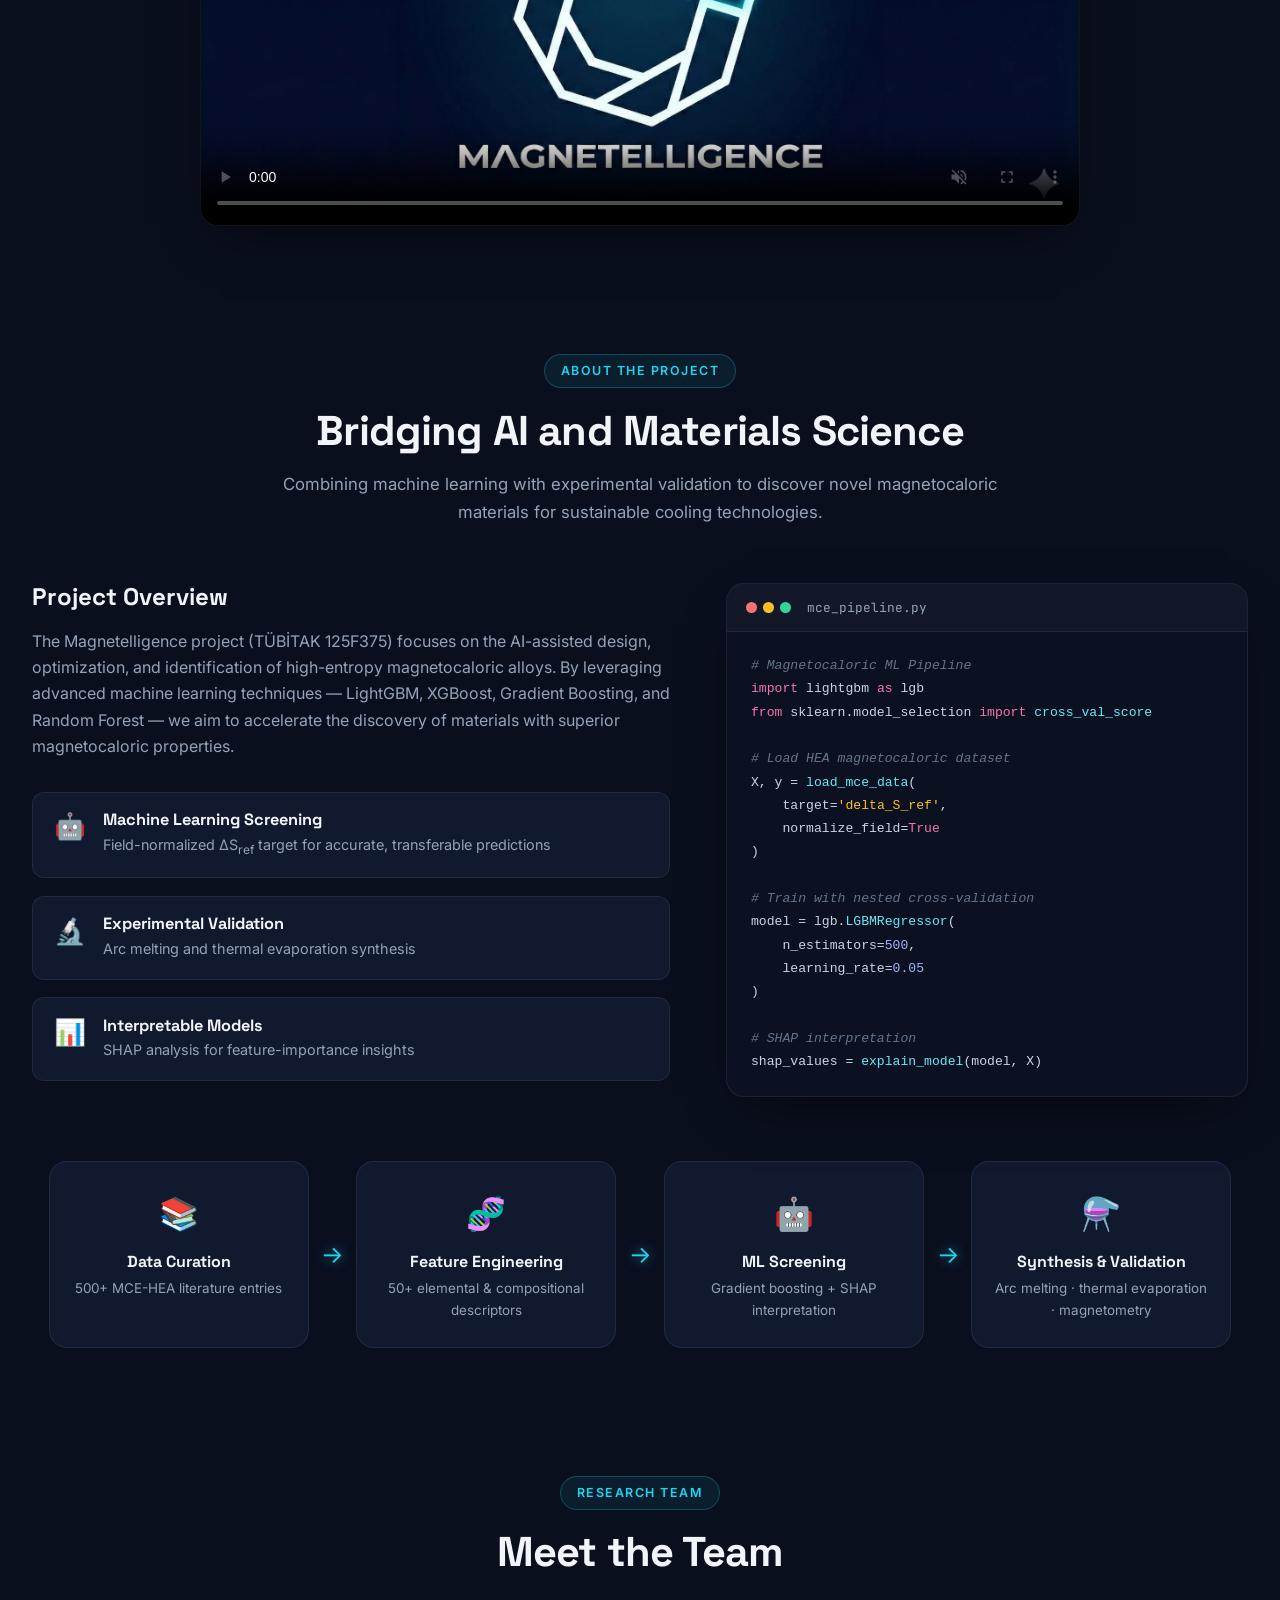
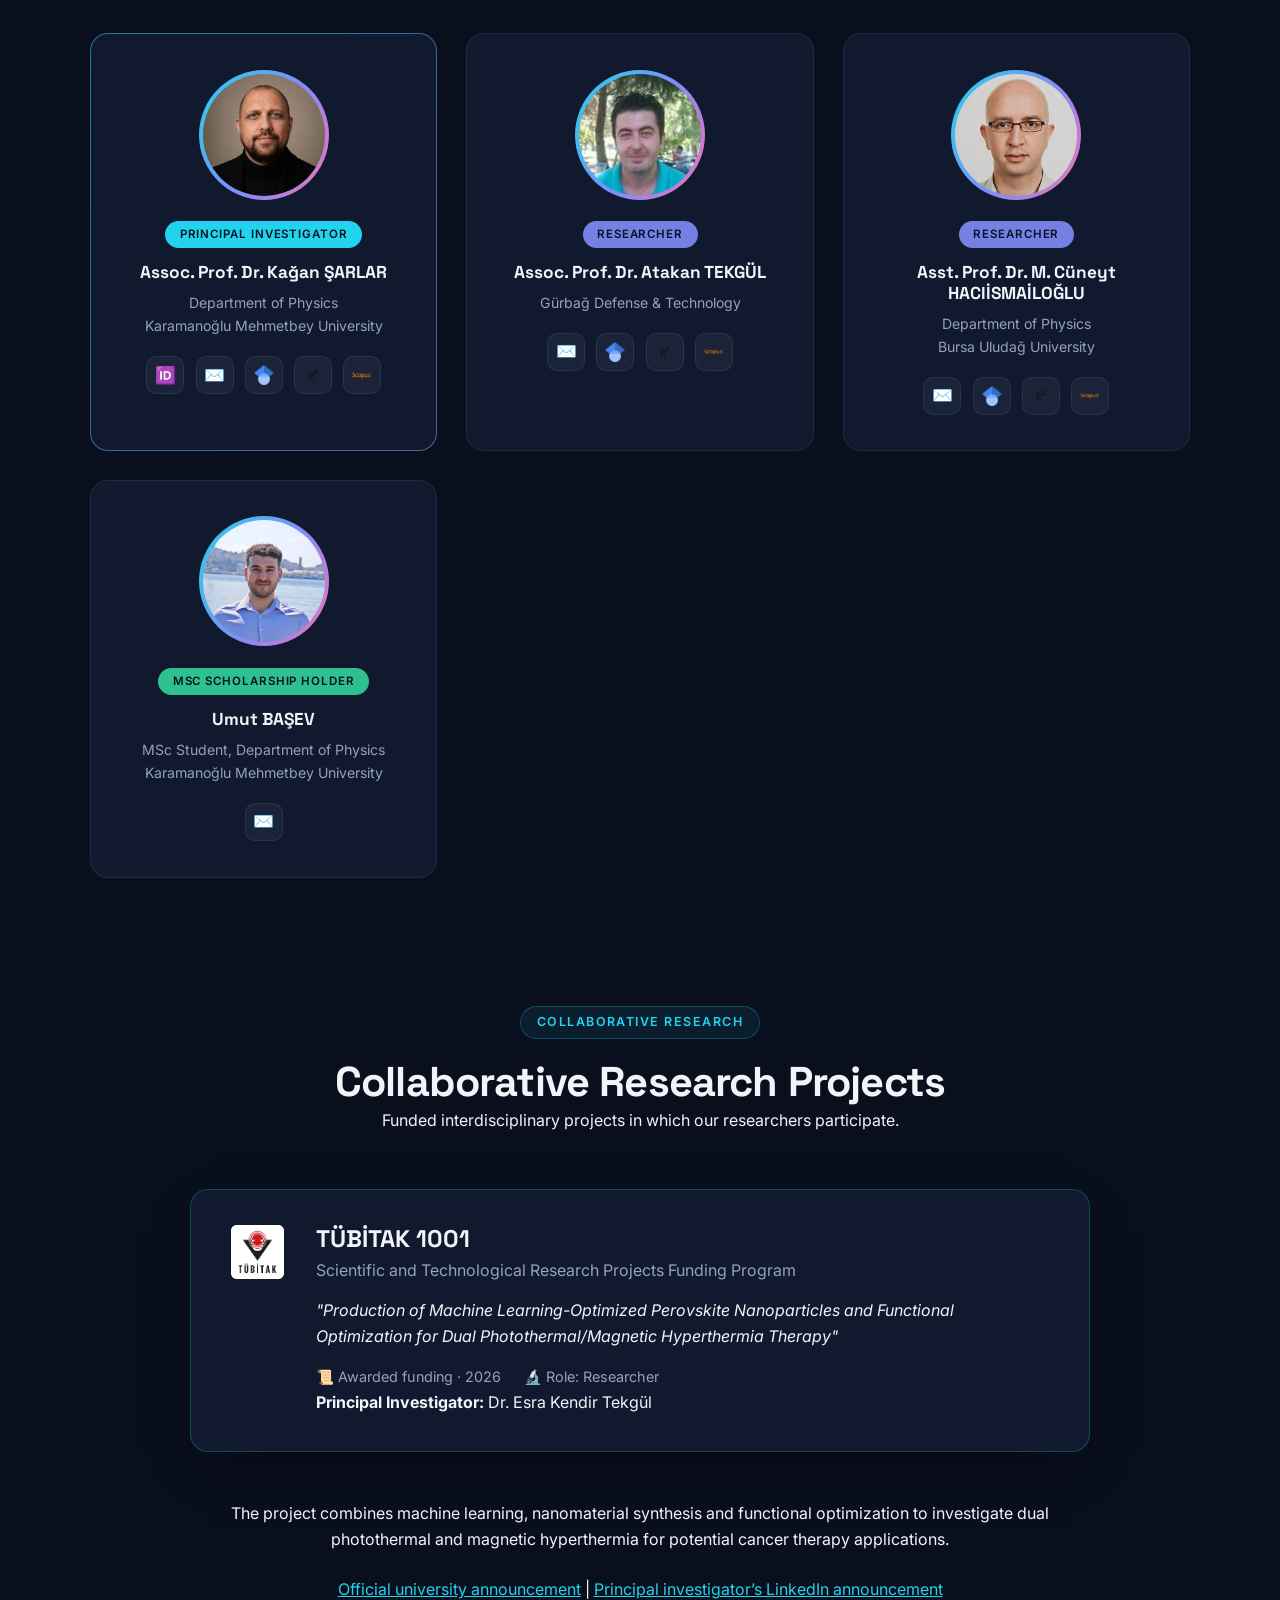
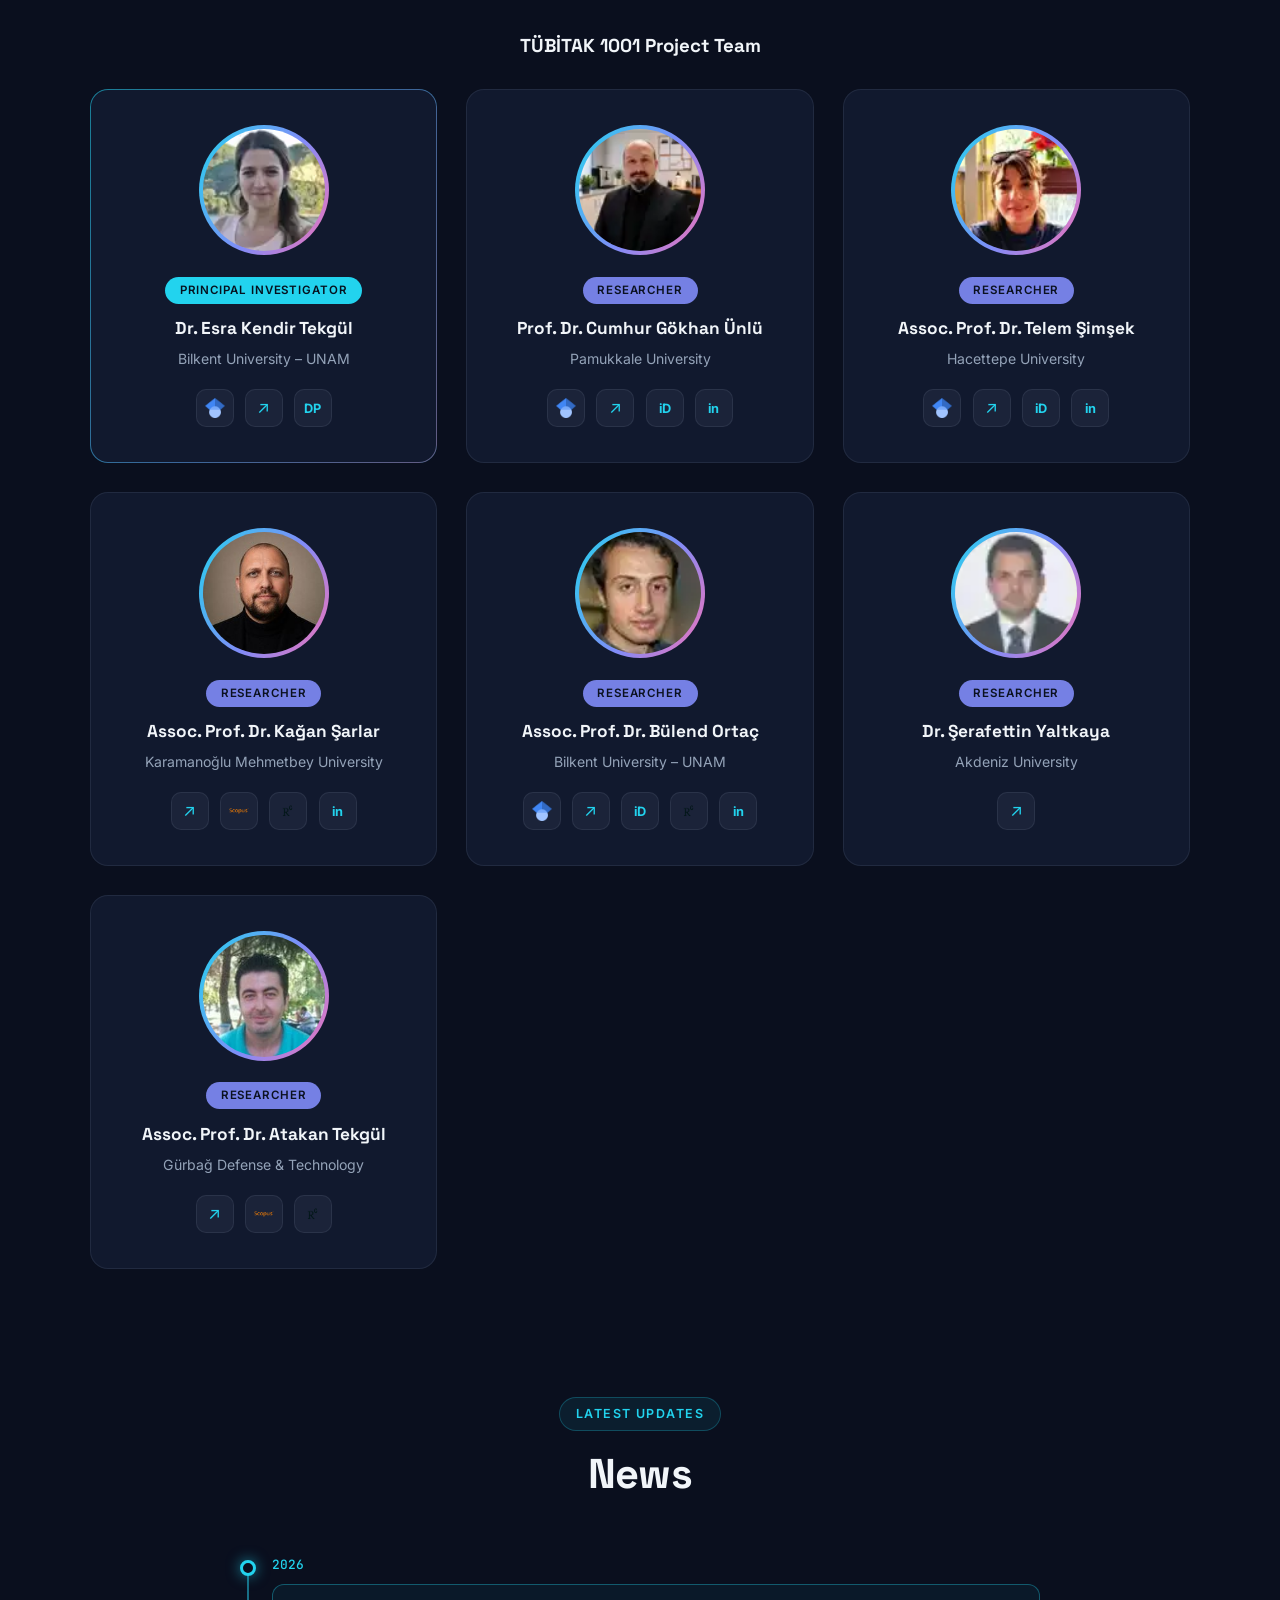
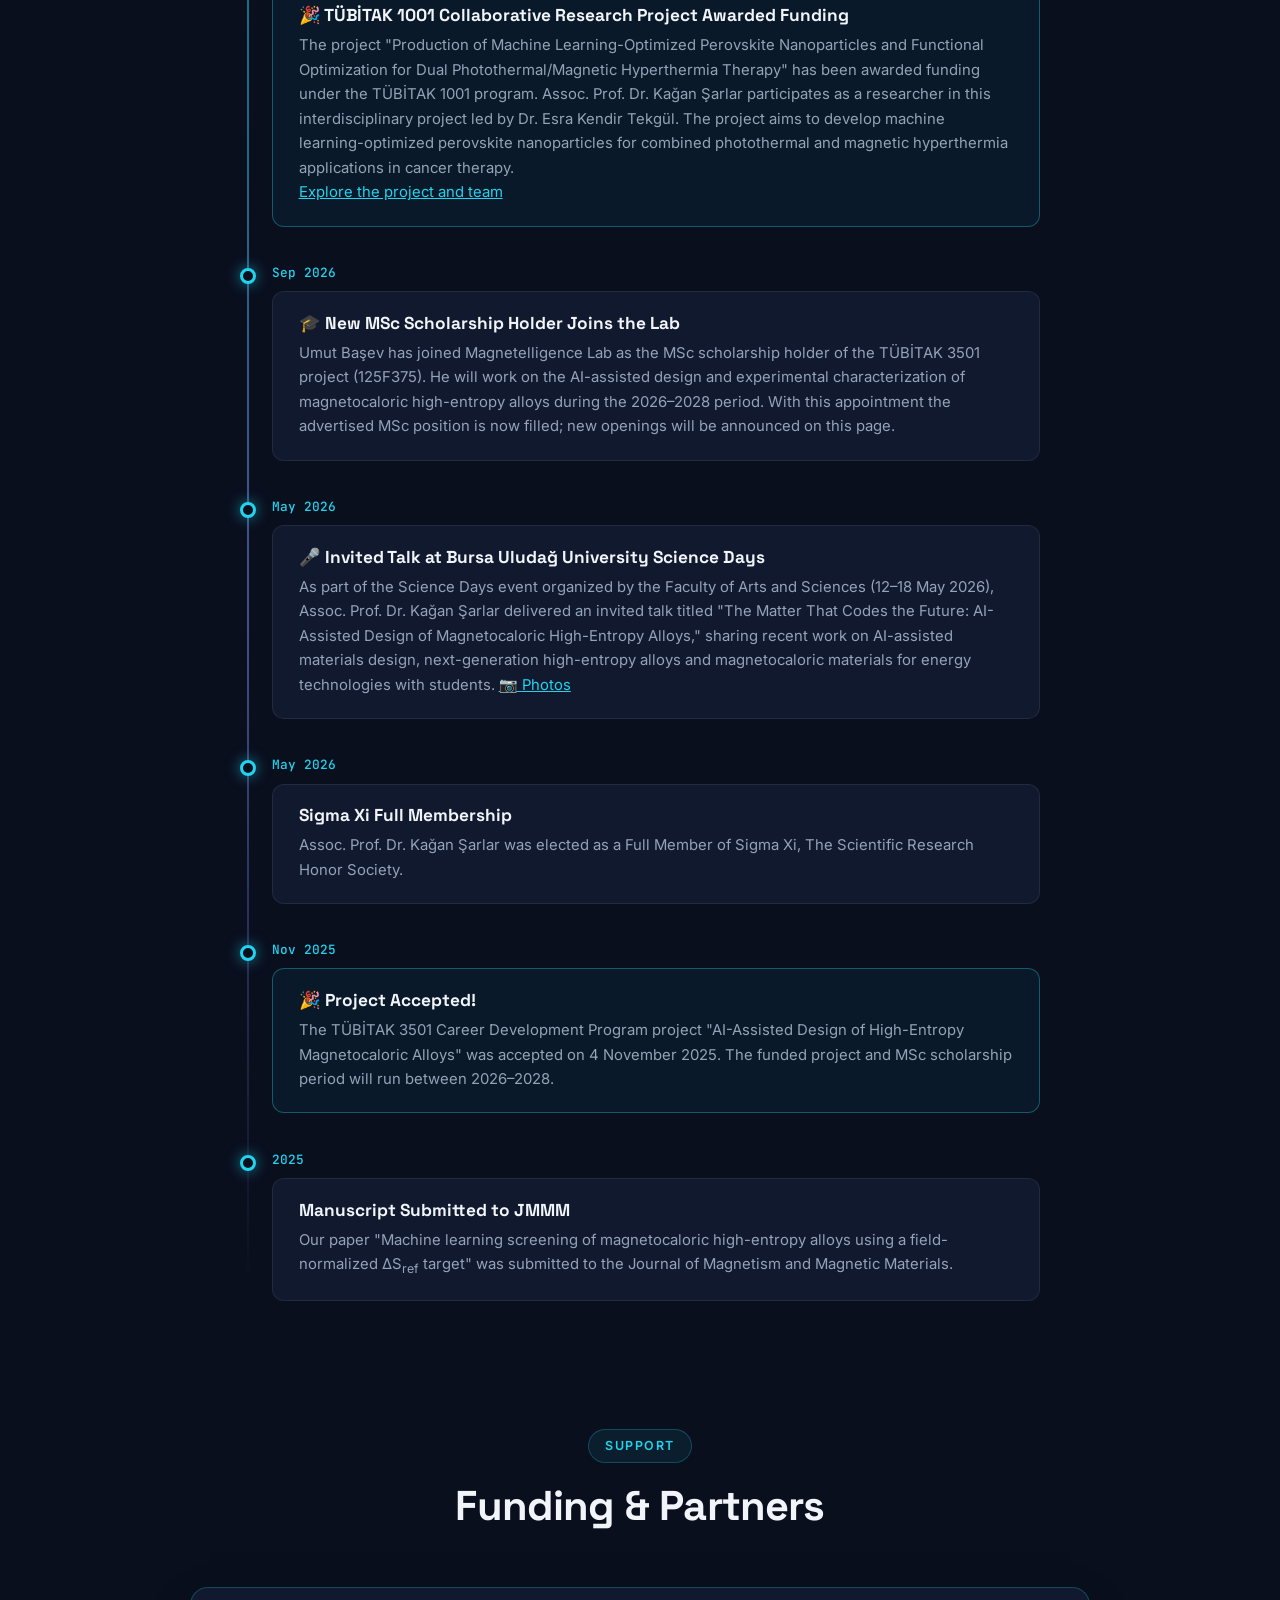
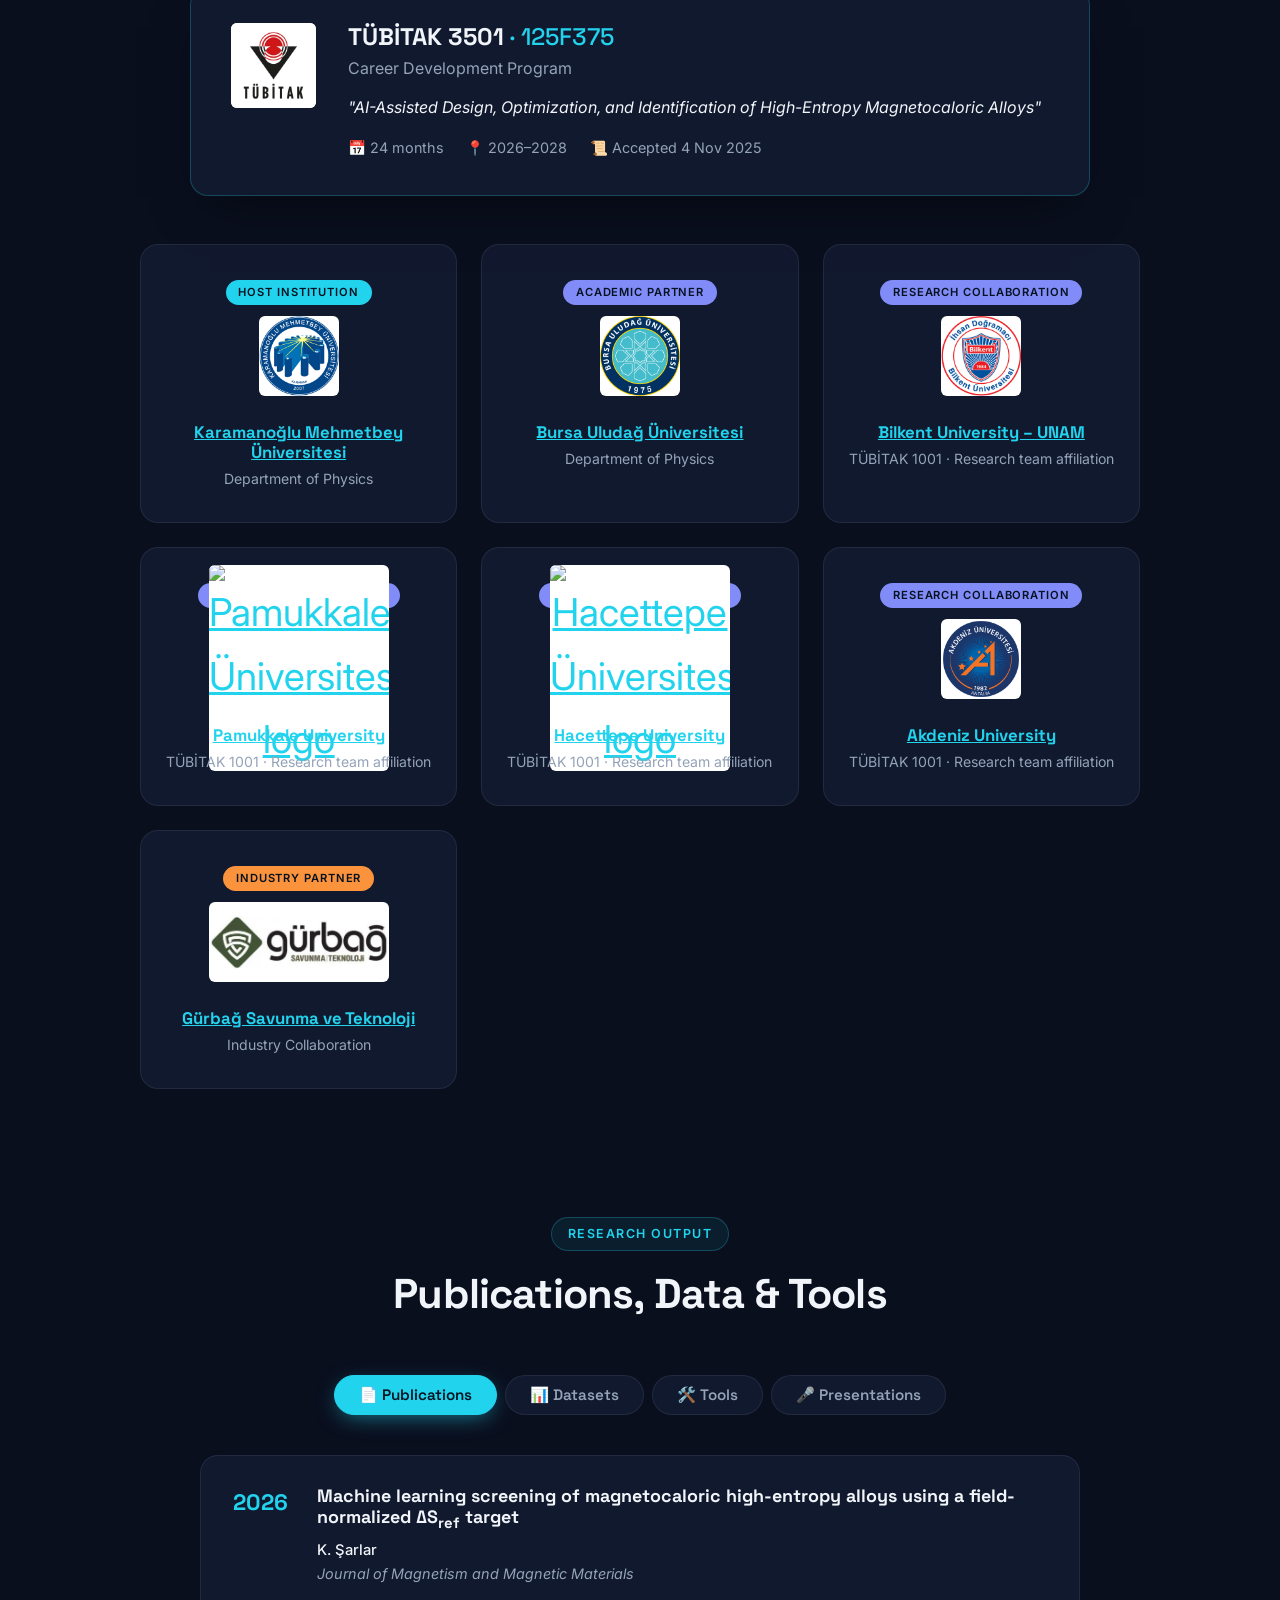
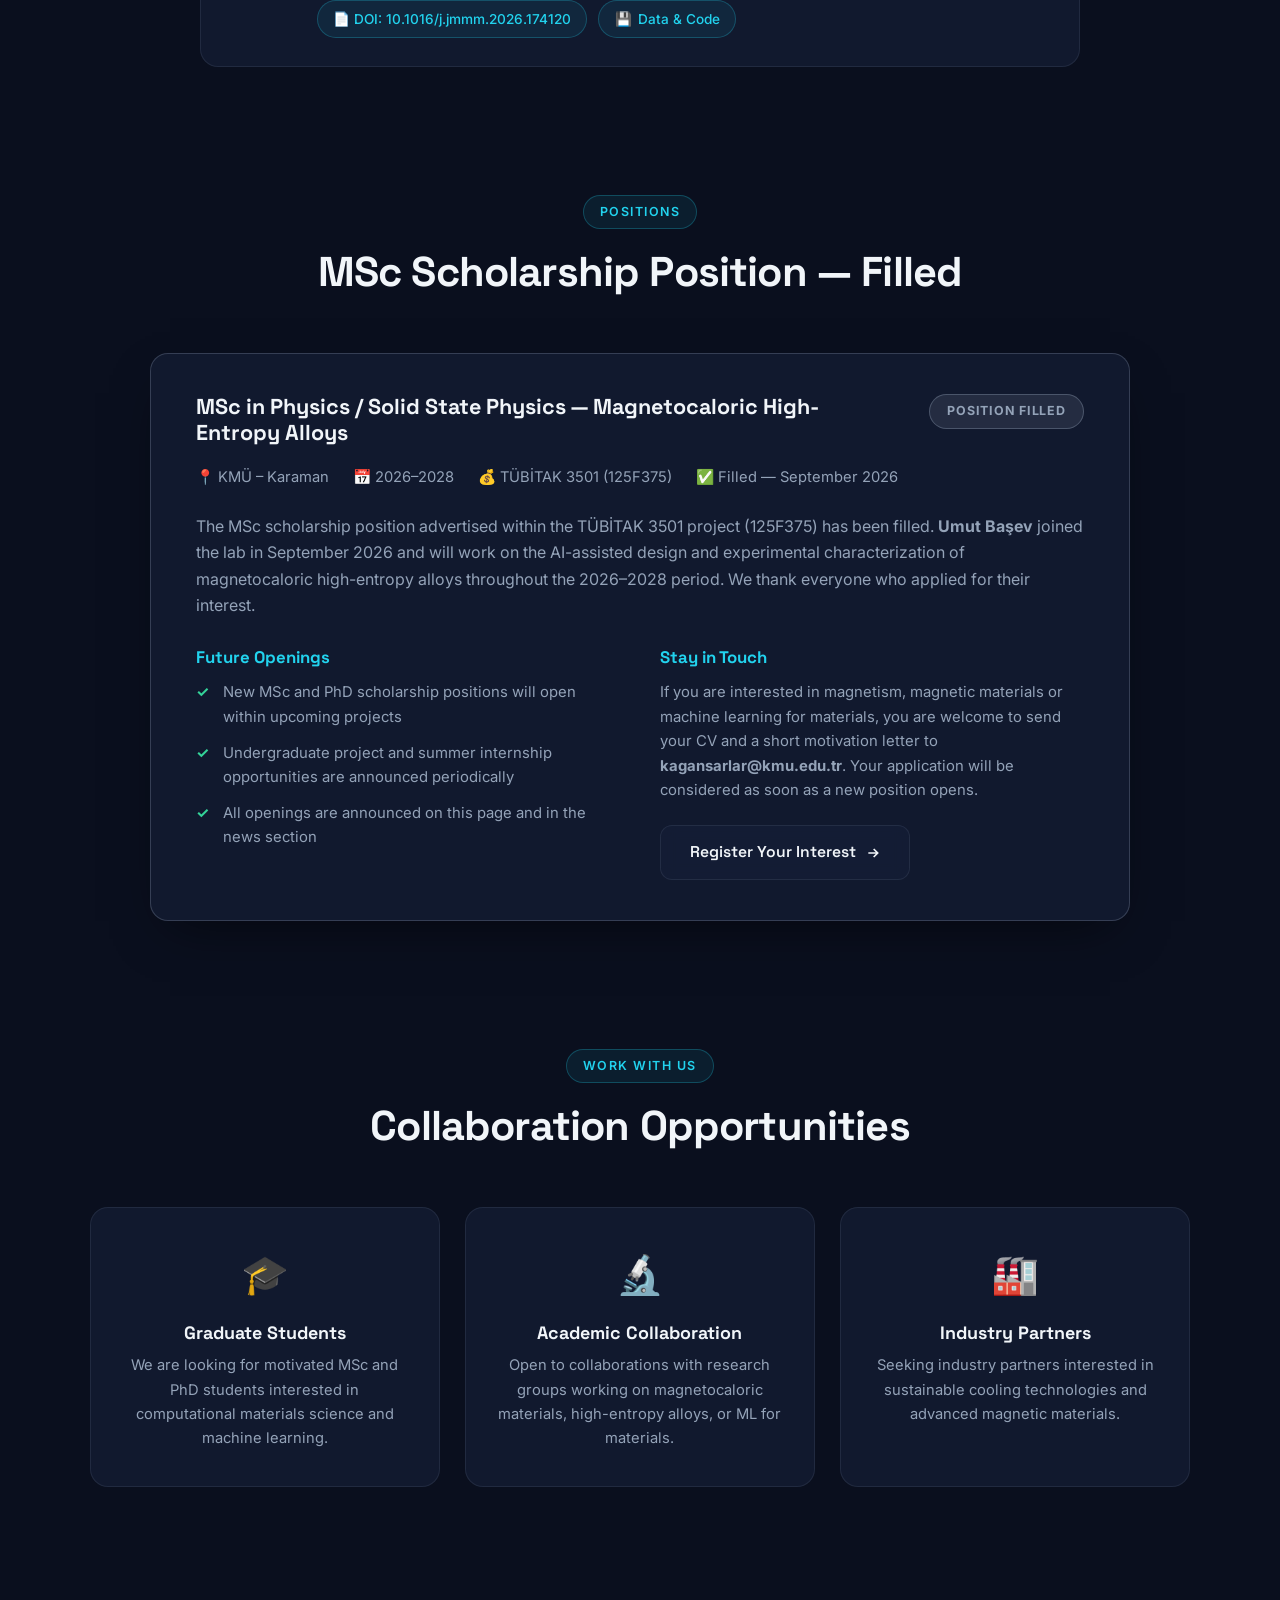
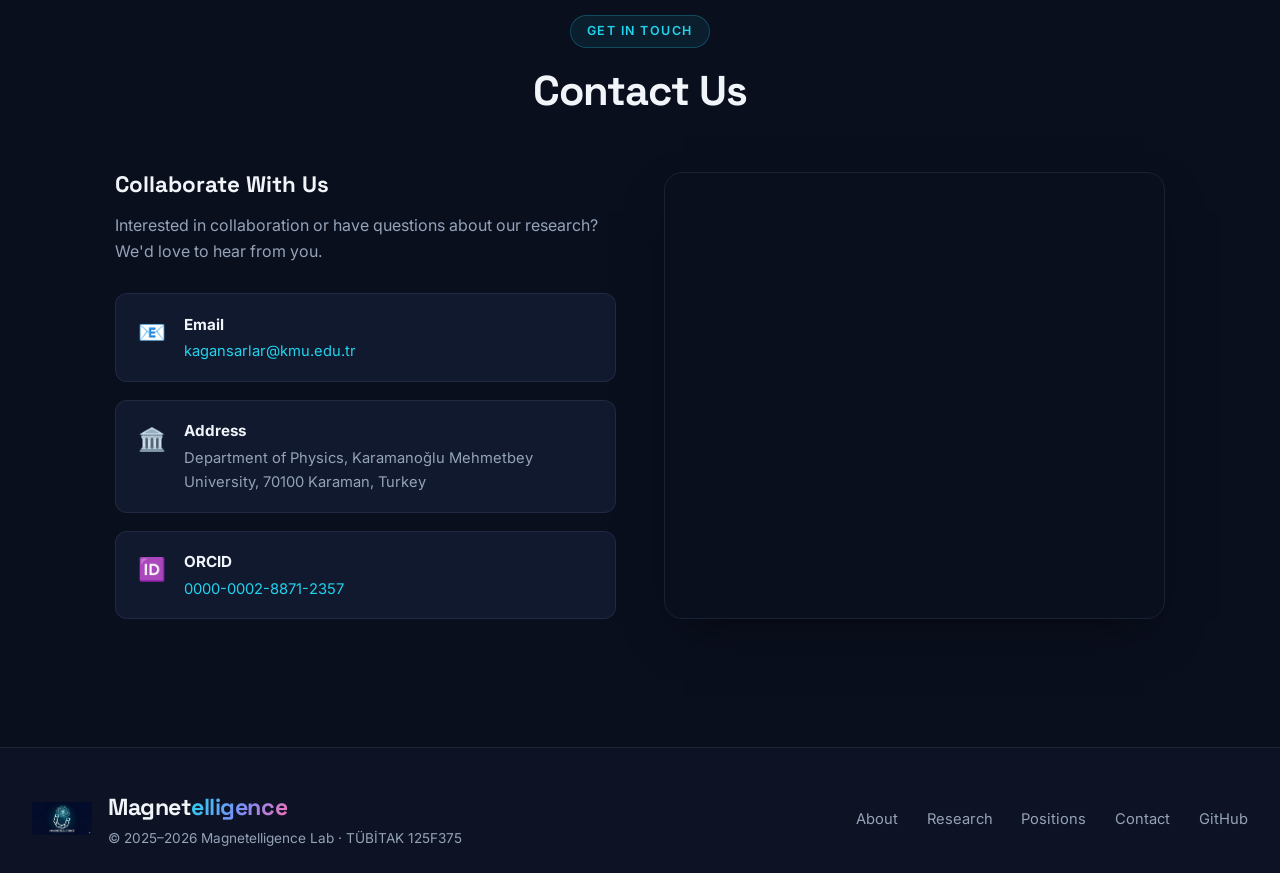
==== commit 04e5975a: "Use six verified local institutional logo files" ====
--- a/index.html
+++ b/index.html
@@ -326,7 +326,7 @@
 <section id="collaborative-projects">
 <div class="section-header reveal"><span class="section-tag"><span class="lang-en">Collaborative Research</span><span class="lang-tr">Ortak Araştırmalar</span></span><h2 class="section-title"><span class="lang-en">Collaborative Research Projects</span><span class="lang-tr">Ortak Araştırma Projeleri</span></h2><p><span class="lang-en">Funded interdisciplinary projects in which our researchers participate.</span><span class="lang-tr">Araştırmacı olarak yer aldığımız, desteklenen disiplinler arası projeler.</span></p></div>
 <div class="funding-card reveal" style="margin-top: 1.25rem;">
-            <div class="funding-logo"><a href="https://tubitak.gov.tr/" target="_blank" rel="noopener"><img src="https://m2lab.com.tr/img/tubitak.jpg" alt="TÜBİTAK" style="width:100%;max-width:85px;height:auto;object-fit:contain;background:white;border-radius:6px" loading="lazy"></a></div>
+            <div class="funding-logo"><a href="https://tubitak.gov.tr/" target="_blank" rel="noopener"><img src="assets/logos/tubitak.png" alt="TÜBİTAK" style="width:100%;max-width:85px;height:auto;object-fit:contain;background:white;border-radius:6px" loading="lazy"></a></div>
             <div class="funding-info">
                 <h3>TÜBİTAK 1001</h3>
                 <p class="funding-program"><span class="lang-en">Scientific and Technological Research Projects Funding Program</span><span class="lang-tr">Bilimsel ve Teknolojik Araştırma Projelerini Destekleme Programı</span></p>
@@ -423,7 +423,7 @@
         </div>
 
         <div class="funding-card reveal">
-            <div class="funding-logo"><a href="https://tubitak.gov.tr/" target="_blank" rel="noopener"><img src="https://m2lab.com.tr/img/tubitak.jpg" alt="TÜBİTAK" style="width:100%;max-width:85px;height:auto;object-fit:contain;background:white;border-radius:6px" loading="lazy"></a></div>
+            <div class="funding-logo"><a href="https://tubitak.gov.tr/" target="_blank" rel="noopener"><img src="assets/logos/tubitak.png" alt="TÜBİTAK" style="width:100%;max-width:85px;height:auto;object-fit:contain;background:white;border-radius:6px" loading="lazy"></a></div>
             <div class="funding-info">
                 <h3>TÜBİTAK 3501 <span class="funding-no">· 125F375</span></h3>
                 <p class="funding-program"><span class="lang-en">Career Development Program</span><span class="lang-tr">Kariyer Geliştirme Programı</span></p>
@@ -442,23 +442,23 @@
         <div class="partners-grid">
             <div class="partner-card partner-host reveal">
                 <span class="partner-badge"><span class="lang-en">Host Institution</span><span class="lang-tr">Ev Sahibi Kurum</span></span>
-                <div class="partner-logo" style="width:100%;height:88px;margin-inline:auto;display:flex;align-items:center;justify-content:center"><a href="https://www.kmu.edu.tr/" target="_blank" rel="noopener"><img src="https://kmu.edu.tr/Content/AltSayfaCalismasiCssleri/HTML/assets/img/logos/kmu_logo.png" alt="Karamanoğlu Mehmetbey Üniversitesi logo" loading="lazy" style="max-width:180px;width:100%;height:80px;object-fit:contain;background:white;border-radius:6px"></a></div>
+                <div class="partner-logo" style="width:100%;height:88px;margin-inline:auto;display:flex;align-items:center;justify-content:center"><a href="https://www.kmu.edu.tr/" target="_blank" rel="noopener"><img src="assets/logos/kmu.png" alt="Karamanoğlu Mehmetbey Üniversitesi logo" loading="lazy" style="max-width:180px;width:100%;height:80px;object-fit:contain;background:white;border-radius:6px"></a></div>
                 <h4><a href="https://www.kmu.edu.tr/" target="_blank" rel="noopener">Karamanoğlu Mehmetbey Üniversitesi</a></h4>
                 <p><span class="lang-en">Department of Physics</span><span class="lang-tr">Fizik Bölümü</span></p>
             </div>
             <div class="partner-card reveal">
                 <span class="partner-badge badge-collab"><span class="lang-en">Academic Partner</span><span class="lang-tr">Akademik Ortak</span></span>
-                <div class="partner-logo" style="width:88px;height:88px;margin-inline:auto;display:flex;align-items:center;justify-content:center"><a href="https://www.uludag.edu.tr/" target="_blank" rel="noopener"><img src="https://uludag.edu.tr/dosyalar/anasayfa/50_yil_logolar/buu_logo_uludag_png.png" alt="Bursa Uludağ Üniversitesi logo" loading="lazy" style="width:80px;height:80px;object-fit:contain;background:white;border-radius:6px"></a></div>
+                <div class="partner-logo" style="width:88px;height:88px;margin-inline:auto;display:flex;align-items:center;justify-content:center"><a href="https://www.uludag.edu.tr/" target="_blank" rel="noopener"><img src="assets/logos/uludag.png" alt="Bursa Uludağ Üniversitesi logo" loading="lazy" style="width:80px;height:80px;object-fit:contain;background:white;border-radius:6px"></a></div>
                 <h4><a href="https://www.uludag.edu.tr/" target="_blank" rel="noopener">Bursa Uludağ Üniversitesi</a></h4>
                 <p><span class="lang-en">Department of Physics</span><span class="lang-tr">Fizik Bölümü</span></p>
             </div>
-<div class="partner-card reveal"><span class="partner-badge badge-collab"><span class="lang-en">Research Collaboration</span><span class="lang-tr">Akademik İş Birliği</span></span><div class="partner-logo" style="width:88px;height:88px;margin-inline:auto;display:flex;align-items:center;justify-content:center"><a href="https://unam.bilkent.edu.tr/" target="_blank" rel="noopener"><img src="https://w3.bilkent.edu.tr/logo/tr-amblem.png" alt="Bilkent Üniversitesi – UNAM logo" loading="lazy" style="width:80px;height:80px;object-fit:contain;background:white;border-radius:6px"></a></div><h4><a href="https://unam.bilkent.edu.tr/" target="_blank" rel="noopener"><span class="lang-en">Bilkent University – UNAM</span><span class="lang-tr">Bilkent Üniversitesi – UNAM</span></a></h4><p><span class="lang-en">TÜBİTAK 1001 · Research team affiliation</span><span class="lang-tr">TÜBİTAK 1001 · Araştırma ekibinin kurumu</span></p></div>
+<div class="partner-card reveal"><span class="partner-badge badge-collab"><span class="lang-en">Research Collaboration</span><span class="lang-tr">Akademik İş Birliği</span></span><div class="partner-logo" style="width:88px;height:88px;margin-inline:auto;display:flex;align-items:center;justify-content:center"><a href="https://unam.bilkent.edu.tr/" target="_blank" rel="noopener"><img src="assets/logos/bilkent.png" alt="Bilkent Üniversitesi – UNAM logo" loading="lazy" style="width:80px;height:80px;object-fit:contain;background:white;border-radius:6px"></a></div><h4><a href="https://unam.bilkent.edu.tr/" target="_blank" rel="noopener"><span class="lang-en">Bilkent University – UNAM</span><span class="lang-tr">Bilkent Üniversitesi – UNAM</span></a></h4><p><span class="lang-en">TÜBİTAK 1001 · Research team affiliation</span><span class="lang-tr">TÜBİTAK 1001 · Araştırma ekibinin kurumu</span></p></div>
 <div class="partner-card reveal"><span class="partner-badge badge-collab"><span class="lang-en">Research Collaboration</span><span class="lang-tr">Akademik İş Birliği</span></span><div class="partner-logo" style="width:100%;height:88px;margin-inline:auto;display:flex;align-items:center;justify-content:center"><a href="https://www.pau.edu.tr/" target="_blank" rel="noopener"><img src="https://upload.wikimedia.org/wikipedia/commons/thumb/9/9c/Pamukkale_University_logo.svg/1024px-Pamukkale_University_logo.svg.png" alt="Pamukkale Üniversitesi logo" loading="lazy" style="max-width:180px;width:100%;height:80px;object-fit:contain;background:white;border-radius:6px"></a></div><h4><a href="https://www.pau.edu.tr/" target="_blank" rel="noopener"><span class="lang-en">Pamukkale University</span><span class="lang-tr">Pamukkale Üniversitesi</span></a></h4><p><span class="lang-en">TÜBİTAK 1001 · Research team affiliation</span><span class="lang-tr">TÜBİTAK 1001 · Araştırma ekibinin kurumu</span></p></div>
 <div class="partner-card reveal"><span class="partner-badge badge-collab"><span class="lang-en">Research Collaboration</span><span class="lang-tr">Akademik İş Birliği</span></span><div class="partner-logo" style="width:100%;height:88px;margin-inline:auto;display:flex;align-items:center;justify-content:center"><a href="https://www.hacettepe.edu.tr/" target="_blank" rel="noopener"><img src="https://seekvectors.com/files/download/71a9d79bb508ccc3ba02218b7b903ff6.jpg" alt="Hacettepe Üniversitesi logo" loading="lazy" style="max-width:180px;width:100%;height:80px;object-fit:contain;background:white;border-radius:6px"></a></div><h4><a href="https://www.hacettepe.edu.tr/" target="_blank" rel="noopener"><span class="lang-en">Hacettepe University</span><span class="lang-tr">Hacettepe Üniversitesi</span></a></h4><p><span class="lang-en">TÜBİTAK 1001 · Research team affiliation</span><span class="lang-tr">TÜBİTAK 1001 · Araştırma ekibinin kurumu</span></p></div>
-<div class="partner-card reveal"><span class="partner-badge badge-collab"><span class="lang-en">Research Collaboration</span><span class="lang-tr">Akademik İş Birliği</span></span><div class="partner-logo" style="width:88px;height:88px;margin-inline:auto;display:flex;align-items:center;justify-content:center"><a href="https://www.akdeniz.edu.tr/" target="_blank" rel="noopener"><img src="https://webis.akdeniz.edu.tr/uploads/1169/kurumsal/Akdeniz_Universitesi.png" alt="Akdeniz Üniversitesi logo" loading="lazy" style="width:80px;height:80px;object-fit:contain;background:white;border-radius:6px"></a></div><h4><a href="https://www.akdeniz.edu.tr/" target="_blank" rel="noopener"><span class="lang-en">Akdeniz University</span><span class="lang-tr">Akdeniz Üniversitesi</span></a></h4><p><span class="lang-en">TÜBİTAK 1001 · Research team affiliation</span><span class="lang-tr">TÜBİTAK 1001 · Araştırma ekibinin kurumu</span></p></div>
+<div class="partner-card reveal"><span class="partner-badge badge-collab"><span class="lang-en">Research Collaboration</span><span class="lang-tr">Akademik İş Birliği</span></span><div class="partner-logo" style="width:88px;height:88px;margin-inline:auto;display:flex;align-items:center;justify-content:center"><a href="https://www.akdeniz.edu.tr/" target="_blank" rel="noopener"><img src="assets/logos/akdeniz.png" alt="Akdeniz Üniversitesi logo" loading="lazy" style="width:80px;height:80px;object-fit:contain;background:white;border-radius:6px"></a></div><h4><a href="https://www.akdeniz.edu.tr/" target="_blank" rel="noopener"><span class="lang-en">Akdeniz University</span><span class="lang-tr">Akdeniz Üniversitesi</span></a></h4><p><span class="lang-en">TÜBİTAK 1001 · Research team affiliation</span><span class="lang-tr">TÜBİTAK 1001 · Araştırma ekibinin kurumu</span></p></div>
             <div class="partner-card reveal">
                 <span class="partner-badge badge-industry"><span class="lang-en">Industry Partner</span><span class="lang-tr">Sanayi Ortağı</span></span>
-                <div class="partner-logo" style="width:100%;height:88px;margin-inline:auto;display:flex;align-items:center;justify-content:center"><a href="https://www.gurbagsavunma.com/" target="_blank" rel="noopener"><img src="https://www.ostimsavunma.org/public/images/company/image-0070170.jpg?format=webp" alt="Gürbağ Savunma ve Teknoloji logo" loading="lazy" style="max-width:180px;width:100%;height:80px;object-fit:contain;background:white;border-radius:6px"></a></div>
+                <div class="partner-logo" style="width:100%;height:88px;margin-inline:auto;display:flex;align-items:center;justify-content:center"><a href="https://www.gurbagsavunma.com/" target="_blank" rel="noopener"><img src="assets/logos/gurbag.png" alt="Gürbağ Savunma ve Teknoloji logo" loading="lazy" style="max-width:180px;width:100%;height:80px;object-fit:contain;background:white;border-radius:6px"></a></div>
                 <h4><a href="https://www.gurbagsavunma.com/" target="_blank" rel="noopener">Gürbağ Savunma ve Teknoloji</a></h4>
                 <p><span class="lang-en">Industry Collaboration</span><span class="lang-tr">Sanayi İşbirliği</span></p>
             </div>
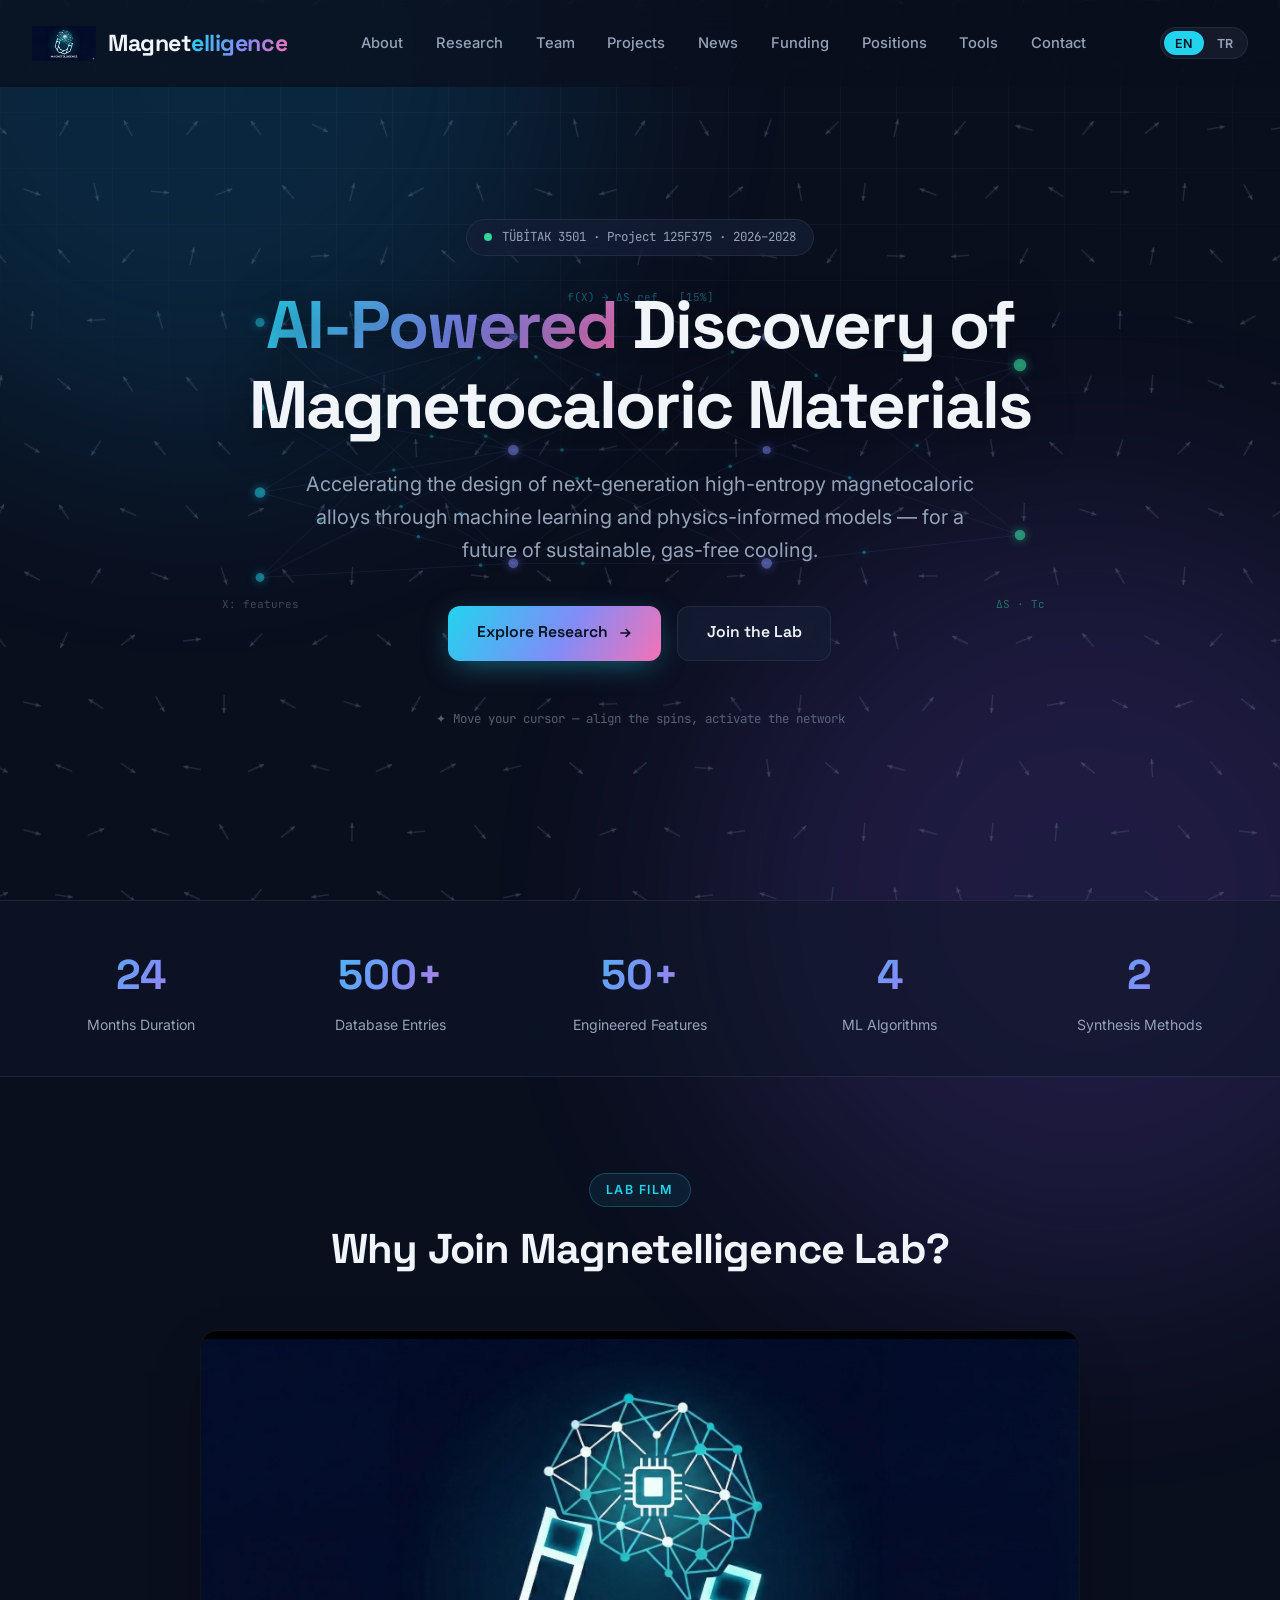
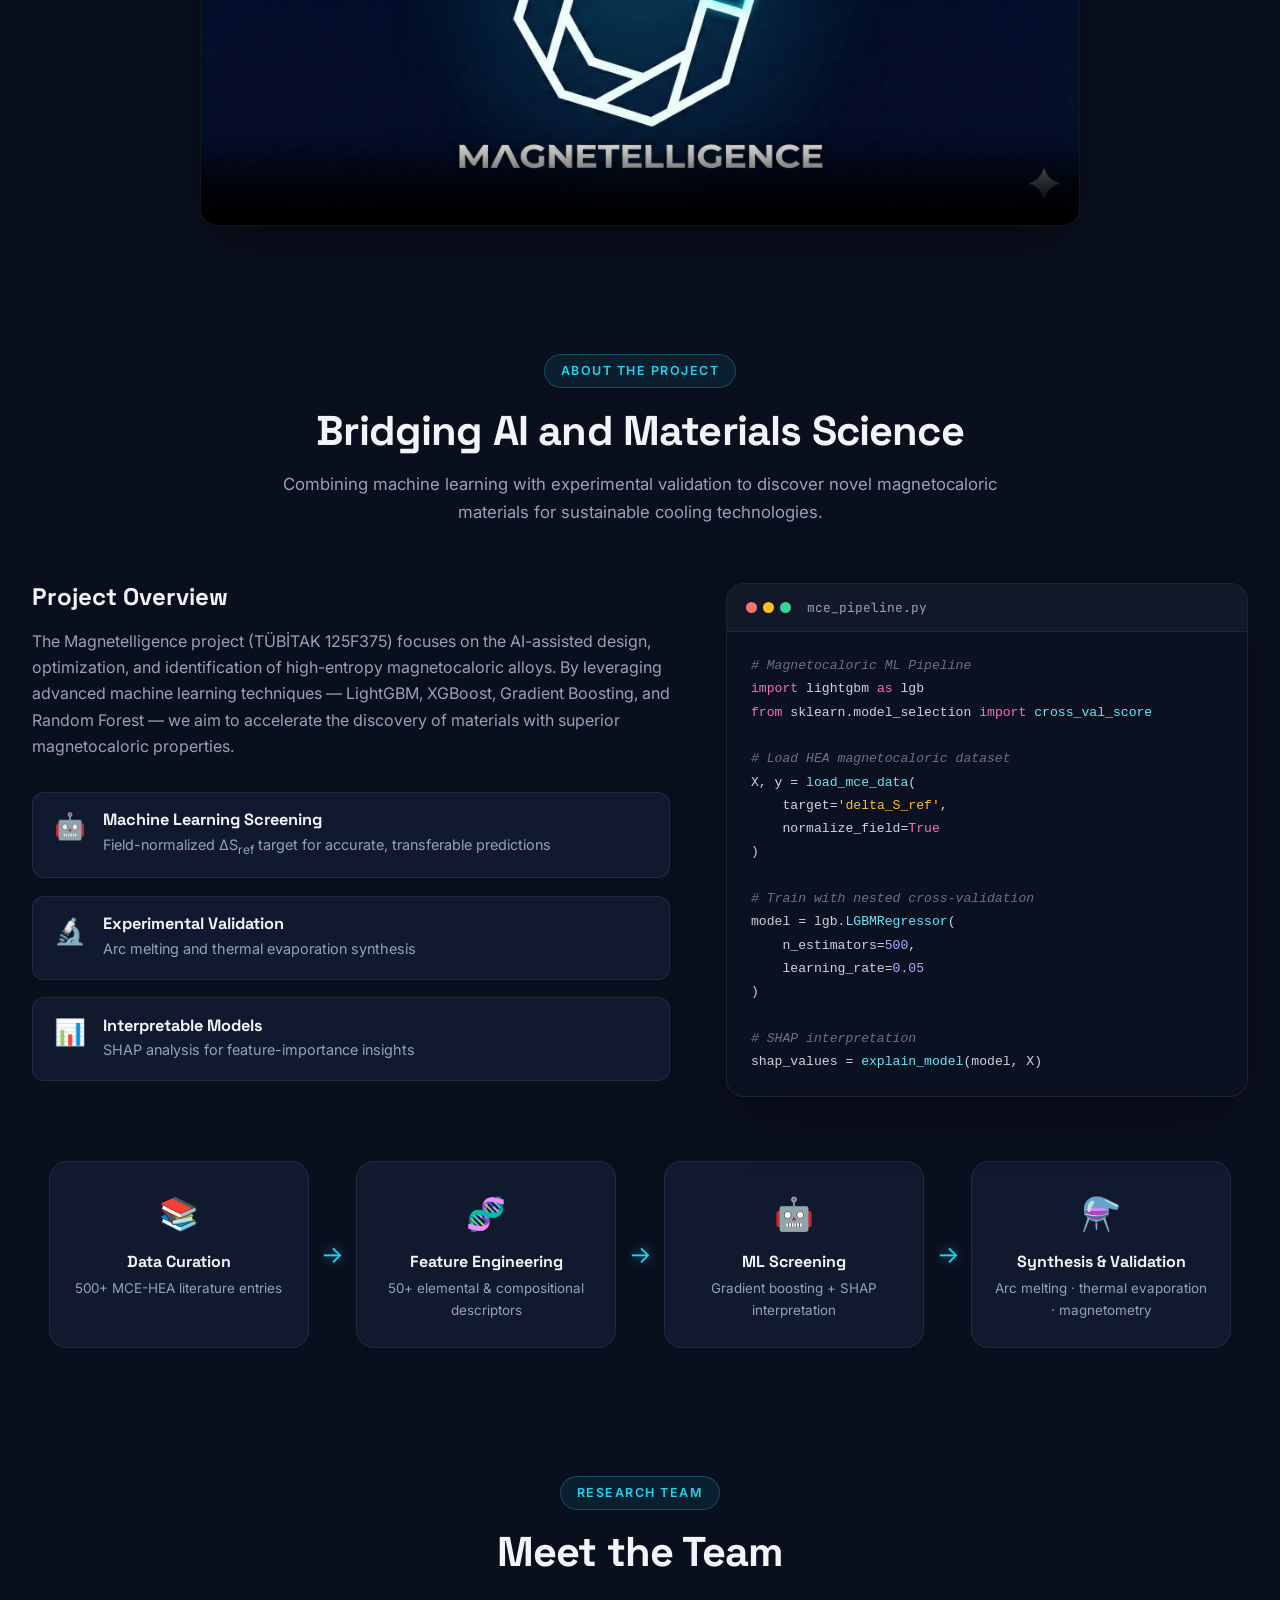
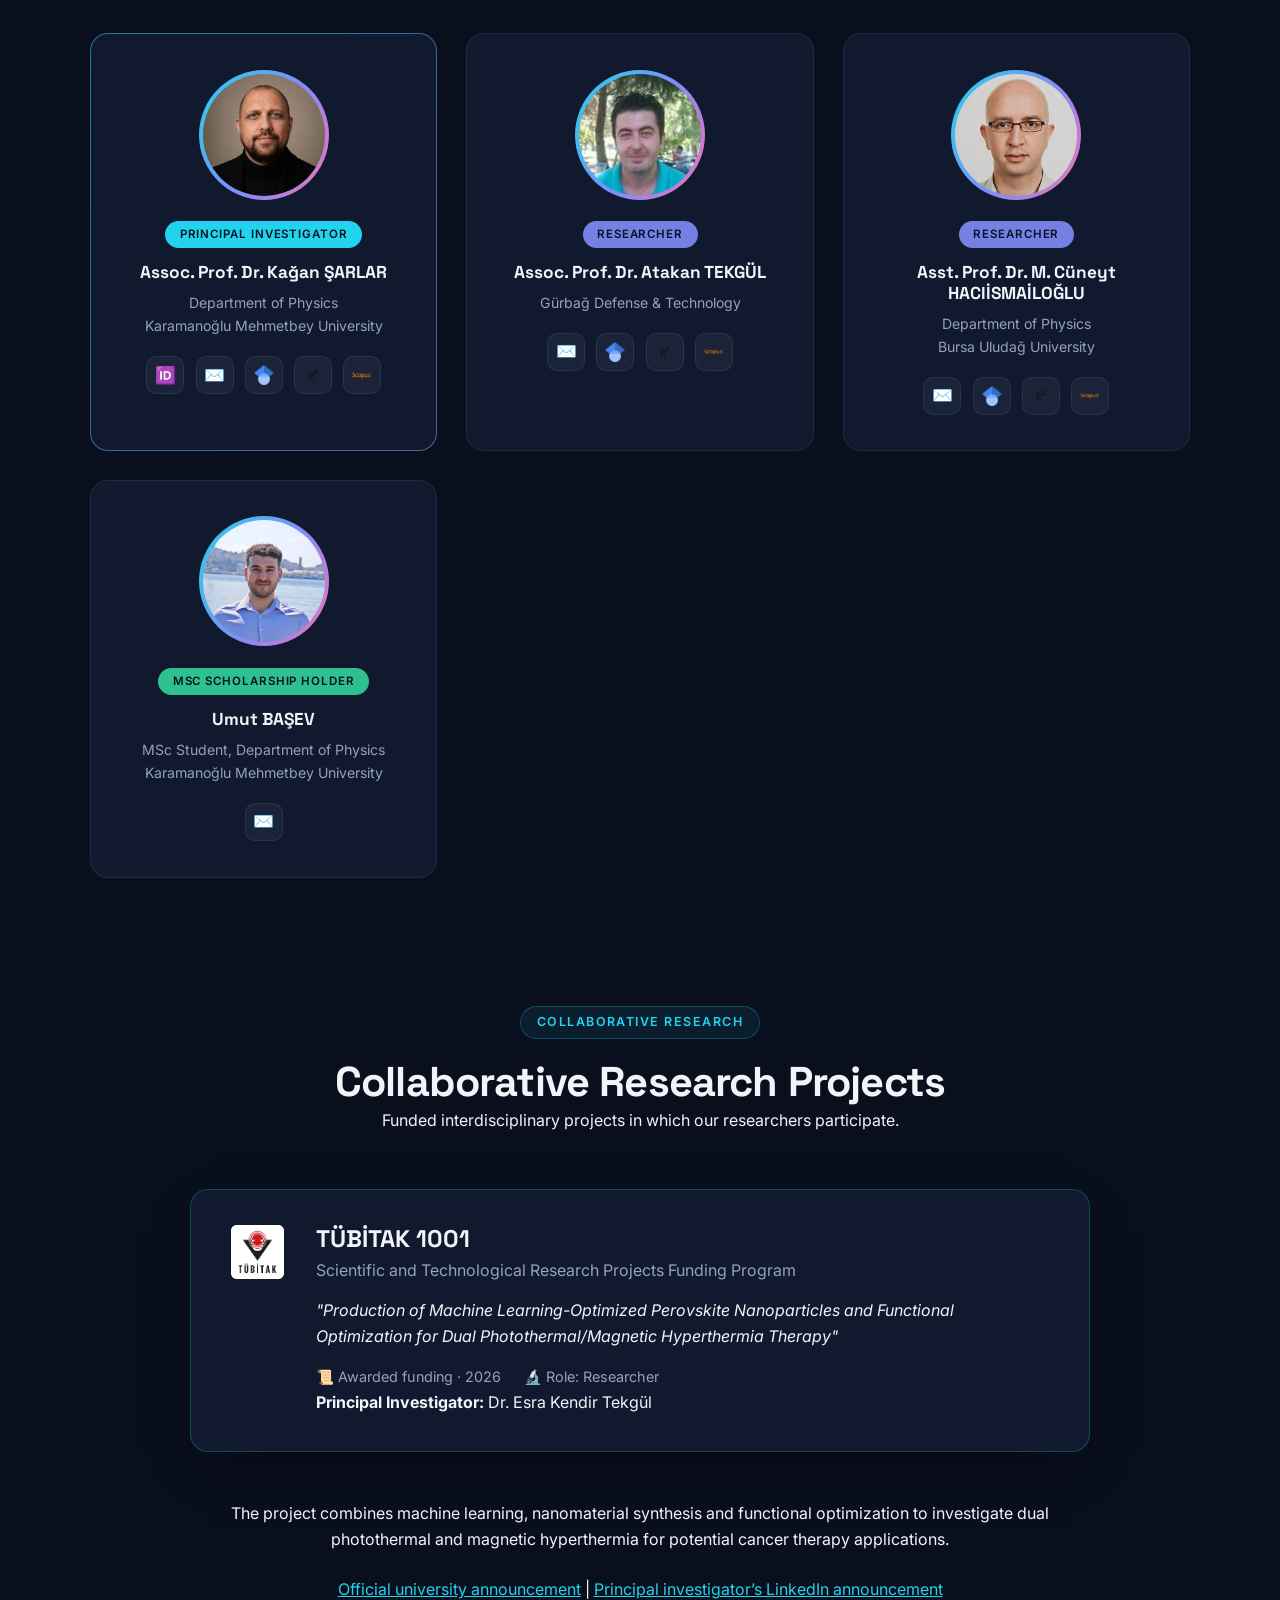
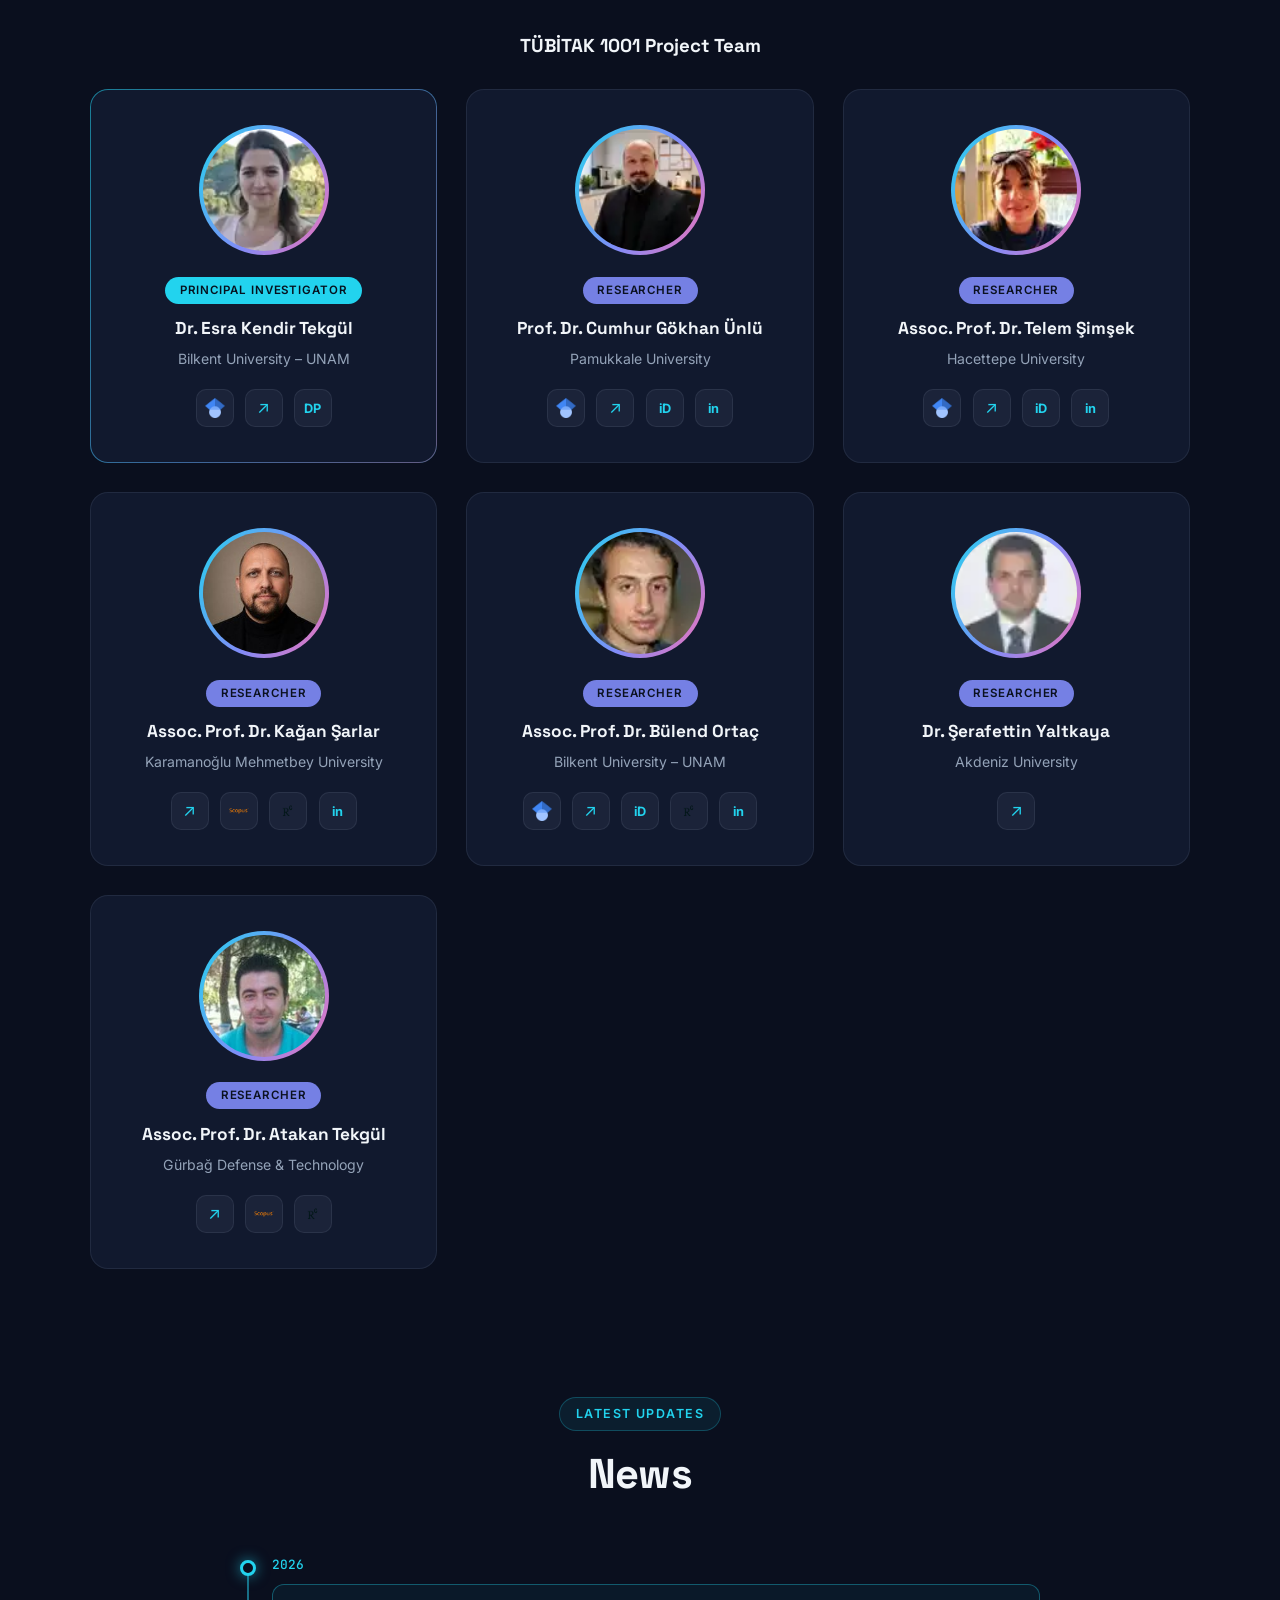
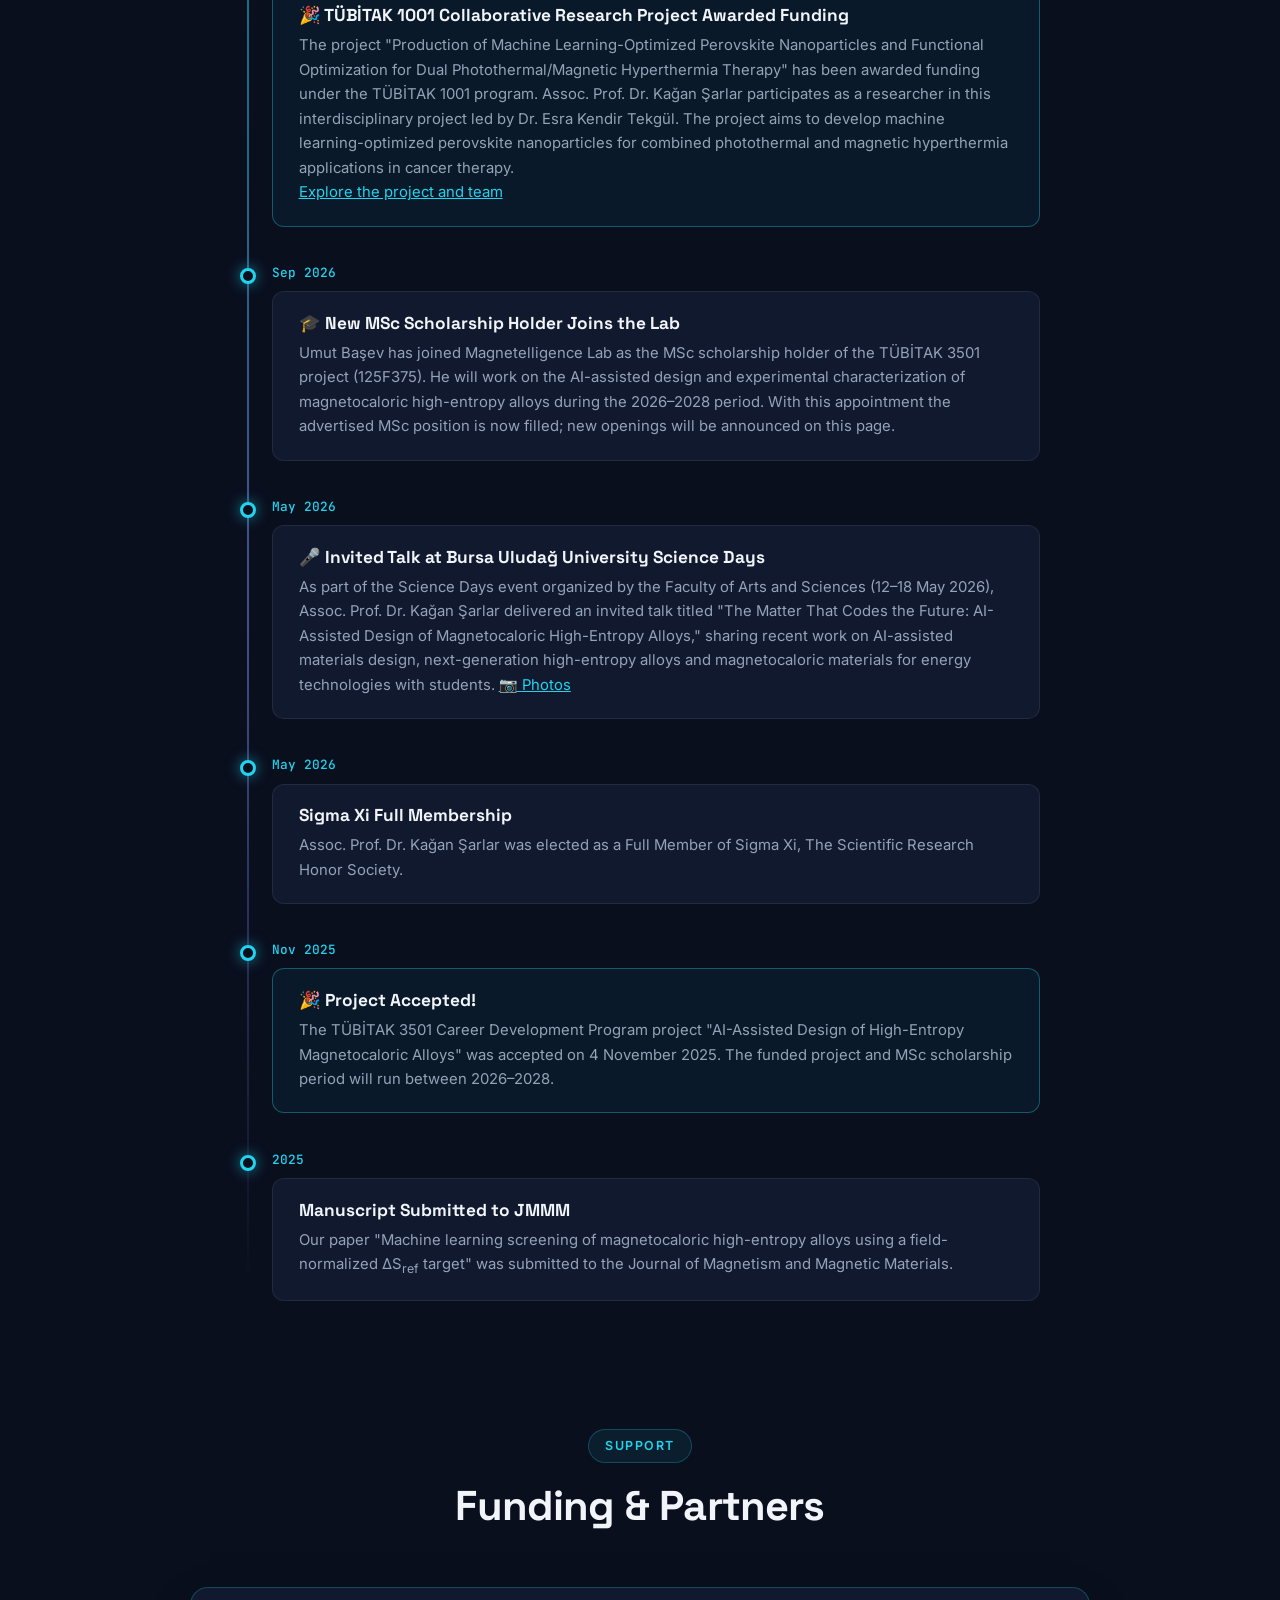
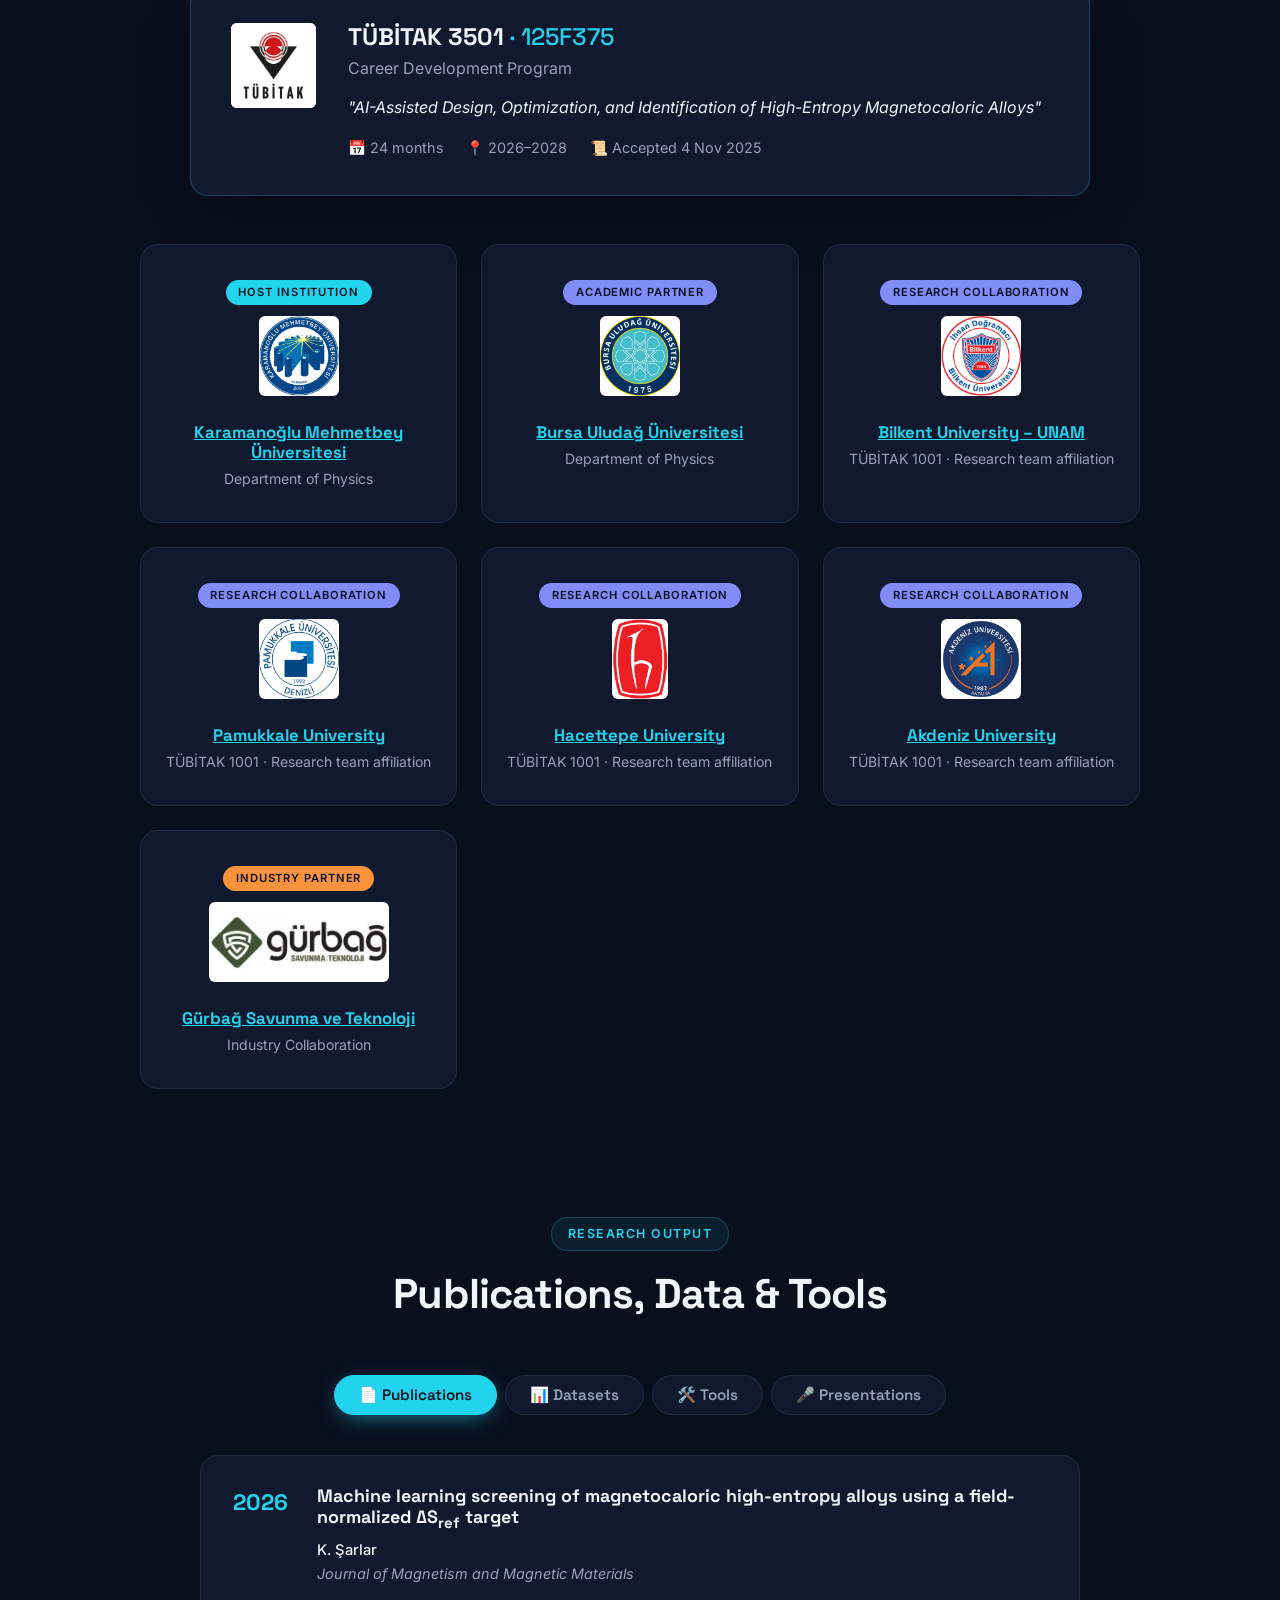
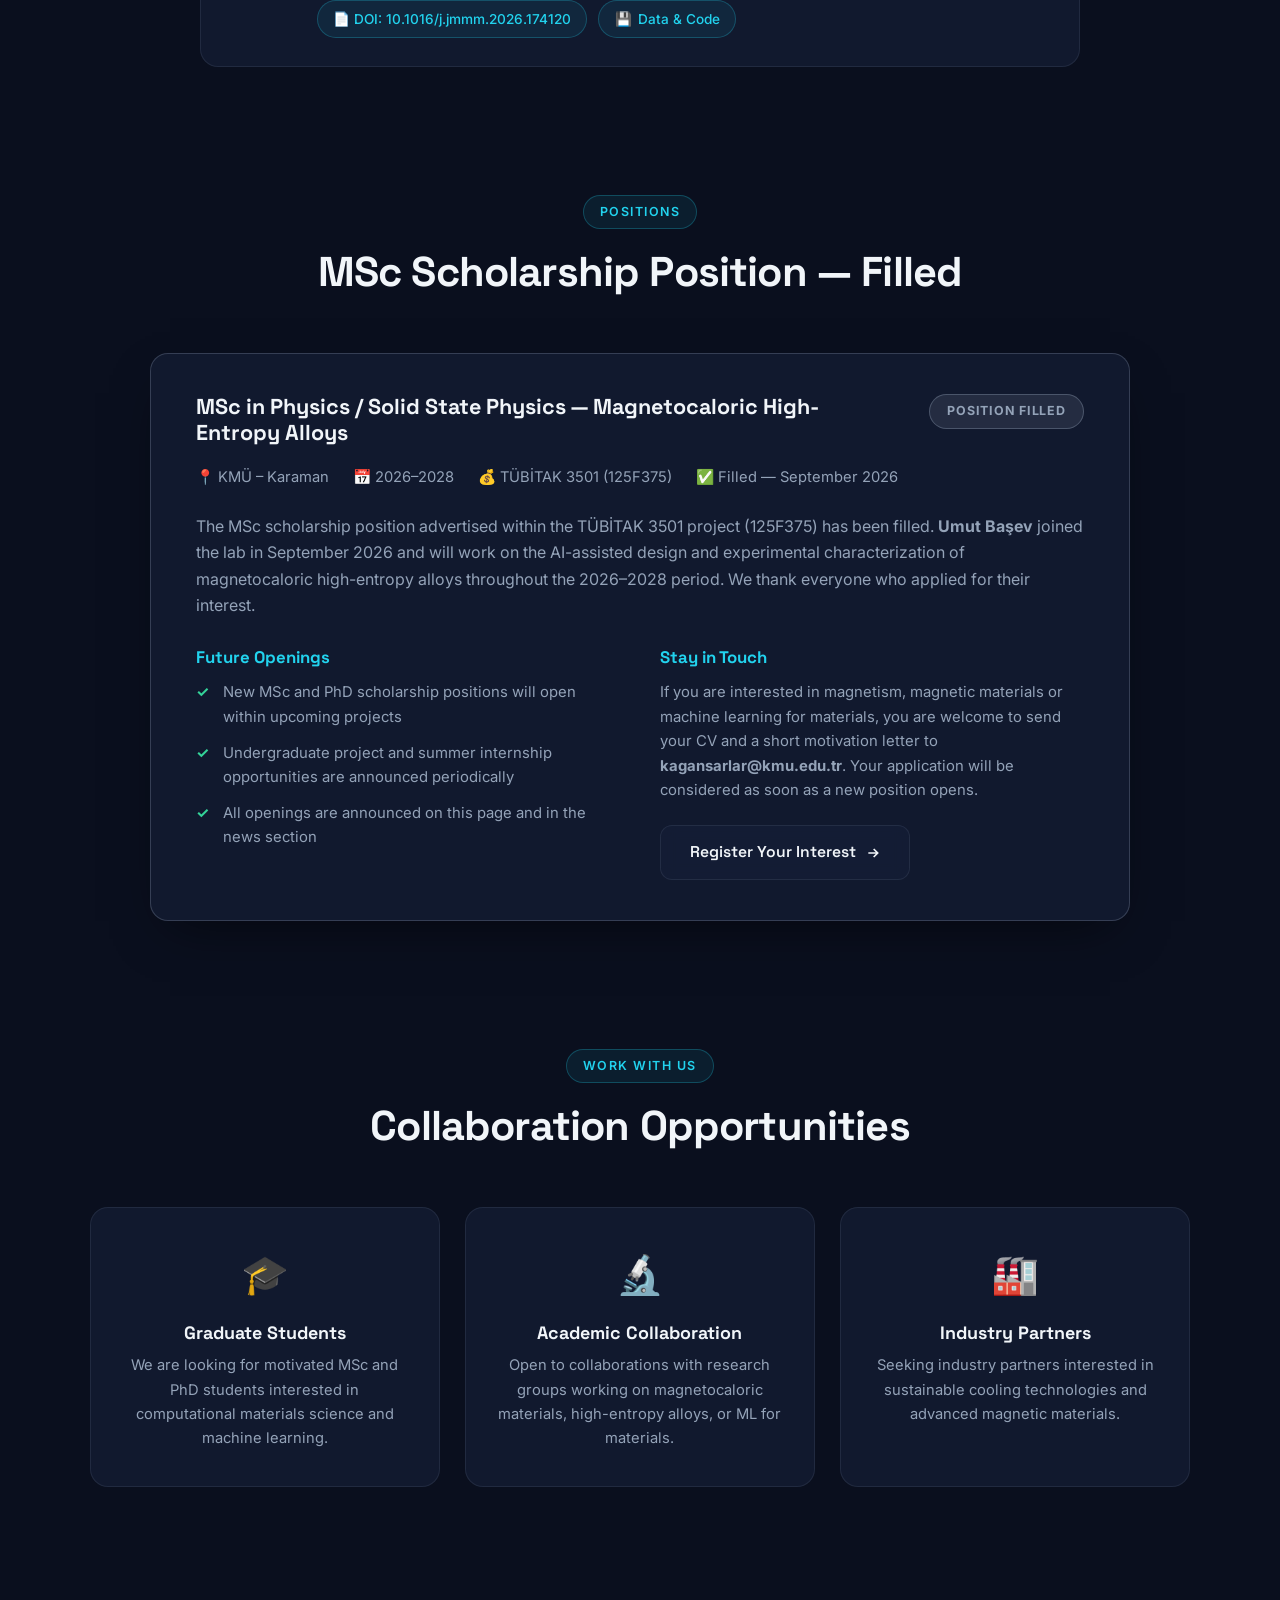
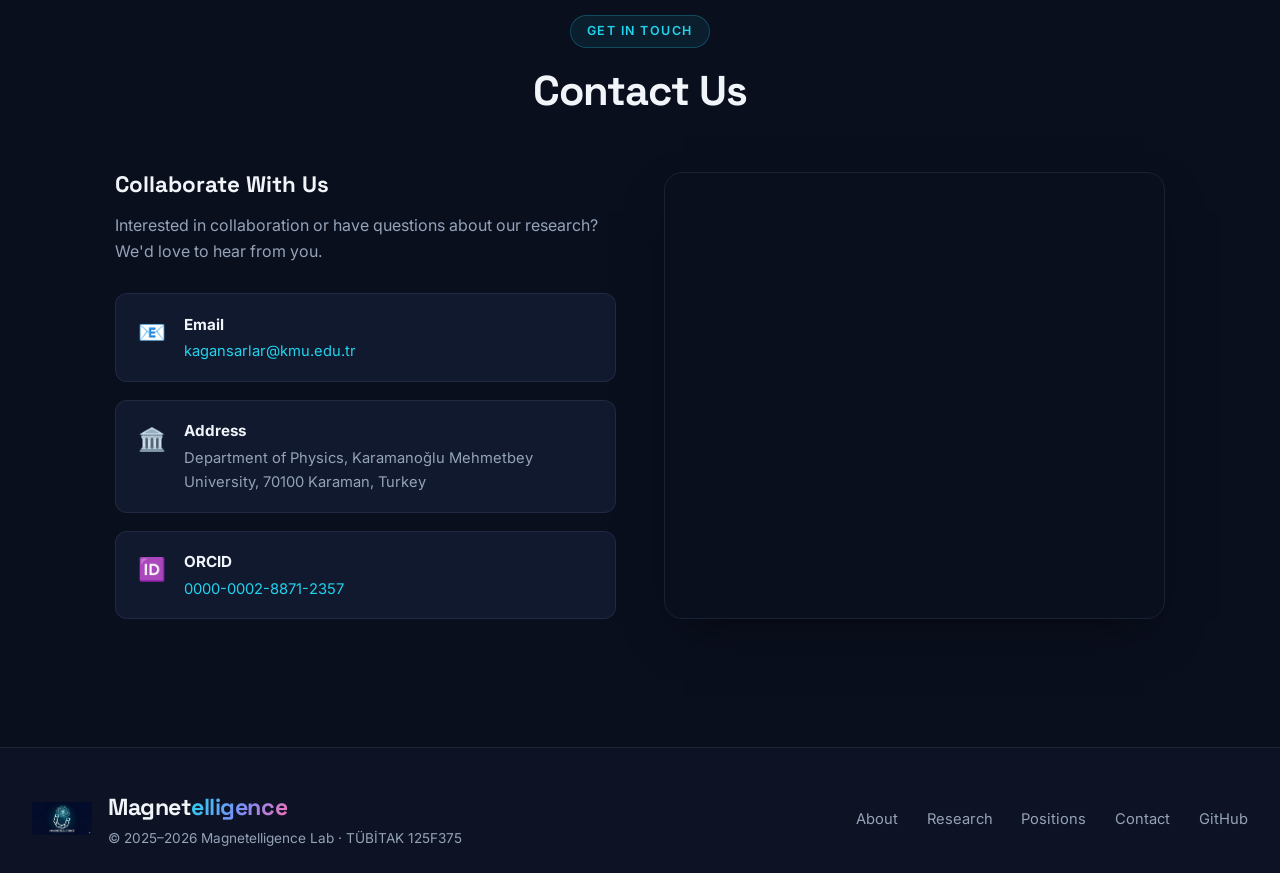
==== commit 23b10905: "Complete local partner logo storage and HTML references" ====
--- a/index.html
+++ b/index.html
@@ -453,8 +453,8 @@
                 <p><span class="lang-en">Department of Physics</span><span class="lang-tr">Fizik Bölümü</span></p>
             </div>
 <div class="partner-card reveal"><span class="partner-badge badge-collab"><span class="lang-en">Research Collaboration</span><span class="lang-tr">Akademik İş Birliği</span></span><div class="partner-logo" style="width:88px;height:88px;margin-inline:auto;display:flex;align-items:center;justify-content:center"><a href="https://unam.bilkent.edu.tr/" target="_blank" rel="noopener"><img src="assets/logos/bilkent.png" alt="Bilkent Üniversitesi – UNAM logo" loading="lazy" style="width:80px;height:80px;object-fit:contain;background:white;border-radius:6px"></a></div><h4><a href="https://unam.bilkent.edu.tr/" target="_blank" rel="noopener"><span class="lang-en">Bilkent University – UNAM</span><span class="lang-tr">Bilkent Üniversitesi – UNAM</span></a></h4><p><span class="lang-en">TÜBİTAK 1001 · Research team affiliation</span><span class="lang-tr">TÜBİTAK 1001 · Araştırma ekibinin kurumu</span></p></div>
-<div class="partner-card reveal"><span class="partner-badge badge-collab"><span class="lang-en">Research Collaboration</span><span class="lang-tr">Akademik İş Birliği</span></span><div class="partner-logo" style="width:100%;height:88px;margin-inline:auto;display:flex;align-items:center;justify-content:center"><a href="https://www.pau.edu.tr/" target="_blank" rel="noopener"><img src="https://upload.wikimedia.org/wikipedia/commons/thumb/9/9c/Pamukkale_University_logo.svg/1024px-Pamukkale_University_logo.svg.png" alt="Pamukkale Üniversitesi logo" loading="lazy" style="max-width:180px;width:100%;height:80px;object-fit:contain;background:white;border-radius:6px"></a></div><h4><a href="https://www.pau.edu.tr/" target="_blank" rel="noopener"><span class="lang-en">Pamukkale University</span><span class="lang-tr">Pamukkale Üniversitesi</span></a></h4><p><span class="lang-en">TÜBİTAK 1001 · Research team affiliation</span><span class="lang-tr">TÜBİTAK 1001 · Araştırma ekibinin kurumu</span></p></div>
-<div class="partner-card reveal"><span class="partner-badge badge-collab"><span class="lang-en">Research Collaboration</span><span class="lang-tr">Akademik İş Birliği</span></span><div class="partner-logo" style="width:100%;height:88px;margin-inline:auto;display:flex;align-items:center;justify-content:center"><a href="https://www.hacettepe.edu.tr/" target="_blank" rel="noopener"><img src="https://seekvectors.com/files/download/71a9d79bb508ccc3ba02218b7b903ff6.jpg" alt="Hacettepe Üniversitesi logo" loading="lazy" style="max-width:180px;width:100%;height:80px;object-fit:contain;background:white;border-radius:6px"></a></div><h4><a href="https://www.hacettepe.edu.tr/" target="_blank" rel="noopener"><span class="lang-en">Hacettepe University</span><span class="lang-tr">Hacettepe Üniversitesi</span></a></h4><p><span class="lang-en">TÜBİTAK 1001 · Research team affiliation</span><span class="lang-tr">TÜBİTAK 1001 · Araştırma ekibinin kurumu</span></p></div>
+<div class="partner-card reveal"><span class="partner-badge badge-collab"><span class="lang-en">Research Collaboration</span><span class="lang-tr">Akademik İş Birliği</span></span><div class="partner-logo" style="width:100%;height:88px;margin-inline:auto;display:flex;align-items:center;justify-content:center"><a href="https://www.pau.edu.tr/" target="_blank" rel="noopener"><img src="assets/logos/pamukkale.png" alt="Pamukkale Üniversitesi logo" loading="lazy" style="max-width:180px;width:100%;height:80px;object-fit:contain;background:white;border-radius:6px"></a></div><h4><a href="https://www.pau.edu.tr/" target="_blank" rel="noopener"><span class="lang-en">Pamukkale University</span><span class="lang-tr">Pamukkale Üniversitesi</span></a></h4><p><span class="lang-en">TÜBİTAK 1001 · Research team affiliation</span><span class="lang-tr">TÜBİTAK 1001 · Araştırma ekibinin kurumu</span></p></div>
+<div class="partner-card reveal"><span class="partner-badge badge-collab"><span class="lang-en">Research Collaboration</span><span class="lang-tr">Akademik İş Birliği</span></span><div class="partner-logo" style="width:100%;height:88px;margin-inline:auto;display:flex;align-items:center;justify-content:center"><a href="https://www.hacettepe.edu.tr/" target="_blank" rel="noopener"><img src="assets/logos/hacettepe.png" alt="Hacettepe Üniversitesi logo" loading="lazy" style="max-width:180px;width:100%;height:80px;object-fit:contain;background:white;border-radius:6px"></a></div><h4><a href="https://www.hacettepe.edu.tr/" target="_blank" rel="noopener"><span class="lang-en">Hacettepe University</span><span class="lang-tr">Hacettepe Üniversitesi</span></a></h4><p><span class="lang-en">TÜBİTAK 1001 · Research team affiliation</span><span class="lang-tr">TÜBİTAK 1001 · Araştırma ekibinin kurumu</span></p></div>
 <div class="partner-card reveal"><span class="partner-badge badge-collab"><span class="lang-en">Research Collaboration</span><span class="lang-tr">Akademik İş Birliği</span></span><div class="partner-logo" style="width:88px;height:88px;margin-inline:auto;display:flex;align-items:center;justify-content:center"><a href="https://www.akdeniz.edu.tr/" target="_blank" rel="noopener"><img src="assets/logos/akdeniz.png" alt="Akdeniz Üniversitesi logo" loading="lazy" style="width:80px;height:80px;object-fit:contain;background:white;border-radius:6px"></a></div><h4><a href="https://www.akdeniz.edu.tr/" target="_blank" rel="noopener"><span class="lang-en">Akdeniz University</span><span class="lang-tr">Akdeniz Üniversitesi</span></a></h4><p><span class="lang-en">TÜBİTAK 1001 · Research team affiliation</span><span class="lang-tr">TÜBİTAK 1001 · Araştırma ekibinin kurumu</span></p></div>
             <div class="partner-card reveal">
                 <span class="partner-badge badge-industry"><span class="lang-en">Industry Partner</span><span class="lang-tr">Sanayi Ortağı</span></span>
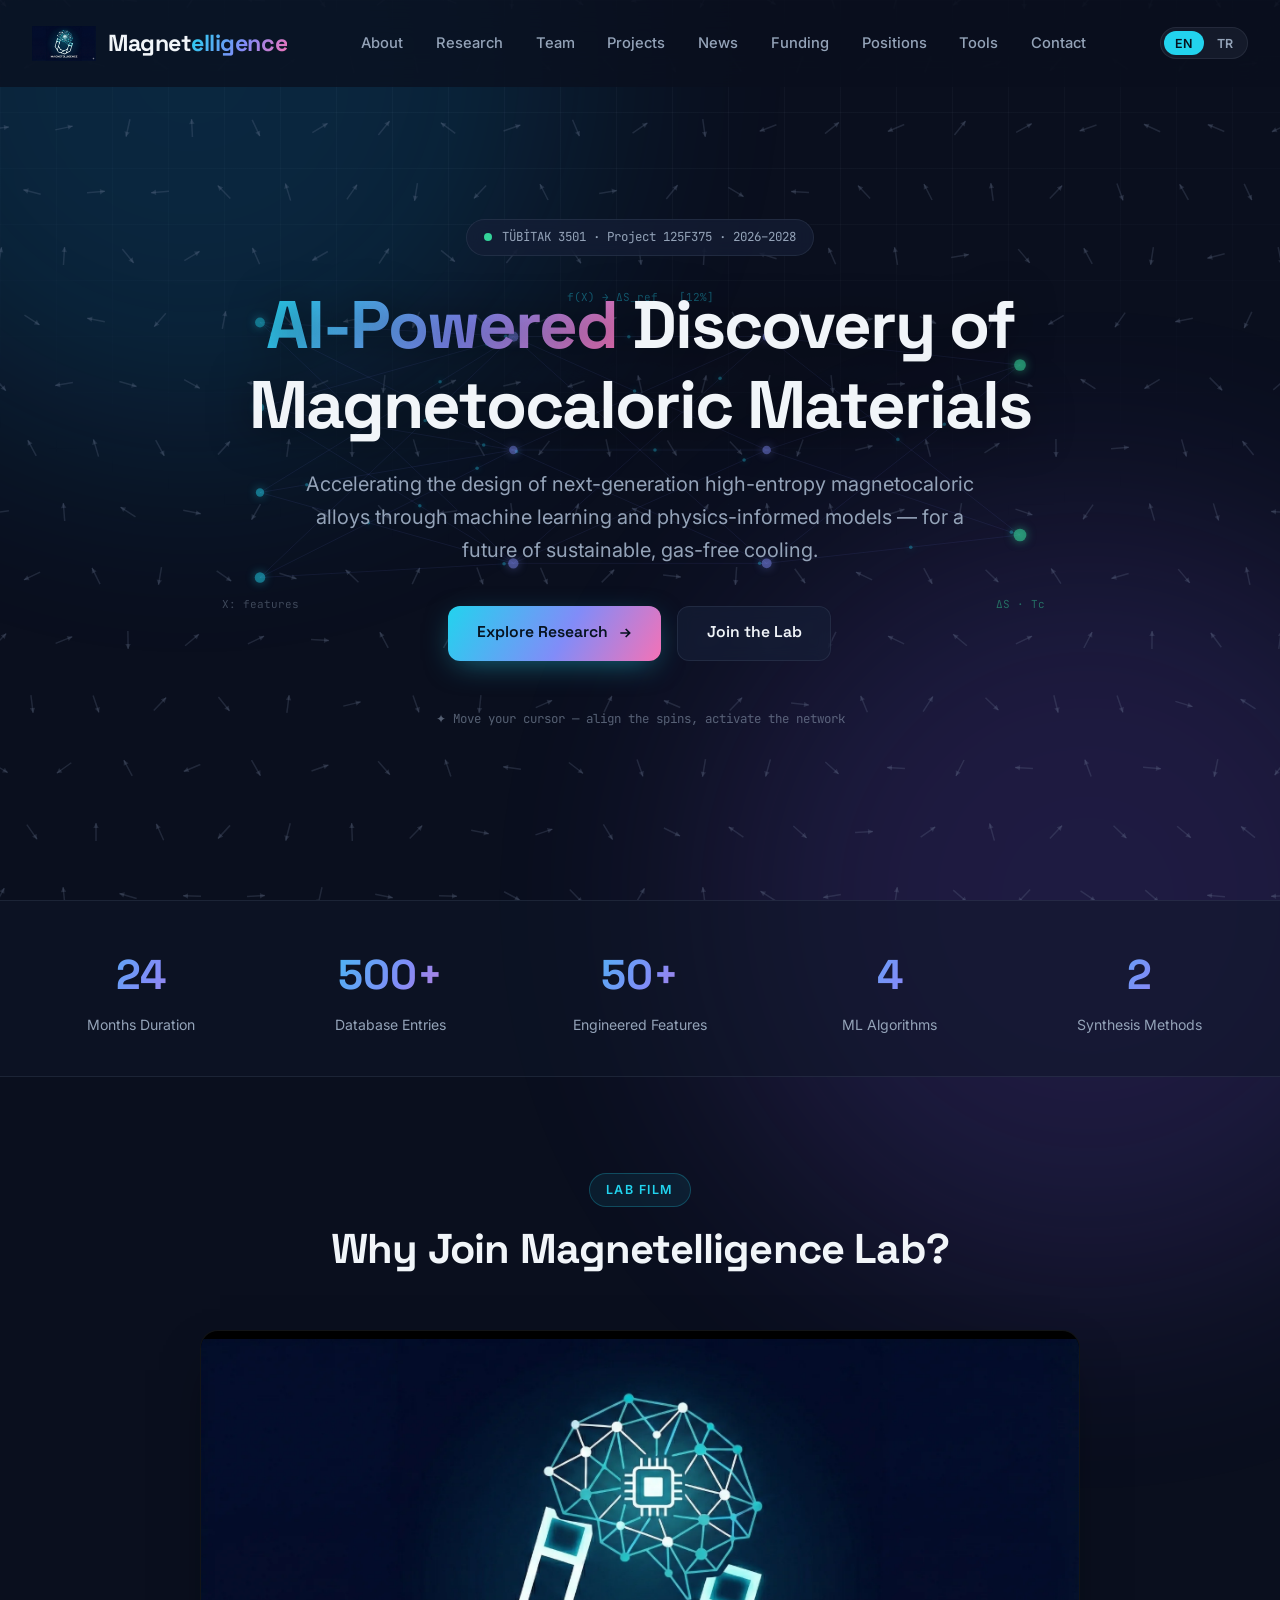
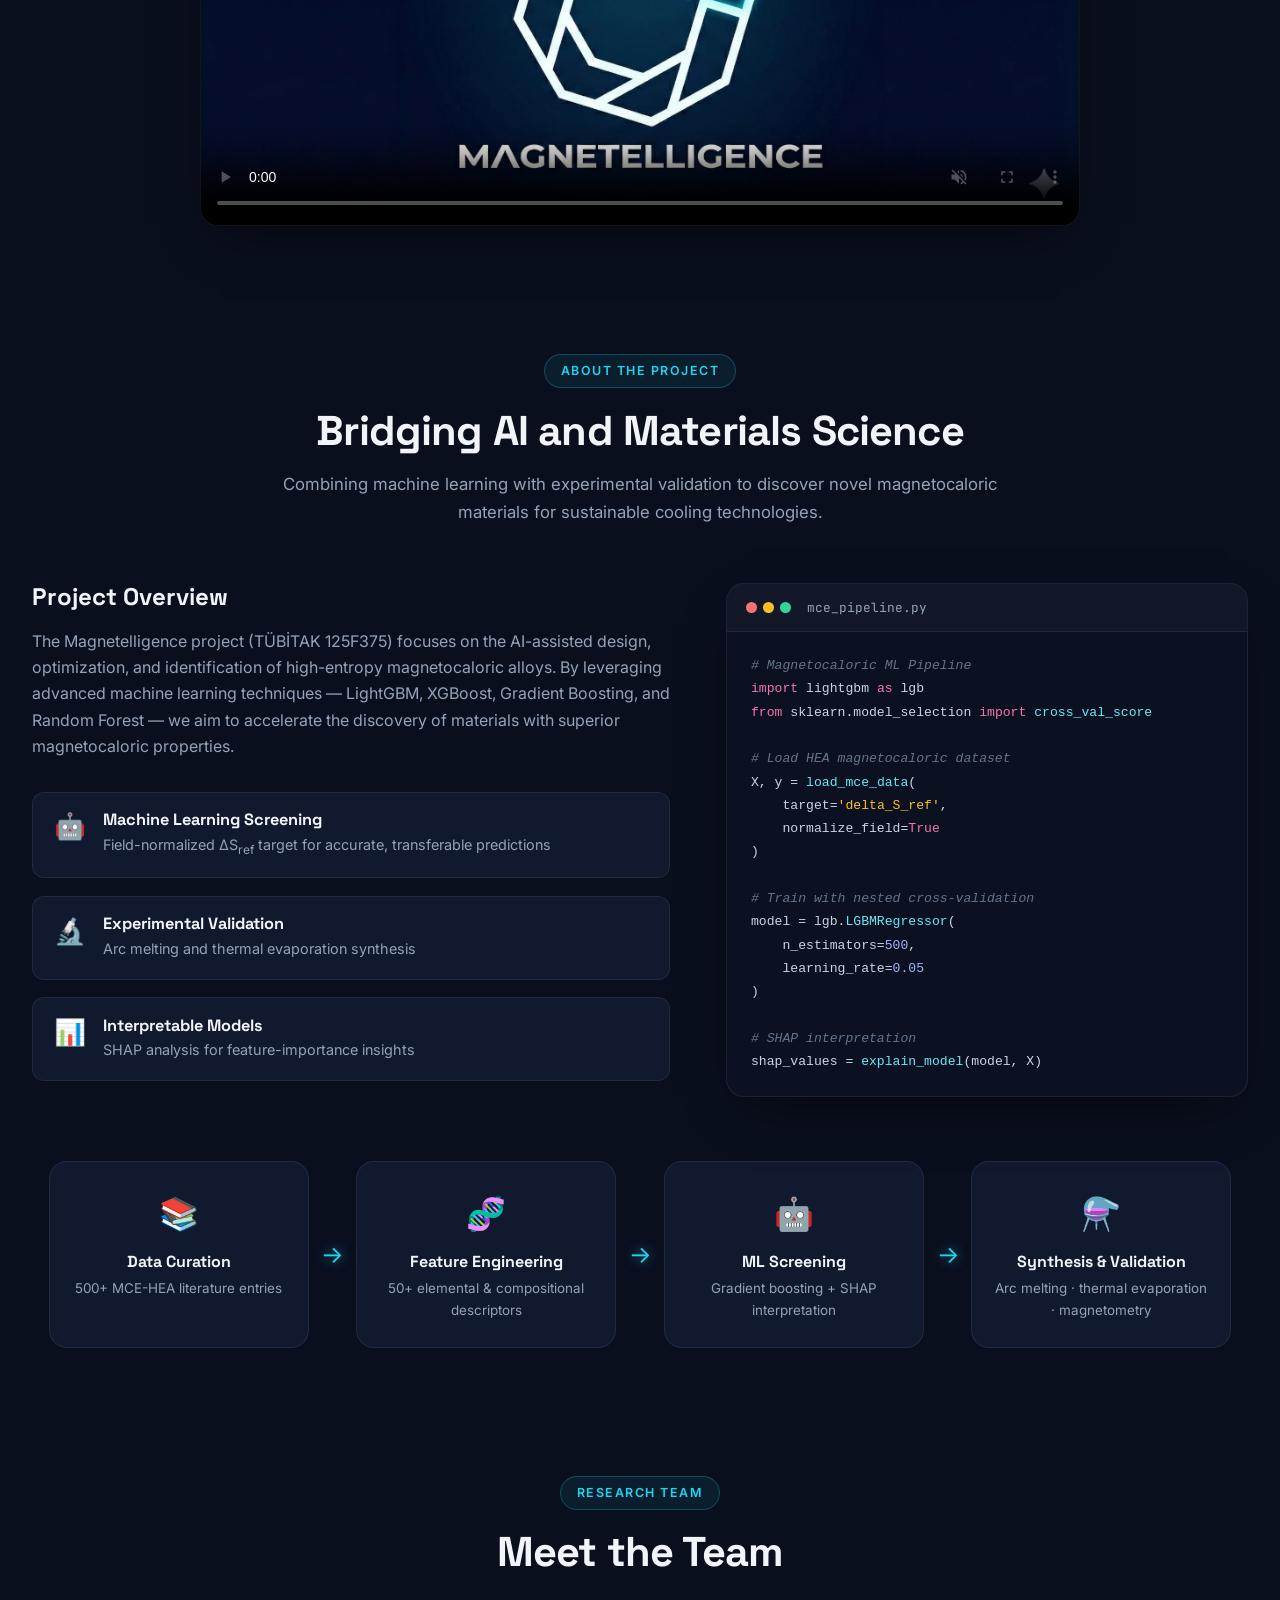
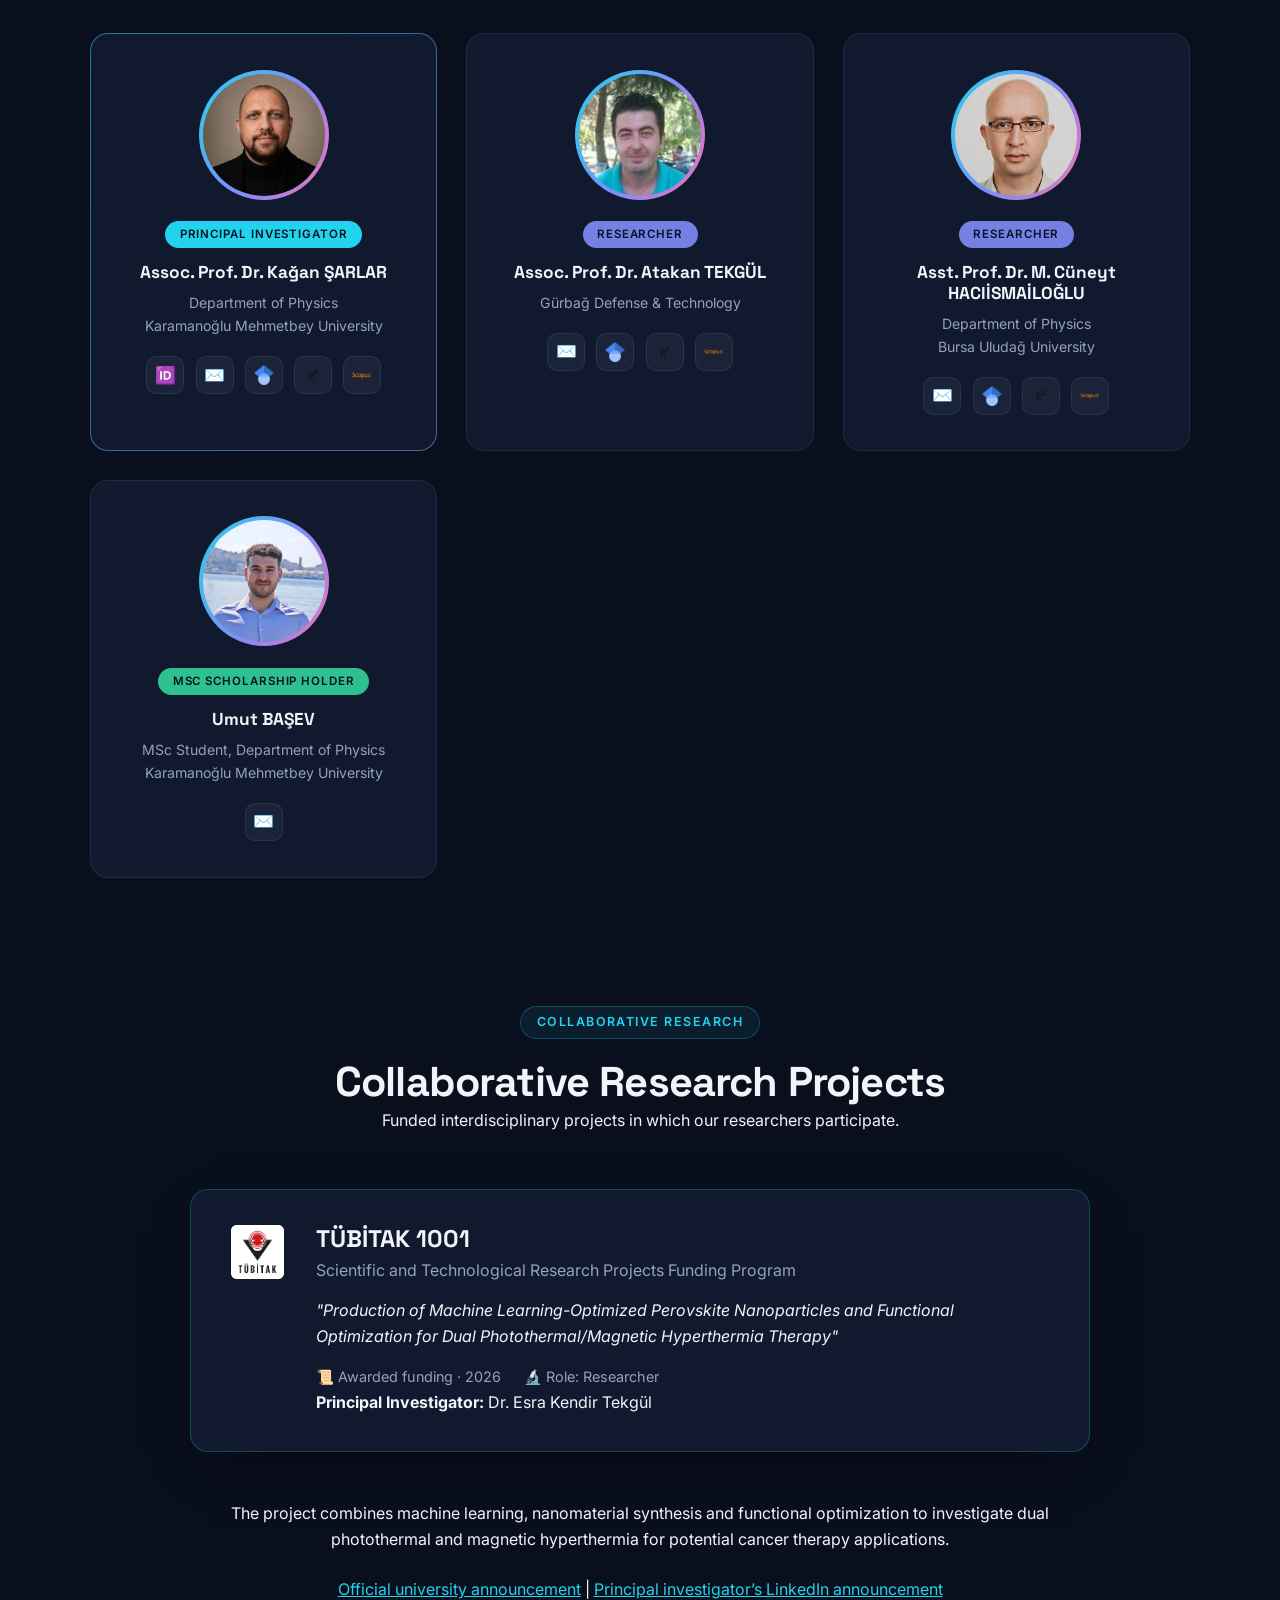
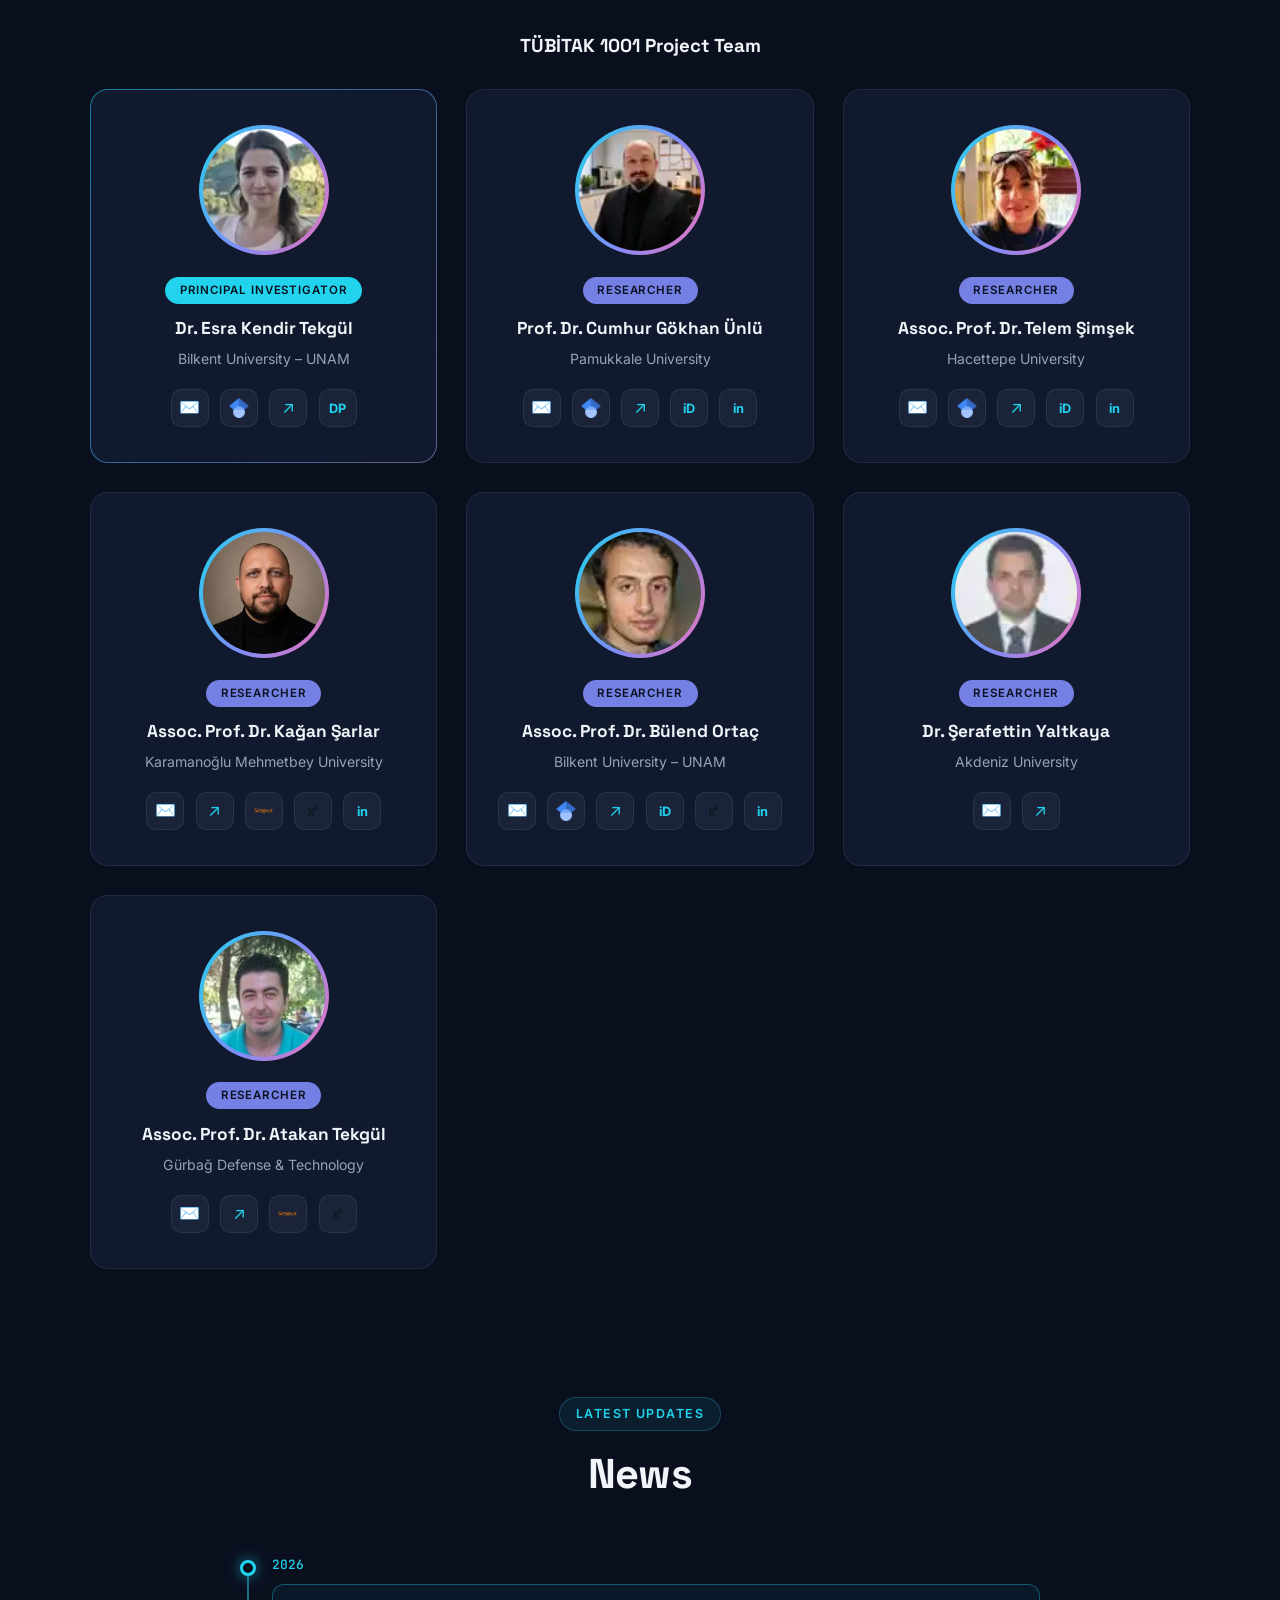
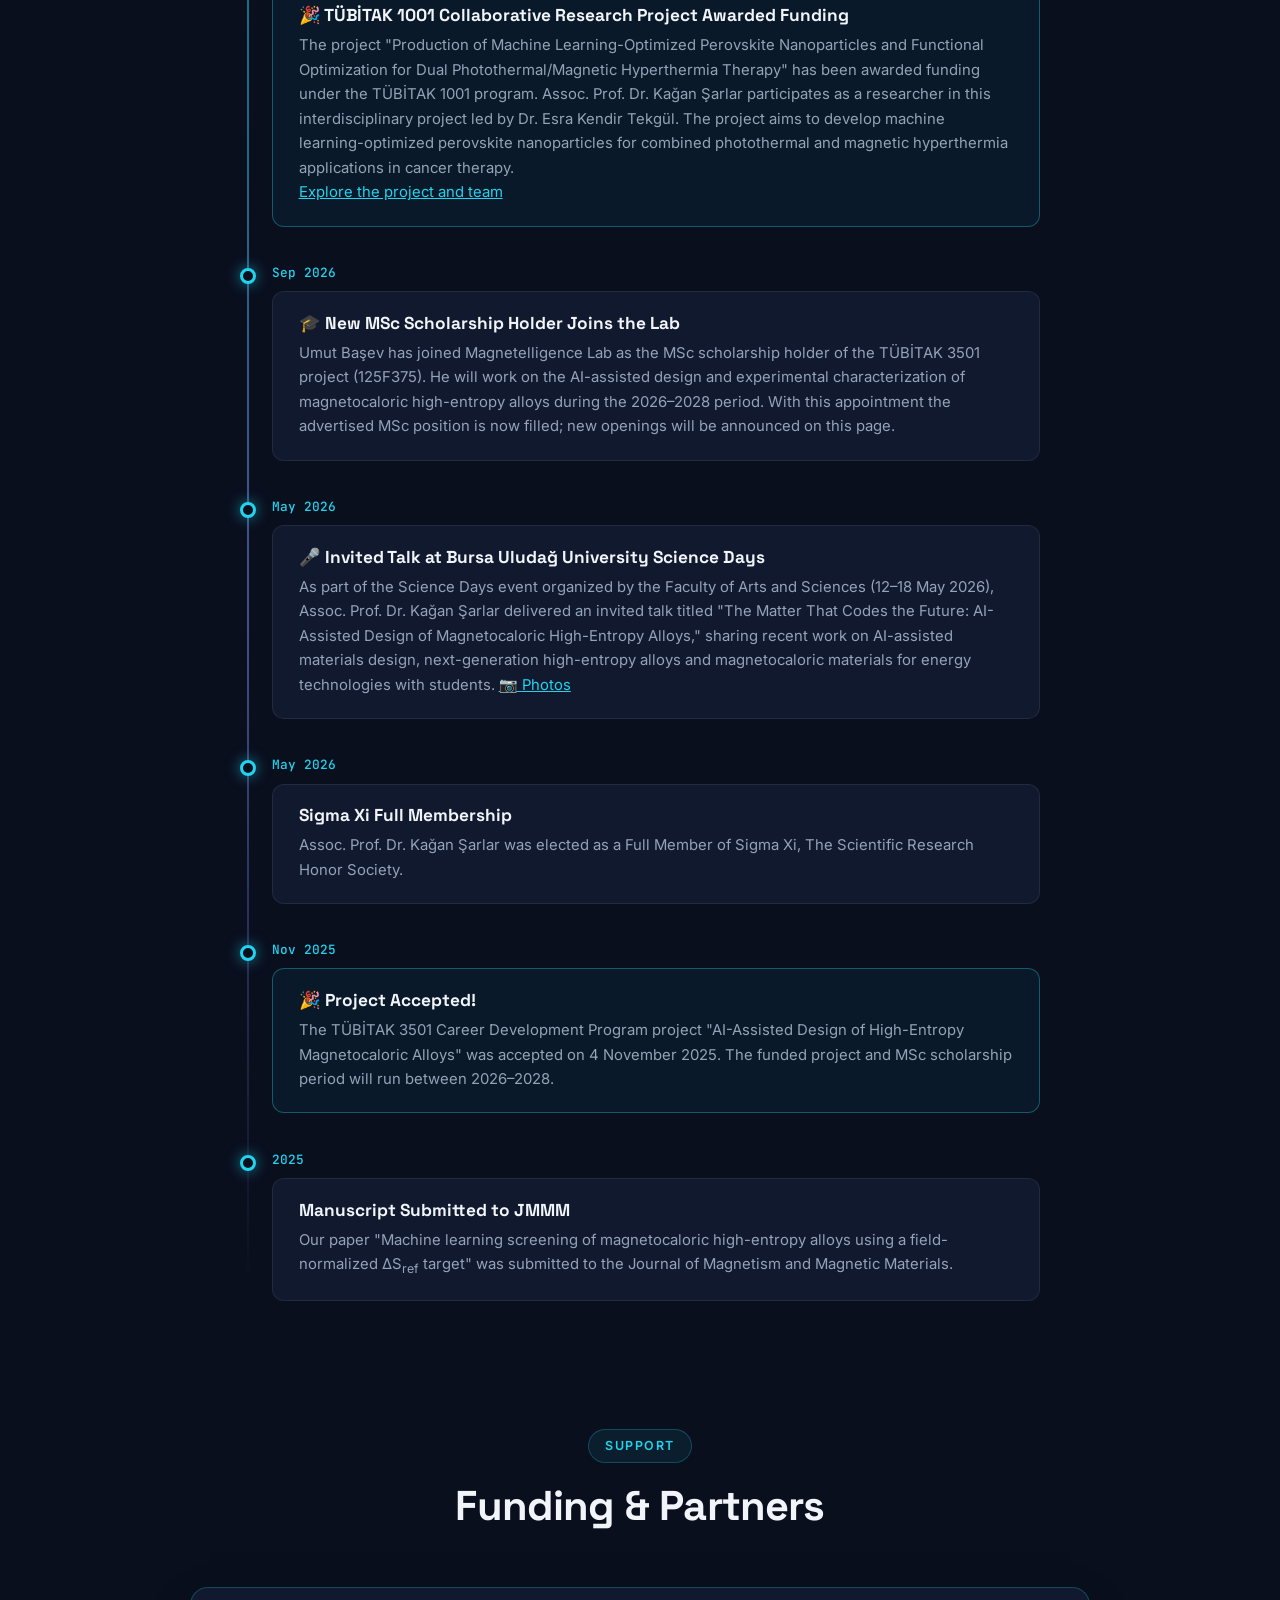
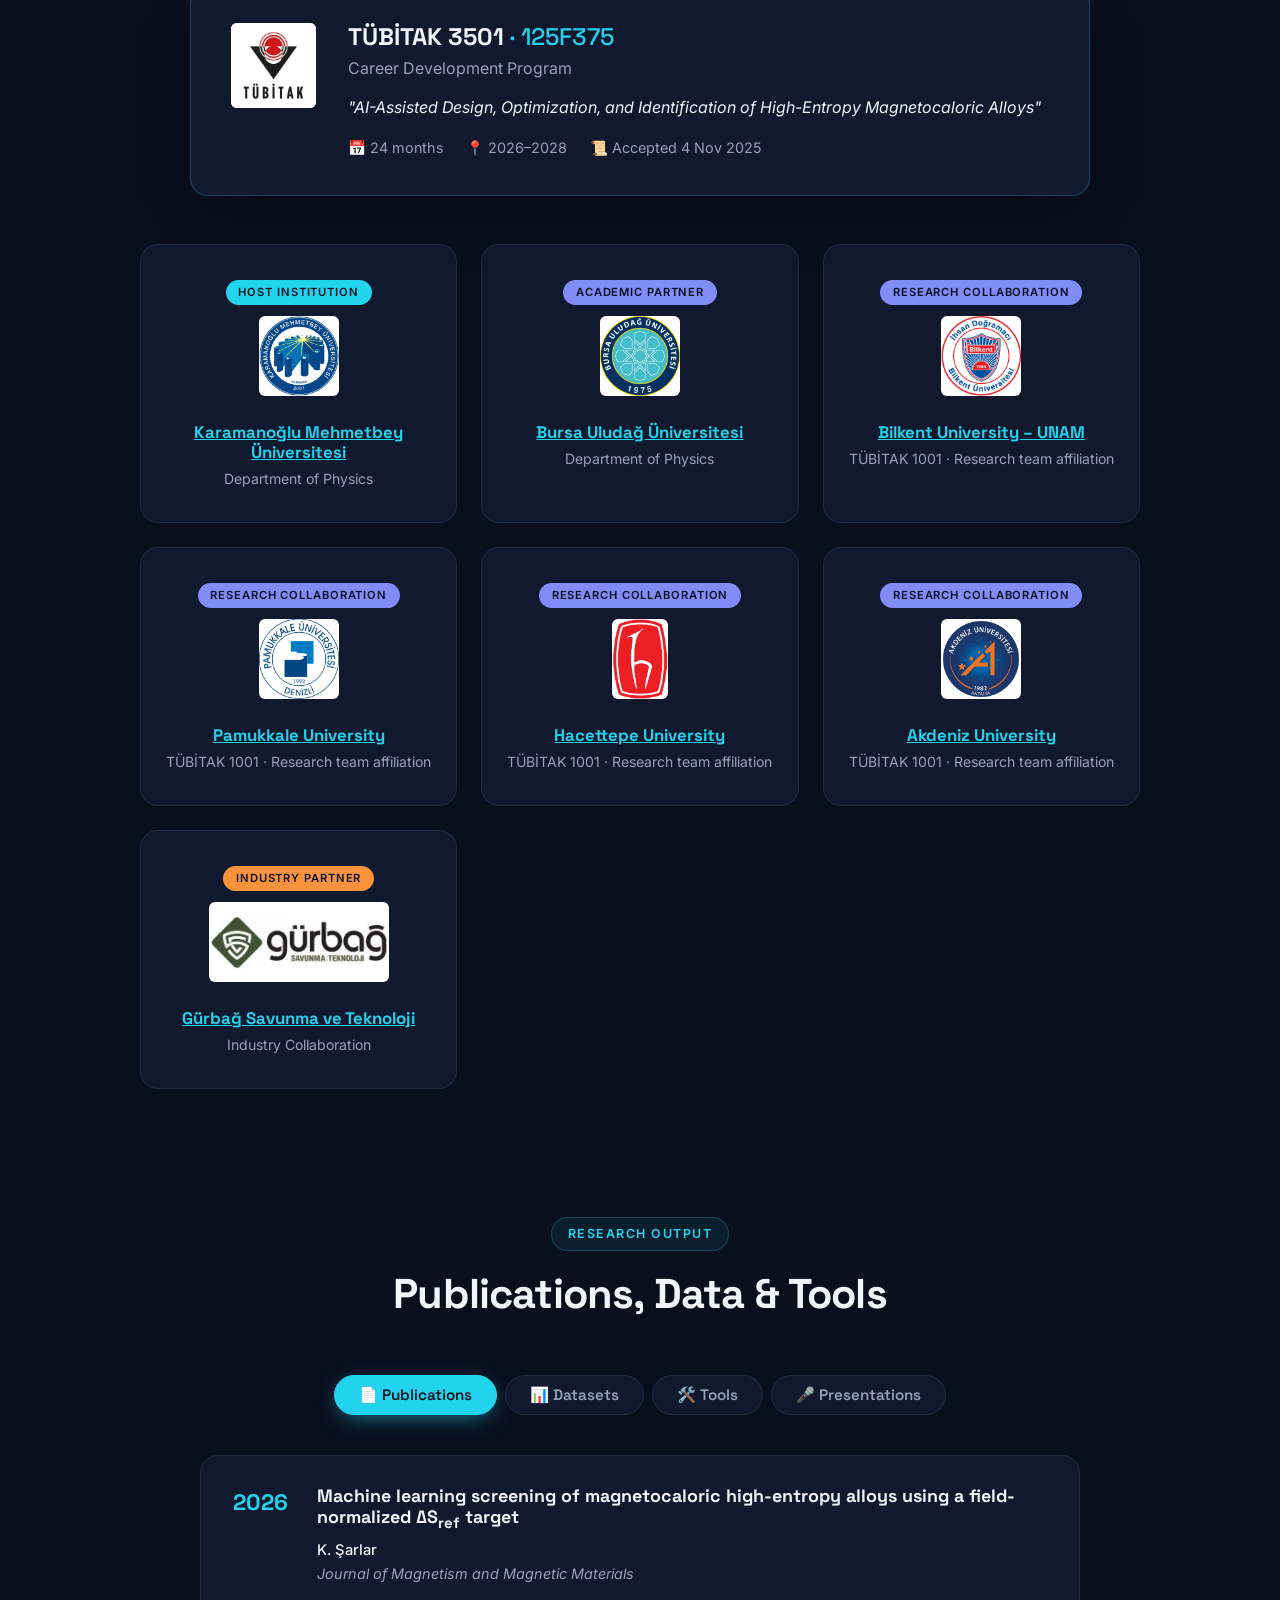
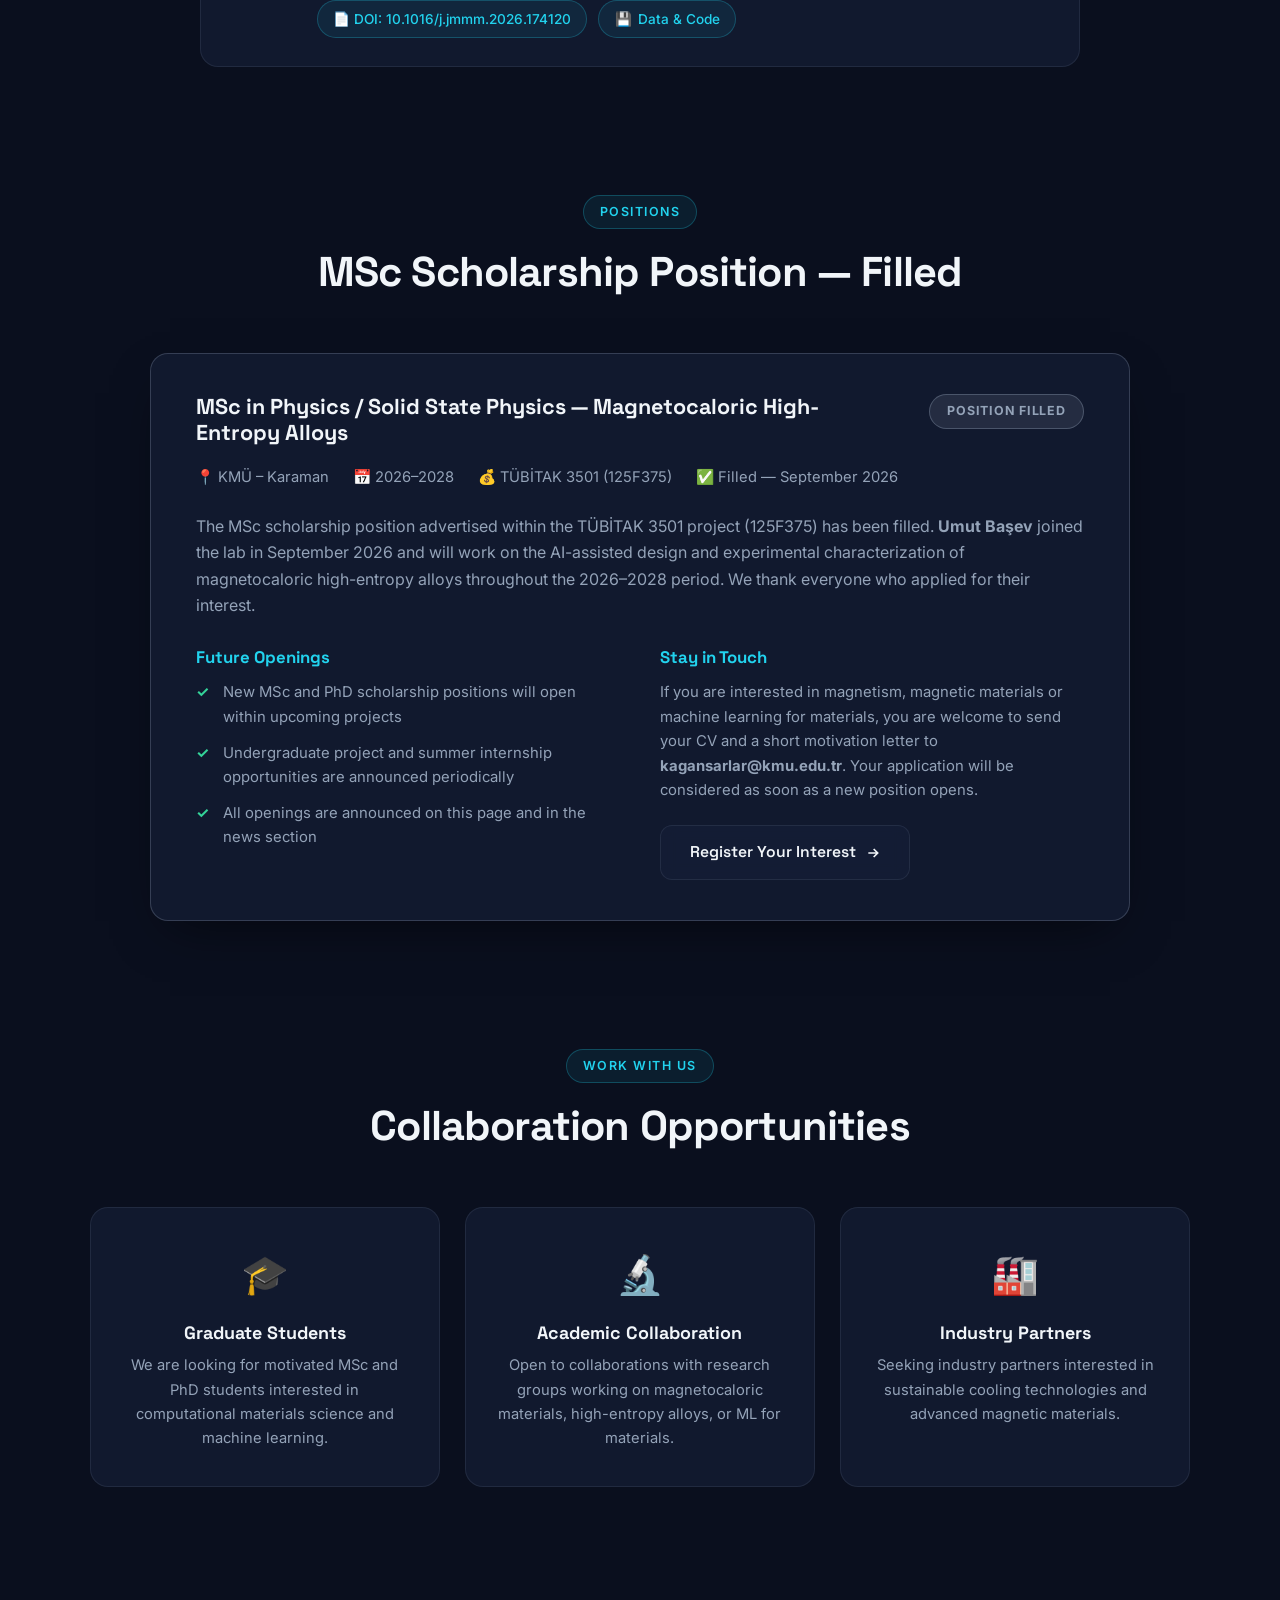
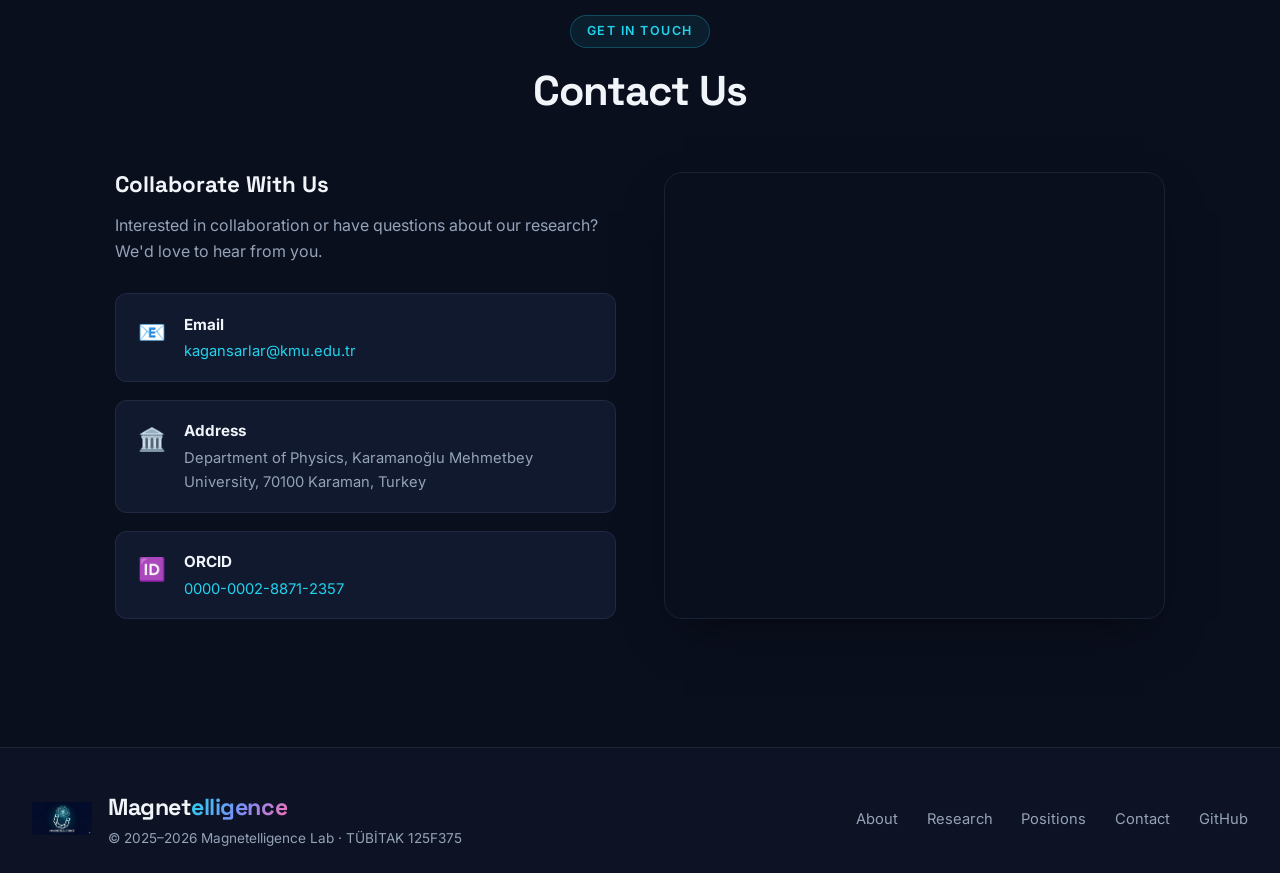
==== commit 4275a2e7: "Add public academic email contacts to all TÜBİTAK 1001 team cards" ====
--- a/index.html
+++ b/index.html
@@ -343,13 +343,13 @@
         
 <p style="max-width:860px;margin:1.5rem auto;text-align:center"><span class="lang-en">The project combines machine learning, nanomaterial synthesis and functional optimization to investigate dual photothermal and magnetic hyperthermia for potential cancer therapy applications.</span><span class="lang-tr">Proje, makine öğrenmesi, nanomalzeme sentezi ve fonksiyonel optimizasyonu bir araya getirerek kanser tedavisine yönelik çift kullanımlı fototermal ve manyetik hipertermi uygulamalarını araştırmayı amaçlamaktadır.</span></p>
 <p style="text-align:center;margin-bottom:2rem"><a href="https://kmu.edu.tr/fizik/duyuru/49318/tebrik/tr" target="_blank" rel="noopener"><span class="lang-en">Official university announcement</span><span class="lang-tr">Üniversitenin resmî duyurusu</span></a> <span aria-hidden="true"> | </span> <a href="https://lnkd.in/p/dfzSTRPH" target="_blank" rel="noopener"><span class="lang-en">Principal investigator’s LinkedIn announcement</span><span class="lang-tr">Proje yürütücüsünün LinkedIn duyurusu</span></a></p>
-<h3 style="text-align:center;margin:2rem 0"><span class="lang-en">TÜBİTAK 1001 Project Team</span><span class="lang-tr">TÜBİTAK 1001 Proje Ekibi</span></h3><div class="team-grid"><article class="team-card team-card-pi reveal"><div class="team-photo-wrap"><img class="team-photo" src="[data-uri]" alt="Dr. Esra Kendir Tekgül" loading="lazy" style="width:100%;height:100%;object-fit:cover;aspect-ratio:1"></div><span class="team-role-badge "><span class="lang-en">Principal Investigator</span><span class="lang-tr">Proje Yürütücüsü</span></span><h3 class="team-name"><span class="lang-en">Dr. Esra Kendir Tekgül</span><span class="lang-tr">Dr. Esra Kendir Tekgül</span></h3><p class="team-affiliation"><span class="lang-en">Bilkent University – UNAM</span><span class="lang-tr">Bilkent Üniversitesi – UNAM</span></p><div class="team-links"><a href="https://scholar.google.com/citations?user=5PYc8oIAAAAJ&amp;hl=tr" target="_blank" rel="noopener" class="team-link" title="Google Scholar" aria-label="Google Scholar"><img src="assets/scholar.png.png" alt="Google Scholar" class="icon-img" loading="lazy"></a><a class="team-link" href="https://tr.linkedin.com/in/esra-kendir-tekg%C3%BCl-03a20763" target="_blank" rel="noopener" title="Profile">↗</a><a class="team-link" href="https://dergipark.org.tr/tr/pub/%40ekendirtekgul" target="_blank" rel="noopener" title="DergiPark" aria-label="DergiPark"><span style="font-size:.8rem;font-weight:700">DP</span></a></div></article>
-<article class="team-card  reveal"><div class="team-photo-wrap"><img class="team-photo" src="[data-uri]" alt="Prof. Dr. Cumhur Gökhan Ünlü" loading="lazy" style="width:100%;height:100%;object-fit:cover;aspect-ratio:1"></div><span class="team-role-badge badge-alt"><span class="lang-en">Researcher</span><span class="lang-tr">Araştırmacı</span></span><h3 class="team-name"><span class="lang-en">Prof. Dr. Cumhur Gökhan Ünlü</span><span class="lang-tr">Prof. Dr. Cumhur Gökhan Ünlü</span></h3><p class="team-affiliation"><span class="lang-en">Pamukkale University</span><span class="lang-tr">Pamukkale Üniversitesi</span></p><div class="team-links"><a href="https://scholar.google.com/citations?user=_1WUsQEAAAAJ&amp;hl=tr" target="_blank" rel="noopener" class="team-link" title="Google Scholar" aria-label="Google Scholar"><img src="assets/scholar.png.png" alt="Google Scholar" class="icon-img" loading="lazy"></a><a class="team-link" href="https://www.pau.edu.tr/cunlu" target="_blank" rel="noopener" title="Profile">↗</a><a class="team-link" href="https://orcid.org/0000-0003-2554-5886" target="_blank" rel="noopener" title="ORCID" aria-label="ORCID"><span style="font-size:.8rem;font-weight:700">iD</span></a><a class="team-link" href="https://www.linkedin.com/in/cumhur-g%C3%B6khan-%C3%BCnl%C3%BC-228b5475/" target="_blank" rel="noopener" title="LinkedIn" aria-label="LinkedIn"><span style="font-size:.8rem;font-weight:700">in</span></a></div></article>
-<article class="team-card  reveal"><div class="team-photo-wrap"><img class="team-photo" src="[data-uri]" alt="Doç. Dr. Telem Şimşek" loading="lazy" style="width:100%;height:100%;object-fit:cover;aspect-ratio:1"></div><span class="team-role-badge badge-alt"><span class="lang-en">Researcher</span><span class="lang-tr">Araştırmacı</span></span><h3 class="team-name"><span class="lang-en">Assoc. Prof. Dr. Telem Şimşek</span><span class="lang-tr">Doç. Dr. Telem Şimşek</span></h3><p class="team-affiliation"><span class="lang-en">Hacettepe University</span><span class="lang-tr">Hacettepe Üniversitesi</span></p><div class="team-links"><a href="https://scholar.google.com/citations?user=FNI5E_cAAAAJ&amp;hl=tr" target="_blank" rel="noopener" class="team-link" title="Google Scholar" aria-label="Google Scholar"><img src="assets/scholar.png.png" alt="Google Scholar" class="icon-img" loading="lazy"></a><a class="team-link" href="https://avesis.hacettepe.edu.tr/telem" target="_blank" rel="noopener" title="Profile">↗</a><a class="team-link" href="https://orcid.org/0000-0003-4852-2230" target="_blank" rel="noopener" title="ORCID" aria-label="ORCID"><span style="font-size:.8rem;font-weight:700">iD</span></a><a class="team-link" href="https://www.linkedin.com/in/telemsimsek/" target="_blank" rel="noopener" title="LinkedIn" aria-label="LinkedIn"><span style="font-size:.8rem;font-weight:700">in</span></a></div></article>
-<article class="team-card  reveal"><div class="team-photo-wrap"><img class="team-photo" src="assets/kagan.jpg" alt="Doç. Dr. Kağan Şarlar" loading="lazy" style="width:100%;height:100%;object-fit:cover;aspect-ratio:1"></div><span class="team-role-badge badge-alt"><span class="lang-en">Researcher</span><span class="lang-tr">Araştırmacı</span></span><h3 class="team-name"><span class="lang-en">Assoc. Prof. Dr. Kağan Şarlar</span><span class="lang-tr">Doç. Dr. Kağan Şarlar</span></h3><p class="team-affiliation"><span class="lang-en">Karamanoğlu Mehmetbey University</span><span class="lang-tr">Karamanoğlu Mehmetbey Üniversitesi</span></p><div class="team-links"><a class="team-link" href="https://orcid.org/0000-0002-8871-2357" target="_blank" rel="noopener" title="Profile">↗</a><a class="team-link" href="https://www.scopus.com/authid/detail.uri?authorId=55550817200" target="_blank" rel="noopener" title="Scopus" aria-label="Scopus"><img src="assets/scopus.png.png" alt="Scopus" class="icon-img" loading="lazy"></a><a class="team-link" href="https://www.researchgate.net/profile/Kagan-Sarlar" target="_blank" rel="noopener" title="ResearchGate" aria-label="ResearchGate"><img src="assets/researchgate.png.png" alt="ResearchGate" class="icon-img" loading="lazy"></a><a class="team-link" href="https://www.linkedin.com/in/ka%C4%9Fan-%C5%9Farlar-392741250/" target="_blank" rel="noopener" title="LinkedIn" aria-label="LinkedIn"><span style="font-size:.8rem;font-weight:700">in</span></a></div></article>
-<article class="team-card  reveal"><div class="team-photo-wrap"><img class="team-photo" src="[data-uri]" alt="Doç. Dr. Bülend Ortaç" loading="lazy" style="width:100%;height:100%;object-fit:cover;aspect-ratio:1"></div><span class="team-role-badge badge-alt"><span class="lang-en">Researcher</span><span class="lang-tr">Araştırmacı</span></span><h3 class="team-name"><span class="lang-en">Assoc. Prof. Dr. Bülend Ortaç</span><span class="lang-tr">Doç. Dr. Bülend Ortaç</span></h3><p class="team-affiliation"><span class="lang-en">Bilkent University – UNAM</span><span class="lang-tr">Bilkent Üniversitesi – UNAM</span></p><div class="team-links"><a href="https://scholar.google.com/citations?user=MtRSVAkAAAAJ&amp;hl=tr" target="_blank" rel="noopener" class="team-link" title="Google Scholar" aria-label="Google Scholar"><img src="assets/scholar.png.png" alt="Google Scholar" class="icon-img" loading="lazy"></a><a class="team-link" href="https://www.bilkent.edu.tr/phonedir/p/p8681.htm" target="_blank" rel="noopener" title="Profile">↗</a><a class="team-link" href="https://orcid.org/0000-0002-1104-7459" target="_blank" rel="noopener" title="ORCID" aria-label="ORCID"><span style="font-size:.8rem;font-weight:700">iD</span></a><a class="team-link" href="https://www.researchgate.net/profile/Buelend-Ortac" target="_blank" rel="noopener" title="ResearchGate" aria-label="ResearchGate"><img src="assets/researchgate.png.png" alt="ResearchGate" class="icon-img" loading="lazy"></a><a class="team-link" href="https://www.linkedin.com/in/b%C3%BClend-orta%C3%A7-0a33784b/" target="_blank" rel="noopener" title="LinkedIn" aria-label="LinkedIn"><span style="font-size:.8rem;font-weight:700">in</span></a></div></article>
-<article class="team-card  reveal"><div class="team-photo-wrap"><div class="team-photo collab-portrait" role="img" aria-label="Dr. Şerafettin Yaltkaya" style="background-position:83.33333333333333% center"></div></div><span class="team-role-badge badge-alt"><span class="lang-en">Researcher</span><span class="lang-tr">Araştırmacı</span></span><h3 class="team-name"><span class="lang-en">Dr. Şerafettin Yaltkaya</span><span class="lang-tr">Dr. Şerafettin Yaltkaya</span></h3><p class="team-affiliation"><span class="lang-en">Akdeniz University</span><span class="lang-tr">Akdeniz Üniversitesi</span></p><div class="team-links"><a class="team-link" href="https://avesis.akdeniz.edu.tr/yaltkaya" target="_blank" rel="noopener" title="Profile">↗</a></div></article>
-<article class="team-card  reveal"><div class="team-photo-wrap"><img class="team-photo" src="assets/atakan.png" alt="Doç. Dr. Atakan Tekgül" loading="lazy" style="width:100%;height:100%;object-fit:cover;aspect-ratio:1"></div><span class="team-role-badge badge-alt"><span class="lang-en">Researcher</span><span class="lang-tr">Araştırmacı</span></span><h3 class="team-name"><span class="lang-en">Assoc. Prof. Dr. Atakan Tekgül</span><span class="lang-tr">Doç. Dr. Atakan Tekgül</span></h3><p class="team-affiliation"><span class="lang-en">Gürbağ Defense &amp; Technology</span><span class="lang-tr">Gürbağ Savunma ve Teknoloji</span></p><div class="team-links"><a class="team-link" href="https://www.linkedin.com/in/associate-professor-ph-d-atakan-tekgul-ba3b6477/" target="_blank" rel="noopener" title="Profile">↗</a><a class="team-link" href="https://www.scopus.com/authid/detail.uri?authorId=37462175100" target="_blank" rel="noopener" title="Scopus" aria-label="Scopus"><img src="assets/scopus.png.png" alt="Scopus" class="icon-img" loading="lazy"></a><a class="team-link" href="https://www.researchgate.net/profile/Atakan-Tekguel" target="_blank" rel="noopener" title="ResearchGate" aria-label="ResearchGate"><img src="assets/researchgate.png.png" alt="ResearchGate" class="icon-img" loading="lazy"></a></div></article></div>
+<h3 style="text-align:center;margin:2rem 0"><span class="lang-en">TÜBİTAK 1001 Project Team</span><span class="lang-tr">TÜBİTAK 1001 Proje Ekibi</span></h3><div class="team-grid"><article class="team-card team-card-pi reveal"><div class="team-photo-wrap"><img class="team-photo" src="[data-uri]" alt="Dr. Esra Kendir Tekgül" loading="lazy" style="width:100%;height:100%;object-fit:cover;aspect-ratio:1"></div><span class="team-role-badge "><span class="lang-en">Principal Investigator</span><span class="lang-tr">Proje Yürütücüsü</span></span><h3 class="team-name"><span class="lang-en">Dr. Esra Kendir Tekgül</span><span class="lang-tr">Dr. Esra Kendir Tekgül</span></h3><p class="team-affiliation"><span class="lang-en">Bilkent University – UNAM</span><span class="lang-tr">Bilkent Üniversitesi – UNAM</span></p><div class="team-links"><a href="mailto:esra.kendir@bilkent.edu.tr" class="team-link" title="Email" aria-label="Email: esra.kendir@bilkent.edu.tr">✉️</a><a href="https://scholar.google.com/citations?user=5PYc8oIAAAAJ&amp;hl=tr" target="_blank" rel="noopener" class="team-link" title="Google Scholar" aria-label="Google Scholar"><img src="assets/scholar.png.png" alt="Google Scholar" class="icon-img" loading="lazy"></a><a class="team-link" href="https://tr.linkedin.com/in/esra-kendir-tekg%C3%BCl-03a20763" target="_blank" rel="noopener" title="Profile">↗</a><a class="team-link" href="https://dergipark.org.tr/tr/pub/%40ekendirtekgul" target="_blank" rel="noopener" title="DergiPark" aria-label="DergiPark"><span style="font-size:.8rem;font-weight:700">DP</span></a></div></article>
+<article class="team-card  reveal"><div class="team-photo-wrap"><img class="team-photo" src="[data-uri]" alt="Prof. Dr. Cumhur Gökhan Ünlü" loading="lazy" style="width:100%;height:100%;object-fit:cover;aspect-ratio:1"></div><span class="team-role-badge badge-alt"><span class="lang-en">Researcher</span><span class="lang-tr">Araştırmacı</span></span><h3 class="team-name"><span class="lang-en">Prof. Dr. Cumhur Gökhan Ünlü</span><span class="lang-tr">Prof. Dr. Cumhur Gökhan Ünlü</span></h3><p class="team-affiliation"><span class="lang-en">Pamukkale University</span><span class="lang-tr">Pamukkale Üniversitesi</span></p><div class="team-links"><a href="mailto:cunlu@pau.edu.tr" class="team-link" title="Email" aria-label="Email: cunlu@pau.edu.tr">✉️</a><a href="https://scholar.google.com/citations?user=_1WUsQEAAAAJ&amp;hl=tr" target="_blank" rel="noopener" class="team-link" title="Google Scholar" aria-label="Google Scholar"><img src="assets/scholar.png.png" alt="Google Scholar" class="icon-img" loading="lazy"></a><a class="team-link" href="https://www.pau.edu.tr/cunlu" target="_blank" rel="noopener" title="Profile">↗</a><a class="team-link" href="https://orcid.org/0000-0003-2554-5886" target="_blank" rel="noopener" title="ORCID" aria-label="ORCID"><span style="font-size:.8rem;font-weight:700">iD</span></a><a class="team-link" href="https://www.linkedin.com/in/cumhur-g%C3%B6khan-%C3%BCnl%C3%BC-228b5475/" target="_blank" rel="noopener" title="LinkedIn" aria-label="LinkedIn"><span style="font-size:.8rem;font-weight:700">in</span></a></div></article>
+<article class="team-card  reveal"><div class="team-photo-wrap"><img class="team-photo" src="[data-uri]" alt="Doç. Dr. Telem Şimşek" loading="lazy" style="width:100%;height:100%;object-fit:cover;aspect-ratio:1"></div><span class="team-role-badge badge-alt"><span class="lang-en">Researcher</span><span class="lang-tr">Araştırmacı</span></span><h3 class="team-name"><span class="lang-en">Assoc. Prof. Dr. Telem Şimşek</span><span class="lang-tr">Doç. Dr. Telem Şimşek</span></h3><p class="team-affiliation"><span class="lang-en">Hacettepe University</span><span class="lang-tr">Hacettepe Üniversitesi</span></p><div class="team-links"><a href="mailto:telem@hacettepe.edu.tr" class="team-link" title="Email" aria-label="Email: telem@hacettepe.edu.tr">✉️</a><a href="https://scholar.google.com/citations?user=FNI5E_cAAAAJ&amp;hl=tr" target="_blank" rel="noopener" class="team-link" title="Google Scholar" aria-label="Google Scholar"><img src="assets/scholar.png.png" alt="Google Scholar" class="icon-img" loading="lazy"></a><a class="team-link" href="https://avesis.hacettepe.edu.tr/telem" target="_blank" rel="noopener" title="Profile">↗</a><a class="team-link" href="https://orcid.org/0000-0003-4852-2230" target="_blank" rel="noopener" title="ORCID" aria-label="ORCID"><span style="font-size:.8rem;font-weight:700">iD</span></a><a class="team-link" href="https://www.linkedin.com/in/telemsimsek/" target="_blank" rel="noopener" title="LinkedIn" aria-label="LinkedIn"><span style="font-size:.8rem;font-weight:700">in</span></a></div></article>
+<article class="team-card  reveal"><div class="team-photo-wrap"><img class="team-photo" src="assets/kagan.jpg" alt="Doç. Dr. Kağan Şarlar" loading="lazy" style="width:100%;height:100%;object-fit:cover;aspect-ratio:1"></div><span class="team-role-badge badge-alt"><span class="lang-en">Researcher</span><span class="lang-tr">Araştırmacı</span></span><h3 class="team-name"><span class="lang-en">Assoc. Prof. Dr. Kağan Şarlar</span><span class="lang-tr">Doç. Dr. Kağan Şarlar</span></h3><p class="team-affiliation"><span class="lang-en">Karamanoğlu Mehmetbey University</span><span class="lang-tr">Karamanoğlu Mehmetbey Üniversitesi</span></p><div class="team-links"><a href="mailto:kagansarlar@kmu.edu.tr" class="team-link" title="Email" aria-label="Email: kagansarlar@kmu.edu.tr">✉️</a><a class="team-link" href="https://orcid.org/0000-0002-8871-2357" target="_blank" rel="noopener" title="Profile">↗</a><a class="team-link" href="https://www.scopus.com/authid/detail.uri?authorId=55550817200" target="_blank" rel="noopener" title="Scopus" aria-label="Scopus"><img src="assets/scopus.png.png" alt="Scopus" class="icon-img" loading="lazy"></a><a class="team-link" href="https://www.researchgate.net/profile/Kagan-Sarlar" target="_blank" rel="noopener" title="ResearchGate" aria-label="ResearchGate"><img src="assets/researchgate.png.png" alt="ResearchGate" class="icon-img" loading="lazy"></a><a class="team-link" href="https://www.linkedin.com/in/ka%C4%9Fan-%C5%9Farlar-392741250/" target="_blank" rel="noopener" title="LinkedIn" aria-label="LinkedIn"><span style="font-size:.8rem;font-weight:700">in</span></a></div></article>
+<article class="team-card  reveal"><div class="team-photo-wrap"><img class="team-photo" src="[data-uri]" alt="Doç. Dr. Bülend Ortaç" loading="lazy" style="width:100%;height:100%;object-fit:cover;aspect-ratio:1"></div><span class="team-role-badge badge-alt"><span class="lang-en">Researcher</span><span class="lang-tr">Araştırmacı</span></span><h3 class="team-name"><span class="lang-en">Assoc. Prof. Dr. Bülend Ortaç</span><span class="lang-tr">Doç. Dr. Bülend Ortaç</span></h3><p class="team-affiliation"><span class="lang-en">Bilkent University – UNAM</span><span class="lang-tr">Bilkent Üniversitesi – UNAM</span></p><div class="team-links"><a href="mailto:ortac@unam.bilkent.edu.tr" class="team-link" title="Email" aria-label="Email: ortac@unam.bilkent.edu.tr">✉️</a><a href="https://scholar.google.com/citations?user=MtRSVAkAAAAJ&amp;hl=tr" target="_blank" rel="noopener" class="team-link" title="Google Scholar" aria-label="Google Scholar"><img src="assets/scholar.png.png" alt="Google Scholar" class="icon-img" loading="lazy"></a><a class="team-link" href="https://www.bilkent.edu.tr/phonedir/p/p8681.htm" target="_blank" rel="noopener" title="Profile">↗</a><a class="team-link" href="https://orcid.org/0000-0002-1104-7459" target="_blank" rel="noopener" title="ORCID" aria-label="ORCID"><span style="font-size:.8rem;font-weight:700">iD</span></a><a class="team-link" href="https://www.researchgate.net/profile/Buelend-Ortac" target="_blank" rel="noopener" title="ResearchGate" aria-label="ResearchGate"><img src="assets/researchgate.png.png" alt="ResearchGate" class="icon-img" loading="lazy"></a><a class="team-link" href="https://www.linkedin.com/in/b%C3%BClend-orta%C3%A7-0a33784b/" target="_blank" rel="noopener" title="LinkedIn" aria-label="LinkedIn"><span style="font-size:.8rem;font-weight:700">in</span></a></div></article>
+<article class="team-card  reveal"><div class="team-photo-wrap"><div class="team-photo collab-portrait" role="img" aria-label="Dr. Şerafettin Yaltkaya" style="background-position:83.33333333333333% center"></div></div><span class="team-role-badge badge-alt"><span class="lang-en">Researcher</span><span class="lang-tr">Araştırmacı</span></span><h3 class="team-name"><span class="lang-en">Dr. Şerafettin Yaltkaya</span><span class="lang-tr">Dr. Şerafettin Yaltkaya</span></h3><p class="team-affiliation"><span class="lang-en">Akdeniz University</span><span class="lang-tr">Akdeniz Üniversitesi</span></p><div class="team-links"><a href="mailto:yaltkaya@akdeniz.edu.tr" class="team-link" title="Email" aria-label="Email: yaltkaya@akdeniz.edu.tr">✉️</a><a class="team-link" href="https://avesis.akdeniz.edu.tr/yaltkaya" target="_blank" rel="noopener" title="Profile">↗</a></div></article>
+<article class="team-card  reveal"><div class="team-photo-wrap"><img class="team-photo" src="assets/atakan.png" alt="Doç. Dr. Atakan Tekgül" loading="lazy" style="width:100%;height:100%;object-fit:cover;aspect-ratio:1"></div><span class="team-role-badge badge-alt"><span class="lang-en">Researcher</span><span class="lang-tr">Araştırmacı</span></span><h3 class="team-name"><span class="lang-en">Assoc. Prof. Dr. Atakan Tekgül</span><span class="lang-tr">Doç. Dr. Atakan Tekgül</span></h3><p class="team-affiliation"><span class="lang-en">Gürbağ Defense &amp; Technology</span><span class="lang-tr">Gürbağ Savunma ve Teknoloji</span></p><div class="team-links"><a href="mailto:atakantekgul@gmail.com" class="team-link" title="Email" aria-label="Email: atakantekgul@gmail.com">✉️</a><a class="team-link" href="https://www.linkedin.com/in/associate-professor-ph-d-atakan-tekgul-ba3b6477/" target="_blank" rel="noopener" title="Profile">↗</a><a class="team-link" href="https://www.scopus.com/authid/detail.uri?authorId=37462175100" target="_blank" rel="noopener" title="Scopus" aria-label="Scopus"><img src="assets/scopus.png.png" alt="Scopus" class="icon-img" loading="lazy"></a><a class="team-link" href="https://www.researchgate.net/profile/Atakan-Tekguel" target="_blank" rel="noopener" title="ResearchGate" aria-label="ResearchGate"><img src="assets/researchgate.png.png" alt="ResearchGate" class="icon-img" loading="lazy"></a></div></article></div>
 
 </section>
 
